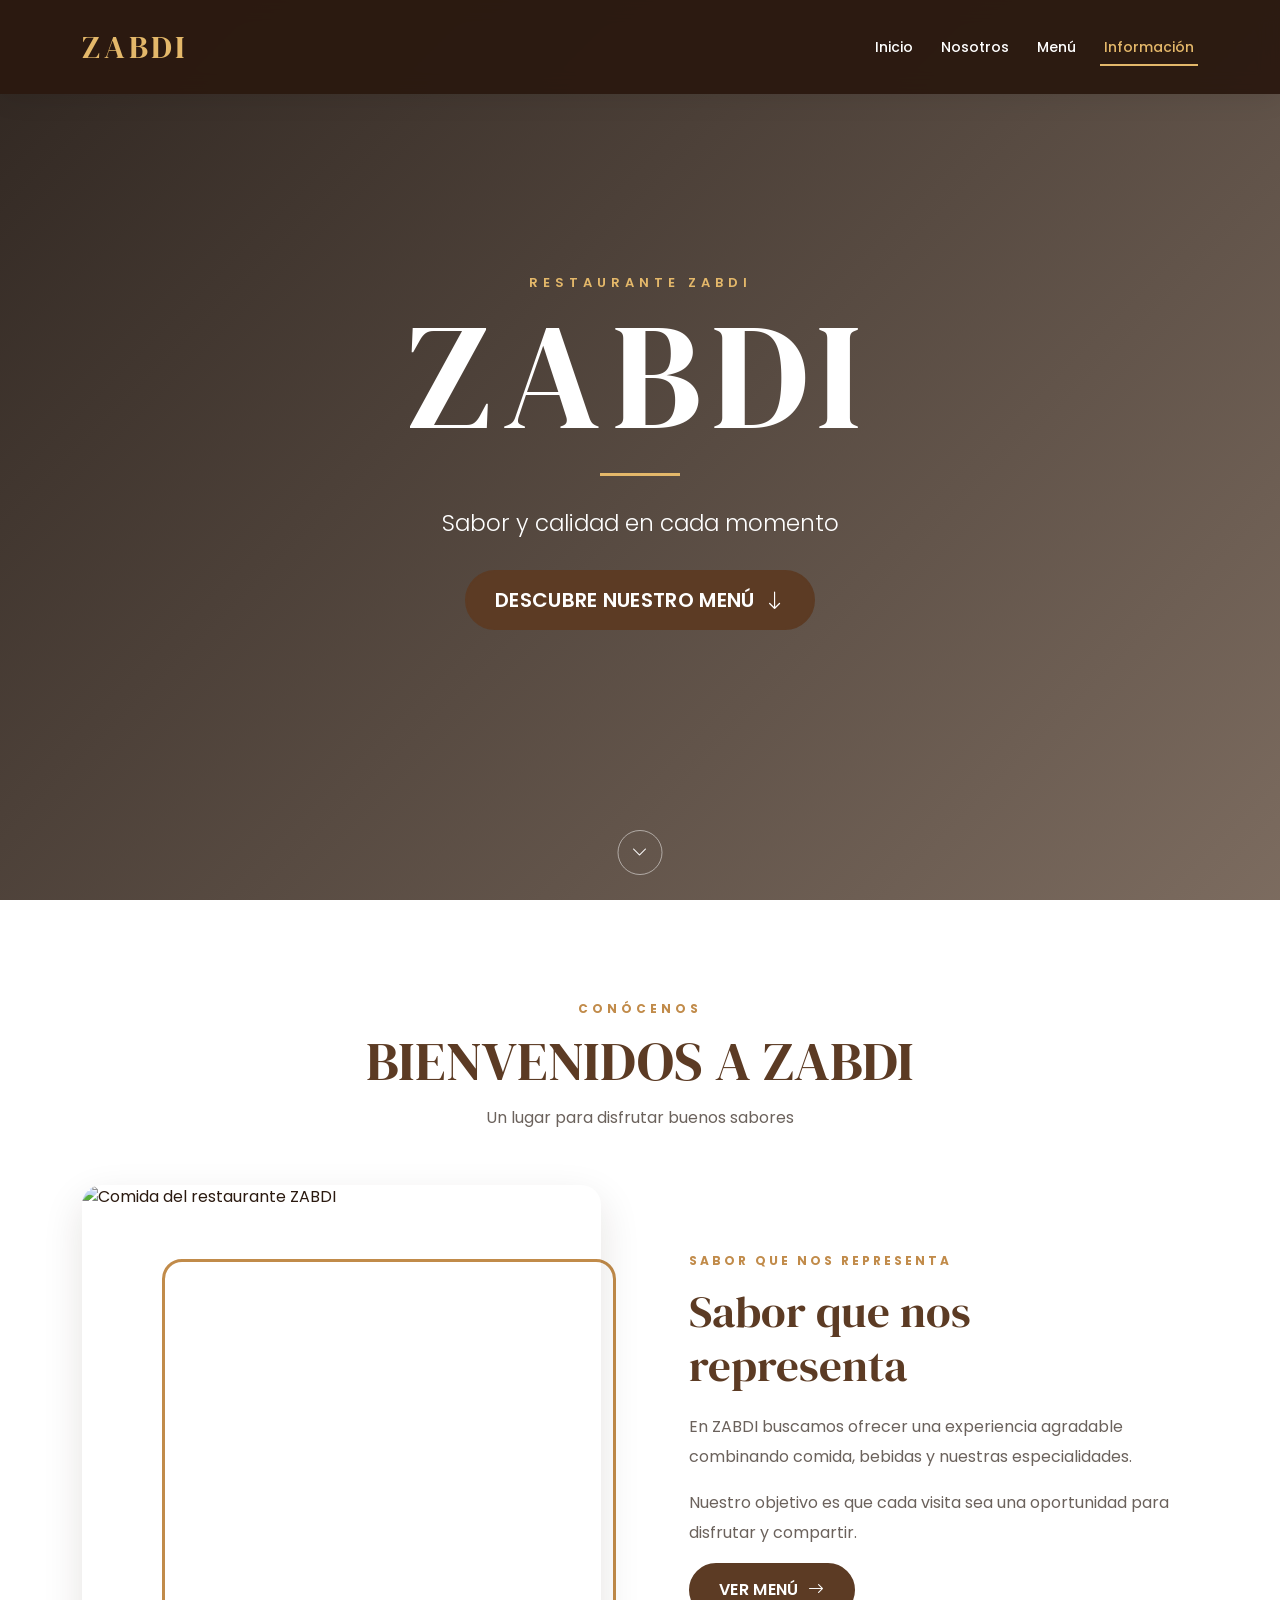
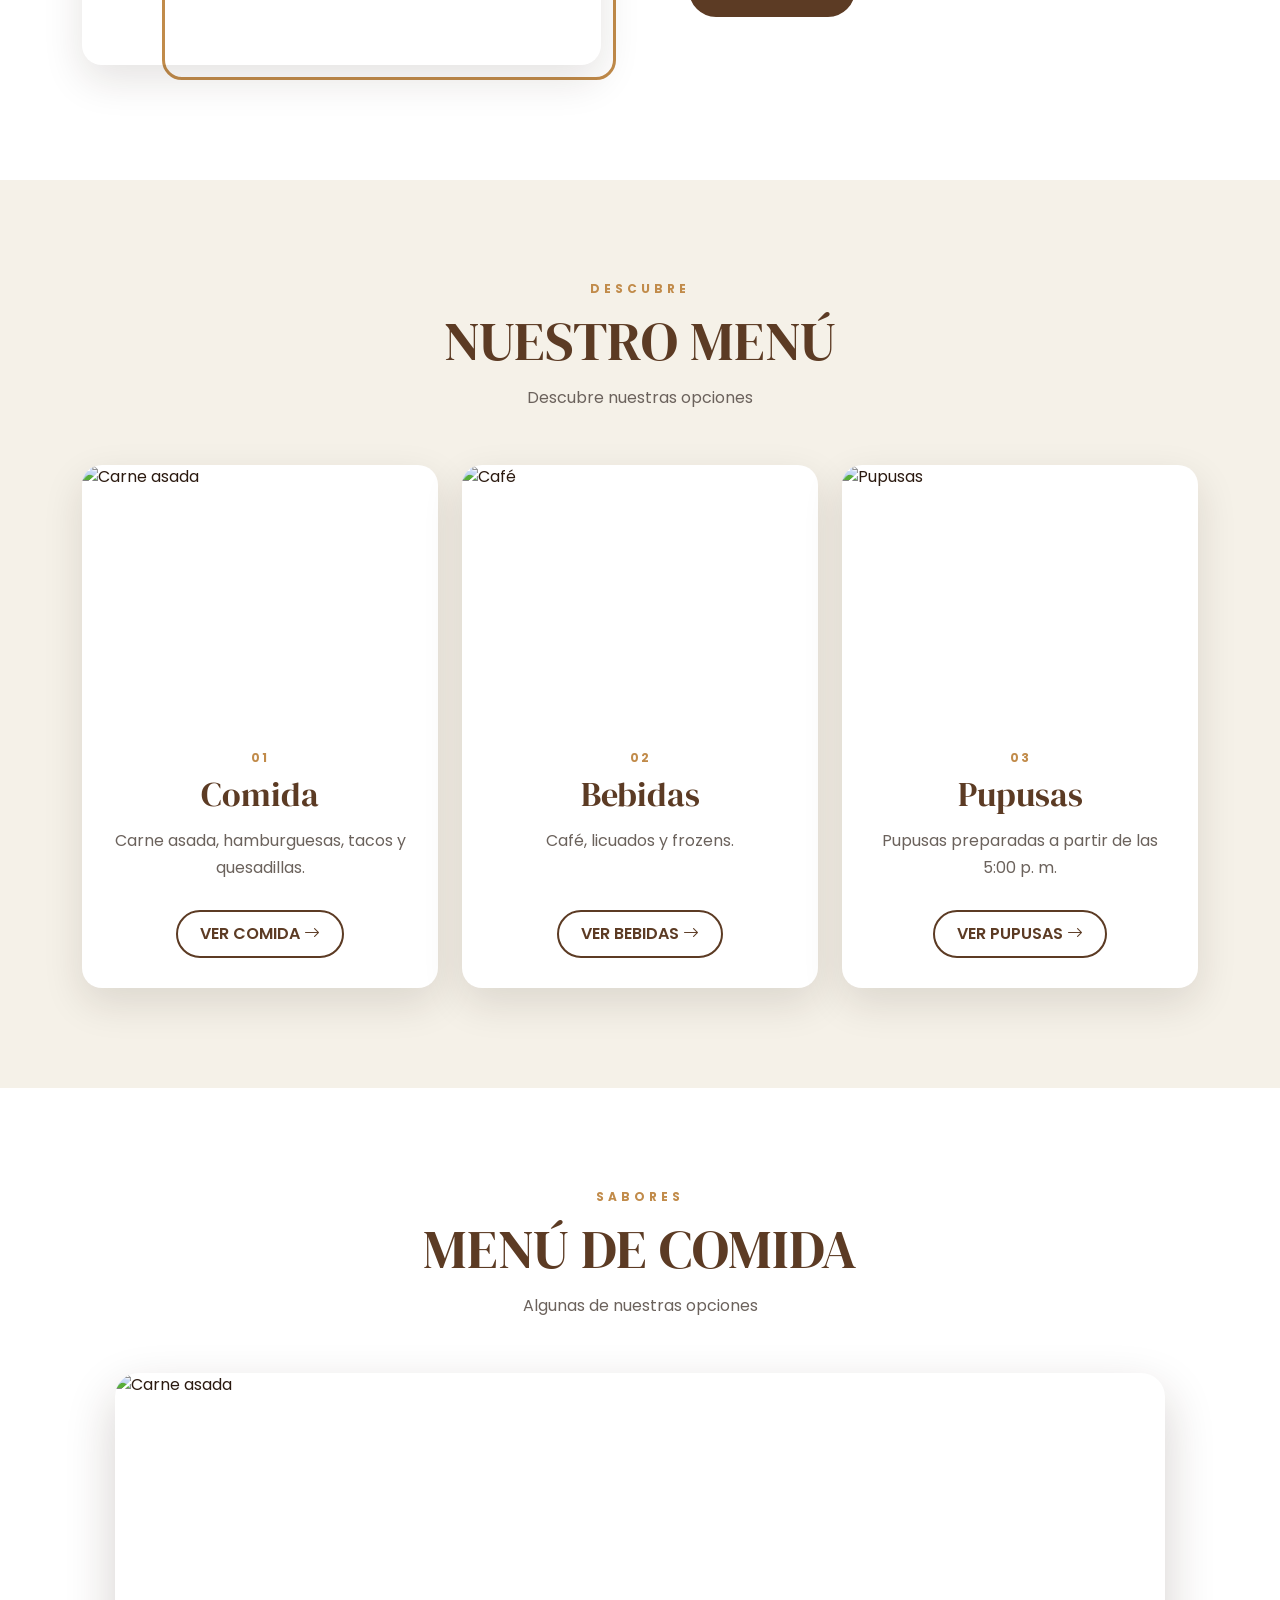
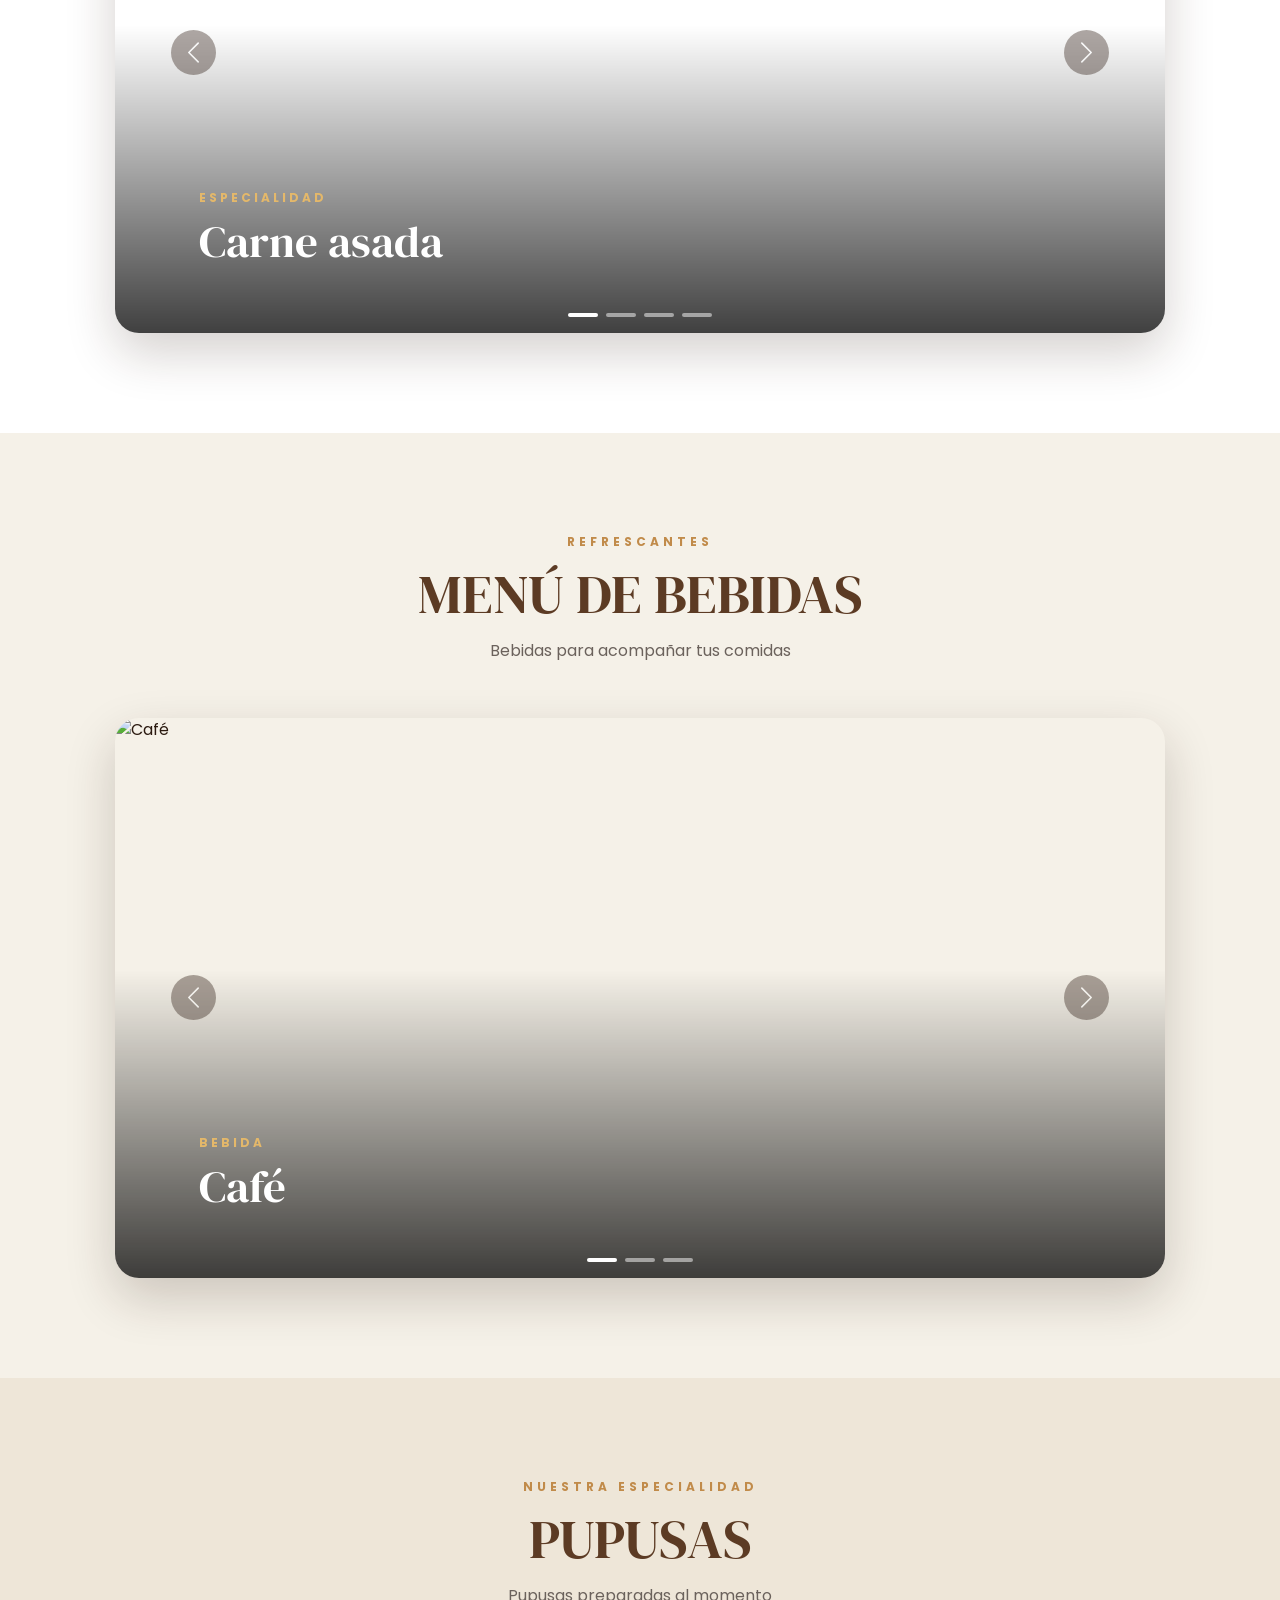
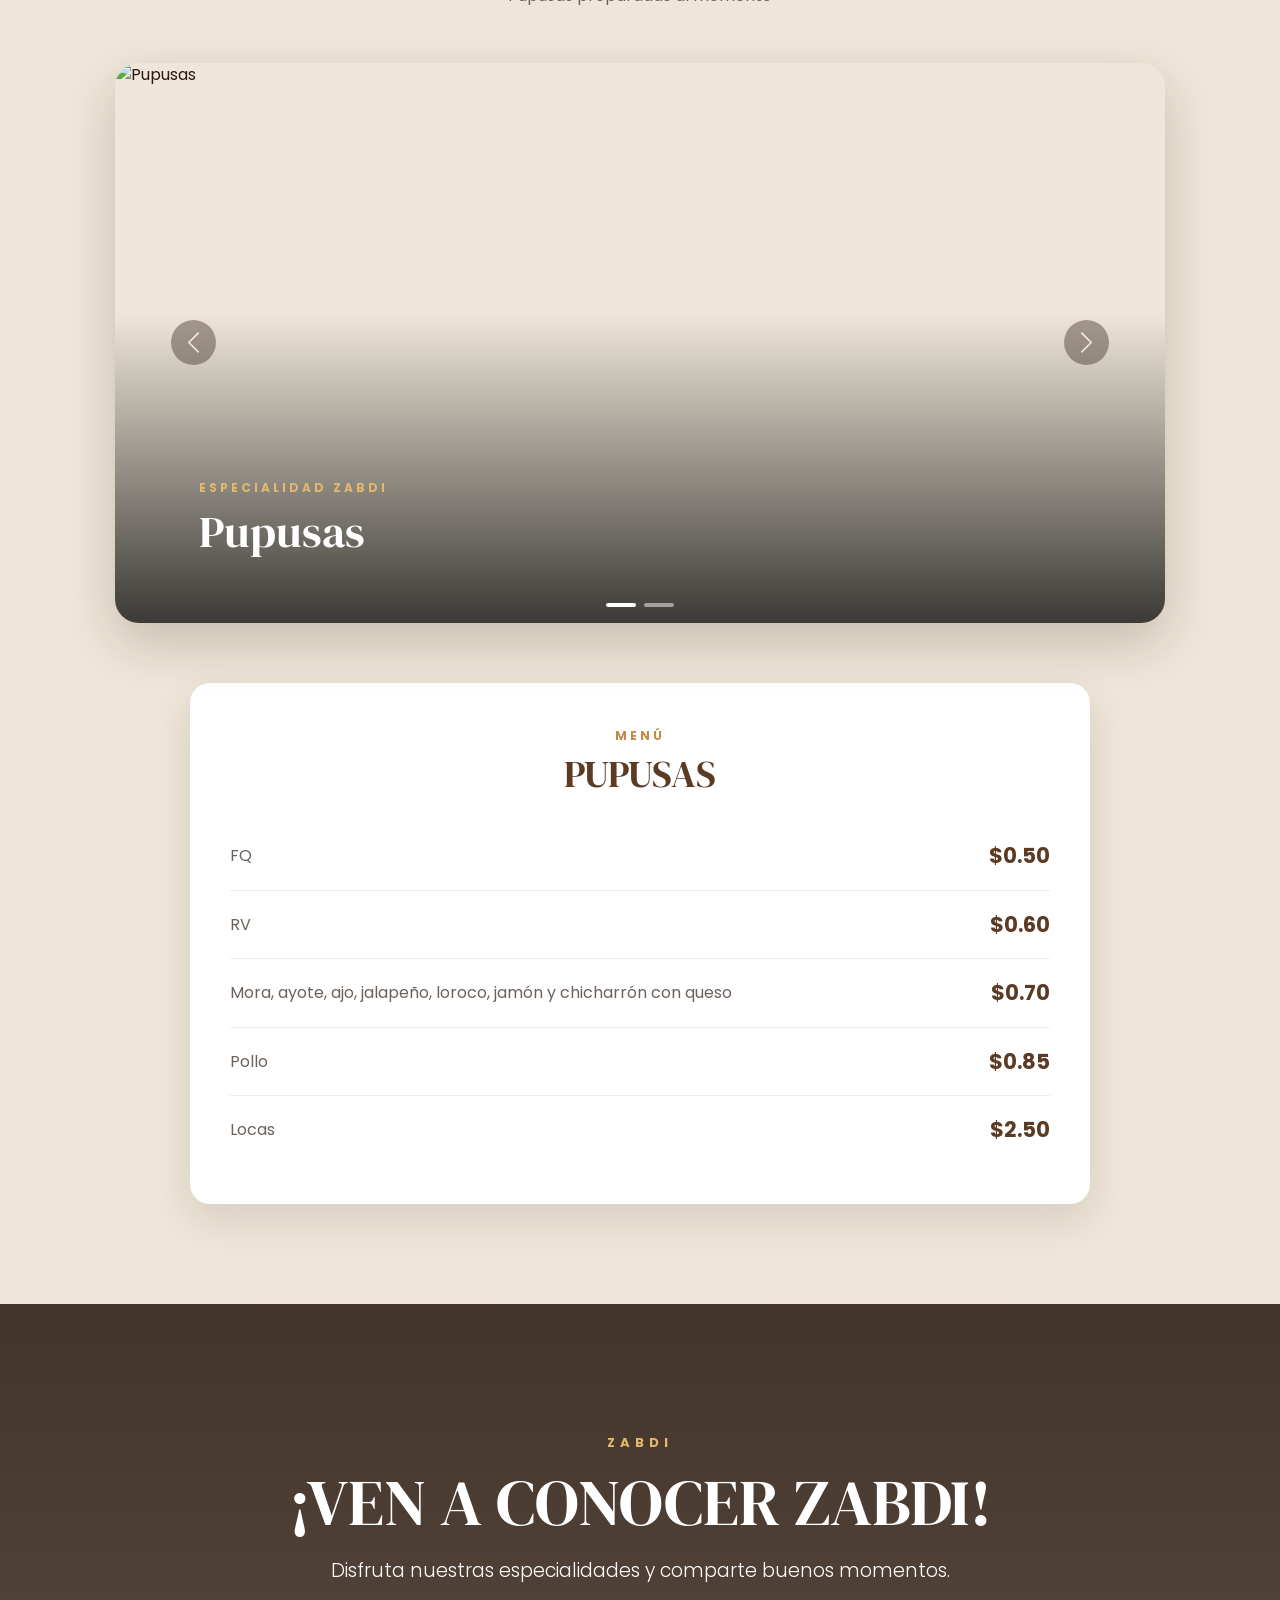
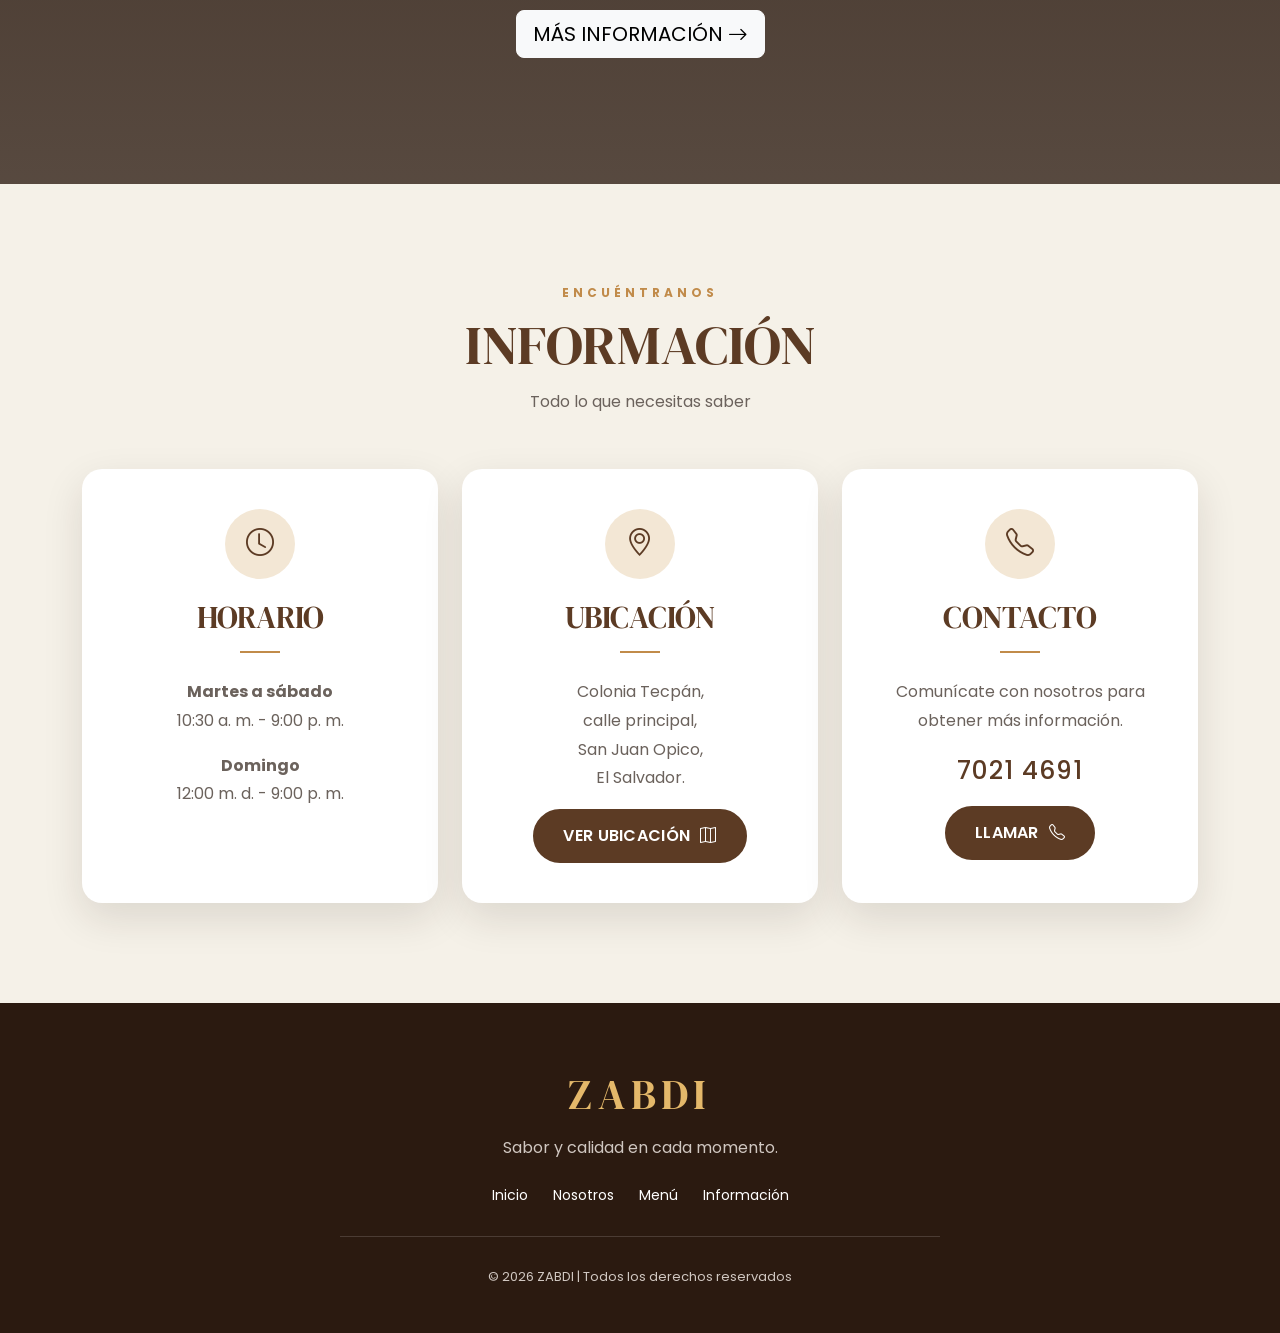
==== index.html @ ed4371b0 "primer comit" ====
<!DOCTYPE html>
<html lang="es">

<head>
    <meta charset="UTF-8">
    <meta name="viewport" content="width=device-width, initial-scale=1.0">

    <meta name="description"
        content="ZABDI - Restaurante con comida, bebidas y pupusas. Sabor y calidad en cada momento.">

    <title>ZABDI | Restaurante</title>

    <!-- Bootstrap -->
    <link
        href="https://cdn.jsdelivr.net/npm/bootstrap@5.3.8/dist/css/bootstrap.min.css"
        rel="stylesheet">

    <!-- Bootstrap Icons -->
    <link
        rel="stylesheet"
        href="https://cdn.jsdelivr.net/npm/bootstrap-icons@1.13.1/font/bootstrap-icons.min.css">

    <!-- Google Fonts -->
    <link rel="preconnect" href="https://fonts.googleapis.com">
    <link rel="preconnect" href="https://fonts.gstatic.com" crossorigin>

    <link
        href="https://fonts.googleapis.com/css2?family=DM+Serif+Display:ital@0;1&family=Poppins:wght@300;400;500;600;700;800&display=swap"
        rel="stylesheet">

    <!-- CSS -->
    <link rel="stylesheet" href="style.css">
</head>

<body>

    <!-- ================= NAVBAR ================= -->

    <nav class="navbar navbar-expand-lg navbar-dark fixed-top">

        <div class="container">

            <a class="navbar-brand" href="#inicio">
                ZABDI
            </a>

            <button
                class="navbar-toggler"
                type="button"
                data-bs-toggle="collapse"
                data-bs-target="#menu"
                aria-controls="menu"
                aria-expanded="false"
                aria-label="Abrir menú">

                <span class="navbar-toggler-icon"></span>

            </button>

            <div class="collapse navbar-collapse" id="menu">

                <ul class="navbar-nav ms-auto">

                    <li class="nav-item">
                        <a class="nav-link active" href="#inicio">
                            Inicio
                        </a>
                    </li>

                    <li class="nav-item">
                        <a class="nav-link" href="#nosotros">
                            Nosotros
                        </a>
                    </li>

                    <li class="nav-item">
                        <a class="nav-link" href="#menus">
                            Menú
                        </a>
                    </li>

                    <li class="nav-item">
                        <a class="nav-link" href="#informacion">
                            Información
                        </a>
                    </li>

                </ul>

            </div>

        </div>

    </nav>


    <!-- ================= INICIO ================= -->

    <header id="inicio" class="inicio">

        <div class="inicio-overlay"></div>

        <div class="container inicio-contenido">

            <span class="inicio-etiqueta">
                RESTAURANTE ZABDI
            </span>

            <h1>
                ZABDI
            </h1>

            <div class="linea-decorativa"></div>

            <p>
                Sabor y calidad en cada momento
            </p>

            <a href="#menus" class="btn btn-zabdi btn-lg">
                DESCUBRE NUESTRO MENÚ
                <i class="bi bi-arrow-down"></i>
            </a>

        </div>

        <a href="#nosotros" class="scroll-indicator">
            <i class="bi bi-chevron-down"></i>
        </a>

    </header>


    <!-- ================= NOSOTROS ================= -->

    <section id="nosotros" class="presentacion">

        <div class="container">

            <div class="section-heading">

                <span>
                    CONÓCENOS
                </span>

                <h2>
                    BIENVENIDOS A ZABDI
                </h2>

                <p>
                    Un lugar para disfrutar buenos sabores
                </p>

            </div>

            <div class="row align-items-center g-5">

                <div class="col-lg-6">

                    <div class="imagen-presentacion">

                        <img
                            src="https://images.unsplash.com/photo-1547592180-85f173990554?auto=format&fit=crop&w=1000&q=80"
                            alt="Comida del restaurante ZABDI"
                            loading="lazy">

                        <div class="imagen-decoracion"></div>

                    </div>

                </div>

                <div class="col-lg-6">

                    <div class="presentacion-texto">

                        <span class="mini-titulo">
                            SABOR QUE NOS REPRESENTA
                        </span>

                        <h2>
                            Sabor que nos representa
                        </h2>

                        <p>
                            En ZABDI buscamos ofrecer una experiencia
                            agradable combinando comida, bebidas y
                            nuestras especialidades.
                        </p>

                        <p>
                            Nuestro objetivo es que cada visita sea
                            una oportunidad para disfrutar y compartir.
                        </p>

                        <a href="#menus" class="btn btn-zabdi">
                            VER MENÚ
                            <i class="bi bi-arrow-right"></i>
                        </a>

                    </div>

                </div>

            </div>

        </div>

    </section>


    <!-- ================= MENÚ ================= -->

    <section id="menus" class="seccion-menu">

        <div class="container">

            <div class="section-heading">

                <span>
                    DESCUBRE
                </span>

                <h2>
                    NUESTRO MENÚ
                </h2>

                <p>
                    Descubre nuestras opciones
                </p>

            </div>


            <div class="row g-4">


                <!-- COMIDA -->

                <div class="col-md-4">

                    <article class="producto">

                        <div class="producto-imagen">

                            <img
                                src="https://foodieandwine.com/wp-content/uploads/2023/04/carne-asada-steak.jpg.webp"
                                alt="Carne asada"
                                loading="lazy">

                            <div class="producto-overlay">
                                <i class="bi bi-egg-fried"></i>
                            </div>

                        </div>

                        <div class="producto-body">

                            <span class="producto-numero">
                                01
                            </span>

                            <h3>
                                Comida
                            </h3>

                            <p>
                                Carne asada, hamburguesas,
                                tacos y quesadillas.
                            </p>

                            <a href="#comida" class="btn btn-outline-zabdi">
                                VER COMIDA
                                <i class="bi bi-arrow-right"></i>
                            </a>

                        </div>

                    </article>

                </div>


                <!-- BEBIDAS -->

                <div class="col-md-4">

                    <article class="producto">

                        <div class="producto-imagen">

                            <img
                                src="https://www.lavanguardia.com/r/GODO/LV/p6/WebSite/2019/07/23/Recortada/img_jgiralt_20190708-122337_imagenes_lv_getty_istock-664313320_4_6_3353231701-kKsC-U463669845407j1H-992x558@LaVanguardia-Web.jpg"
                                alt="Café"
                                loading="lazy">

                            <div class="producto-overlay">
                                <i class="bi bi-cup-hot"></i>
                            </div>

                        </div>

                        <div class="producto-body">

                            <span class="producto-numero">
                                02
                            </span>

                            <h3>
                                Bebidas
                            </h3>

                            <p>
                                Café, licuados y frozens.
                            </p>

                            <a href="#bebidas" class="btn btn-outline-zabdi">
                                VER BEBIDAS
                                <i class="bi bi-arrow-right"></i>
                            </a>

                        </div>

                    </article>

                </div>


                <!-- PUPUSAS -->

                <div class="col-md-4">

                    <article class="producto">

                        <div class="producto-imagen">

                            <img
                                src="https://tse3.mm.bing.net/th/id/OIP.MWbqBEStCoba2qtRJ7vprwHaEK?r=0&w=900&h=506&rs=1&pid=ImgDetMain&o=7&rm=3"
                                alt="Pupusas"
                                loading="lazy">

                            <div class="producto-overlay">
                                <i class="bi bi-fire"></i>
                            </div>

                        </div>

                        <div class="producto-body">

                            <span class="producto-numero">
                                03
                            </span>

                            <h3>
                                Pupusas
                            </h3>

                            <p>
                                Pupusas preparadas a partir de las 5:00 p. m.
                            </p>

                            <a href="#pupusas" class="btn btn-outline-zabdi">
                                VER PUPUSAS
                                <i class="bi bi-arrow-right"></i>
                            </a>

                        </div>

                    </article>

                </div>

            </div>

        </div>

    </section>


    <!-- ================= COMIDA ================= -->

    <section id="comida" class="seccion-carrusel">

        <div class="container">

            <div class="section-heading">

                <span>
                    SABORES
                </span>

                <h2>
                    MENÚ DE COMIDA
                </h2>

                <p>
                    Algunas de nuestras opciones
                </p>

            </div>


            <div
                id="carouselComida"
                class="carousel slide carousel-zabdi"
                data-bs-ride="carousel">

                <div class="carousel-indicators">

                    <button
                        type="button"
                        data-bs-target="#carouselComida"
                        data-bs-slide-to="0"
                        class="active"
                        aria-label="Carne asada">
                    </button>

                    <button
                        type="button"
                        data-bs-target="#carouselComida"
                        data-bs-slide-to="1"
                        aria-label="Hamburguesa">
                    </button>

                    <button
                        type="button"
                        data-bs-target="#carouselComida"
                        data-bs-slide-to="2"
                        aria-label="Tacos">
                    </button>

                    <button
                        type="button"
                        data-bs-target="#carouselComida"
                        data-bs-slide-to="3"
                        aria-label="Quesadillas">
                    </button>

                </div>


                <div class="carousel-inner">


                    <div class="carousel-item active">

                        <img
                            src="https://foodieandwine.com/wp-content/uploads/2023/04/carne-asada-steak.jpg.webp"
                            alt="Carne asada"
                            loading="lazy">

                        <div class="carousel-caption">

                            <span>
                                ESPECIALIDAD
                            </span>

                            <h3>
                                Carne asada
                            </h3>

                        </div>

                    </div>


                    <div class="carousel-item">

                        <img
                            src="https://images.unsplash.com/photo-1568901346375-23c9450c58cd?auto=format&fit=crop&w=1600&q=80"
                            alt="Hamburguesa"
                            loading="lazy">

                        <div class="carousel-caption">

                            <span>
                                MENÚ
                            </span>

                            <h3>
                                Hamburguesa
                            </h3>

                        </div>

                    </div>


                    <div class="carousel-item">

                        <img
                            src="https://images.unsplash.com/photo-1551504734-5ee1c4a1479b?auto=format&fit=crop&w=1600&q=80"
                            alt="Tacos"
                            loading="lazy">

                        <div class="carousel-caption">

                            <span>
                                MENÚ
                            </span>

                            <h3>
                                Tacos
                            </h3>

                        </div>

                    </div>


                    <div class="carousel-item">

                        <img
                            src="https://recetascreativas.com/wp-content/uploads/2026/02/Receta-de-Gringa-al-pastor.jpg"
                            alt="Quesadillas"
                            loading="lazy">

                        <div class="carousel-caption">

                            <span>
                                MENÚ
                            </span>

                            <h3>
                                Quesadillas
                            </h3>

                        </div>

                    </div>

                </div>


                <button
                    class="carousel-control-prev"
                    type="button"
                    data-bs-target="#carouselComida"
                    data-bs-slide="prev">

                    <span class="carousel-control-prev-icon"></span>

                </button>


                <button
                    class="carousel-control-next"
                    type="button"
                    data-bs-target="#carouselComida"
                    data-bs-slide="next">

                    <span class="carousel-control-next-icon"></span>

                </button>

            </div>

        </div>

    </section>


    <!-- ================= BEBIDAS ================= -->

    <section id="bebidas" class="seccion-carrusel seccion-crema">

        <div class="container">

            <div class="section-heading">

                <span>
                    REFRESCANTES
                </span>

                <h2>
                    MENÚ DE BEBIDAS
                </h2>

                <p>
                    Bebidas para acompañar tus comidas
                </p>

            </div>


            <div
                id="carouselBebidas"
                class="carousel slide carousel-zabdi"
                data-bs-ride="carousel">

                <div class="carousel-indicators">

                    <button
                        type="button"
                        data-bs-target="#carouselBebidas"
                        data-bs-slide-to="0"
                        class="active"
                        aria-label="Café">
                    </button>

                    <button
                        type="button"
                        data-bs-target="#carouselBebidas"
                        data-bs-slide-to="1"
                        aria-label="Licuado">
                    </button>

                    <button
                        type="button"
                        data-bs-target="#carouselBebidas"
                        data-bs-slide-to="2"
                        aria-label="Frozen">
                    </button>

                </div>


                <div class="carousel-inner">


                    <div class="carousel-item active">

                        <img
                            src="https://www.lavanguardia.com/r/GODO/LV/p6/WebSite/2019/07/23/Recortada/img_jgiralt_20190708-122337_imagenes_lv_getty_istock-664313320_4_6_3353231701-kKsC-U463669845407j1H-992x558@LaVanguardia-Web.jpg"
                            alt="Café"
                            loading="lazy">

                        <div class="carousel-caption">

                            <span>
                                BEBIDA
                            </span>

                            <h3>
                                Café
                            </h3>

                        </div>

                    </div>


                    <div class="carousel-item">

                        <img
                            src="https://tse1.mm.bing.net/th/id/OIP.ggIyM-3sm1MJqY-12RHulwHaE7?r=0&rs=1&pid=ImgDetMain&o=7&rm=3"
                            alt="Licuado"
                            loading="lazy">

                        <div class="carousel-caption">

                            <span>
                                BEBIDA
                            </span>

                            <h3>
                                Licuado
                            </h3>

                        </div>

                    </div>


                    <div class="carousel-item">

                        <img
                            src="https://images.unsplash.com/photo-1572490122747-3968b75cc699?auto=format&fit=crop&w=1600&q=80"
                            alt="Frozen"
                            loading="lazy">

                        <div class="carousel-caption">

                            <span>
                                BEBIDA
                            </span>

                            <h3>
                                Frozens
                            </h3>

                        </div>

                    </div>

                </div>


                <button
                    class="carousel-control-prev"
                    type="button"
                    data-bs-target="#carouselBebidas"
                    data-bs-slide="prev">

                    <span class="carousel-control-prev-icon"></span>

                </button>


                <button
                    class="carousel-control-next"
                    type="button"
                    data-bs-target="#carouselBebidas"
                    data-bs-slide="next">

                    <span class="carousel-control-next-icon"></span>

                </button>

            </div>

        </div>

    </section>


    <!-- ================= PUPUSAS ================= -->

    <section id="pupusas" class="seccion-pupusas">

        <div class="container">

            <div class="section-heading">

                <span>
                    NUESTRA ESPECIALIDAD
                </span>

                <h2>
                    PUPUSAS
                </h2>

                <p>
                    Pupusas preparadas al momento
                </p>

            </div>


            <div
                id="carouselPupusas"
                class="carousel slide carousel-zabdi"
                data-bs-ride="carousel">

                <div class="carousel-indicators">

                    <button
                        type="button"
                        data-bs-target="#carouselPupusas"
                        data-bs-slide-to="0"
                        class="active"
                        aria-label="Pupusas">
                    </button>

                    <button
                        type="button"
                        data-bs-target="#carouselPupusas"
                        data-bs-slide-to="1"
                        aria-label="Pupusas preparadas">
                    </button>

                </div>


                <div class="carousel-inner">


                    <div class="carousel-item active">

                        <img
                            src="https://tse3.mm.bing.net/th/id/OIP.MWbqBEStCoba2qtRJ7vprwHaEK?r=0&w=900&h=506&rs=1&pid=ImgDetMain&o=7&rm=3"
                            alt="Pupusas"
                            loading="lazy">

                        <div class="carousel-caption">

                            <span>
                                ESPECIALIDAD ZABDI
                            </span>

                            <h3>
                                Pupusas
                            </h3>

                        </div>

                    </div>


                    <div class="carousel-item">

                        <img
                            src="https://media.zeinaskitchen.se/2021/08/pupusas-4-scaled.jpg"
                            alt="Pupusas preparadas al momento"
                            loading="lazy">

                        <div class="carousel-caption">

                            <span>
                                PREPARADAS AL MOMENTO
                            </span>

                            <h3>
                                Pupusas preparadas al momento
                            </h3>

                        </div>

                    </div>

                </div>


                <button
                    class="carousel-control-prev"
                    type="button"
                    data-bs-target="#carouselPupusas"
                    data-bs-slide="prev">

                    <span class="carousel-control-prev-icon"></span>

                </button>


                <button
                    class="carousel-control-next"
                    type="button"
                    data-bs-target="#carouselPupusas"
                    data-bs-slide="next">

                    <span class="carousel-control-next-icon"></span>

                </button>

            </div>


            <!-- PRECIOS -->

            <div class="menu-precios">

                <div class="precio-header">

                    <span>
                        MENÚ
                    </span>

                    <h3>
                        PUPUSAS
                    </h3>

                </div>


                <div class="precio-item">

                    <span>
                        FQ
                    </span>

                    <strong>
                        $0.50
                    </strong>

                </div>


                <div class="precio-item">

                    <span>
                        RV
                    </span>

                    <strong>
                        $0.60
                    </strong>

                </div>


                <div class="precio-item">

                    <span>
                        Mora, ayote, ajo, jalapeño,
                        loroco, jamón y chicharrón con queso
                    </span>

                    <strong>
                        $0.70
                    </strong>

                </div>


                <div class="precio-item">

                    <span>
                        Pollo
                    </span>

                    <strong>
                        $0.85
                    </strong>

                </div>


                <div class="precio-item">

                    <span>
                        Locas
                    </span>

                    <strong>
                        $2.50
                    </strong>

                </div>

            </div>

        </div>

    </section>


    <!-- ================= PROMOCIÓN ================= -->

    <section class="promocion">

        <div class="promocion-overlay"></div>

        <div class="container promocion-contenido">

            <span>
                ZABDI
            </span>

            <h2>
                ¡VEN A CONOCER ZABDI!
            </h2>

            <p>
                Disfruta nuestras especialidades
                y comparte buenos momentos.
            </p>

            <a href="#informacion" class="btn btn-light btn-lg">
                MÁS INFORMACIÓN
                <i class="bi bi-arrow-right"></i>
            </a>

        </div>

    </section>


    <!-- ================= INFORMACIÓN ================= -->

    <section id="informacion" class="informacion">

        <div class="container">

            <div class="section-heading">

                <span>
                    ENCUÉNTRANOS
                </span>

                <h2>
                    INFORMACIÓN
                </h2>

                <p>
                    Todo lo que necesitas saber
                </p>

            </div>


            <div class="row g-4">


                <!-- HORARIO -->

                <div class="col-md-4">

                    <div class="info-card">

                        <div class="info-icon">
                            <i class="bi bi-clock"></i>
                        </div>

                        <h3>
                            HORARIO
                        </h3>

                        <div class="info-line"></div>

                        <p>
                            <strong>
                                Martes a sábado
                            </strong>

                            <br>

                            10:30 a. m. - 9:00 p. m.
                        </p>

                        <p>
                            <strong>
                                Domingo
                            </strong>

                            <br>

                            12:00 m. d. - 9:00 p. m.
                        </p>

                    </div>

                </div>


                <!-- UBICACIÓN -->

                <div class="col-md-4">

                    <div class="info-card">

                        <div class="info-icon">
                            <i class="bi bi-geo-alt"></i>
                        </div>

                        <h3>
                            UBICACIÓN
                        </h3>

                        <div class="info-line"></div>

                        <p>
                            Colonia Tecpán,
                            <br>
                            calle principal,
                            <br>
                            San Juan Opico,
                            <br>
                            El Salvador.
                        </p>

                        <a
                            href="https://www.google.com/maps/search/?api=1&query=Colonia+Tecpan+San+Juan+Opico+El+Salvador"
                            target="_blank"
                            rel="noopener noreferrer"
                            class="btn btn-zabdi">

                            VER UBICACIÓN
                            <i class="bi bi-map"></i>

                        </a>

                    </div>

                </div>


                <!-- CONTACTO -->

                <div class="col-md-4">

                    <div class="info-card">

                        <div class="info-icon">
                            <i class="bi bi-telephone"></i>
                        </div>

                        <h3>
                            CONTACTO
                        </h3>

                        <div class="info-line"></div>

                        <p>
                            Comunícate con nosotros para
                            obtener más información.
                        </p>

                        <h4>
                            7021 4691
                        </h4>

                        <a
                            href="tel:70214691"
                            class="btn btn-zabdi">

                            LLAMAR
                            <i class="bi bi-telephone"></i>

                        </a>

                    </div>

                </div>

            </div>

        </div>

    </section>


    <!-- ================= FOOTER ================= -->

    <footer>

        <div class="container">

            <div class="footer-logo">
                ZABDI
            </div>

            <p>
                Sabor y calidad en cada momento.
            </p>


            <div class="footer-links">

                <a href="#inicio">
                    Inicio
                </a>

                <a href="#nosotros">
                    Nosotros
                </a>

                <a href="#menus">
                    Menú
                </a>

                <a href="#informacion">
                    Información
                </a>

            </div>


            <div class="footer-line"></div>


            <p class="footer-copy">
                © 2026 ZABDI | Todos los derechos reservados
            </p>

        </div>

    </footer>


    <!-- BOTÓN VOLVER ARRIBA -->

    <button
        id="btnArriba"
        class="btn-arriba"
        aria-label="Volver arriba">

        <i class="bi bi-arrow-up"></i>

    </button>


    <!-- Bootstrap JS -->

    <script
        src="https://cdn.jsdelivr.net/npm/bootstrap@5.3.8/dist/js/bootstrap.bundle.min.js">
    </script>

    <!-- JavaScript -->

    <script src="script.js"></script>

</body>

</html>
---- style.css ----
/* =====================================================
   ZABDI - ESTILOS PRINCIPALES
   ===================================================== */

:root {
    --cafe-oscuro: #2b1a10;
    --cafe: #3b2416;
    --cafe-medio: #5c3b24;
    --dorado: #c18b4a;
    --dorado-claro: #e4b86a;
    --crema: #f5f1e8;
    --blanco: #ffffff;
    --gris: #6b625c;

    --sombra: 0 15px 40px rgba(43, 26, 16, 0.12);
    --transicion: all 0.35s ease;
}


/* =====================================================
   GENERAL
   ===================================================== */

html {
    scroll-behavior: smooth;
    scroll-padding-top: 80px;
}

body {
    margin: 0;
    background: var(--crema);
    color: var(--cafe-oscuro);
    font-family: "Poppins", sans-serif;
    overflow-x: hidden;
}

img {
    max-width: 100%;
    display: block;
}

a {
    text-decoration: none;
}

section {
    padding: 100px 0;
}


/* =====================================================
   NAVBAR
   ===================================================== */

.navbar {
    background: rgba(43, 26, 16, 0.96);
    backdrop-filter: blur(10px);
    padding: 18px 0;
    transition: var(--transicion);
    box-shadow: 0 5px 25px rgba(0, 0, 0, 0.08);
}

.navbar.scrolled {
    padding: 11px 0;
    background: rgba(43, 26, 16, 0.98);
}

.navbar-brand {
    font-family: "DM Serif Display", serif;
    font-size: 32px;
    letter-spacing: 4px;
    color: var(--dorado-claro) !important;
    transition: var(--transicion);
}

.navbar-brand:hover {
    transform: scale(1.04);
}

.nav-link {
    color: white !important;
    font-size: 14px;
    font-weight: 500;
    margin-left: 20px;
    position: relative;
    padding: 8px 4px !important;
}

.nav-link::after {
    content: "";
    position: absolute;
    bottom: 0;
    left: 0;
    width: 0;
    height: 2px;
    background: var(--dorado-claro);
    transition: var(--transicion);
}

.nav-link:hover::after,
.nav-link.active::after {
    width: 100%;
}

.nav-link:hover,
.nav-link.active {
    color: var(--dorado-claro) !important;
}


/* =====================================================
   INICIO
   ===================================================== */

.inicio {
    min-height: 100vh;
    position: relative;

    display: flex;
    align-items: center;
    justify-content: center;

    text-align: center;
    color: white;

    background-image:
        url("https://images.unsplash.com/photo-1547592180-85f173990554?auto=format&fit=crop&w=1800&q=85");

    background-size: cover;
    background-position: center;
    background-attachment: fixed;
}

.inicio-overlay {
    position: absolute;
    inset: 0;

    background:
        linear-gradient(
            135deg,
            rgba(20, 10, 5, 0.88),
            rgba(59, 36, 22, 0.65)
        );
}

.inicio-contenido {
    position: relative;
    z-index: 2;
    animation: aparecer 1.2s ease forwards;
}

.inicio-etiqueta {
    display: inline-block;
    font-size: 13px;
    letter-spacing: 5px;
    color: var(--dorado-claro);
    font-weight: 600;
    margin-bottom: 15px;
}

.inicio h1 {
    font-family: "DM Serif Display", serif;
    font-size: clamp(75px, 12vw, 150px);
    line-height: 0.9;
    letter-spacing: 12px;
    margin: 0;
}

.linea-decorativa {
    width: 80px;
    height: 3px;
    background: var(--dorado-claro);
    margin: 30px auto;
}

.inicio p {
    font-size: 23px;
    font-weight: 300;
    margin-bottom: 30px;
}

.btn-zabdi {
    display: inline-flex;
    align-items: center;
    justify-content: center;
    gap: 10px;

    background: var(--cafe-medio);
    color: white;
    border: 2px solid var(--cafe-medio);

    padding: 13px 28px;
    border-radius: 50px;

    font-weight: 600;
    letter-spacing: 0.3px;

    transition: var(--transicion);
}

.btn-zabdi:hover {
    background: var(--dorado);
    border-color: var(--dorado);
    color: white;
    transform: translateY(-3px);
    box-shadow: 0 10px 25px rgba(193, 139, 74, 0.3);
}

.scroll-indicator {
    position: absolute;
    z-index: 2;
    bottom: 25px;
    left: 50%;
    transform: translateX(-50%);

    width: 45px;
    height: 45px;

    display: flex;
    align-items: center;
    justify-content: center;

    border: 1px solid rgba(255,255,255,0.5);
    border-radius: 50%;

    color: white;
    animation: flotar 2s infinite;
}


/* =====================================================
   TITULOS
   ===================================================== */

.section-heading {
    text-align: center;
    margin-bottom: 55px;
}

.section-heading span {
    display: block;

    color: var(--dorado);
    font-size: 12px;
    font-weight: 700;
    letter-spacing: 4px;

    margin-bottom: 10px;
}

.section-heading h2 {
    margin: 0;

    color: var(--cafe-medio);

    font-family: "DM Serif Display", serif;
    font-size: clamp(38px, 5vw, 55px);
}

.section-heading p {
    color: var(--gris);
    margin-top: 12px;
    margin-bottom: 0;
}


/* =====================================================
   PRESENTACIÓN
   ===================================================== */

.presentacion {
    background: white;
}

.imagen-presentacion {
    position: relative;
    padding: 0 15px 15px 0;
}

.imagen-presentacion img {
    width: 100%;
    height: 480px;

    object-fit: cover;
    border-radius: 20px;

    position: relative;
    z-index: 2;

    box-shadow: var(--sombra);
}

.imagen-decoracion {
    position: absolute;

    width: 85%;
    height: 85%;

    right: 0;
    bottom: 0;

    border: 3px solid var(--dorado);

    border-radius: 20px;
}

.presentacion-texto {
    padding: 25px;
}

.mini-titulo {
    color: var(--dorado);
    font-size: 12px;
    font-weight: 700;
    letter-spacing: 3px;
}

.presentacion-texto h2 {
    font-family: "DM Serif Display", serif;
    font-size: 45px;
    color: var(--cafe-medio);
    margin: 12px 0 20px;
}

.presentacion-texto p {
    color: var(--gris);
    line-height: 1.9;
    margin-bottom: 15px;
}


/* =====================================================
   MENÚ
   ===================================================== */

.seccion-menu {
    background: var(--crema);
}

.producto {
    height: 100%;
    background: white;

    border-radius: 20px;
    overflow: hidden;

    box-shadow: var(--sombra);

    transition: var(--transicion);
}

.producto:hover {
    transform: translateY(-10px);
    box-shadow: 0 25px 50px rgba(43, 26, 16, 0.18);
}

.producto-imagen {
    height: 250px;
    position: relative;
    overflow: hidden;
}

.producto-imagen img {
    width: 100%;
    height: 100%;
    object-fit: cover;

    transition: transform 0.6s ease;
}

.producto:hover .producto-imagen img {
    transform: scale(1.08);
}

.producto-overlay {
    position: absolute;
    inset: 0;

    display: flex;
    align-items: center;
    justify-content: center;

    background: rgba(43, 26, 16, 0.25);

    opacity: 0;

    transition: var(--transicion);
}

.producto:hover .producto-overlay {
    opacity: 1;
}

.producto-overlay i {
    width: 65px;
    height: 65px;

    display: flex;
    align-items: center;
    justify-content: center;

    background: rgba(255,255,255,0.9);
    border-radius: 50%;

    color: var(--cafe-medio);
    font-size: 28px;
}

.producto-body {
    text-align: center;
    padding: 30px 25px;
}

.producto-numero {
    color: var(--dorado);
    font-size: 12px;
    font-weight: 700;
    letter-spacing: 2px;
}

.producto-body h3 {
    color: var(--cafe-medio);
    font-family: "DM Serif Display", serif;
    font-size: 34px;
    margin: 5px 0 12px;
}

.producto-body p {
    color: var(--gris);
    line-height: 1.7;
    min-height: 55px;
}

.btn-outline-zabdi {
    margin-top: 12px;

    border: 2px solid var(--cafe-medio);
    color: var(--cafe-medio);

    border-radius: 50px;

    padding: 10px 22px;

    font-weight: 600;

    transition: var(--transicion);
}

.btn-outline-zabdi:hover {
    background: var(--cafe-medio);
    color: white;
    transform: translateY(-2px);
}


/* =====================================================
   CARRUSELES
   ===================================================== */

.seccion-carrusel {
    background: white;
}

.seccion-crema {
    background: var(--crema);
}

.carousel-zabdi {
    max-width: 1050px;
    margin: auto;

    border-radius: 24px;
    overflow: hidden;

    box-shadow: 0 20px 50px rgba(43, 26, 16, 0.2);
}

.carousel-zabdi .carousel-item {
    position: relative;
}

.carousel-zabdi img {
    width: 100%;
    height: 560px;
    object-fit: cover;
}

.carousel-zabdi .carousel-item::after {
    content: "";

    position: absolute;
    inset: 0;

    background:
        linear-gradient(
            to top,
            rgba(0,0,0,0.75),
            transparent 55%
        );
}

.carousel-caption {
    z-index: 2;

    left: 8%;
    right: 8%;
    bottom: 45px;

    text-align: left;
}

.carousel-caption span {
    color: var(--dorado-claro);
    font-size: 12px;
    font-weight: 700;
    letter-spacing: 3px;
}

.carousel-caption h3 {
    color: white;

    font-family: "DM Serif Display", serif;
    font-size: 45px;

    margin: 5px 0 0;
}

.carousel-indicators {
    z-index: 5;
}

.carousel-indicators button {
    width: 30px !important;
    height: 4px !important;

    border: 0 !important;
    border-radius: 5px;

    margin: 0 4px !important;
}

.carousel-control-prev,
.carousel-control-next {
    z-index: 5;
}

.carousel-control-prev-icon,
.carousel-control-next-icon {
    width: 45px;
    height: 45px;

    background-color: rgba(43,26,16,0.75);

    background-size: 55%;

    border-radius: 50%;
}


/* =====================================================
   PUPUSAS
   ===================================================== */

.seccion-pupusas {
    background: #eee6d8;
}

.menu-precios {
    max-width: 900px;

    margin: 60px auto 0;
    padding: 40px;

    background: white;

    border-radius: 20px;

    box-shadow: var(--sombra);
}

.precio-header {
    text-align: center;
    margin-bottom: 25px;
}

.precio-header span {
    color: var(--dorado);

    font-size: 12px;
    font-weight: 700;
    letter-spacing: 3px;
}

.precio-header h3 {
    font-family: "DM Serif Display", serif;
    color: var(--cafe-medio);
    font-size: 38px;
    margin-top: 5px;
}

.precio-item {
    display: flex;
    align-items: center;
    justify-content: space-between;
    gap: 30px;

    padding: 18px 0;

    border-bottom: 1px solid #eee;

    color: var(--gris);
}

.precio-item:last-child {
    border-bottom: none;
}

.precio-item strong {
    flex-shrink: 0;

    color: var(--cafe-medio);

    font-size: 21px;
}


/* =====================================================
   PROMOCIÓN
   ===================================================== */

.promocion {
    position: relative;

    min-height: 480px;

    display: flex;
    align-items: center;

    text-align: center;

    color: white;

    background:
        url("https://images.unsplash.com/photo-1601050690597-df0568f70950?auto=format&fit=crop&w=1800&q=85");

    background-size: cover;
    background-position: center;
    background-attachment: fixed;
}

.promocion-overlay {
    position: absolute;
    inset: 0;

    background:
        linear-gradient(
            rgba(43,26,16,0.88),
            rgba(43,26,16,0.78)
        );
}

.promocion-contenido {
    position: relative;
    z-index: 2;
}

.promocion-contenido > span {
    color: var(--dorado-claro);
    letter-spacing: 5px;
    font-size: 13px;
    font-weight: 700;
}

.promocion h2 {
    font-family: "DM Serif Display", serif;
    font-size: clamp(42px, 6vw, 65px);
    margin: 10px 0 15px;
}

.promocion p {
    font-size: 19px;
    font-weight: 300;
    margin-bottom: 25px;
}


/* =====================================================
   INFORMACIÓN
   ===================================================== */

.informacion {
    background: var(--crema);
}

.info-card {
    height: 100%;

    background: white;

    border-radius: 20px;

    padding: 40px 30px;

    text-align: center;

    box-shadow: var(--sombra);

    transition: var(--transicion);
}

.info-card:hover {
    transform: translateY(-7px);
}

.info-icon {
    width: 70px;
    height: 70px;

    margin: 0 auto 20px;

    display: flex;
    align-items: center;
    justify-content: center;

    background: #f3e7d5;

    border-radius: 50%;

    color: var(--cafe-medio);
    font-size: 28px;
}

.info-card h3 {
    font-family: "DM Serif Display", serif;
    color: var(--cafe-medio);
    font-size: 31px;
}

.info-line {
    width: 40px;
    height: 2px;

    background: var(--dorado);

    margin: 15px auto 25px;
}

.info-card p {
    color: var(--gris);
    line-height: 1.8;
}

.info-card h4 {
    color: var(--cafe-medio);
    font-size: 25px;
    letter-spacing: 1px;
    margin: 20px 0;
}


/* =====================================================
   FOOTER
   ===================================================== */

footer {
    background: var(--cafe-oscuro);

    color: white;

    text-align: center;

    padding: 60px 20px 30px;
}

.footer-logo {
    font-family: "DM Serif Display", serif;

    color: var(--dorado-claro);

    font-size: 42px;

    letter-spacing: 6px;

    margin-bottom: 10px;
}

footer p {
    color: #d0c7c1;
}

.footer-links {
    display: flex;
    justify-content: center;
    flex-wrap: wrap;

    gap: 25px;

    margin: 25px 0;
}

.footer-links a {
    color: white;
    font-size: 14px;

    transition: var(--transicion);
}

.footer-links a:hover {
    color: var(--dorado-claro);
}

.footer-line {
    max-width: 600px;

    height: 1px;

    background: rgba(255,255,255,0.15);

    margin: 30px auto;
}

.footer-copy {
    font-size: 13px;
}


/* =====================================================
   BOTÓN ARRIBA
   ===================================================== */

.btn-arriba {
    position: fixed;

    right: 25px;
    bottom: 25px;

    width: 50px;
    height: 50px;

    border: none;
    border-radius: 50%;

    background: var(--cafe-medio);
    color: white;

    font-size: 20px;

    display: flex;
    align-items: center;
    justify-content: center;

    opacity: 0;
    visibility: hidden;

    transform: translateY(20px);

    transition: var(--transicion);

    z-index: 1000;

    box-shadow: 0 8px 25px rgba(43,26,16,0.25);
}

.btn-arriba.mostrar {
    opacity: 1;
    visibility: visible;
    transform: translateY(0);
}

.btn-arriba:hover {
    background: var(--dorado);
    transform: translateY(-3px);
}


/* =====================================================
   ANIMACIONES
   ===================================================== */

@keyframes aparecer {

    from {
        opacity: 0;
        transform: translateY(25px);
    }

    to {
        opacity: 1;
        transform: translateY(0);
    }

}

@keyframes flotar {

    0%,
    100% {
        transform: translateX(-50%) translateY(0);
    }

    50% {
        transform: translateX(-50%) translateY(8px);
    }

}


/* =====================================================
   CELULARES
   ===================================================== */

@media (max-width: 991px) {

    .navbar {
        padding: 14px 0;
    }

    .nav-link {
        margin-left: 0;
        padding: 10px 0 !important;
    }

    .nav-link::after {
        display: none;
    }

    .inicio {
        background-attachment: scroll;
    }

    .promocion {
        background-attachment: scroll;
    }

    .imagen-presentacion img {
        height: 400px;
    }

}


@media (max-width: 768px) {

    section {
        padding: 75px 0;
    }

    .inicio h1 {
        letter-spacing: 7px;
    }

    .inicio p {
        font-size: 18px;
    }

    .inicio-etiqueta {
        font-size: 10px;
        letter-spacing: 3px;
    }

    .imagen-presentacion {
        margin-bottom: 20px;
    }

    .imagen-presentacion img {
        height: 330px;
    }

    .imagen-decoracion {
        width: 90%;
        height: 90%;
    }

    .presentacion-texto {
        padding: 10px;
    }

    .presentacion-texto h2 {
        font-size: 38px;
    }

    .producto-imagen {
        height: 230px;
    }

    .carousel-zabdi img {
        height: 350px;
    }

    .carousel-caption {
        bottom: 30px;
    }

    .carousel-caption h3 {
        font-size: 32px;
    }

    .menu-precios {
        padding: 25px 20px;
        margin-top: 40px;
    }

    .precio-item {
        align-items: flex-start;
    }

    .precio-item span {
        max-width: 70%;
    }

    .promocion {
        min-height: 420px;
    }

    .promocion p {
        font-size: 16px;
    }

    .btn-arriba {
        right: 18px;
        bottom: 18px;
    }

}


@media (max-width: 480px) {

    .inicio h1 {
        font-size: 65px;
        letter-spacing: 5px;
    }

    .inicio p {
        font-size: 16px;
    }

    .btn-zabdi {
        padding: 11px 20px;
        font-size: 14px;
    }

    .section-heading {
        margin-bottom: 40px;
    }

    .section-heading h2 {
        font-size: 38px;
    }

    .carousel-zabdi img {
        height: 290px;
    }

    .carousel-caption {
        left: 7%;
        right: 7%;
        bottom: 25px;
    }

    .carousel-caption h3 {
        font-size: 27px;
    }

    .carousel-caption span {
        font-size: 9px;
        letter-spacing: 2px;
    }

    .precio-item {
        font-size: 14px;
    }

    .precio-item strong {
        font-size: 17px;
    }

    .footer-links {
        gap: 15px;
    }

}
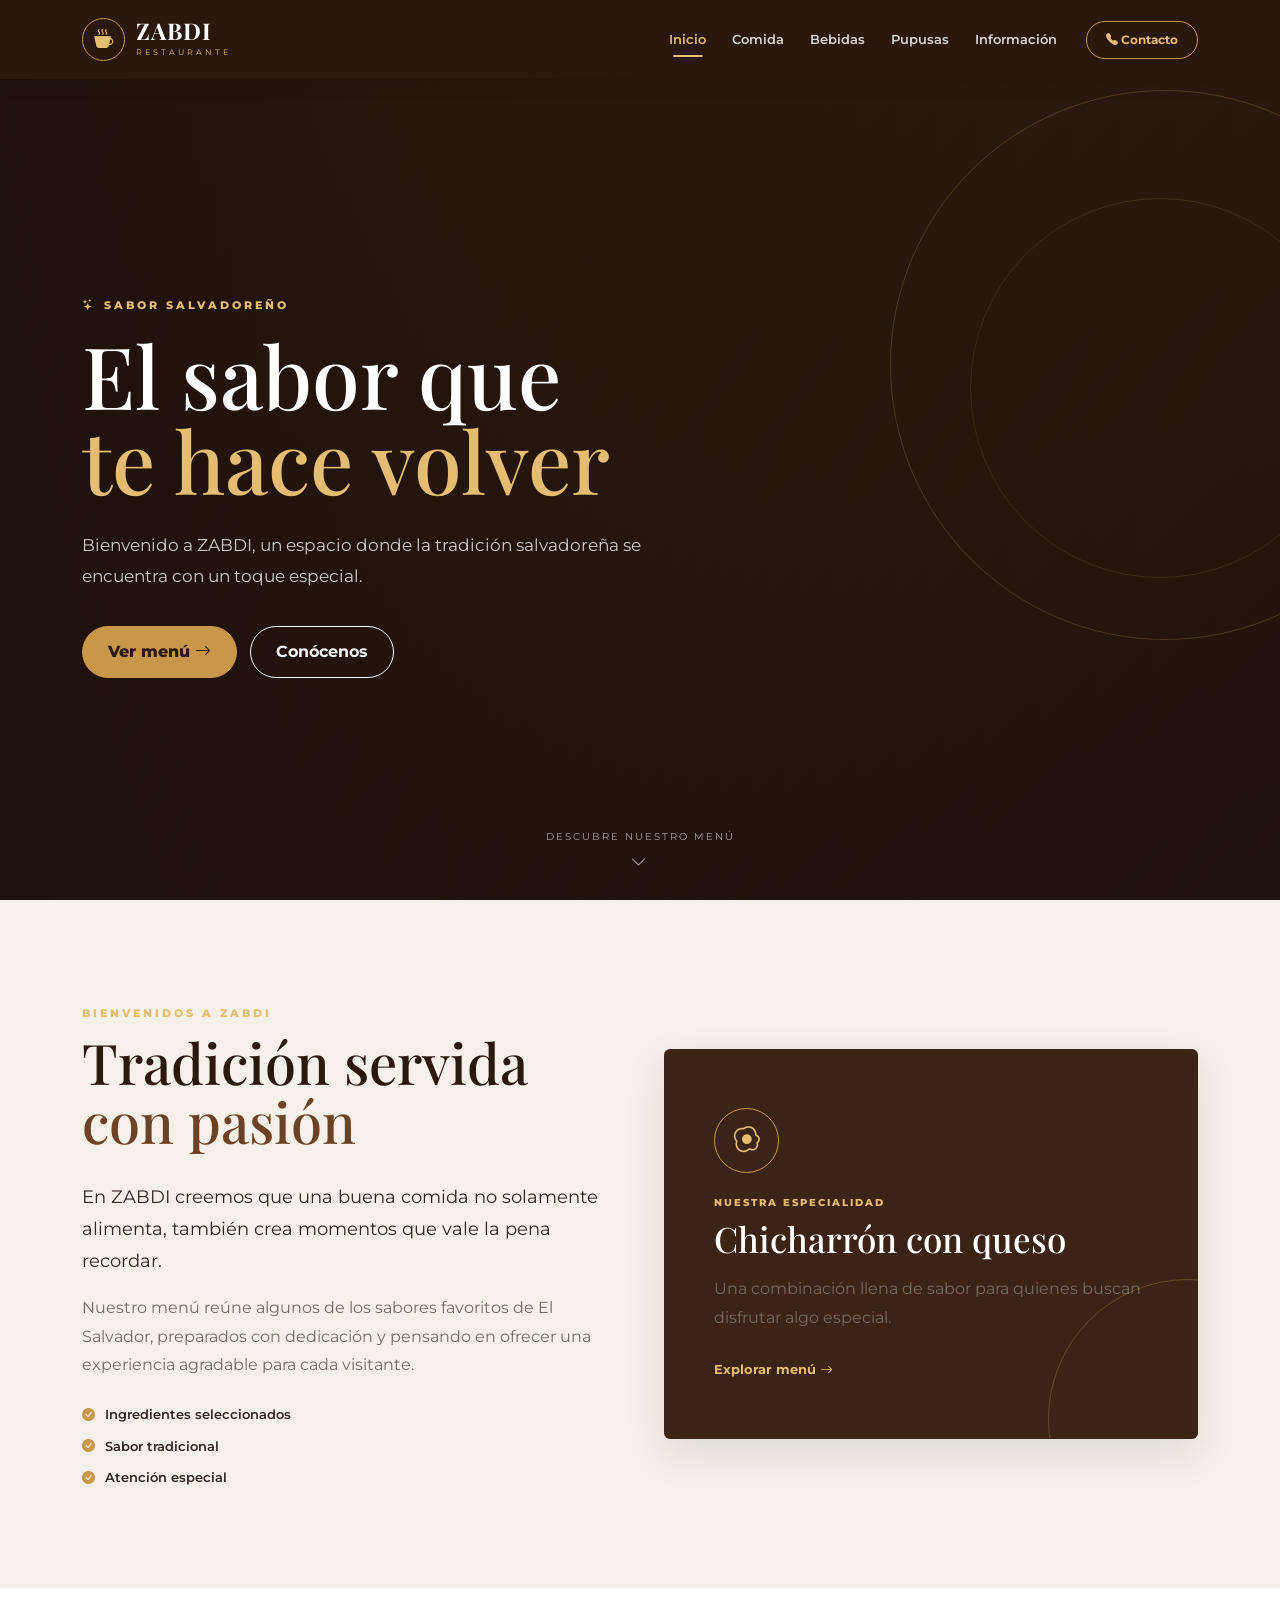
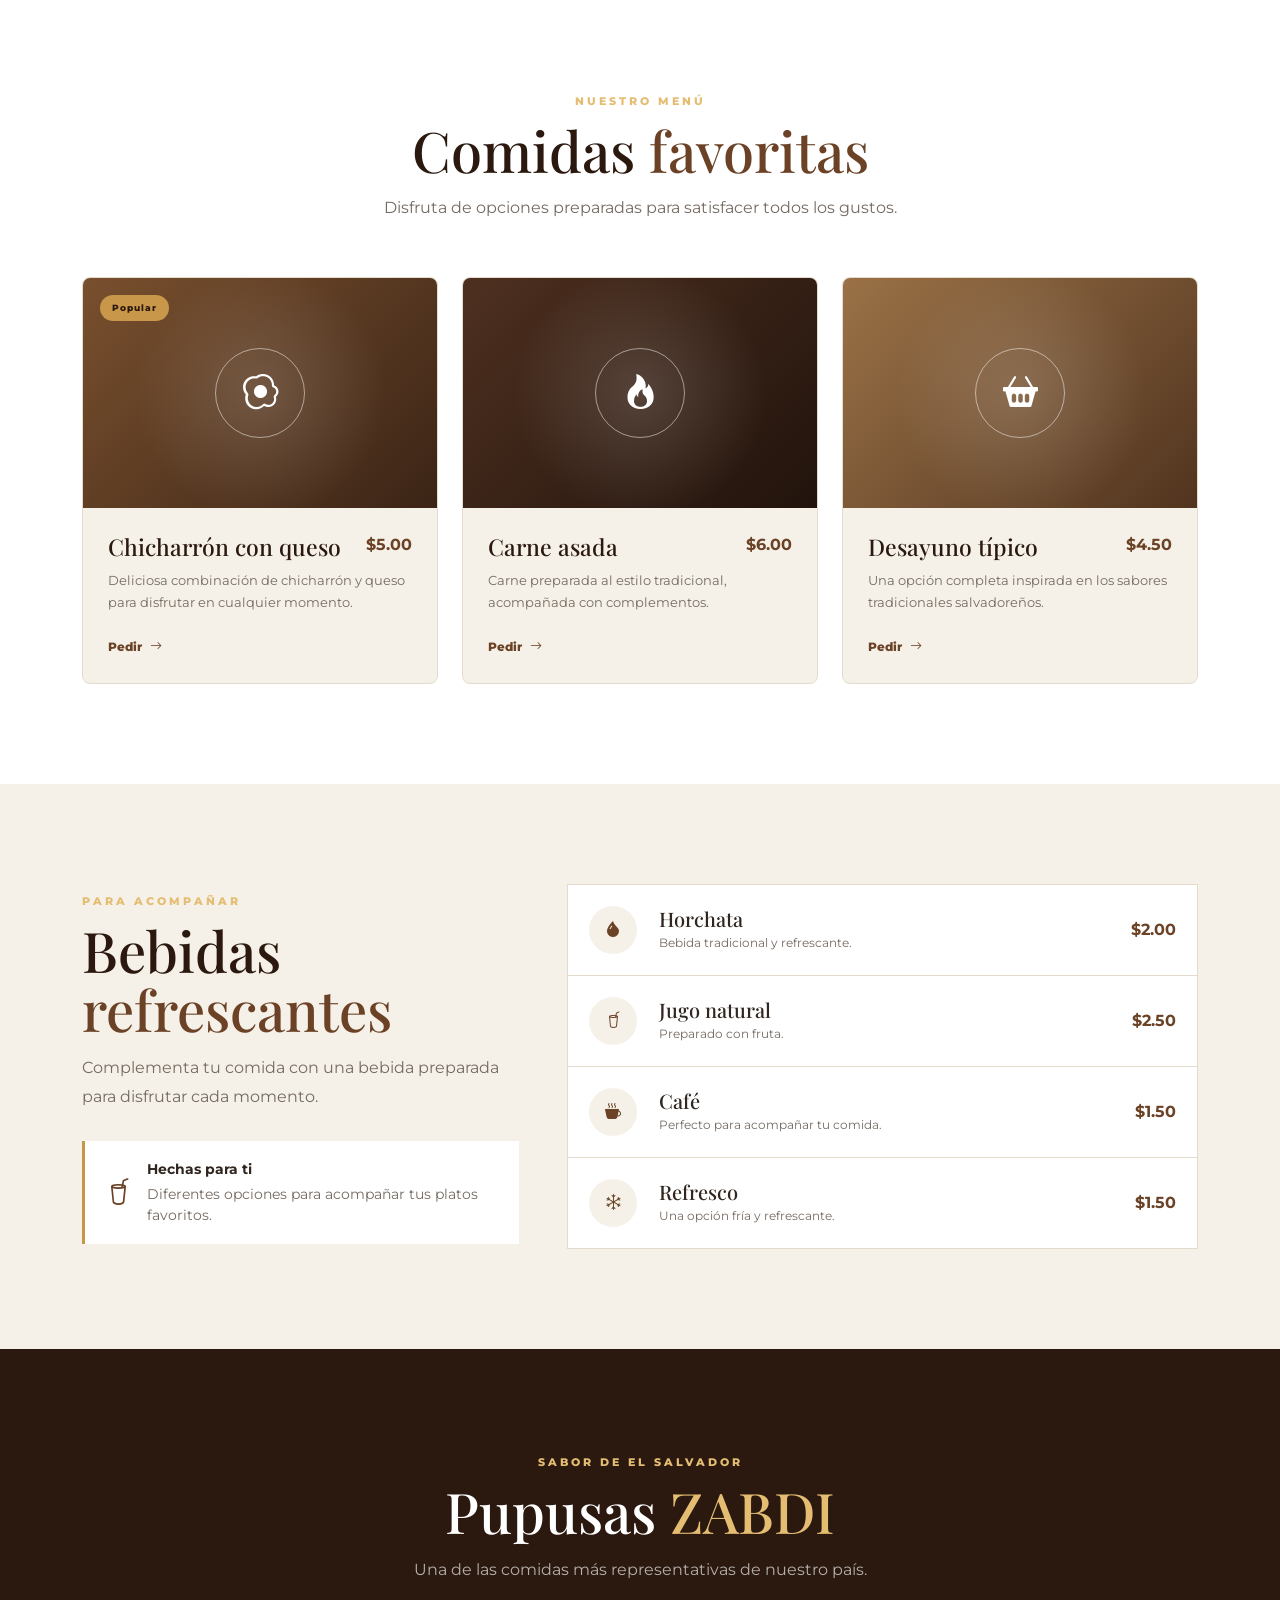
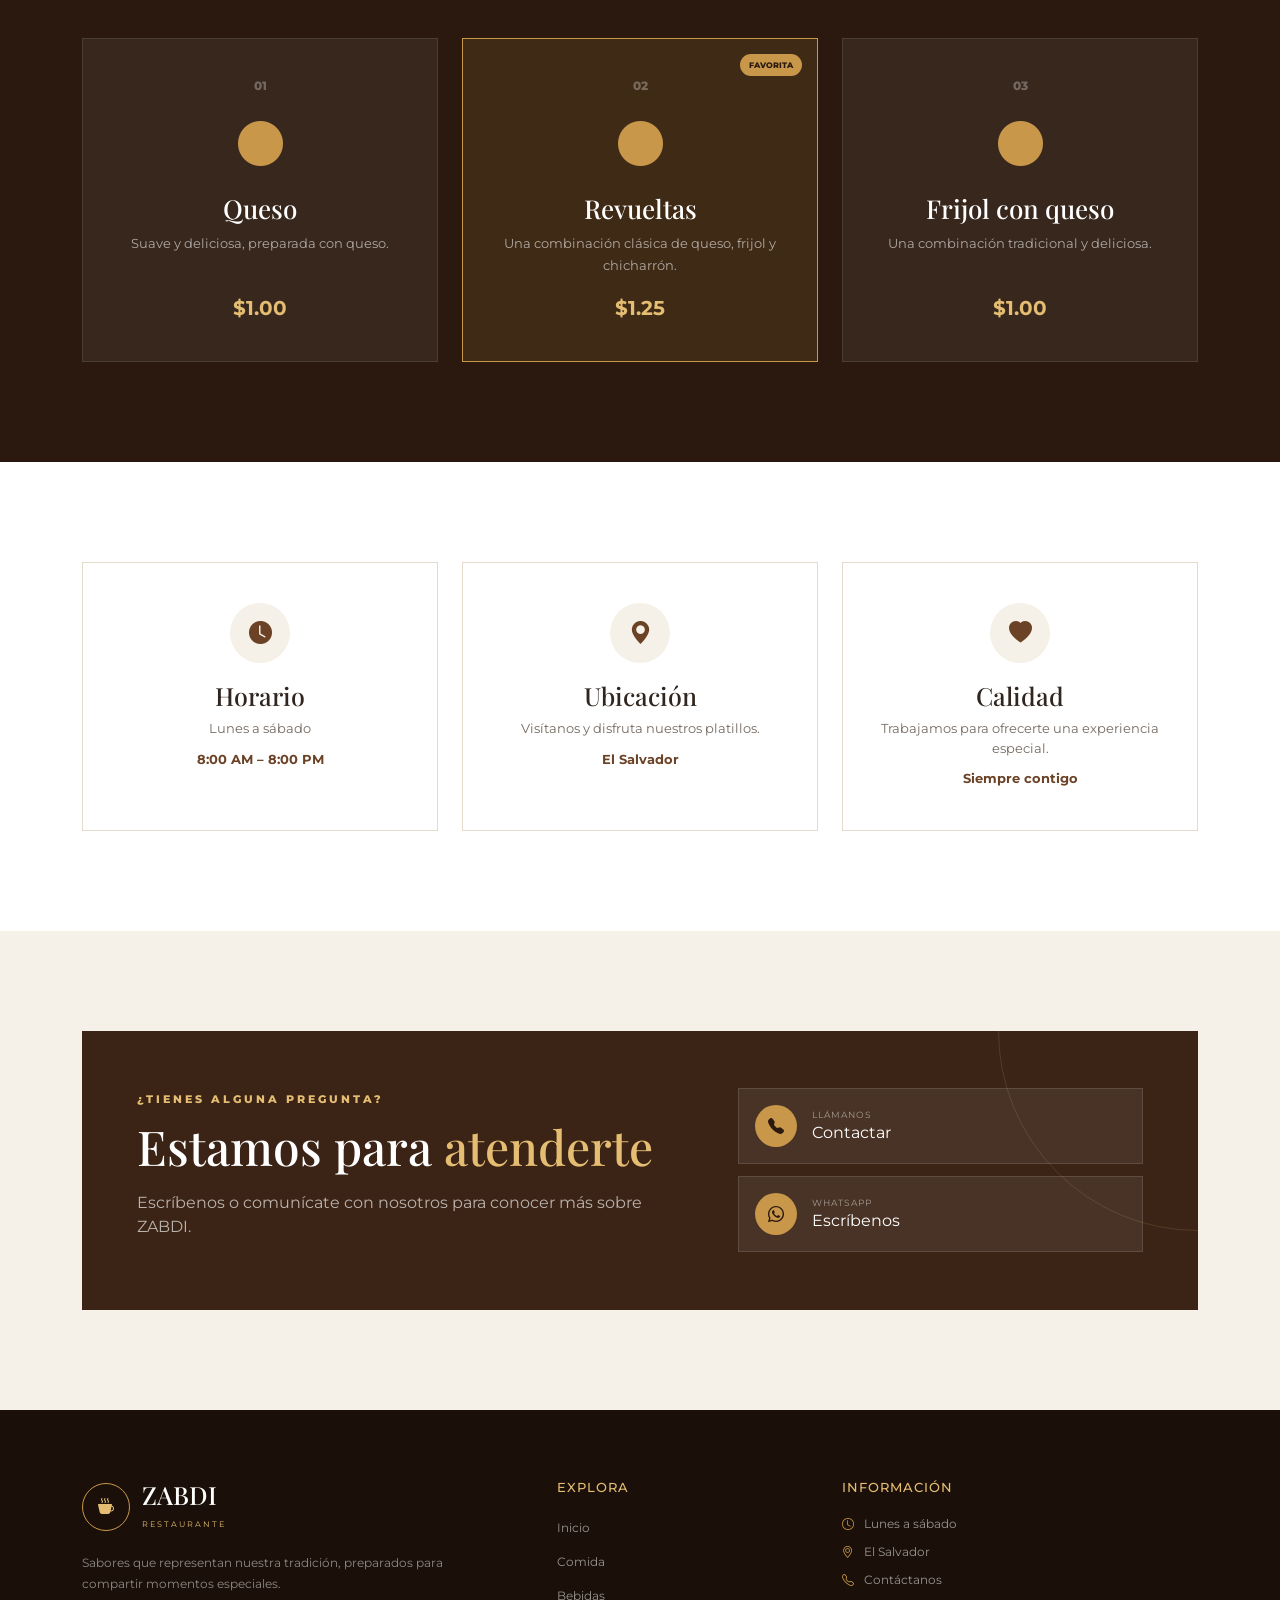
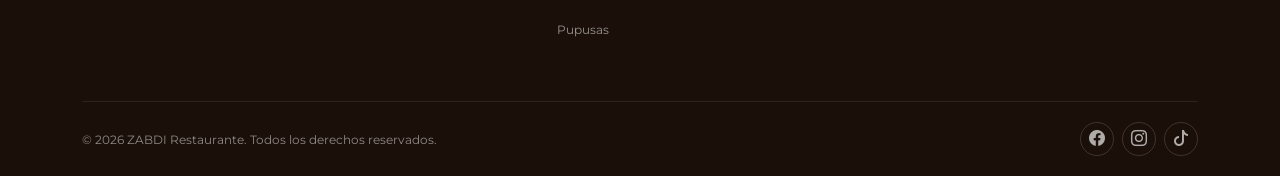
==== commit 494e0633: "actualizacion" ====
--- a/index.html
+++ b/index.html
@@ -1,32 +1,30 @@
 <!DOCTYPE html>
 <html lang="es">
-
 <head>
     <meta charset="UTF-8">
     <meta name="viewport" content="width=device-width, initial-scale=1.0">
 
-    <meta name="description"
-        content="ZABDI - Restaurante con comida, bebidas y pupusas. Sabor y calidad en cada momento.">
-
     <title>ZABDI | Restaurante</title>
 
-    <!-- Bootstrap -->
+    <!-- Bootstrap 5.3.8 -->
     <link
         href="https://cdn.jsdelivr.net/npm/bootstrap@5.3.8/dist/css/bootstrap.min.css"
-        rel="stylesheet">
+        rel="stylesheet"
+    >
 
     <!-- Bootstrap Icons -->
     <link
         rel="stylesheet"
-        href="https://cdn.jsdelivr.net/npm/bootstrap-icons@1.13.1/font/bootstrap-icons.min.css">
+        href="https://cdn.jsdelivr.net/npm/bootstrap-icons@1.11.3/font/bootstrap-icons.min.css"
+    >
 
     <!-- Google Fonts -->
     <link rel="preconnect" href="https://fonts.googleapis.com">
     <link rel="preconnect" href="https://fonts.gstatic.com" crossorigin>
-
     <link
-        href="https://fonts.googleapis.com/css2?family=DM+Serif+Display:ital@0;1&family=Poppins:wght@300;400;500;600;700;800&display=swap"
-        rel="stylesheet">
+        href="https://fonts.googleapis.com/css2?family=Montserrat:wght@400;500;600;700;800&family=Playfair+Display:wght@600;700;800&display=swap"
+        rel="stylesheet"
+    >
 
     <!-- CSS -->
     <link rel="stylesheet" href="style.css">
@@ -34,1150 +32,943 @@
 
 <body>
 
-    <!-- ================= NAVBAR ================= -->
-
-    <nav class="navbar navbar-expand-lg navbar-dark fixed-top">
-
-        <div class="container">
-
-            <a class="navbar-brand" href="#inicio">
-                ZABDI
-            </a>
-
-            <button
-                class="navbar-toggler"
-                type="button"
-                data-bs-toggle="collapse"
-                data-bs-target="#menu"
-                aria-controls="menu"
-                aria-expanded="false"
-                aria-label="Abrir menú">
-
-                <span class="navbar-toggler-icon"></span>
-
-            </button>
-
-            <div class="collapse navbar-collapse" id="menu">
-
-                <ul class="navbar-nav ms-auto">
-
-                    <li class="nav-item">
-                        <a class="nav-link active" href="#inicio">
-                            Inicio
+<!-- =========================
+     BARRA DE NAVEGACIÓN
+========================= -->
+
+<nav class="navbar navbar-expand-lg navbar-dark fixed-top" id="navbar">
+    <div class="container">
+
+        <a class="navbar-brand" href="#inicio">
+            <span class="brand-icon">
+                <i class="bi bi-cup-hot-fill"></i>
+            </span>
+            <span>
+                <strong>ZABDI</strong>
+                <small>RESTAURANTE</small>
+            </span>
+        </a>
+
+        <button
+            class="navbar-toggler"
+            type="button"
+            data-bs-toggle="collapse"
+            data-bs-target="#menuPrincipal"
+            aria-controls="menuPrincipal"
+            aria-expanded="false"
+            aria-label="Abrir menú"
+        >
+            <span class="navbar-toggler-icon"></span>
+        </button>
+
+        <div class="collapse navbar-collapse" id="menuPrincipal">
+
+            <ul class="navbar-nav ms-auto align-items-lg-center">
+
+                <li class="nav-item">
+                    <a class="nav-link active" href="#inicio">Inicio</a>
+                </li>
+
+                <li class="nav-item">
+                    <a class="nav-link" href="#comida">Comida</a>
+                </li>
+
+                <li class="nav-item">
+                    <a class="nav-link" href="#bebidas">Bebidas</a>
+                </li>
+
+                <li class="nav-item">
+                    <a class="nav-link" href="#pupusas">Pupusas</a>
+                </li>
+
+                <li class="nav-item">
+                    <a class="nav-link" href="#informacion">Información</a>
+                </li>
+
+                <li class="nav-item ms-lg-3 mt-3 mt-lg-0">
+                    <a href="#contacto" class="btn btn-nav">
+                        <i class="bi bi-telephone-fill"></i>
+                        Contacto
+                    </a>
+                </li>
+
+            </ul>
+
+        </div>
+    </div>
+</nav>
+
+
+<!-- =========================
+     INICIO / HERO
+========================= -->
+
+<header id="inicio" class="hero">
+
+    <div class="hero-overlay"></div>
+
+    <div class="container hero-content">
+
+        <div class="row align-items-center">
+
+            <div class="col-lg-7">
+
+                <span class="hero-tag">
+                    <i class="bi bi-stars"></i>
+                    SABOR SALVADOREÑO
+                </span>
+
+                <h1>
+                    El sabor que
+                    <span>te hace volver</span>
+                </h1>
+
+                <p>
+                    Bienvenido a ZABDI, un espacio donde la tradición
+                    salvadoreña se encuentra con un toque especial.
+                </p>
+
+                <div class="hero-buttons">
+
+                    <a href="#comida" class="btn btn-primary-zabdi">
+                        Ver menú
+                        <i class="bi bi-arrow-right"></i>
+                    </a>
+
+                    <a href="#informacion" class="btn btn-outline-light">
+                        Conócenos
+                    </a>
+
+                </div>
+
+            </div>
+
+        </div>
+
+    </div>
+
+    <div class="hero-scroll">
+        <span>Descubre nuestro menú</span>
+        <i class="bi bi-chevron-down"></i>
+    </div>
+
+</header>
+
+
+<!-- =========================
+     PRESENTACIÓN
+========================= -->
+
+<section class="presentation section-padding">
+
+    <div class="container">
+
+        <div class="row align-items-center g-5">
+
+            <div class="col-lg-6">
+
+                <div class="section-heading">
+
+                    <span class="section-label">
+                        BIENVENIDOS A ZABDI
+                    </span>
+
+                    <h2>
+                        Tradición servida
+                        <span>con pasión</span>
+                    </h2>
+
+                </div>
+
+                <p class="lead-text">
+                    En ZABDI creemos que una buena comida no solamente
+                    alimenta, también crea momentos que vale la pena recordar.
+                </p>
+
+                <p>
+                    Nuestro menú reúne algunos de los sabores favoritos
+                    de El Salvador, preparados con dedicación y pensando
+                    en ofrecer una experiencia agradable para cada visitante.
+                </p>
+
+                <div class="presentation-features">
+
+                    <div>
+                        <i class="bi bi-check-circle-fill"></i>
+                        Ingredientes seleccionados
+                    </div>
+
+                    <div>
+                        <i class="bi bi-check-circle-fill"></i>
+                        Sabor tradicional
+                    </div>
+
+                    <div>
+                        <i class="bi bi-check-circle-fill"></i>
+                        Atención especial
+                    </div>
+
+                </div>
+
+            </div>
+
+            <div class="col-lg-6">
+
+                <div class="about-card">
+
+                    <div class="about-card-icon">
+                        <i class="bi bi-egg-fried"></i>
+                    </div>
+
+                    <span>NUESTRA ESPECIALIDAD</span>
+
+                    <h3>
+                        Chicharrón con queso
+                    </h3>
+
+                    <p>
+                        Una combinación llena de sabor para quienes
+                        buscan disfrutar algo especial.
+                    </p>
+
+                    <a href="#comida">
+                        Explorar menú
+                        <i class="bi bi-arrow-right"></i>
+                    </a>
+
+                </div>
+
+            </div>
+
+        </div>
+
+    </div>
+
+</section>
+
+
+<!-- =========================
+     COMIDA
+========================= -->
+
+<section id="comida" class="menu-section section-padding">
+
+    <div class="container">
+
+        <div class="section-heading text-center">
+
+            <span class="section-label">
+                NUESTRO MENÚ
+            </span>
+
+            <h2>
+                Comidas <span>favoritas</span>
+            </h2>
+
+            <p>
+                Disfruta de opciones preparadas para satisfacer
+                todos los gustos.
+            </p>
+
+        </div>
+
+        <div class="row g-4 mt-3">
+
+            <!-- Plato 1 -->
+            <div class="col-md-6 col-lg-4">
+
+                <article class="food-card">
+
+                    <div class="food-image food-image-1">
+                        <span class="food-badge">Popular</span>
+
+                        <div class="food-icon">
+                            <i class="bi bi-egg-fried"></i>
+                        </div>
+                    </div>
+
+                    <div class="food-content">
+
+                        <div class="food-title">
+                            <h3>Chicharrón con queso</h3>
+                            <strong>$5.00</strong>
+                        </div>
+
+                        <p>
+                            Deliciosa combinación de chicharrón
+                            y queso para disfrutar en cualquier momento.
+                        </p>
+
+                        <button
+                            class="btn-food"
+                            onclick="mostrarPedido('Chicharrón con queso')"
+                        >
+                            Pedir
+                            <i class="bi bi-arrow-right"></i>
+                        </button>
+
+                    </div>
+
+                </article>
+
+            </div>
+
+
+            <!-- Plato 2 -->
+            <div class="col-md-6 col-lg-4">
+
+                <article class="food-card">
+
+                    <div class="food-image food-image-2">
+
+                        <div class="food-icon">
+                            <i class="bi bi-fire"></i>
+                        </div>
+
+                    </div>
+
+                    <div class="food-content">
+
+                        <div class="food-title">
+                            <h3>Carne asada</h3>
+                            <strong>$6.00</strong>
+                        </div>
+
+                        <p>
+                            Carne preparada al estilo tradicional,
+                            acompañada con complementos.
+                        </p>
+
+                        <button
+                            class="btn-food"
+                            onclick="mostrarPedido('Carne asada')"
+                        >
+                            Pedir
+                            <i class="bi bi-arrow-right"></i>
+                        </button>
+
+                    </div>
+
+                </article>
+
+            </div>
+
+
+            <!-- Plato 3 -->
+            <div class="col-md-6 col-lg-4">
+
+                <article class="food-card">
+
+                    <div class="food-image food-image-3">
+
+                        <div class="food-icon">
+                            <i class="bi bi-basket2-fill"></i>
+                        </div>
+
+                    </div>
+
+                    <div class="food-content">
+
+                        <div class="food-title">
+                            <h3>Desayuno típico</h3>
+                            <strong>$4.50</strong>
+                        </div>
+
+                        <p>
+                            Una opción completa inspirada en los
+                            sabores tradicionales salvadoreños.
+                        </p>
+
+                        <button
+                            class="btn-food"
+                            onclick="mostrarPedido('Desayuno típico')"
+                        >
+                            Pedir
+                            <i class="bi bi-arrow-right"></i>
+                        </button>
+
+                    </div>
+
+                </article>
+
+            </div>
+
+        </div>
+
+    </div>
+
+</section>
+
+
+<!-- =========================
+     BEBIDAS
+========================= -->
+
+<section id="bebidas" class="drinks-section section-padding">
+
+    <div class="container">
+
+        <div class="row align-items-center g-5">
+
+            <div class="col-lg-5">
+
+                <div class="section-heading">
+
+                    <span class="section-label">
+                        PARA ACOMPAÑAR
+                    </span>
+
+                    <h2>
+                        Bebidas
+                        <span>refrescantes</span>
+                    </h2>
+
+                    <p>
+                        Complementa tu comida con una bebida
+                        preparada para disfrutar cada momento.
+                    </p>
+
+                </div>
+
+                <div class="drink-highlight">
+                    <i class="bi bi-cup-straw"></i>
+
+                    <div>
+                        <strong>Hechas para ti</strong>
+                        <small>
+                            Diferentes opciones para acompañar
+                            tus platos favoritos.
+                        </small>
+                    </div>
+                </div>
+
+            </div>
+
+            <div class="col-lg-7">
+
+                <div class="drinks-list">
+
+                    <div class="drink-item">
+
+                        <div class="drink-item-icon">
+                            <i class="bi bi-droplet-fill"></i>
+                        </div>
+
+                        <div>
+                            <h3>Horchata</h3>
+                            <p>Bebida tradicional y refrescante.</p>
+                        </div>
+
+                        <strong>$2.00</strong>
+
+                    </div>
+
+                    <div class="drink-item">
+
+                        <div class="drink-item-icon">
+                            <i class="bi bi-cup-straw"></i>
+                        </div>
+
+                        <div>
+                            <h3>Jugo natural</h3>
+                            <p>Preparado con fruta.</p>
+                        </div>
+
+                        <strong>$2.50</strong>
+
+                    </div>
+
+                    <div class="drink-item">
+
+                        <div class="drink-item-icon">
+                            <i class="bi bi-cup-hot-fill"></i>
+                        </div>
+
+                        <div>
+                            <h3>Café</h3>
+                            <p>Perfecto para acompañar tu comida.</p>
+                        </div>
+
+                        <strong>$1.50</strong>
+
+                    </div>
+
+                    <div class="drink-item">
+
+                        <div class="drink-item-icon">
+                            <i class="bi bi-snow"></i>
+                        </div>
+
+                        <div>
+                            <h3>Refresco</h3>
+                            <p>Una opción fría y refrescante.</p>
+                        </div>
+
+                        <strong>$1.50</strong>
+
+                    </div>
+
+                </div>
+
+            </div>
+
+        </div>
+
+    </div>
+
+</section>
+
+
+<!-- =========================
+     PUPUSAS
+========================= -->
+
+<section id="pupusas" class="pupusas-section section-padding">
+
+    <div class="container">
+
+        <div class="section-heading text-center">
+
+            <span class="section-label">
+                SABOR DE EL SALVADOR
+            </span>
+
+            <h2>
+                Pupusas <span>ZABDI</span>
+            </h2>
+
+            <p>
+                Una de las comidas más representativas de nuestro país.
+            </p>
+
+        </div>
+
+        <div class="row g-4 mt-3">
+
+            <div class="col-md-4">
+
+                <div class="pupusa-card">
+
+                    <div class="pupusa-number">01</div>
+
+                    <i class="bi bi-circle-fill"></i>
+
+                    <h3>Queso</h3>
+
+                    <p>
+                        Suave y deliciosa, preparada con queso.
+                    </p>
+
+                    <strong>$1.00</strong>
+
+                </div>
+
+            </div>
+
+            <div class="col-md-4">
+
+                <div class="pupusa-card featured">
+
+                    <span class="recommended">
+                        FAVORITA
+                    </span>
+
+                    <div class="pupusa-number">02</div>
+
+                    <i class="bi bi-circle-fill"></i>
+
+                    <h3>Revueltas</h3>
+
+                    <p>
+                        Una combinación clásica de queso,
+                        frijol y chicharrón.
+                    </p>
+
+                    <strong>$1.25</strong>
+
+                </div>
+
+            </div>
+
+            <div class="col-md-4">
+
+                <div class="pupusa-card">
+
+                    <div class="pupusa-number">03</div>
+
+                    <i class="bi bi-circle-fill"></i>
+
+                    <h3>Frijol con queso</h3>
+
+                    <p>
+                        Una combinación tradicional y deliciosa.
+                    </p>
+
+                    <strong>$1.00</strong>
+
+                </div>
+
+            </div>
+
+        </div>
+
+    </div>
+
+</section>
+
+
+<!-- =========================
+     INFORMACIÓN
+========================= -->
+
+<section id="informacion" class="info-section section-padding">
+
+    <div class="container">
+
+        <div class="row g-4">
+
+            <div class="col-lg-4">
+
+                <div class="info-card">
+
+                    <div class="info-icon">
+                        <i class="bi bi-clock-fill"></i>
+                    </div>
+
+                    <h3>Horario</h3>
+
+                    <p>
+                        Lunes a sábado
+                    </p>
+
+                    <strong>
+                        8:00 AM – 8:00 PM
+                    </strong>
+
+                </div>
+
+            </div>
+
+            <div class="col-lg-4">
+
+                <div class="info-card">
+
+                    <div class="info-icon">
+                        <i class="bi bi-geo-alt-fill"></i>
+                    </div>
+
+                    <h3>Ubicación</h3>
+
+                    <p>
+                        Visítanos y disfruta
+                        nuestros platillos.
+                    </p>
+
+                    <strong>
+                        El Salvador
+                    </strong>
+
+                </div>
+
+            </div>
+
+            <div class="col-lg-4">
+
+                <div class="info-card">
+
+                    <div class="info-icon">
+                        <i class="bi bi-heart-fill"></i>
+                    </div>
+
+                    <h3>Calidad</h3>
+
+                    <p>
+                        Trabajamos para ofrecerte
+                        una experiencia especial.
+                    </p>
+
+                    <strong>
+                        Siempre contigo
+                    </strong>
+
+                </div>
+
+            </div>
+
+        </div>
+
+    </div>
+
+</section>
+
+
+<!-- =========================
+     CONTACTO
+========================= -->
+
+<section id="contacto" class="contact-section section-padding">
+
+    <div class="container">
+
+        <div class="contact-box">
+
+            <div class="row align-items-center g-4">
+
+                <div class="col-lg-7">
+
+                    <span class="section-label">
+                        ¿TIENES ALGUNA PREGUNTA?
+                    </span>
+
+                    <h2>
+                        Estamos para
+                        <span>atenderte</span>
+                    </h2>
+
+                    <p>
+                        Escríbenos o comunícate con nosotros
+                        para conocer más sobre ZABDI.
+                    </p>
+
+                </div>
+
+                <div class="col-lg-5">
+
+                    <div class="contact-actions">
+
+                        <a href="tel:+50300000000" class="contact-action">
+                            <i class="bi bi-telephone-fill"></i>
+                            <span>
+                                <small>Llámanos</small>
+                                Contactar
+                            </span>
                         </a>
+
+                        <a
+                            href="https://wa.me/50300000000"
+                            target="_blank"
+                            class="contact-action"
+                        >
+                            <i class="bi bi-whatsapp"></i>
+                            <span>
+                                <small>WhatsApp</small>
+                                Escríbenos
+                            </span>
+                        </a>
+
+                    </div>
+
+                </div>
+
+            </div>
+
+        </div>
+
+    </div>
+
+</section>
+
+
+<!-- =========================
+     FOOTER
+========================= -->
+
+<footer class="footer">
+
+    <div class="container">
+
+        <div class="row g-4">
+
+            <div class="col-lg-5">
+
+                <div class="footer-brand">
+
+                    <div class="footer-logo">
+                        <i class="bi bi-cup-hot-fill"></i>
+                    </div>
+
+                    <div>
+                        <h3>ZABDI</h3>
+                        <span>RESTAURANTE</span>
+                    </div>
+
+                </div>
+
+                <p>
+                    Sabores que representan nuestra tradición,
+                    preparados para compartir momentos especiales.
+                </p>
+
+            </div>
+
+            <div class="col-6 col-lg-3">
+
+                <h4>Explora</h4>
+
+                <ul>
+                    <li><a href="#inicio">Inicio</a></li>
+                    <li><a href="#comida">Comida</a></li>
+                    <li><a href="#bebidas">Bebidas</a></li>
+                    <li><a href="#pupusas">Pupusas</a></li>
+                </ul>
+
+            </div>
+
+            <div class="col-6 col-lg-4">
+
+                <h4>Información</h4>
+
+                <ul class="footer-contact">
+
+                    <li>
+                        <i class="bi bi-clock"></i>
+                        Lunes a sábado
                     </li>
 
-                    <li class="nav-item">
-                        <a class="nav-link" href="#nosotros">
-                            Nosotros
-                        </a>
+                    <li>
+                        <i class="bi bi-geo-alt"></i>
+                        El Salvador
                     </li>
 
-                    <li class="nav-item">
-                        <a class="nav-link" href="#menus">
-                            Menú
-                        </a>
+                    <li>
+                        <i class="bi bi-telephone"></i>
+                        Contáctanos
                     </li>
 
-                    <li class="nav-item">
-                        <a class="nav-link" href="#informacion">
-                            Información
-                        </a>
-                    </li>
-
                 </ul>
 
             </div>
 
         </div>
 
-    </nav>
-
-
-    <!-- ================= INICIO ================= -->
-
-    <header id="inicio" class="inicio">
-
-        <div class="inicio-overlay"></div>
-
-        <div class="container inicio-contenido">
-
-            <span class="inicio-etiqueta">
-                RESTAURANTE ZABDI
-            </span>
-
-            <h1>
-                ZABDI
-            </h1>
-
-            <div class="linea-decorativa"></div>
+        <div class="footer-bottom">
 
             <p>
-                Sabor y calidad en cada momento
+                © <span id="year"></span> ZABDI Restaurante.
+                Todos los derechos reservados.
             </p>
 
-            <a href="#menus" class="btn btn-zabdi btn-lg">
-                DESCUBRE NUESTRO MENÚ
-                <i class="bi bi-arrow-down"></i>
-            </a>
-
-        </div>
-
-        <a href="#nosotros" class="scroll-indicator">
-            <i class="bi bi-chevron-down"></i>
-        </a>
-
-    </header>
-
-
-    <!-- ================= NOSOTROS ================= -->
-
-    <section id="nosotros" class="presentacion">
-
-        <div class="container">
-
-            <div class="section-heading">
-
-                <span>
-                    CONÓCENOS
-                </span>
-
-                <h2>
-                    BIENVENIDOS A ZABDI
-                </h2>
+            <div class="social-links">
+
+                <a href="#" aria-label="Facebook">
+                    <i class="bi bi-facebook"></i>
+                </a>
+
+                <a href="#" aria-label="Instagram">
+                    <i class="bi bi-instagram"></i>
+                </a>
+
+                <a href="#" aria-label="TikTok">
+                    <i class="bi bi-tiktok"></i>
+                </a>
+
+            </div>
+
+        </div>
+
+    </div>
+
+</footer>
+
+
+<!-- =========================
+     BOTÓN VOLVER ARRIBA
+========================= -->
+
+<button id="btnTop" aria-label="Volver arriba">
+    <i class="bi bi-arrow-up"></i>
+</button>
+
+
+<!-- =========================
+     MODAL PEDIDO
+========================= -->
+
+<div
+    class="modal fade"
+    id="pedidoModal"
+    tabindex="-1"
+    aria-hidden="true"
+>
+
+    <div class="modal-dialog modal-dialog-centered">
+
+        <div class="modal-content">
+
+            <div class="modal-header">
+
+                <h5 class="modal-title">
+                    <i class="bi bi-bag-check-fill"></i>
+                    Realizar pedido
+                </h5>
+
+                <button
+                    type="button"
+                    class="btn-close"
+                    data-bs-dismiss="modal"
+                    aria-label="Cerrar"
+                ></button>
+
+            </div>
+
+            <div class="modal-body">
 
                 <p>
-                    Un lugar para disfrutar buenos sabores
+                    Has seleccionado:
                 </p>
 
-            </div>
-
-            <div class="row align-items-center g-5">
-
-                <div class="col-lg-6">
-
-                    <div class="imagen-presentacion">
-
-                        <img
-                            src="https://images.unsplash.com/photo-1547592180-85f173990554?auto=format&fit=crop&w=1000&q=80"
-                            alt="Comida del restaurante ZABDI"
-                            loading="lazy">
-
-                        <div class="imagen-decoracion"></div>
-
-                    </div>
-
-                </div>
-
-                <div class="col-lg-6">
-
-                    <div class="presentacion-texto">
-
-                        <span class="mini-titulo">
-                            SABOR QUE NOS REPRESENTA
-                        </span>
-
-                        <h2>
-                            Sabor que nos representa
-                        </h2>
-
-                        <p>
-                            En ZABDI buscamos ofrecer una experiencia
-                            agradable combinando comida, bebidas y
-                            nuestras especialidades.
-                        </p>
-
-                        <p>
-                            Nuestro objetivo es que cada visita sea
-                            una oportunidad para disfrutar y compartir.
-                        </p>
-
-                        <a href="#menus" class="btn btn-zabdi">
-                            VER MENÚ
-                            <i class="bi bi-arrow-right"></i>
-                        </a>
-
-                    </div>
-
-                </div>
-
-            </div>
-
-        </div>
-
-    </section>
-
-
-    <!-- ================= MENÚ ================= -->
-
-    <section id="menus" class="seccion-menu">
-
-        <div class="container">
-
-            <div class="section-heading">
-
-                <span>
-                    DESCUBRE
-                </span>
-
-                <h2>
-                    NUESTRO MENÚ
-                </h2>
-
-                <p>
-                    Descubre nuestras opciones
-                </p>
-
-            </div>
-
-
-            <div class="row g-4">
-
-
-                <!-- COMIDA -->
-
-                <div class="col-md-4">
-
-                    <article class="producto">
-
-                        <div class="producto-imagen">
-
-                            <img
-                                src="https://foodieandwine.com/wp-content/uploads/2023/04/carne-asada-steak.jpg.webp"
-                                alt="Carne asada"
-                                loading="lazy">
-
-                            <div class="producto-overlay">
-                                <i class="bi bi-egg-fried"></i>
-                            </div>
-
-                        </div>
-
-                        <div class="producto-body">
-
-                            <span class="producto-numero">
-                                01
-                            </span>
-
-                            <h3>
-                                Comida
-                            </h3>
-
-                            <p>
-                                Carne asada, hamburguesas,
-                                tacos y quesadillas.
-                            </p>
-
-                            <a href="#comida" class="btn btn-outline-zabdi">
-                                VER COMIDA
-                                <i class="bi bi-arrow-right"></i>
-                            </a>
-
-                        </div>
-
-                    </article>
-
-                </div>
-
-
-                <!-- BEBIDAS -->
-
-                <div class="col-md-4">
-
-                    <article class="producto">
-
-                        <div class="producto-imagen">
-
-                            <img
-                                src="https://www.lavanguardia.com/r/GODO/LV/p6/WebSite/2019/07/23/Recortada/img_jgiralt_20190708-122337_imagenes_lv_getty_istock-664313320_4_6_3353231701-kKsC-U463669845407j1H-992x558@LaVanguardia-Web.jpg"
-                                alt="Café"
-                                loading="lazy">
-
-                            <div class="producto-overlay">
-                                <i class="bi bi-cup-hot"></i>
-                            </div>
-
-                        </div>
-
-                        <div class="producto-body">
-
-                            <span class="producto-numero">
-                                02
-                            </span>
-
-                            <h3>
-                                Bebidas
-                            </h3>
-
-                            <p>
-                                Café, licuados y frozens.
-                            </p>
-
-                            <a href="#bebidas" class="btn btn-outline-zabdi">
-                                VER BEBIDAS
-                                <i class="bi bi-arrow-right"></i>
-                            </a>
-
-                        </div>
-
-                    </article>
-
-                </div>
-
-
-                <!-- PUPUSAS -->
-
-                <div class="col-md-4">
-
-                    <article class="producto">
-
-                        <div class="producto-imagen">
-
-                            <img
-                                src="https://tse3.mm.bing.net/th/id/OIP.MWbqBEStCoba2qtRJ7vprwHaEK?r=0&w=900&h=506&rs=1&pid=ImgDetMain&o=7&rm=3"
-                                alt="Pupusas"
-                                loading="lazy">
-
-                            <div class="producto-overlay">
-                                <i class="bi bi-fire"></i>
-                            </div>
-
-                        </div>
-
-                        <div class="producto-body">
-
-                            <span class="producto-numero">
-                                03
-                            </span>
-
-                            <h3>
-                                Pupusas
-                            </h3>
-
-                            <p>
-                                Pupusas preparadas a partir de las 5:00 p. m.
-                            </p>
-
-                            <a href="#pupusas" class="btn btn-outline-zabdi">
-                                VER PUPUSAS
-                                <i class="bi bi-arrow-right"></i>
-                            </a>
-
-                        </div>
-
-                    </article>
-
-                </div>
-
-            </div>
-
-        </div>
-
-    </section>
-
-
-    <!-- ================= COMIDA ================= -->
-
-    <section id="comida" class="seccion-carrusel">
-
-        <div class="container">
-
-            <div class="section-heading">
-
-                <span>
-                    SABORES
-                </span>
-
-                <h2>
-                    MENÚ DE COMIDA
-                </h2>
-
-                <p>
-                    Algunas de nuestras opciones
-                </p>
-
-            </div>
-
-
-            <div
-                id="carouselComida"
-                class="carousel slide carousel-zabdi"
-                data-bs-ride="carousel">
-
-                <div class="carousel-indicators">
-
-                    <button
-                        type="button"
-                        data-bs-target="#carouselComida"
-                        data-bs-slide-to="0"
-                        class="active"
-                        aria-label="Carne asada">
-                    </button>
-
-                    <button
-                        type="button"
-                        data-bs-target="#carouselComida"
-                        data-bs-slide-to="1"
-                        aria-label="Hamburguesa">
-                    </button>
-
-                    <button
-                        type="button"
-                        data-bs-target="#carouselComida"
-                        data-bs-slide-to="2"
-                        aria-label="Tacos">
-                    </button>
-
-                    <button
-                        type="button"
-                        data-bs-target="#carouselComida"
-                        data-bs-slide-to="3"
-                        aria-label="Quesadillas">
-                    </button>
-
-                </div>
-
-
-                <div class="carousel-inner">
-
-
-                    <div class="carousel-item active">
-
-                        <img
-                            src="https://foodieandwine.com/wp-content/uploads/2023/04/carne-asada-steak.jpg.webp"
-                            alt="Carne asada"
-                            loading="lazy">
-
-                        <div class="carousel-caption">
-
-                            <span>
-                                ESPECIALIDAD
-                            </span>
-
-                            <h3>
-                                Carne asada
-                            </h3>
-
-                        </div>
-
-                    </div>
-
-
-                    <div class="carousel-item">
-
-                        <img
-                            src="https://images.unsplash.com/photo-1568901346375-23c9450c58cd?auto=format&fit=crop&w=1600&q=80"
-                            alt="Hamburguesa"
-                            loading="lazy">
-
-                        <div class="carousel-caption">
-
-                            <span>
-                                MENÚ
-                            </span>
-
-                            <h3>
-                                Hamburguesa
-                            </h3>
-
-                        </div>
-
-                    </div>
-
-
-                    <div class="carousel-item">
-
-                        <img
-                            src="https://images.unsplash.com/photo-1551504734-5ee1c4a1479b?auto=format&fit=crop&w=1600&q=80"
-                            alt="Tacos"
-                            loading="lazy">
-
-                        <div class="carousel-caption">
-
-                            <span>
-                                MENÚ
-                            </span>
-
-                            <h3>
-                                Tacos
-                            </h3>
-
-                        </div>
-
-                    </div>
-
-
-                    <div class="carousel-item">
-
-                        <img
-                            src="https://recetascreativas.com/wp-content/uploads/2026/02/Receta-de-Gringa-al-pastor.jpg"
-                            alt="Quesadillas"
-                            loading="lazy">
-
-                        <div class="carousel-caption">
-
-                            <span>
-                                MENÚ
-                            </span>
-
-                            <h3>
-                                Quesadillas
-                            </h3>
-
-                        </div>
-
-                    </div>
-
-                </div>
-
+                <div class="selected-food" id="productoSeleccionado">
+                    Producto
+                </div>
+
+                <label for="cantidad" class="form-label">
+                    Cantidad
+                </label>
+
+                <input
+                    type="number"
+                    id="cantidad"
+                    class="form-control"
+                    min="1"
+                    value="1"
+                >
+
+            </div>
+
+            <div class="modal-footer">
 
                 <button
-                    class="carousel-control-prev"
                     type="button"
-                    data-bs-target="#carouselComida"
-                    data-bs-slide="prev">
-
-                    <span class="carousel-control-prev-icon"></span>
-
+                    class="btn btn-secondary"
+                    data-bs-dismiss="modal"
+                >
+                    Cancelar
                 </button>
 
-
                 <button
-                    class="carousel-control-next"
                     type="button"
-                    data-bs-target="#carouselComida"
-                    data-bs-slide="next">
-
-                    <span class="carousel-control-next-icon"></span>
-
+                    class="btn btn-primary-zabdi"
+                    onclick="confirmarPedido()"
+                >
+                    Confirmar
                 </button>
 
             </div>
 
         </div>
 
-    </section>
-
-
-    <!-- ================= BEBIDAS ================= -->
-
-    <section id="bebidas" class="seccion-carrusel seccion-crema">
-
-        <div class="container">
-
-            <div class="section-heading">
-
-                <span>
-                    REFRESCANTES
-                </span>
-
-                <h2>
-                    MENÚ DE BEBIDAS
-                </h2>
-
-                <p>
-                    Bebidas para acompañar tus comidas
-                </p>
-
-            </div>
-
-
-            <div
-                id="carouselBebidas"
-                class="carousel slide carousel-zabdi"
-                data-bs-ride="carousel">
-
-                <div class="carousel-indicators">
-
-                    <button
-                        type="button"
-                        data-bs-target="#carouselBebidas"
-                        data-bs-slide-to="0"
-                        class="active"
-                        aria-label="Café">
-                    </button>
-
-                    <button
-                        type="button"
-                        data-bs-target="#carouselBebidas"
-                        data-bs-slide-to="1"
-                        aria-label="Licuado">
-                    </button>
-
-                    <button
-                        type="button"
-                        data-bs-target="#carouselBebidas"
-                        data-bs-slide-to="2"
-                        aria-label="Frozen">
-                    </button>
-
-                </div>
-
-
-                <div class="carousel-inner">
-
-
-                    <div class="carousel-item active">
-
-                        <img
-                            src="https://www.lavanguardia.com/r/GODO/LV/p6/WebSite/2019/07/23/Recortada/img_jgiralt_20190708-122337_imagenes_lv_getty_istock-664313320_4_6_3353231701-kKsC-U463669845407j1H-992x558@LaVanguardia-Web.jpg"
-                            alt="Café"
-                            loading="lazy">
-
-                        <div class="carousel-caption">
-
-                            <span>
-                                BEBIDA
-                            </span>
-
-                            <h3>
-                                Café
-                            </h3>
-
-                        </div>
-
-                    </div>
-
-
-                    <div class="carousel-item">
-
-                        <img
-                            src="https://tse1.mm.bing.net/th/id/OIP.ggIyM-3sm1MJqY-12RHulwHaE7?r=0&rs=1&pid=ImgDetMain&o=7&rm=3"
-                            alt="Licuado"
-                            loading="lazy">
-
-                        <div class="carousel-caption">
-
-                            <span>
-                                BEBIDA
-                            </span>
-
-                            <h3>
-                                Licuado
-                            </h3>
-
-                        </div>
-
-                    </div>
-
-
-                    <div class="carousel-item">
-
-                        <img
-                            src="https://images.unsplash.com/photo-1572490122747-3968b75cc699?auto=format&fit=crop&w=1600&q=80"
-                            alt="Frozen"
-                            loading="lazy">
-
-                        <div class="carousel-caption">
-
-                            <span>
-                                BEBIDA
-                            </span>
-
-                            <h3>
-                                Frozens
-                            </h3>
-
-                        </div>
-
-                    </div>
-
-                </div>
-
-
-                <button
-                    class="carousel-control-prev"
-                    type="button"
-                    data-bs-target="#carouselBebidas"
-                    data-bs-slide="prev">
-
-                    <span class="carousel-control-prev-icon"></span>
-
-                </button>
-
-
-                <button
-                    class="carousel-control-next"
-                    type="button"
-                    data-bs-target="#carouselBebidas"
-                    data-bs-slide="next">
-
-                    <span class="carousel-control-next-icon"></span>
-
-                </button>
-
-            </div>
-
-        </div>
-
-    </section>
-
-
-    <!-- ================= PUPUSAS ================= -->
-
-    <section id="pupusas" class="seccion-pupusas">
-
-        <div class="container">
-
-            <div class="section-heading">
-
-                <span>
-                    NUESTRA ESPECIALIDAD
-                </span>
-
-                <h2>
-                    PUPUSAS
-                </h2>
-
-                <p>
-                    Pupusas preparadas al momento
-                </p>
-
-            </div>
-
-
-            <div
-                id="carouselPupusas"
-                class="carousel slide carousel-zabdi"
-                data-bs-ride="carousel">
-
-                <div class="carousel-indicators">
-
-                    <button
-                        type="button"
-                        data-bs-target="#carouselPupusas"
-                        data-bs-slide-to="0"
-                        class="active"
-                        aria-label="Pupusas">
-                    </button>
-
-                    <button
-                        type="button"
-                        data-bs-target="#carouselPupusas"
-                        data-bs-slide-to="1"
-                        aria-label="Pupusas preparadas">
-                    </button>
-
-                </div>
-
-
-                <div class="carousel-inner">
-
-
-                    <div class="carousel-item active">
-
-                        <img
-                            src="https://tse3.mm.bing.net/th/id/OIP.MWbqBEStCoba2qtRJ7vprwHaEK?r=0&w=900&h=506&rs=1&pid=ImgDetMain&o=7&rm=3"
-                            alt="Pupusas"
-                            loading="lazy">
-
-                        <div class="carousel-caption">
-
-                            <span>
-                                ESPECIALIDAD ZABDI
-                            </span>
-
-                            <h3>
-                                Pupusas
-                            </h3>
-
-                        </div>
-
-                    </div>
-
-
-                    <div class="carousel-item">
-
-                        <img
-                            src="https://media.zeinaskitchen.se/2021/08/pupusas-4-scaled.jpg"
-                            alt="Pupusas preparadas al momento"
-                            loading="lazy">
-
-                        <div class="carousel-caption">
-
-                            <span>
-                                PREPARADAS AL MOMENTO
-                            </span>
-
-                            <h3>
-                                Pupusas preparadas al momento
-                            </h3>
-
-                        </div>
-
-                    </div>
-
-                </div>
-
-
-                <button
-                    class="carousel-control-prev"
-                    type="button"
-                    data-bs-target="#carouselPupusas"
-                    data-bs-slide="prev">
-
-                    <span class="carousel-control-prev-icon"></span>
-
-                </button>
-
-
-                <button
-                    class="carousel-control-next"
-                    type="button"
-                    data-bs-target="#carouselPupusas"
-                    data-bs-slide="next">
-
-                    <span class="carousel-control-next-icon"></span>
-
-                </button>
-
-            </div>
-
-
-            <!-- PRECIOS -->
-
-            <div class="menu-precios">
-
-                <div class="precio-header">
-
-                    <span>
-                        MENÚ
-                    </span>
-
-                    <h3>
-                        PUPUSAS
-                    </h3>
-
-                </div>
-
-
-                <div class="precio-item">
-
-                    <span>
-                        FQ
-                    </span>
-
-                    <strong>
-                        $0.50
-                    </strong>
-
-                </div>
-
-
-                <div class="precio-item">
-
-                    <span>
-                        RV
-                    </span>
-
-                    <strong>
-                        $0.60
-                    </strong>
-
-                </div>
-
-
-                <div class="precio-item">
-
-                    <span>
-                        Mora, ayote, ajo, jalapeño,
-                        loroco, jamón y chicharrón con queso
-                    </span>
-
-                    <strong>
-                        $0.70
-                    </strong>
-
-                </div>
-
-
-                <div class="precio-item">
-
-                    <span>
-                        Pollo
-                    </span>
-
-                    <strong>
-                        $0.85
-                    </strong>
-
-                </div>
-
-
-                <div class="precio-item">
-
-                    <span>
-                        Locas
-                    </span>
-
-                    <strong>
-                        $2.50
-                    </strong>
-
-                </div>
-
-            </div>
-
-        </div>
-
-    </section>
-
-
-    <!-- ================= PROMOCIÓN ================= -->
-
-    <section class="promocion">
-
-        <div class="promocion-overlay"></div>
-
-        <div class="container promocion-contenido">
-
-            <span>
-                ZABDI
-            </span>
-
-            <h2>
-                ¡VEN A CONOCER ZABDI!
-            </h2>
-
-            <p>
-                Disfruta nuestras especialidades
-                y comparte buenos momentos.
-            </p>
-
-            <a href="#informacion" class="btn btn-light btn-lg">
-                MÁS INFORMACIÓN
-                <i class="bi bi-arrow-right"></i>
-            </a>
-
-        </div>
-
-    </section>
-
-
-    <!-- ================= INFORMACIÓN ================= -->
-
-    <section id="informacion" class="informacion">
-
-        <div class="container">
-
-            <div class="section-heading">
-
-                <span>
-                    ENCUÉNTRANOS
-                </span>
-
-                <h2>
-                    INFORMACIÓN
-                </h2>
-
-                <p>
-                    Todo lo que necesitas saber
-                </p>
-
-            </div>
-
-
-            <div class="row g-4">
-
-
-                <!-- HORARIO -->
-
-                <div class="col-md-4">
-
-                    <div class="info-card">
-
-                        <div class="info-icon">
-                            <i class="bi bi-clock"></i>
-                        </div>
-
-                        <h3>
-                            HORARIO
-                        </h3>
-
-                        <div class="info-line"></div>
-
-                        <p>
-                            <strong>
-                                Martes a sábado
-                            </strong>
-
-                            <br>
-
-                            10:30 a. m. - 9:00 p. m.
-                        </p>
-
-                        <p>
-                            <strong>
-                                Domingo
-                            </strong>
-
-                            <br>
-
-                            12:00 m. d. - 9:00 p. m.
-                        </p>
-
-                    </div>
-
-                </div>
-
-
-                <!-- UBICACIÓN -->
-
-                <div class="col-md-4">
-
-                    <div class="info-card">
-
-                        <div class="info-icon">
-                            <i class="bi bi-geo-alt"></i>
-                        </div>
-
-                        <h3>
-                            UBICACIÓN
-                        </h3>
-
-                        <div class="info-line"></div>
-
-                        <p>
-                            Colonia Tecpán,
-                            <br>
-                            calle principal,
-                            <br>
-                            San Juan Opico,
-                            <br>
-                            El Salvador.
-                        </p>
-
-                        <a
-                            href="https://www.google.com/maps/search/?api=1&query=Colonia+Tecpan+San+Juan+Opico+El+Salvador"
-                            target="_blank"
-                            rel="noopener noreferrer"
-                            class="btn btn-zabdi">
-
-                            VER UBICACIÓN
-                            <i class="bi bi-map"></i>
-
-                        </a>
-
-                    </div>
-
-                </div>
-
-
-                <!-- CONTACTO -->
-
-                <div class="col-md-4">
-
-                    <div class="info-card">
-
-                        <div class="info-icon">
-                            <i class="bi bi-telephone"></i>
-                        </div>
-
-                        <h3>
-                            CONTACTO
-                        </h3>
-
-                        <div class="info-line"></div>
-
-                        <p>
-                            Comunícate con nosotros para
-                            obtener más información.
-                        </p>
-
-                        <h4>
-                            7021 4691
-                        </h4>
-
-                        <a
-                            href="tel:70214691"
-                            class="btn btn-zabdi">
-
-                            LLAMAR
-                            <i class="bi bi-telephone"></i>
-
-                        </a>
-
-                    </div>
-
-                </div>
-
-            </div>
-
-        </div>
-
-    </section>
-
-
-    <!-- ================= FOOTER ================= -->
-
-    <footer>
-
-        <div class="container">
-
-            <div class="footer-logo">
-                ZABDI
-            </div>
-
-            <p>
-                Sabor y calidad en cada momento.
-            </p>
-
-
-            <div class="footer-links">
-
-                <a href="#inicio">
-                    Inicio
-                </a>
-
-                <a href="#nosotros">
-                    Nosotros
-                </a>
-
-                <a href="#menus">
-                    Menú
-                </a>
-
-                <a href="#informacion">
-                    Información
-                </a>
-
-            </div>
-
-
-            <div class="footer-line"></div>
-
-
-            <p class="footer-copy">
-                © 2026 ZABDI | Todos los derechos reservados
-            </p>
-
-        </div>
-
-    </footer>
-
-
-    <!-- BOTÓN VOLVER ARRIBA -->
-
-    <button
-        id="btnArriba"
-        class="btn-arriba"
-        aria-label="Volver arriba">
-
-        <i class="bi bi-arrow-up"></i>
-
-    </button>
-
-
-    <!-- Bootstrap JS -->
-
-    <script
-        src="https://cdn.jsdelivr.net/npm/bootstrap@5.3.8/dist/js/bootstrap.bundle.min.js">
-    </script>
-
-    <!-- JavaScript -->
-
-    <script src="script.js"></script>
+    </div>
+
+</div>
+
+
+<!-- Bootstrap JS -->
+<script
+    src="https://cdn.jsdelivr.net/npm/bootstrap@5.3.8/dist/js/bootstrap.bundle.min.js"
+></script>
+
+<!-- JavaScript -->
+<script src="script.js"></script>
 
 </body>
-
 </html>
--- a/style.css
+++ b/style.css
@@ -1,25 +1,29 @@
-/* =====================================================
-   ZABDI - ESTILOS PRINCIPALES
-   ===================================================== */
+/* =========================================
+   ZABDI RESTAURANTE
+   ESTILOS PRINCIPALES
+========================================= */
 
 :root {
-    --cafe-oscuro: #2b1a10;
-    --cafe: #3b2416;
-    --cafe-medio: #5c3b24;
-    --dorado: #c18b4a;
-    --dorado-claro: #e4b86a;
-    --crema: #f5f1e8;
-    --blanco: #ffffff;
-    --gris: #6b625c;
-
-    --sombra: 0 15px 40px rgba(43, 26, 16, 0.12);
-    --transicion: all 0.35s ease;
-}
-
-
-/* =====================================================
-   GENERAL
-   ===================================================== */
+    --brown-dark: #2b190f;
+    --brown: #3b2416;
+    --brown-light: #6b4226;
+    --gold: #c9974a;
+    --gold-light: #e4bd72;
+    --cream: #f5f1e8;
+    --cream-dark: #ebe3d2;
+    --white: #ffffff;
+    --text: #30261f;
+    --text-light: #756a61;
+    --border: #e4dbcd;
+    --shadow: 0 15px 40px rgba(43, 25, 15, 0.10);
+    --transition: all 0.35s ease;
+}
+
+* {
+    margin: 0;
+    padding: 0;
+    box-sizing: border-box;
+}
 
 html {
     scroll-behavior: smooth;
@@ -27,1056 +31,1095 @@
 }
 
 body {
-    margin: 0;
-    background: var(--crema);
-    color: var(--cafe-oscuro);
-    font-family: "Poppins", sans-serif;
+    font-family: "Montserrat", sans-serif;
+    background: var(--cream);
+    color: var(--text);
     overflow-x: hidden;
 }
 
-img {
-    max-width: 100%;
-    display: block;
+h1,
+h2,
+h3,
+h4,
+h5 {
+    font-family: "Playfair Display", serif;
 }
 
 a {
     text-decoration: none;
 }
 
-section {
+.section-padding {
     padding: 100px 0;
 }
 
 
-/* =====================================================
+/* =========================================
    NAVBAR
-   ===================================================== */
+========================================= */
 
 .navbar {
-    background: rgba(43, 26, 16, 0.96);
-    backdrop-filter: blur(10px);
-    padding: 18px 0;
-    transition: var(--transicion);
-    box-shadow: 0 5px 25px rgba(0, 0, 0, 0.08);
+    background: rgba(43, 25, 15, 0.97);
+    padding: 13px 0;
+    transition: var(--transition);
+    box-shadow: 0 4px 20px rgba(0, 0, 0, 0.08);
 }
 
 .navbar.scrolled {
-    padding: 11px 0;
-    background: rgba(43, 26, 16, 0.98);
+    padding: 8px 0;
+    background: rgba(43, 25, 15, 0.99);
 }
 
 .navbar-brand {
-    font-family: "DM Serif Display", serif;
-    font-size: 32px;
-    letter-spacing: 4px;
-    color: var(--dorado-claro) !important;
-    transition: var(--transicion);
+    display: flex;
+    align-items: center;
+    gap: 11px;
+    color: var(--white);
 }
 
 .navbar-brand:hover {
-    transform: scale(1.04);
+    color: var(--gold-light);
+}
+
+.brand-icon {
+    width: 43px;
+    height: 43px;
+    border: 1px solid var(--gold);
+    border-radius: 50%;
+    display: flex;
+    justify-content: center;
+    align-items: center;
+    color: var(--gold-light);
+    font-size: 19px;
+}
+
+.navbar-brand strong {
+    display: block;
+    font-family: "Playfair Display", serif;
+    font-size: 23px;
+    line-height: 20px;
+    letter-spacing: 1px;
+}
+
+.navbar-brand small {
+    display: block;
+    font-size: 8px;
+    letter-spacing: 3px;
+    color: var(--gold-light);
+    margin-top: 5px;
 }
 
 .nav-link {
-    color: white !important;
-    font-size: 14px;
-    font-weight: 500;
-    margin-left: 20px;
+    color: rgba(255, 255, 255, 0.82) !important;
+    font-size: 13px;
+    font-weight: 600;
+    margin: 0 5px;
     position: relative;
-    padding: 8px 4px !important;
 }
 
 .nav-link::after {
     content: "";
     position: absolute;
+    left: 50%;
     bottom: 0;
-    left: 0;
     width: 0;
     height: 2px;
-    background: var(--dorado-claro);
-    transition: var(--transicion);
+    background: var(--gold-light);
+    transform: translateX(-50%);
+    transition: var(--transition);
+}
+
+.nav-link:hover,
+.nav-link.active {
+    color: var(--gold-light) !important;
 }
 
 .nav-link:hover::after,
 .nav-link.active::after {
-    width: 100%;
-}
-
-.nav-link:hover,
-.nav-link.active {
-    color: var(--dorado-claro) !important;
-}
-
-
-/* =====================================================
-   INICIO
-   ===================================================== */
-
-.inicio {
+    width: 55%;
+}
+
+.btn-nav {
+    border: 1px solid var(--gold);
+    color: var(--gold-light);
+    border-radius: 30px;
+    padding: 9px 19px;
+    font-size: 12px;
+    font-weight: 700;
+    transition: var(--transition);
+}
+
+.btn-nav:hover {
+    background: var(--gold);
+    color: var(--brown-dark);
+}
+
+
+/* =========================================
+   HERO
+========================================= */
+
+.hero {
     min-height: 100vh;
     position: relative;
-
-    display: flex;
-    align-items: center;
-    justify-content: center;
-
-    text-align: center;
-    color: white;
-
-    background-image:
-        url("https://images.unsplash.com/photo-1547592180-85f173990554?auto=format&fit=crop&w=1800&q=85");
-
-    background-size: cover;
-    background-position: center;
-    background-attachment: fixed;
-}
-
-.inicio-overlay {
+    display: flex;
+    align-items: center;
+    background:
+        linear-gradient(90deg, rgba(25, 14, 8, 0.92), rgba(25, 14, 8, 0.55)),
+        linear-gradient(135deg, #6b4226, #24150d);
+    overflow: hidden;
+}
+
+.hero::before {
+    content: "";
     position: absolute;
-    inset: 0;
-
-    background:
-        linear-gradient(
-            135deg,
-            rgba(20, 10, 5, 0.88),
-            rgba(59, 36, 22, 0.65)
-        );
-}
-
-.inicio-contenido {
+    width: 550px;
+    height: 550px;
+    border: 1px solid rgba(228, 189, 114, 0.2);
+    border-radius: 50%;
+    right: -160px;
+    top: 10%;
+}
+
+.hero::after {
+    content: "";
+    position: absolute;
+    width: 380px;
+    height: 380px;
+    border: 1px solid rgba(228, 189, 114, 0.12);
+    border-radius: 50%;
+    right: -70px;
+    top: 22%;
+}
+
+.hero-content {
     position: relative;
     z-index: 2;
-    animation: aparecer 1.2s ease forwards;
-}
-
-.inicio-etiqueta {
-    display: inline-block;
-    font-size: 13px;
-    letter-spacing: 5px;
-    color: var(--dorado-claro);
-    font-weight: 600;
-    margin-bottom: 15px;
-}
-
-.inicio h1 {
-    font-family: "DM Serif Display", serif;
-    font-size: clamp(75px, 12vw, 150px);
-    line-height: 0.9;
-    letter-spacing: 12px;
-    margin: 0;
-}
-
-.linea-decorativa {
-    width: 80px;
-    height: 3px;
-    background: var(--dorado-claro);
-    margin: 30px auto;
-}
-
-.inicio p {
-    font-size: 23px;
-    font-weight: 300;
-    margin-bottom: 30px;
-}
-
-.btn-zabdi {
+    padding-top: 70px;
+}
+
+.hero-tag,
+.section-label {
+    color: var(--gold-light);
+    font-size: 11px;
+    font-weight: 800;
+    letter-spacing: 3px;
+}
+
+.hero-tag {
     display: inline-flex;
-    align-items: center;
-    justify-content: center;
-    gap: 10px;
-
-    background: var(--cafe-medio);
-    color: white;
-    border: 2px solid var(--cafe-medio);
-
-    padding: 13px 28px;
-    border-radius: 50px;
-
-    font-weight: 600;
-    letter-spacing: 0.3px;
-
-    transition: var(--transicion);
-}
-
-.btn-zabdi:hover {
-    background: var(--dorado);
-    border-color: var(--dorado);
-    color: white;
-    transform: translateY(-3px);
-    box-shadow: 0 10px 25px rgba(193, 139, 74, 0.3);
-}
-
-.scroll-indicator {
+    gap: 8px;
+    align-items: center;
+    margin-bottom: 20px;
+}
+
+.hero h1 {
+    color: var(--white);
+    font-size: clamp(50px, 7vw, 86px);
+    line-height: 0.98;
+    margin-bottom: 28px;
+    max-width: 780px;
+}
+
+.hero h1 span {
+    color: var(--gold-light);
+    display: block;
+}
+
+.hero p {
+    max-width: 590px;
+    color: rgba(255, 255, 255, 0.78);
+    font-size: 17px;
+    line-height: 1.8;
+    margin-bottom: 35px;
+}
+
+.hero-buttons {
+    display: flex;
+    flex-wrap: wrap;
+    gap: 13px;
+}
+
+.btn-primary-zabdi {
+    background: var(--gold);
+    color: var(--brown-dark);
+    border: 1px solid var(--gold);
+    border-radius: 30px;
+    padding: 13px 25px;
+    font-weight: 800;
+    transition: var(--transition);
+}
+
+.btn-primary-zabdi:hover {
+    background: var(--gold-light);
+    border-color: var(--gold-light);
+    color: var(--brown-dark);
+    transform: translateY(-2px);
+}
+
+.btn-outline-light {
+    border-radius: 30px;
+    padding: 13px 25px;
+    font-weight: 700;
+}
+
+.hero-scroll {
     position: absolute;
-    z-index: 2;
     bottom: 25px;
     left: 50%;
     transform: translateX(-50%);
-
+    z-index: 2;
+    color: rgba(255, 255, 255, 0.6);
+    font-size: 10px;
+    letter-spacing: 2px;
+    text-transform: uppercase;
+    display: flex;
+    flex-direction: column;
+    align-items: center;
+    gap: 7px;
+}
+
+.hero-scroll i {
+    font-size: 16px;
+}
+
+
+/* =========================================
+   SECCIONES
+========================================= */
+
+.section-heading {
+    margin-bottom: 30px;
+}
+
+.section-heading h2 {
+    font-size: clamp(38px, 5vw, 56px);
+    color: var(--brown-dark);
+    margin: 9px 0 15px;
+    line-height: 1.05;
+}
+
+.section-heading h2 span {
+    color: var(--brown-light);
+}
+
+.section-heading p {
+    color: var(--text-light);
+    line-height: 1.8;
+}
+
+.lead-text {
+    font-size: 18px;
+    line-height: 1.8;
+}
+
+.presentation p:not(.lead-text) {
+    color: var(--text-light);
+    line-height: 1.8;
+}
+
+
+/* =========================================
+   PRESENTACIÓN
+========================================= */
+
+.presentation {
+    background: var(--cream);
+}
+
+.presentation-features {
+    margin-top: 25px;
+    display: grid;
+    gap: 12px;
+}
+
+.presentation-features div {
+    display: flex;
+    align-items: center;
+    gap: 10px;
+    font-size: 13px;
+    font-weight: 600;
+}
+
+.presentation-features i {
+    color: var(--gold);
+}
+
+.about-card {
+    background: var(--brown);
+    min-height: 390px;
+    padding: 50px;
+    border-radius: 6px;
+    color: white;
+    position: relative;
+    overflow: hidden;
+    display: flex;
+    flex-direction: column;
+    justify-content: center;
+    box-shadow: var(--shadow);
+}
+
+.about-card::after {
+    content: "";
+    position: absolute;
+    width: 280px;
+    height: 280px;
+    border: 1px solid rgba(228, 189, 114, 0.25);
+    border-radius: 50%;
+    right: -130px;
+    bottom: -120px;
+}
+
+.about-card-icon {
+    width: 65px;
+    height: 65px;
+    border-radius: 50%;
+    border: 1px solid var(--gold);
+    display: flex;
+    justify-content: center;
+    align-items: center;
+    color: var(--gold-light);
+    font-size: 26px;
+    margin-bottom: 22px;
+}
+
+.about-card > span {
+    color: var(--gold-light);
+    font-size: 10px;
+    font-weight: 800;
+    letter-spacing: 2px;
+}
+
+.about-card h3 {
+    font-size: 35px;
+    margin: 8px 0 15px;
+}
+
+.about-card p {
+    color: rgba(255, 255, 255, 0.7);
+    line-height: 1.7;
+    max-width: 450px;
+}
+
+.about-card a {
+    color: var(--gold-light);
+    font-size: 13px;
+    font-weight: 700;
+    margin-top: 12px;
+}
+
+
+/* =========================================
+   COMIDA
+========================================= */
+
+.menu-section {
+    background: var(--white);
+}
+
+.food-card {
+    background: var(--cream);
+    border: 1px solid var(--border);
+    border-radius: 8px;
+    overflow: hidden;
+    height: 100%;
+    transition: var(--transition);
+}
+
+.food-card:hover {
+    transform: translateY(-8px);
+    box-shadow: var(--shadow);
+}
+
+.food-image {
+    height: 230px;
+    position: relative;
+    display: flex;
+    justify-content: center;
+    align-items: center;
+    overflow: hidden;
+}
+
+.food-image::before {
+    content: "";
+    position: absolute;
+    inset: 0;
+    background:
+        radial-gradient(circle at center, rgba(255, 255, 255, 0.15), transparent 60%);
+}
+
+.food-image-1 {
+    background: linear-gradient(135deg, #79502e, #3b2416);
+}
+
+.food-image-2 {
+    background: linear-gradient(135deg, #4e3020, #21130c);
+}
+
+.food-image-3 {
+    background: linear-gradient(135deg, #9b7247, #51341f);
+}
+
+.food-icon {
+    width: 90px;
+    height: 90px;
+    border: 1px solid rgba(255, 255, 255, 0.5);
+    border-radius: 50%;
+    color: white;
+    display: flex;
+    align-items: center;
+    justify-content: center;
+    font-size: 35px;
+    position: relative;
+    z-index: 1;
+}
+
+.food-badge {
+    position: absolute;
+    top: 17px;
+    left: 17px;
+    background: var(--gold);
+    color: var(--brown-dark);
+    padding: 6px 12px;
+    border-radius: 20px;
+    font-size: 9px;
+    font-weight: 800;
+    letter-spacing: 1px;
+}
+
+.food-content {
+    padding: 25px;
+}
+
+.food-title {
+    display: flex;
+    justify-content: space-between;
+    gap: 10px;
+    align-items: start;
+}
+
+.food-title h3 {
+    font-size: 23px;
+    color: var(--brown-dark);
+}
+
+.food-title strong {
+    color: var(--brown-light);
+    white-space: nowrap;
+}
+
+.food-content p {
+    color: var(--text-light);
+    font-size: 13px;
+    line-height: 1.7;
+    min-height: 45px;
+}
+
+.btn-food {
+    border: none;
+    background: transparent;
+    color: var(--brown-light);
+    padding: 0;
+    font-size: 12px;
+    font-weight: 800;
+    margin-top: 8px;
+}
+
+.btn-food i {
+    margin-left: 5px;
+    transition: var(--transition);
+}
+
+.btn-food:hover i {
+    margin-left: 10px;
+}
+
+
+/* =========================================
+   BEBIDAS
+========================================= */
+
+.drinks-section {
+    background: var(--cream);
+}
+
+.drink-highlight {
+    display: flex;
+    gap: 15px;
+    align-items: center;
+    background: var(--white);
+    padding: 18px 20px;
+    border-left: 3px solid var(--gold);
+    margin-top: 30px;
+}
+
+.drink-highlight > i {
+    font-size: 27px;
+    color: var(--brown-light);
+}
+
+.drink-highlight strong,
+.drink-highlight small {
+    display: block;
+}
+
+.drink-highlight strong {
+    font-size: 14px;
+}
+
+.drink-highlight small {
+    color: var(--text-light);
+    margin-top: 4px;
+}
+
+.drinks-list {
+    background: var(--white);
+    border: 1px solid var(--border);
+}
+
+.drink-item {
+    display: grid;
+    grid-template-columns: 55px 1fr auto;
+    align-items: center;
+    gap: 15px;
+    padding: 21px;
+    border-bottom: 1px solid var(--border);
+}
+
+.drink-item:last-child {
+    border-bottom: none;
+}
+
+.drink-item-icon {
+    width: 48px;
+    height: 48px;
+    background: var(--cream);
+    border-radius: 50%;
+    display: flex;
+    justify-content: center;
+    align-items: center;
+    color: var(--brown-light);
+}
+
+.drink-item h3 {
+    font-size: 20px;
+    margin-bottom: 3px;
+}
+
+.drink-item p {
+    color: var(--text-light);
+    font-size: 12px;
+    margin: 0;
+}
+
+.drink-item > strong {
+    color: var(--brown-light);
+}
+
+
+/* =========================================
+   PUPUSAS
+========================================= */
+
+.pupusas-section {
+    background: var(--brown-dark);
+}
+
+.pupusas-section .section-heading h2 {
+    color: var(--white);
+}
+
+.pupusas-section .section-heading h2 span {
+    color: var(--gold-light);
+}
+
+.pupusas-section .section-heading p {
+    color: rgba(255, 255, 255, 0.65);
+}
+
+.pupusa-card {
+    background: rgba(255, 255, 255, 0.06);
+    border: 1px solid rgba(255, 255, 255, 0.1);
+    padding: 38px 30px;
+    text-align: center;
+    color: white;
+    position: relative;
+    height: 100%;
+    transition: var(--transition);
+}
+
+.pupusa-card:hover {
+    transform: translateY(-7px);
+    border-color: var(--gold);
+}
+
+.pupusa-card.featured {
+    background: rgba(201, 151, 74, 0.13);
+    border-color: var(--gold);
+}
+
+.pupusa-card > i {
+    font-size: 45px;
+    color: var(--gold);
+    display: block;
+    margin: 15px 0;
+}
+
+.pupusa-number {
+    color: rgba(255, 255, 255, 0.3);
+    font-size: 12px;
+    font-weight: 800;
+}
+
+.pupusa-card h3 {
+    font-size: 26px;
+}
+
+.pupusa-card p {
+    color: rgba(255, 255, 255, 0.6);
+    font-size: 13px;
+    line-height: 1.7;
+    min-height: 45px;
+}
+
+.pupusa-card strong {
+    color: var(--gold-light);
+    font-size: 20px;
+}
+
+.recommended {
+    position: absolute;
+    top: 15px;
+    right: 15px;
+    background: var(--gold);
+    color: var(--brown-dark);
+    padding: 5px 9px;
+    border-radius: 20px;
+    font-size: 8px;
+    font-weight: 800;
+}
+
+
+/* =========================================
+   INFORMACIÓN
+========================================= */
+
+.info-section {
+    background: var(--white);
+}
+
+.info-card {
+    text-align: center;
+    padding: 40px 25px;
+    border: 1px solid var(--border);
+    height: 100%;
+    transition: var(--transition);
+}
+
+.info-card:hover {
+    transform: translateY(-5px);
+    box-shadow: var(--shadow);
+}
+
+.info-icon {
+    width: 60px;
+    height: 60px;
+    border-radius: 50%;
+    background: var(--cream);
+    color: var(--brown-light);
+    display: flex;
+    align-items: center;
+    justify-content: center;
+    font-size: 23px;
+    margin: 0 auto 18px;
+}
+
+.info-card h3 {
+    font-size: 25px;
+}
+
+.info-card p {
+    color: var(--text-light);
+    font-size: 13px;
+    margin-bottom: 8px;
+}
+
+.info-card strong {
+    color: var(--brown-light);
+    font-size: 13px;
+}
+
+
+/* =========================================
+   CONTACTO
+========================================= */
+
+.contact-section {
+    background: var(--cream);
+}
+
+.contact-box {
+    background: var(--brown);
+    padding: 55px;
+    color: white;
+    position: relative;
+    overflow: hidden;
+}
+
+.contact-box::after {
+    content: "";
+    position: absolute;
+    width: 400px;
+    height: 400px;
+    border: 1px solid rgba(228, 189, 114, 0.15);
+    border-radius: 50%;
+    right: -200px;
+    top: -200px;
+}
+
+.contact-box h2 {
+    color: white;
+    font-size: 48px;
+    margin: 8px 0 15px;
+}
+
+.contact-box h2 span {
+    color: var(--gold-light);
+}
+
+.contact-box p {
+    color: rgba(255, 255, 255, 0.65);
+    max-width: 550px;
+}
+
+.contact-actions {
+    position: relative;
+    z-index: 1;
+    display: grid;
+    gap: 12px;
+}
+
+.contact-action {
+    background: rgba(255, 255, 255, 0.07);
+    color: white;
+    border: 1px solid rgba(255, 255, 255, 0.12);
+    display: flex;
+    align-items: center;
+    gap: 15px;
+    padding: 16px;
+    transition: var(--transition);
+}
+
+.contact-action:hover {
+    color: var(--gold-light);
+    border-color: var(--gold);
+    transform: translateX(5px);
+}
+
+.contact-action > i {
+    width: 42px;
+    height: 42px;
+    border-radius: 50%;
+    background: var(--gold);
+    color: var(--brown-dark);
+    display: flex;
+    justify-content: center;
+    align-items: center;
+}
+
+.contact-action small,
+.contact-action span {
+    display: block;
+}
+
+.contact-action small {
+    color: rgba(255, 255, 255, 0.5);
+    font-size: 9px;
+    text-transform: uppercase;
+    letter-spacing: 1px;
+}
+
+
+/* =========================================
+   FOOTER
+========================================= */
+
+.footer {
+    background: #1b1009;
+    color: white;
+    padding: 70px 0 20px;
+}
+
+.footer-brand {
+    display: flex;
+    align-items: center;
+    gap: 12px;
+    margin-bottom: 18px;
+}
+
+.footer-logo {
+    width: 48px;
+    height: 48px;
+    border: 1px solid var(--gold);
+    border-radius: 50%;
+    display: flex;
+    align-items: center;
+    justify-content: center;
+    color: var(--gold-light);
+}
+
+.footer-brand h3 {
+    margin: 0;
+    font-size: 25px;
+}
+
+.footer-brand span {
+    color: var(--gold-light);
+    font-size: 8px;
+    letter-spacing: 2px;
+}
+
+.footer p {
+    color: rgba(255, 255, 255, 0.5);
+    font-size: 12px;
+    line-height: 1.8;
+    max-width: 420px;
+}
+
+.footer h4 {
+    font-family: "Montserrat", sans-serif;
+    color: var(--gold-light);
+    font-size: 13px;
+    margin-bottom: 20px;
+    text-transform: uppercase;
+    letter-spacing: 1px;
+}
+
+.footer ul {
+    list-style: none;
+    padding: 0;
+    margin: 0;
+}
+
+.footer li {
+    margin-bottom: 10px;
+}
+
+.footer li a,
+.footer-contact li {
+    color: rgba(255, 255, 255, 0.55);
+    font-size: 12px;
+    transition: var(--transition);
+}
+
+.footer li a:hover {
+    color: var(--gold-light);
+}
+
+.footer-contact i {
+    color: var(--gold);
+    margin-right: 7px;
+}
+
+.footer-bottom {
+    margin-top: 50px;
+    padding-top: 20px;
+    border-top: 1px solid rgba(255, 255, 255, 0.08);
+    display: flex;
+    justify-content: space-between;
+    align-items: center;
+    gap: 20px;
+}
+
+.footer-bottom p {
+    margin: 0;
+}
+
+.social-links {
+    display: flex;
+    gap: 8px;
+}
+
+.social-links a {
+    width: 34px;
+    height: 34px;
+    border: 1px solid rgba(255, 255, 255, 0.15);
+    border-radius: 50%;
+    color: rgba(255, 255, 255, 0.65);
+    display: flex;
+    justify-content: center;
+    align-items: center;
+    transition: var(--transition);
+}
+
+.social-links a:hover {
+    background: var(--gold);
+    border-color: var(--gold);
+    color: var(--brown-dark);
+}
+
+
+/* =========================================
+   BOTÓN ARRIBA
+========================================= */
+
+#btnTop {
+    position: fixed;
+    right: 22px;
+    bottom: 22px;
     width: 45px;
     height: 45px;
-
-    display: flex;
-    align-items: center;
-    justify-content: center;
-
-    border: 1px solid rgba(255,255,255,0.5);
-    border-radius: 50%;
-
-    color: white;
-    animation: flotar 2s infinite;
-}
-
-
-/* =====================================================
-   TITULOS
-   ===================================================== */
-
-.section-heading {
-    text-align: center;
-    margin-bottom: 55px;
-}
-
-.section-heading span {
-    display: block;
-
-    color: var(--dorado);
-    font-size: 12px;
-    font-weight: 700;
-    letter-spacing: 4px;
-
-    margin-bottom: 10px;
-}
-
-.section-heading h2 {
-    margin: 0;
-
-    color: var(--cafe-medio);
-
-    font-family: "DM Serif Display", serif;
-    font-size: clamp(38px, 5vw, 55px);
-}
-
-.section-heading p {
-    color: var(--gris);
-    margin-top: 12px;
-    margin-bottom: 0;
-}
-
-
-/* =====================================================
-   PRESENTACIÓN
-   ===================================================== */
-
-.presentacion {
-    background: white;
-}
-
-.imagen-presentacion {
-    position: relative;
-    padding: 0 15px 15px 0;
-}
-
-.imagen-presentacion img {
-    width: 100%;
-    height: 480px;
-
-    object-fit: cover;
-    border-radius: 20px;
-
-    position: relative;
-    z-index: 2;
-
-    box-shadow: var(--sombra);
-}
-
-.imagen-decoracion {
-    position: absolute;
-
-    width: 85%;
-    height: 85%;
-
-    right: 0;
-    bottom: 0;
-
-    border: 3px solid var(--dorado);
-
-    border-radius: 20px;
-}
-
-.presentacion-texto {
-    padding: 25px;
-}
-
-.mini-titulo {
-    color: var(--dorado);
-    font-size: 12px;
-    font-weight: 700;
-    letter-spacing: 3px;
-}
-
-.presentacion-texto h2 {
-    font-family: "DM Serif Display", serif;
-    font-size: 45px;
-    color: var(--cafe-medio);
-    margin: 12px 0 20px;
-}
-
-.presentacion-texto p {
-    color: var(--gris);
-    line-height: 1.9;
-    margin-bottom: 15px;
-}
-
-
-/* =====================================================
-   MENÚ
-   ===================================================== */
-
-.seccion-menu {
-    background: var(--crema);
-}
-
-.producto {
-    height: 100%;
-    background: white;
-
-    border-radius: 20px;
-    overflow: hidden;
-
-    box-shadow: var(--sombra);
-
-    transition: var(--transicion);
-}
-
-.producto:hover {
-    transform: translateY(-10px);
-    box-shadow: 0 25px 50px rgba(43, 26, 16, 0.18);
-}
-
-.producto-imagen {
-    height: 250px;
-    position: relative;
-    overflow: hidden;
-}
-
-.producto-imagen img {
-    width: 100%;
-    height: 100%;
-    object-fit: cover;
-
-    transition: transform 0.6s ease;
-}
-
-.producto:hover .producto-imagen img {
-    transform: scale(1.08);
-}
-
-.producto-overlay {
-    position: absolute;
-    inset: 0;
-
-    display: flex;
-    align-items: center;
-    justify-content: center;
-
-    background: rgba(43, 26, 16, 0.25);
-
-    opacity: 0;
-
-    transition: var(--transicion);
-}
-
-.producto:hover .producto-overlay {
-    opacity: 1;
-}
-
-.producto-overlay i {
-    width: 65px;
-    height: 65px;
-
-    display: flex;
-    align-items: center;
-    justify-content: center;
-
-    background: rgba(255,255,255,0.9);
-    border-radius: 50%;
-
-    color: var(--cafe-medio);
-    font-size: 28px;
-}
-
-.producto-body {
-    text-align: center;
-    padding: 30px 25px;
-}
-
-.producto-numero {
-    color: var(--dorado);
-    font-size: 12px;
-    font-weight: 700;
-    letter-spacing: 2px;
-}
-
-.producto-body h3 {
-    color: var(--cafe-medio);
-    font-family: "DM Serif Display", serif;
-    font-size: 34px;
-    margin: 5px 0 12px;
-}
-
-.producto-body p {
-    color: var(--gris);
-    line-height: 1.7;
-    min-height: 55px;
-}
-
-.btn-outline-zabdi {
-    margin-top: 12px;
-
-    border: 2px solid var(--cafe-medio);
-    color: var(--cafe-medio);
-
-    border-radius: 50px;
-
-    padding: 10px 22px;
-
-    font-weight: 600;
-
-    transition: var(--transicion);
-}
-
-.btn-outline-zabdi:hover {
-    background: var(--cafe-medio);
-    color: white;
-    transform: translateY(-2px);
-}
-
-
-/* =====================================================
-   CARRUSELES
-   ===================================================== */
-
-.seccion-carrusel {
-    background: white;
-}
-
-.seccion-crema {
-    background: var(--crema);
-}
-
-.carousel-zabdi {
-    max-width: 1050px;
-    margin: auto;
-
-    border-radius: 24px;
-    overflow: hidden;
-
-    box-shadow: 0 20px 50px rgba(43, 26, 16, 0.2);
-}
-
-.carousel-zabdi .carousel-item {
-    position: relative;
-}
-
-.carousel-zabdi img {
-    width: 100%;
-    height: 560px;
-    object-fit: cover;
-}
-
-.carousel-zabdi .carousel-item::after {
-    content: "";
-
-    position: absolute;
-    inset: 0;
-
-    background:
-        linear-gradient(
-            to top,
-            rgba(0,0,0,0.75),
-            transparent 55%
-        );
-}
-
-.carousel-caption {
-    z-index: 2;
-
-    left: 8%;
-    right: 8%;
-    bottom: 45px;
-
-    text-align: left;
-}
-
-.carousel-caption span {
-    color: var(--dorado-claro);
-    font-size: 12px;
-    font-weight: 700;
-    letter-spacing: 3px;
-}
-
-.carousel-caption h3 {
-    color: white;
-
-    font-family: "DM Serif Display", serif;
-    font-size: 45px;
-
-    margin: 5px 0 0;
-}
-
-.carousel-indicators {
-    z-index: 5;
-}
-
-.carousel-indicators button {
-    width: 30px !important;
-    height: 4px !important;
-
-    border: 0 !important;
-    border-radius: 5px;
-
-    margin: 0 4px !important;
-}
-
-.carousel-control-prev,
-.carousel-control-next {
-    z-index: 5;
-}
-
-.carousel-control-prev-icon,
-.carousel-control-next-icon {
-    width: 45px;
-    height: 45px;
-
-    background-color: rgba(43,26,16,0.75);
-
-    background-size: 55%;
-
-    border-radius: 50%;
-}
-
-
-/* =====================================================
-   PUPUSAS
-   ===================================================== */
-
-.seccion-pupusas {
-    background: #eee6d8;
-}
-
-.menu-precios {
-    max-width: 900px;
-
-    margin: 60px auto 0;
-    padding: 40px;
-
-    background: white;
-
-    border-radius: 20px;
-
-    box-shadow: var(--sombra);
-}
-
-.precio-header {
-    text-align: center;
-    margin-bottom: 25px;
-}
-
-.precio-header span {
-    color: var(--dorado);
-
-    font-size: 12px;
-    font-weight: 700;
-    letter-spacing: 3px;
-}
-
-.precio-header h3 {
-    font-family: "DM Serif Display", serif;
-    color: var(--cafe-medio);
-    font-size: 38px;
-    margin-top: 5px;
-}
-
-.precio-item {
-    display: flex;
-    align-items: center;
-    justify-content: space-between;
-    gap: 30px;
-
-    padding: 18px 0;
-
-    border-bottom: 1px solid #eee;
-
-    color: var(--gris);
-}
-
-.precio-item:last-child {
-    border-bottom: none;
-}
-
-.precio-item strong {
-    flex-shrink: 0;
-
-    color: var(--cafe-medio);
-
-    font-size: 21px;
-}
-
-
-/* =====================================================
-   PROMOCIÓN
-   ===================================================== */
-
-.promocion {
-    position: relative;
-
-    min-height: 480px;
-
-    display: flex;
-    align-items: center;
-
-    text-align: center;
-
-    color: white;
-
-    background:
-        url("https://images.unsplash.com/photo-1601050690597-df0568f70950?auto=format&fit=crop&w=1800&q=85");
-
-    background-size: cover;
-    background-position: center;
-    background-attachment: fixed;
-}
-
-.promocion-overlay {
-    position: absolute;
-    inset: 0;
-
-    background:
-        linear-gradient(
-            rgba(43,26,16,0.88),
-            rgba(43,26,16,0.78)
-        );
-}
-
-.promocion-contenido {
-    position: relative;
-    z-index: 2;
-}
-
-.promocion-contenido > span {
-    color: var(--dorado-claro);
-    letter-spacing: 5px;
-    font-size: 13px;
-    font-weight: 700;
-}
-
-.promocion h2 {
-    font-family: "DM Serif Display", serif;
-    font-size: clamp(42px, 6vw, 65px);
-    margin: 10px 0 15px;
-}
-
-.promocion p {
-    font-size: 19px;
-    font-weight: 300;
-    margin-bottom: 25px;
-}
-
-
-/* =====================================================
-   INFORMACIÓN
-   ===================================================== */
-
-.informacion {
-    background: var(--crema);
-}
-
-.info-card {
-    height: 100%;
-
-    background: white;
-
-    border-radius: 20px;
-
-    padding: 40px 30px;
-
-    text-align: center;
-
-    box-shadow: var(--sombra);
-
-    transition: var(--transicion);
-}
-
-.info-card:hover {
-    transform: translateY(-7px);
-}
-
-.info-icon {
-    width: 70px;
-    height: 70px;
-
-    margin: 0 auto 20px;
-
-    display: flex;
-    align-items: center;
-    justify-content: center;
-
-    background: #f3e7d5;
-
-    border-radius: 50%;
-
-    color: var(--cafe-medio);
-    font-size: 28px;
-}
-
-.info-card h3 {
-    font-family: "DM Serif Display", serif;
-    color: var(--cafe-medio);
-    font-size: 31px;
-}
-
-.info-line {
-    width: 40px;
-    height: 2px;
-
-    background: var(--dorado);
-
-    margin: 15px auto 25px;
-}
-
-.info-card p {
-    color: var(--gris);
-    line-height: 1.8;
-}
-
-.info-card h4 {
-    color: var(--cafe-medio);
-    font-size: 25px;
-    letter-spacing: 1px;
-    margin: 20px 0;
-}
-
-
-/* =====================================================
-   FOOTER
-   ===================================================== */
-
-footer {
-    background: var(--cafe-oscuro);
-
-    color: white;
-
-    text-align: center;
-
-    padding: 60px 20px 30px;
-}
-
-.footer-logo {
-    font-family: "DM Serif Display", serif;
-
-    color: var(--dorado-claro);
-
-    font-size: 42px;
-
-    letter-spacing: 6px;
-
-    margin-bottom: 10px;
-}
-
-footer p {
-    color: #d0c7c1;
-}
-
-.footer-links {
-    display: flex;
-    justify-content: center;
-    flex-wrap: wrap;
-
-    gap: 25px;
-
-    margin: 25px 0;
-}
-
-.footer-links a {
-    color: white;
-    font-size: 14px;
-
-    transition: var(--transicion);
-}
-
-.footer-links a:hover {
-    color: var(--dorado-claro);
-}
-
-.footer-line {
-    max-width: 600px;
-
-    height: 1px;
-
-    background: rgba(255,255,255,0.15);
-
-    margin: 30px auto;
-}
-
-.footer-copy {
-    font-size: 13px;
-}
-
-
-/* =====================================================
-   BOTÓN ARRIBA
-   ===================================================== */
-
-.btn-arriba {
-    position: fixed;
-
-    right: 25px;
-    bottom: 25px;
-
-    width: 50px;
-    height: 50px;
-
     border: none;
     border-radius: 50%;
-
-    background: var(--cafe-medio);
-    color: white;
-
-    font-size: 20px;
-
-    display: flex;
-    align-items: center;
-    justify-content: center;
-
+    background: var(--gold);
+    color: var(--brown-dark);
+    z-index: 999;
     opacity: 0;
     visibility: hidden;
-
-    transform: translateY(20px);
-
-    transition: var(--transicion);
-
-    z-index: 1000;
-
-    box-shadow: 0 8px 25px rgba(43,26,16,0.25);
-}
-
-.btn-arriba.mostrar {
+    transform: translateY(15px);
+    transition: var(--transition);
+}
+
+#btnTop.show {
     opacity: 1;
     visibility: visible;
     transform: translateY(0);
 }
 
-.btn-arriba:hover {
-    background: var(--dorado);
+#btnTop:hover {
+    background: var(--gold-light);
     transform: translateY(-3px);
 }
 
 
-/* =====================================================
-   ANIMACIONES
-   ===================================================== */
-
-@keyframes aparecer {
-
-    from {
-        opacity: 0;
-        transform: translateY(25px);
-    }
-
-    to {
-        opacity: 1;
-        transform: translateY(0);
-    }
-
-}
-
-@keyframes flotar {
-
-    0%,
-    100% {
-        transform: translateX(-50%) translateY(0);
-    }
-
-    50% {
-        transform: translateX(-50%) translateY(8px);
-    }
-
-}
-
-
-/* =====================================================
-   CELULARES
-   ===================================================== */
+/* =========================================
+   MODAL
+========================================= */
+
+.modal-content {
+    border: none;
+    border-radius: 8px;
+    overflow: hidden;
+}
+
+.modal-header {
+    background: var(--brown);
+    color: white;
+    border: none;
+}
+
+.modal-title {
+    font-family: "Montserrat", sans-serif;
+    font-size: 17px;
+    font-weight: 700;
+}
+
+.modal-title i {
+    color: var(--gold-light);
+    margin-right: 7px;
+}
+
+.selected-food {
+    background: var(--cream);
+    border-left: 3px solid var(--gold);
+    padding: 14px;
+    margin-bottom: 20px;
+    font-weight: 700;
+    color: var(--brown-light);
+}
+
+
+/* =========================================
+   RESPONSIVE
+========================================= */
 
 @media (max-width: 991px) {
 
-    .navbar {
-        padding: 14px 0;
+    .navbar-nav {
+        padding: 15px 0;
     }
 
     .nav-link {
-        margin-left: 0;
         padding: 10px 0 !important;
     }
 
-    .nav-link::after {
+    .hero {
+        min-height: 750px;
+    }
+
+    .about-card {
+        min-height: 350px;
+    }
+
+    .contact-box {
+        padding: 40px 30px;
+    }
+}
+
+@media (max-width: 767px) {
+
+    .section-padding {
+        padding: 70px 0;
+    }
+
+    .hero h1 {
+        font-size: 52px;
+    }
+
+    .hero p {
+        font-size: 15px;
+    }
+
+    .hero-scroll {
         display: none;
     }
 
-    .inicio {
-        background-attachment: scroll;
-    }
-
-    .promocion {
-        background-attachment: scroll;
-    }
-
-    .imagen-presentacion img {
-        height: 400px;
-    }
-
-}
-
-
-@media (max-width: 768px) {
-
-    section {
-        padding: 75px 0;
-    }
-
-    .inicio h1 {
-        letter-spacing: 7px;
-    }
-
-    .inicio p {
-        font-size: 18px;
-    }
-
-    .inicio-etiqueta {
-        font-size: 10px;
-        letter-spacing: 3px;
-    }
-
-    .imagen-presentacion {
-        margin-bottom: 20px;
-    }
-
-    .imagen-presentacion img {
-        height: 330px;
-    }
-
-    .imagen-decoracion {
-        width: 90%;
-        height: 90%;
-    }
-
-    .presentacion-texto {
-        padding: 10px;
-    }
-
-    .presentacion-texto h2 {
+    .about-card {
+        padding: 35px;
+    }
+
+    .contact-box h2 {
         font-size: 38px;
     }
 
-    .producto-imagen {
-        height: 230px;
-    }
-
-    .carousel-zabdi img {
-        height: 350px;
-    }
-
-    .carousel-caption {
-        bottom: 30px;
-    }
-
-    .carousel-caption h3 {
-        font-size: 32px;
-    }
-
-    .menu-precios {
-        padding: 25px 20px;
-        margin-top: 40px;
-    }
-
-    .precio-item {
-        align-items: flex-start;
-    }
-
-    .precio-item span {
-        max-width: 70%;
-    }
-
-    .promocion {
-        min-height: 420px;
-    }
-
-    .promocion p {
-        font-size: 16px;
-    }
-
-    .btn-arriba {
-        right: 18px;
-        bottom: 18px;
-    }
-
-}
-
+    .contact-box {
+        padding: 35px 25px;
+    }
+
+    .footer-bottom {
+        flex-direction: column;
+        text-align: center;
+    }
+
+}
 
 @media (max-width: 480px) {
 
-    .inicio h1 {
-        font-size: 65px;
-        letter-spacing: 5px;
-    }
-
-    .inicio p {
-        font-size: 16px;
-    }
-
-    .btn-zabdi {
-        padding: 11px 20px;
-        font-size: 14px;
-    }
-
-    .section-heading {
-        margin-bottom: 40px;
-    }
-
-    .section-heading h2 {
-        font-size: 38px;
-    }
-
-    .carousel-zabdi img {
-        height: 290px;
-    }
-
-    .carousel-caption {
-        left: 7%;
-        right: 7%;
-        bottom: 25px;
-    }
-
-    .carousel-caption h3 {
-        font-size: 27px;
-    }
-
-    .carousel-caption span {
-        font-size: 9px;
-        letter-spacing: 2px;
-    }
-
-    .precio-item {
-        font-size: 14px;
-    }
-
-    .precio-item strong {
+    .hero h1 {
+        font-size: 43px;
+    }
+
+    .hero-buttons {
+        flex-direction: column;
+        align-items: stretch;
+    }
+
+    .hero-buttons .btn {
+        text-align: center;
+    }
+
+    .drink-item {
+        grid-template-columns: 45px 1fr auto;
+        padding: 15px;
+    }
+
+    .drink-item-icon {
+        width: 40px;
+        height: 40px;
+    }
+
+    .drink-item h3 {
         font-size: 17px;
     }
 
-    .footer-links {
-        gap: 15px;
-    }
-
 }
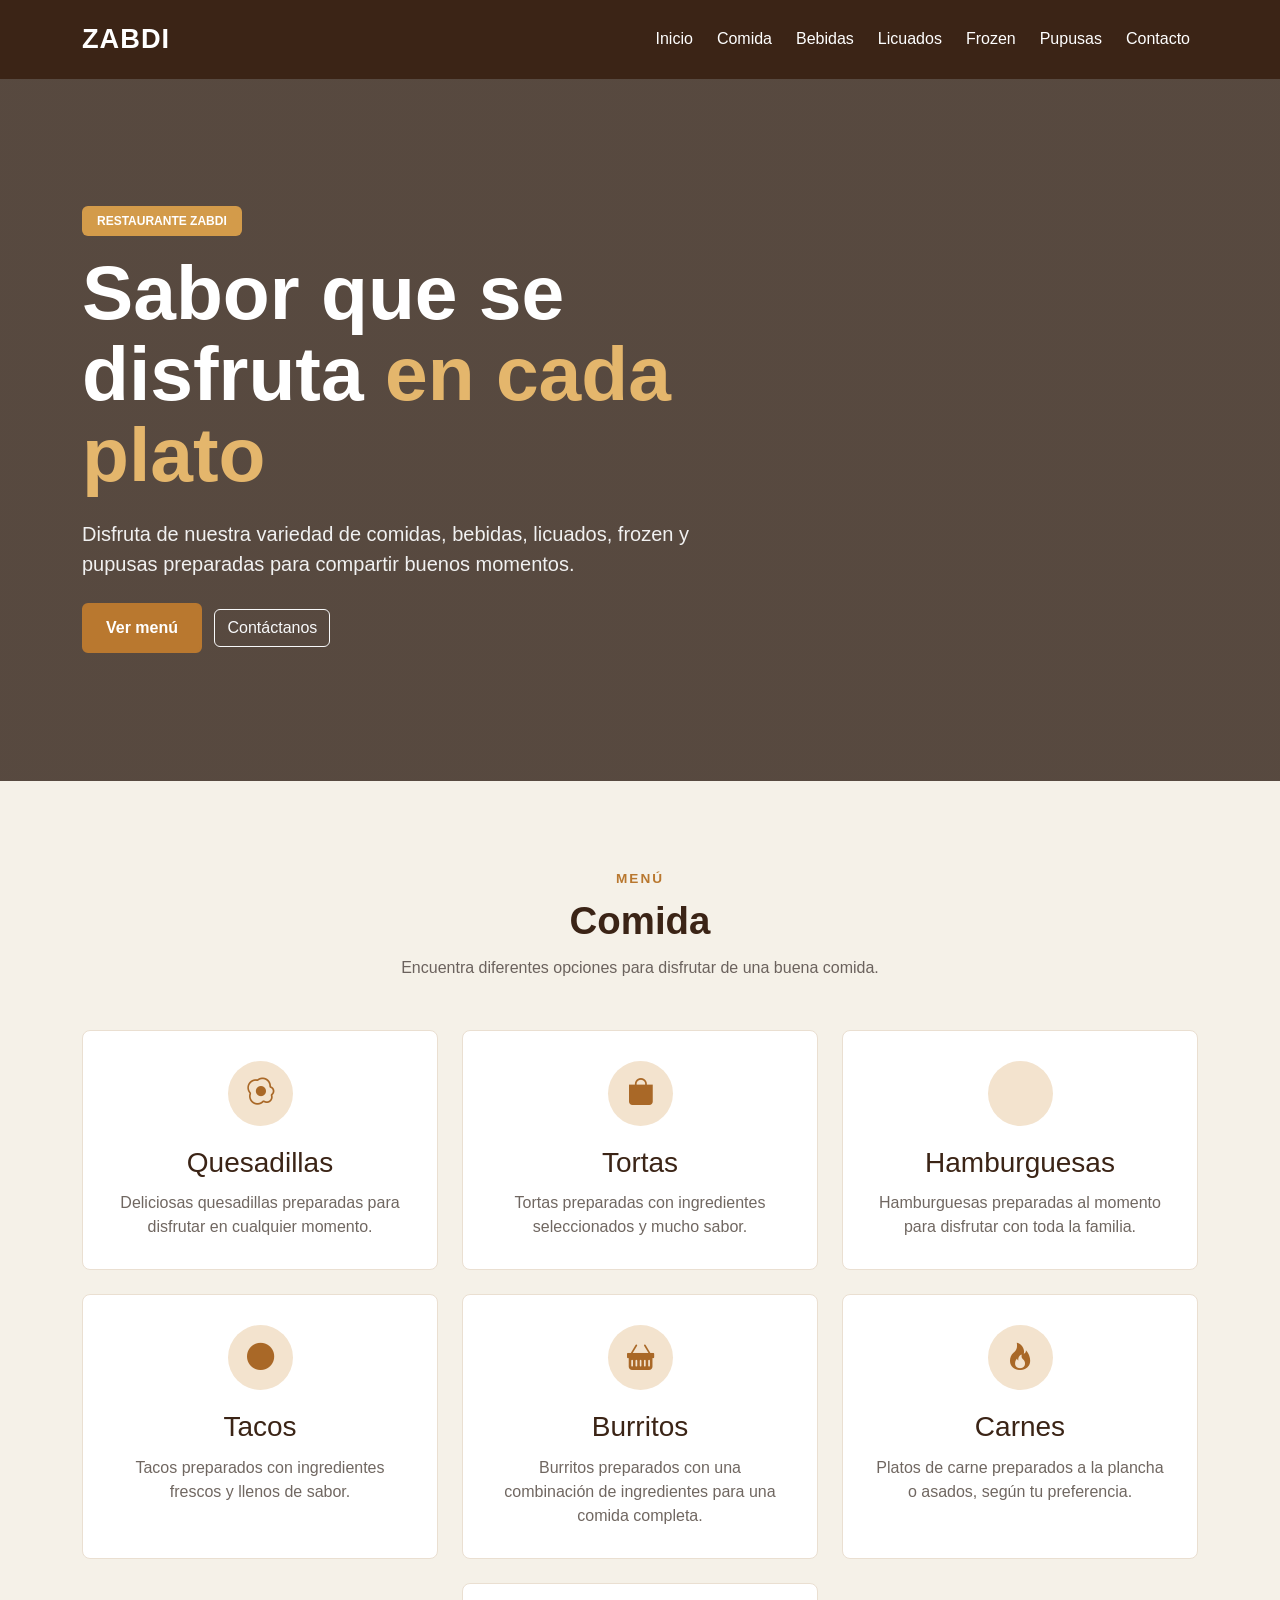
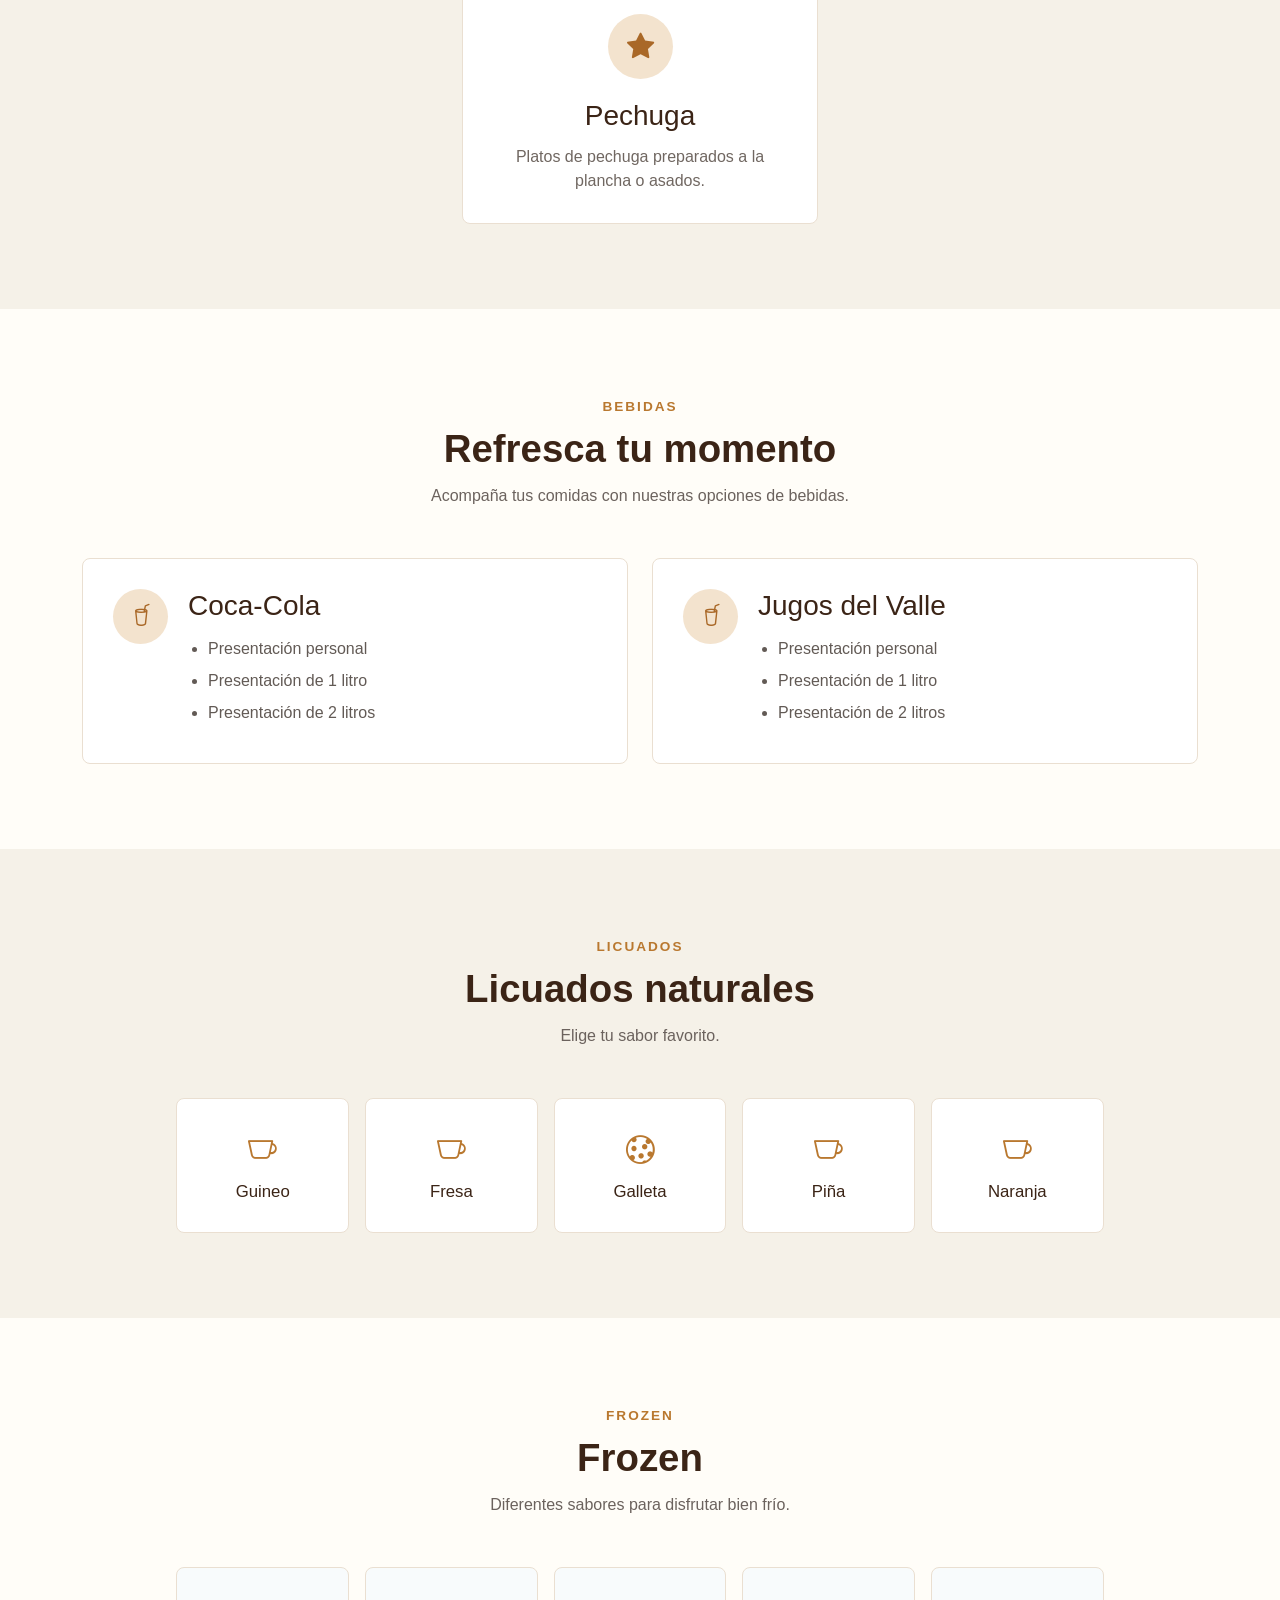
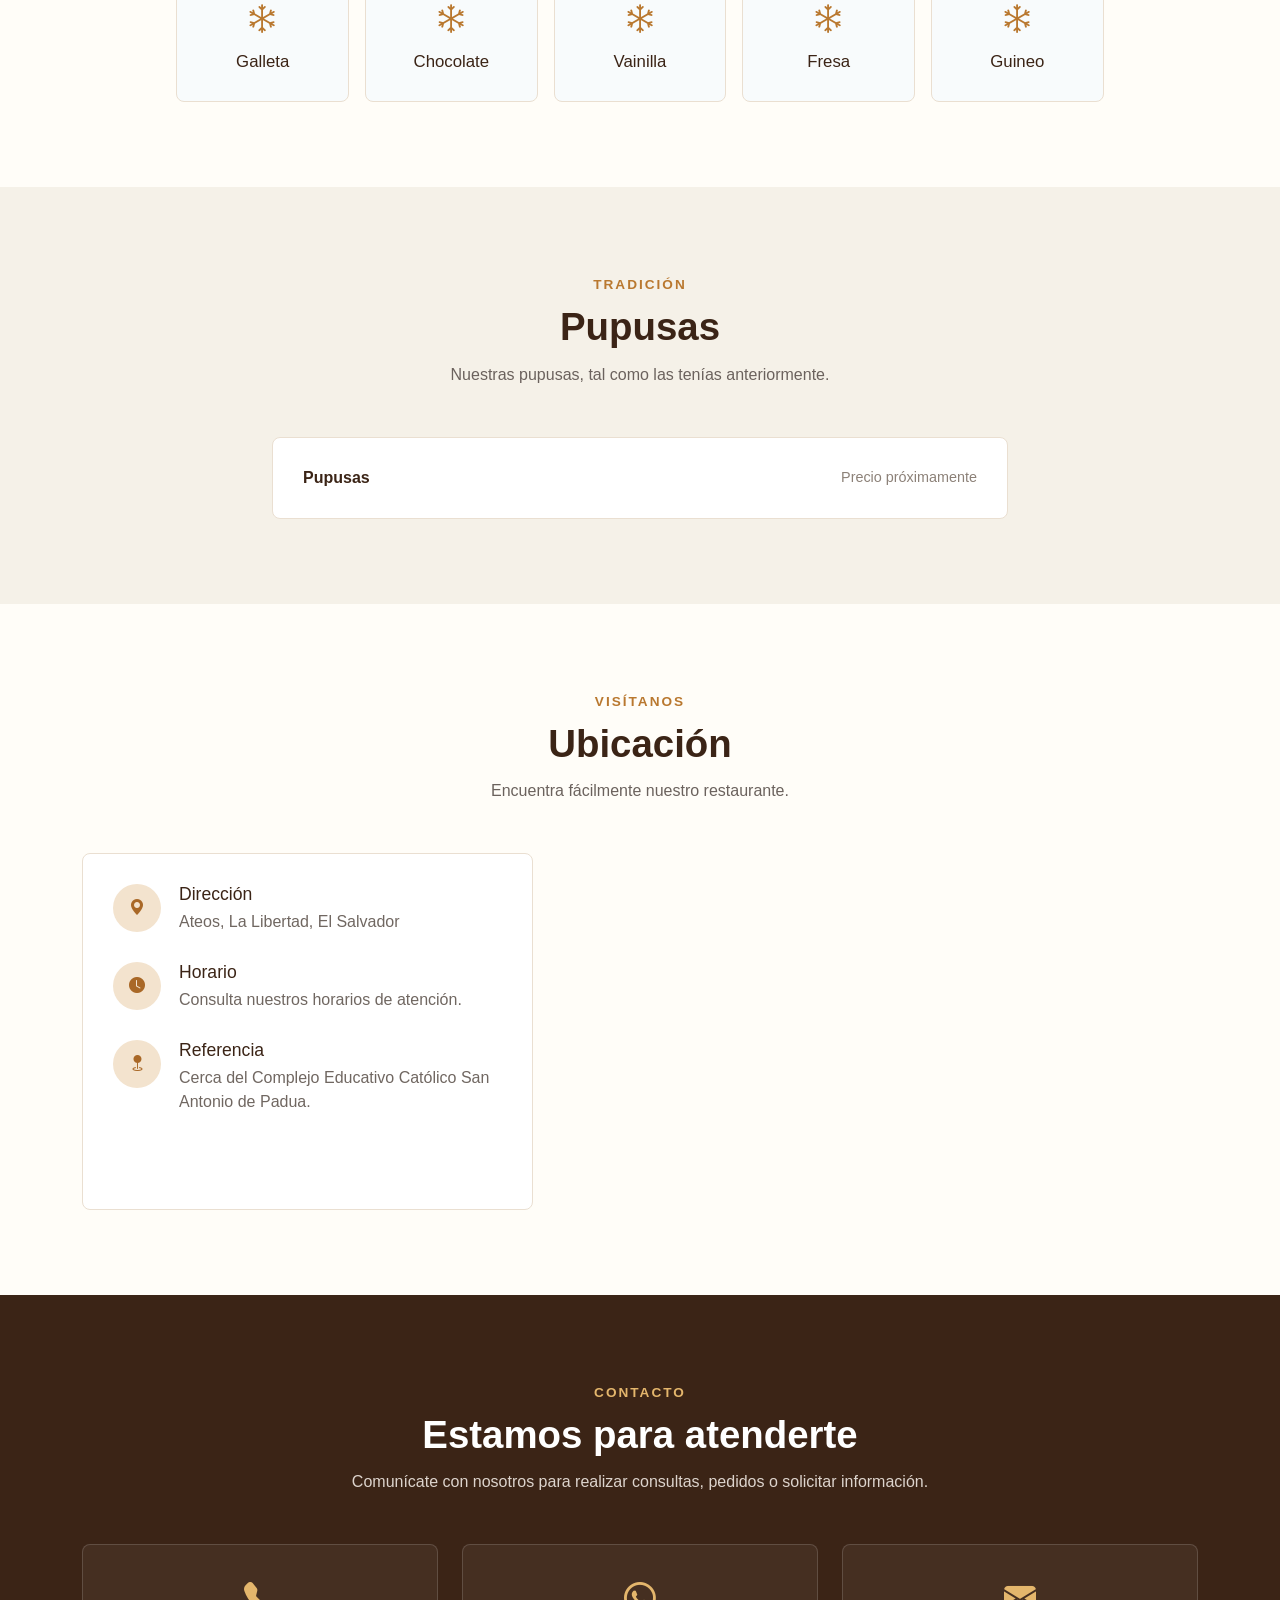
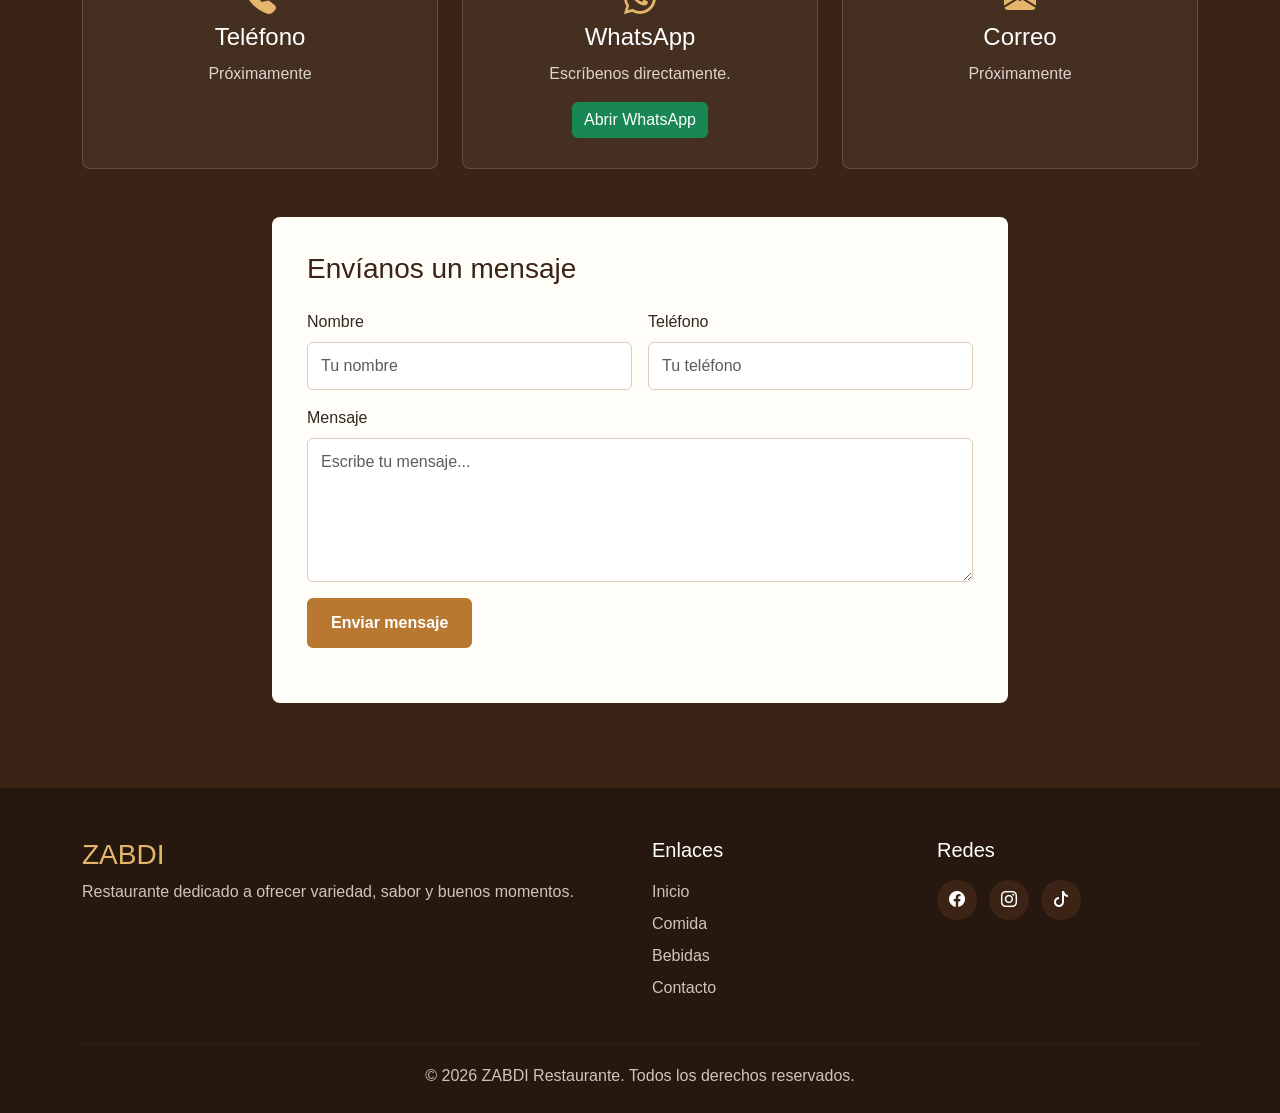
==== commit c1d24814: "actualizacion" ====
--- a/index.html
+++ b/index.html
@@ -1,5 +1,6 @@
 <!DOCTYPE html>
 <html lang="es">
+
 <head>
     <meta charset="UTF-8">
     <meta name="viewport" content="width=device-width, initial-scale=1.0">
@@ -7,968 +8,859 @@
     <title>ZABDI | Restaurante</title>
 
     <!-- Bootstrap 5.3.8 -->
-    <link
-        href="https://cdn.jsdelivr.net/npm/bootstrap@5.3.8/dist/css/bootstrap.min.css"
-        rel="stylesheet"
-    >
+    <link href="https://cdn.jsdelivr.net/npm/bootstrap@5.3.8/dist/css/bootstrap.min.css" rel="stylesheet">
 
     <!-- Bootstrap Icons -->
-    <link
-        rel="stylesheet"
-        href="https://cdn.jsdelivr.net/npm/bootstrap-icons@1.11.3/font/bootstrap-icons.min.css"
-    >
-
-    <!-- Google Fonts -->
-    <link rel="preconnect" href="https://fonts.googleapis.com">
-    <link rel="preconnect" href="https://fonts.gstatic.com" crossorigin>
-    <link
-        href="https://fonts.googleapis.com/css2?family=Montserrat:wght@400;500;600;700;800&family=Playfair+Display:wght@600;700;800&display=swap"
-        rel="stylesheet"
-    >
-
-    <!-- CSS -->
+    <link rel="stylesheet"
+        href="https://cdn.jsdelivr.net/npm/bootstrap-icons@1.11.3/font/bootstrap-icons.min.css">
+
+    <!-- CSS propio -->
     <link rel="stylesheet" href="style.css">
 </head>
 
 <body>
 
-<!-- =========================
-     BARRA DE NAVEGACIÓN
-========================= -->
-
-<nav class="navbar navbar-expand-lg navbar-dark fixed-top" id="navbar">
-    <div class="container">
-
-        <a class="navbar-brand" href="#inicio">
-            <span class="brand-icon">
-                <i class="bi bi-cup-hot-fill"></i>
-            </span>
-            <span>
-                <strong>ZABDI</strong>
-                <small>RESTAURANTE</small>
-            </span>
-        </a>
-
-        <button
-            class="navbar-toggler"
-            type="button"
-            data-bs-toggle="collapse"
-            data-bs-target="#menuPrincipal"
-            aria-controls="menuPrincipal"
-            aria-expanded="false"
-            aria-label="Abrir menú"
-        >
-            <span class="navbar-toggler-icon"></span>
-        </button>
-
-        <div class="collapse navbar-collapse" id="menuPrincipal">
-
-            <ul class="navbar-nav ms-auto align-items-lg-center">
-
-                <li class="nav-item">
-                    <a class="nav-link active" href="#inicio">Inicio</a>
-                </li>
-
-                <li class="nav-item">
-                    <a class="nav-link" href="#comida">Comida</a>
-                </li>
-
-                <li class="nav-item">
-                    <a class="nav-link" href="#bebidas">Bebidas</a>
-                </li>
-
-                <li class="nav-item">
-                    <a class="nav-link" href="#pupusas">Pupusas</a>
-                </li>
-
-                <li class="nav-item">
-                    <a class="nav-link" href="#informacion">Información</a>
-                </li>
-
-                <li class="nav-item ms-lg-3 mt-3 mt-lg-0">
-                    <a href="#contacto" class="btn btn-nav">
+    <!-- =========================
+         BARRA DE NAVEGACIÓN
+    ========================== -->
+    <nav class="navbar navbar-expand-lg navbar-dark sticky-top">
+        <div class="container">
+
+            <a class="navbar-brand fw-bold" href="#inicio">
+                ZABDI
+            </a>
+
+            <button class="navbar-toggler" type="button" data-bs-toggle="collapse"
+                data-bs-target="#menuPrincipal">
+                <span class="navbar-toggler-icon"></span>
+            </button>
+
+            <div class="collapse navbar-collapse" id="menuPrincipal">
+
+                <ul class="navbar-nav ms-auto">
+
+                    <li class="nav-item">
+                        <a class="nav-link" href="#inicio">Inicio</a>
+                    </li>
+
+                    <li class="nav-item">
+                        <a class="nav-link" href="#comida">Comida</a>
+                    </li>
+
+                    <li class="nav-item">
+                        <a class="nav-link" href="#bebidas">Bebidas</a>
+                    </li>
+
+                    <li class="nav-item">
+                        <a class="nav-link" href="#licuados">Licuados</a>
+                    </li>
+
+                    <li class="nav-item">
+                        <a class="nav-link" href="#frozen">Frozen</a>
+                    </li>
+
+                    <li class="nav-item">
+                        <a class="nav-link" href="#pupusas">Pupusas</a>
+                    </li>
+
+                    <li class="nav-item">
+                        <a class="nav-link" href="#contacto">Contacto</a>
+                    </li>
+
+                </ul>
+
+            </div>
+        </div>
+    </nav>
+
+
+    <!-- =========================
+         INICIO
+    ========================== -->
+    <header id="inicio" class="hero">
+
+        <div class="container">
+
+            <div class="row align-items-center min-vh-75">
+
+                <div class="col-lg-7">
+
+                    <span class="badge badge-restaurante mb-3">
+                        RESTAURANTE ZABDI
+                    </span>
+
+                    <h1>
+                        Sabor que se disfruta
+                        <span>en cada plato</span>
+                    </h1>
+
+                    <p class="lead">
+                        Disfruta de nuestra variedad de comidas, bebidas,
+                        licuados, frozen y pupusas preparadas para compartir
+                        buenos momentos.
+                    </p>
+
+                    <div class="mt-4">
+
+                        <a href="#comida" class="btn btn-principal me-2">
+                            Ver menú
+                        </a>
+
+                        <a href="#contacto" class="btn btn-outline-light">
+                            Contáctanos
+                        </a>
+
+                    </div>
+
+                </div>
+
+            </div>
+
+        </div>
+
+    </header>
+
+
+    <!-- =========================
+         COMIDA
+    ========================== -->
+    <section id="comida" class="seccion">
+
+        <div class="container">
+
+            <div class="titulo-seccion">
+                <span>MENÚ</span>
+                <h2>Comida</h2>
+                <p>
+                    Encuentra diferentes opciones para disfrutar
+                    de una buena comida.
+                </p>
+            </div>
+
+            <div class="row g-4">
+
+                <div class="col-md-6 col-lg-4">
+                    <div class="menu-card">
+                        <div class="icono-menu">
+                            <i class="bi bi-egg-fried"></i>
+                        </div>
+
+                        <h3>Quesadillas</h3>
+
+                        <p>
+                            Deliciosas quesadillas preparadas
+                            para disfrutar en cualquier momento.
+                        </p>
+                    </div>
+                </div>
+
+
+                <div class="col-md-6 col-lg-4">
+                    <div class="menu-card">
+
+                        <div class="icono-menu">
+                            <i class="bi bi-bag-fill"></i>
+                        </div>
+
+                        <h3>Tortas</h3>
+
+                        <p>
+                            Tortas preparadas con ingredientes
+                            seleccionados y mucho sabor.
+                        </p>
+
+                    </div>
+                </div>
+
+
+                <div class="col-md-6 col-lg-4">
+                    <div class="menu-card">
+
+                        <div class="icono-menu">
+                            <i class="bi bi-burger"></i>
+                        </div>
+
+                        <h3>Hamburguesas</h3>
+
+                        <p>
+                            Hamburguesas preparadas al momento
+                            para disfrutar con toda la familia.
+                        </p>
+
+                    </div>
+                </div>
+
+
+                <div class="col-md-6 col-lg-4">
+                    <div class="menu-card">
+
+                        <div class="icono-menu">
+                            <i class="bi bi-circle-fill"></i>
+                        </div>
+
+                        <h3>Tacos</h3>
+
+                        <p>
+                            Tacos preparados con ingredientes
+                            frescos y llenos de sabor.
+                        </p>
+
+                    </div>
+                </div>
+
+
+                <div class="col-md-6 col-lg-4">
+                    <div class="menu-card">
+
+                        <div class="icono-menu">
+                            <i class="bi bi-basket-fill"></i>
+                        </div>
+
+                        <h3>Burritos</h3>
+
+                        <p>
+                            Burritos preparados con una combinación
+                            de ingredientes para una comida completa.
+                        </p>
+
+                    </div>
+                </div>
+
+
+                <div class="col-md-6 col-lg-4">
+                    <div class="menu-card">
+
+                        <div class="icono-menu">
+                            <i class="bi bi-fire"></i>
+                        </div>
+
+                        <h3>Carnes</h3>
+
+                        <p>
+                            Platos de carne preparados a la plancha
+                            o asados, según tu preferencia.
+                        </p>
+
+                    </div>
+                </div>
+
+
+                <div class="col-md-6 col-lg-4 mx-md-auto">
+                    <div class="menu-card">
+
+                        <div class="icono-menu">
+                            <i class="bi bi-star-fill"></i>
+                        </div>
+
+                        <h3>Pechuga</h3>
+
+                        <p>
+                            Platos de pechuga preparados a la plancha
+                            o asados.
+                        </p>
+
+                    </div>
+                </div>
+
+            </div>
+
+        </div>
+
+    </section>
+
+
+    <!-- =========================
+         BEBIDAS
+    ========================== -->
+    <section id="bebidas" class="seccion seccion-clara">
+
+        <div class="container">
+
+            <div class="titulo-seccion">
+                <span>BEBIDAS</span>
+                <h2>Refresca tu momento</h2>
+                <p>
+                    Acompaña tus comidas con nuestras opciones de bebidas.
+                </p>
+            </div>
+
+
+            <div class="row g-4">
+
+                <div class="col-md-6">
+
+                    <div class="lista-card">
+
+                        <div class="lista-icono">
+                            <i class="bi bi-cup-straw"></i>
+                        </div>
+
+                        <div>
+                            <h3>Coca-Cola</h3>
+
+                            <ul>
+                                <li>Presentación personal</li>
+                                <li>Presentación de 1 litro</li>
+                                <li>Presentación de 2 litros</li>
+                            </ul>
+                        </div>
+
+                    </div>
+
+                </div>
+
+
+                <div class="col-md-6">
+
+                    <div class="lista-card">
+
+                        <div class="lista-icono">
+                            <i class="bi bi-cup-straw"></i>
+                        </div>
+
+                        <div>
+                            <h3>Jugos del Valle</h3>
+
+                            <ul>
+                                <li>Presentación personal</li>
+                                <li>Presentación de 1 litro</li>
+                                <li>Presentación de 2 litros</li>
+                            </ul>
+                        </div>
+
+                    </div>
+
+                </div>
+
+            </div>
+
+        </div>
+
+    </section>
+
+
+    <!-- =========================
+         LICUADOS
+    ========================== -->
+    <section id="licuados" class="seccion">
+
+        <div class="container">
+
+            <div class="titulo-seccion">
+                <span>LICUADOS</span>
+                <h2>Licuados naturales</h2>
+                <p>
+                    Elige tu sabor favorito.
+                </p>
+            </div>
+
+
+            <div class="row g-3 justify-content-center">
+
+                <div class="col-6 col-md-4 col-lg-2">
+                    <div class="sabor-card">
+                        <i class="bi bi-cup"></i>
+                        <h4>Guineo</h4>
+                    </div>
+                </div>
+
+                <div class="col-6 col-md-4 col-lg-2">
+                    <div class="sabor-card">
+                        <i class="bi bi-cup"></i>
+                        <h4>Fresa</h4>
+                    </div>
+                </div>
+
+                <div class="col-6 col-md-4 col-lg-2">
+                    <div class="sabor-card">
+                        <i class="bi bi-cookie"></i>
+                        <h4>Galleta</h4>
+                    </div>
+                </div>
+
+                <div class="col-6 col-md-4 col-lg-2">
+                    <div class="sabor-card">
+                        <i class="bi bi-cup"></i>
+                        <h4>Piña</h4>
+                    </div>
+                </div>
+
+                <div class="col-6 col-md-4 col-lg-2">
+                    <div class="sabor-card">
+                        <i class="bi bi-cup"></i>
+                        <h4>Naranja</h4>
+                    </div>
+                </div>
+
+            </div>
+
+        </div>
+
+    </section>
+
+
+    <!-- =========================
+         FROZEN
+    ========================== -->
+    <section id="frozen" class="seccion seccion-clara">
+
+        <div class="container">
+
+            <div class="titulo-seccion">
+                <span>FROZEN</span>
+                <h2>Frozen</h2>
+                <p>
+                    Diferentes sabores para disfrutar bien frío.
+                </p>
+            </div>
+
+
+            <div class="row g-3 justify-content-center">
+
+                <div class="col-6 col-md-4 col-lg-2">
+                    <div class="sabor-card frozen">
+                        <i class="bi bi-snow"></i>
+                        <h4>Galleta</h4>
+                    </div>
+                </div>
+
+                <div class="col-6 col-md-4 col-lg-2">
+                    <div class="sabor-card frozen">
+                        <i class="bi bi-snow"></i>
+                        <h4>Chocolate</h4>
+                    </div>
+                </div>
+
+                <div class="col-6 col-md-4 col-lg-2">
+                    <div class="sabor-card frozen">
+                        <i class="bi bi-snow"></i>
+                        <h4>Vainilla</h4>
+                    </div>
+                </div>
+
+                <div class="col-6 col-md-4 col-lg-2">
+                    <div class="sabor-card frozen">
+                        <i class="bi bi-snow"></i>
+                        <h4>Fresa</h4>
+                    </div>
+                </div>
+
+                <div class="col-6 col-md-4 col-lg-2">
+                    <div class="sabor-card frozen">
+                        <i class="bi bi-snow"></i>
+                        <h4>Guineo</h4>
+                    </div>
+                </div>
+
+            </div>
+
+        </div>
+
+    </section>
+
+
+    <!-- =========================
+         PUPUSAS
+    ========================== -->
+    <section id="pupusas" class="seccion">
+
+        <div class="container">
+
+            <div class="titulo-seccion">
+                <span>TRADICIÓN</span>
+                <h2>Pupusas</h2>
+                <p>
+                    Nuestras pupusas, tal como las tenías anteriormente.
+                </p>
+            </div>
+
+
+            <div class="row justify-content-center">
+
+                <div class="col-lg-8">
+
+                    <div class="pupusas-box">
+
+                        <div class="pupusa-item">
+                            <span>Pupusas</span>
+                            <span class="precio-pendiente">
+                                Precio próximamente
+                            </span>
+                        </div>
+
+                        <!--
+                            AQUÍ SE COLOCARÁN LAS PUPUSAS
+                            Y LOS PRECIOS EXACTOS DE TU VERSIÓN ANTERIOR.
+                        -->
+
+                    </div>
+
+                </div>
+
+            </div>
+
+        </div>
+
+    </section>
+
+
+    <!-- =========================
+         UBICACIÓN
+    ========================== -->
+    <section id="ubicacion" class="seccion seccion-clara">
+
+        <div class="container">
+
+            <div class="titulo-seccion">
+                <span>VISÍTANOS</span>
+                <h2>Ubicación</h2>
+                <p>
+                    Encuentra fácilmente nuestro restaurante.
+                </p>
+            </div>
+
+
+            <div class="row g-4 align-items-stretch">
+
+                <div class="col-lg-5">
+
+                    <div class="ubicacion-info">
+
+                        <div class="info-item">
+
+                            <div class="info-icono">
+                                <i class="bi bi-geo-alt-fill"></i>
+                            </div>
+
+                            <div>
+                                <h4>Dirección</h4>
+                                <p>
+                                    Ateos, La Libertad, El Salvador
+                                </p>
+                            </div>
+
+                        </div>
+
+
+                        <div class="info-item">
+
+                            <div class="info-icono">
+                                <i class="bi bi-clock-fill"></i>
+                            </div>
+
+                            <div>
+                                <h4>Horario</h4>
+                                <p>
+                                    Consulta nuestros horarios de atención.
+                                </p>
+                            </div>
+
+                        </div>
+
+
+                        <div class="info-item">
+
+                            <div class="info-icono">
+                                <i class="bi bi-geo-fill"></i>
+                            </div>
+
+                            <div>
+                                <h4>Referencia</h4>
+                                <p>
+                                    Cerca del Complejo Educativo
+                                    Católico San Antonio de Padua.
+                                </p>
+                            </div>
+
+                        </div>
+
+                    </div>
+
+                </div>
+
+
+                <div class="col-lg-7">
+
+                    <div class="mapa">
+
+                        <iframe
+                            src="https://www.google.com/maps?q=Ateos,La%20Libertad,El%20Salvador&output=embed"
+                            loading="lazy"
+                            allowfullscreen>
+                        </iframe>
+
+                    </div>
+
+                </div>
+
+            </div>
+
+        </div>
+
+    </section>
+
+
+    <!-- =========================
+         CONTACTO
+    ========================== -->
+    <section id="contacto" class="seccion contacto">
+
+        <div class="container">
+
+            <div class="titulo-seccion titulo-blanco">
+
+                <span>CONTACTO</span>
+
+                <h2>Estamos para atenderte</h2>
+
+                <p>
+                    Comunícate con nosotros para realizar consultas,
+                    pedidos o solicitar información.
+                </p>
+
+            </div>
+
+
+            <div class="row g-4 justify-content-center">
+
+                <div class="col-md-4">
+
+                    <div class="contacto-card">
+
                         <i class="bi bi-telephone-fill"></i>
-                        Contacto
-                    </a>
-                </li>
-
-            </ul>
-
-        </div>
-    </div>
-</nav>
-
-
-<!-- =========================
-     INICIO / HERO
-========================= -->
-
-<header id="inicio" class="hero">
-
-    <div class="hero-overlay"></div>
-
-    <div class="container hero-content">
-
-        <div class="row align-items-center">
-
-            <div class="col-lg-7">
-
-                <span class="hero-tag">
-                    <i class="bi bi-stars"></i>
-                    SABOR SALVADOREÑO
-                </span>
-
-                <h1>
-                    El sabor que
-                    <span>te hace volver</span>
-                </h1>
-
-                <p>
-                    Bienvenido a ZABDI, un espacio donde la tradición
-                    salvadoreña se encuentra con un toque especial.
+
+                        <h4>Teléfono</h4>
+
+                        <p>
+                            Próximamente
+                        </p>
+
+                    </div>
+
+                </div>
+
+
+                <div class="col-md-4">
+
+                    <div class="contacto-card">
+
+                        <i class="bi bi-whatsapp"></i>
+
+                        <h4>WhatsApp</h4>
+
+                        <p>
+                            Escríbenos directamente.
+                        </p>
+
+                        <a href="#" class="btn btn-whatsapp">
+                            Abrir WhatsApp
+                        </a>
+
+                    </div>
+
+                </div>
+
+
+                <div class="col-md-4">
+
+                    <div class="contacto-card">
+
+                        <i class="bi bi-envelope-fill"></i>
+
+                        <h4>Correo</h4>
+
+                        <p>
+                            Próximamente
+                        </p>
+
+                    </div>
+
+                </div>
+
+            </div>
+
+
+            <!-- FORMULARIO -->
+
+            <div class="row justify-content-center mt-5">
+
+                <div class="col-lg-8">
+
+                    <div class="formulario-contacto">
+
+                        <h3>Envíanos un mensaje</h3>
+
+                        <form id="formContacto">
+
+                            <div class="row g-3">
+
+                                <div class="col-md-6">
+
+                                    <label for="nombre" class="form-label">
+                                        Nombre
+                                    </label>
+
+                                    <input type="text"
+                                        id="nombre"
+                                        class="form-control"
+                                        placeholder="Tu nombre"
+                                        required>
+
+                                </div>
+
+
+                                <div class="col-md-6">
+
+                                    <label for="telefono" class="form-label">
+                                        Teléfono
+                                    </label>
+
+                                    <input type="tel"
+                                        id="telefono"
+                                        class="form-control"
+                                        placeholder="Tu teléfono">
+
+                                </div>
+
+
+                                <div class="col-12">
+
+                                    <label for="mensaje" class="form-label">
+                                        Mensaje
+                                    </label>
+
+                                    <textarea
+                                        id="mensaje"
+                                        class="form-control"
+                                        rows="5"
+                                        placeholder="Escribe tu mensaje..."
+                                        required></textarea>
+
+                                </div>
+
+
+                                <div class="col-12">
+
+                                    <button type="submit"
+                                        class="btn btn-principal">
+                                        Enviar mensaje
+                                    </button>
+
+                                </div>
+
+                            </div>
+
+                        </form>
+
+                        <div id="mensajeFormulario"></div>
+
+                    </div>
+
+                </div>
+
+            </div>
+
+        </div>
+
+    </section>
+
+
+    <!-- =========================
+         PIE DE PÁGINA
+    ========================== -->
+    <footer>
+
+        <div class="container">
+
+            <div class="row g-4">
+
+                <div class="col-md-6">
+
+                    <h3>ZABDI</h3>
+
+                    <p>
+                        Restaurante dedicado a ofrecer variedad,
+                        sabor y buenos momentos.
+                    </p>
+
+                </div>
+
+
+                <div class="col-md-3">
+
+                    <h5>Enlaces</h5>
+
+                    <ul class="footer-links">
+
+                        <li>
+                            <a href="#inicio">Inicio</a>
+                        </li>
+
+                        <li>
+                            <a href="#comida">Comida</a>
+                        </li>
+
+                        <li>
+                            <a href="#bebidas">Bebidas</a>
+                        </li>
+
+                        <li>
+                            <a href="#contacto">Contacto</a>
+                        </li>
+
+                    </ul>
+
+                </div>
+
+
+                <div class="col-md-3">
+
+                    <h5>Redes</h5>
+
+                    <div class="redes">
+
+                        <a href="#">
+                            <i class="bi bi-facebook"></i>
+                        </a>
+
+                        <a href="#">
+                            <i class="bi bi-instagram"></i>
+                        </a>
+
+                        <a href="#">
+                            <i class="bi bi-tiktok"></i>
+                        </a>
+
+                    </div>
+
+                </div>
+
+            </div>
+
+
+            <hr>
+
+
+            <div class="text-center">
+
+                <p class="mb-0">
+                    © <span id="anio"></span> ZABDI Restaurante.
+                    Todos los derechos reservados.
                 </p>
 
-                <div class="hero-buttons">
-
-                    <a href="#comida" class="btn btn-primary-zabdi">
-                        Ver menú
-                        <i class="bi bi-arrow-right"></i>
-                    </a>
-
-                    <a href="#informacion" class="btn btn-outline-light">
-                        Conócenos
-                    </a>
-
-                </div>
-
-            </div>
-
-        </div>
-
-    </div>
-
-    <div class="hero-scroll">
-        <span>Descubre nuestro menú</span>
-        <i class="bi bi-chevron-down"></i>
-    </div>
-
-</header>
-
-
-<!-- =========================
-     PRESENTACIÓN
-========================= -->
-
-<section class="presentation section-padding">
-
-    <div class="container">
-
-        <div class="row align-items-center g-5">
-
-            <div class="col-lg-6">
-
-                <div class="section-heading">
-
-                    <span class="section-label">
-                        BIENVENIDOS A ZABDI
-                    </span>
-
-                    <h2>
-                        Tradición servida
-                        <span>con pasión</span>
-                    </h2>
-
-                </div>
-
-                <p class="lead-text">
-                    En ZABDI creemos que una buena comida no solamente
-                    alimenta, también crea momentos que vale la pena recordar.
-                </p>
-
-                <p>
-                    Nuestro menú reúne algunos de los sabores favoritos
-                    de El Salvador, preparados con dedicación y pensando
-                    en ofrecer una experiencia agradable para cada visitante.
-                </p>
-
-                <div class="presentation-features">
-
-                    <div>
-                        <i class="bi bi-check-circle-fill"></i>
-                        Ingredientes seleccionados
-                    </div>
-
-                    <div>
-                        <i class="bi bi-check-circle-fill"></i>
-                        Sabor tradicional
-                    </div>
-
-                    <div>
-                        <i class="bi bi-check-circle-fill"></i>
-                        Atención especial
-                    </div>
-
-                </div>
-
-            </div>
-
-            <div class="col-lg-6">
-
-                <div class="about-card">
-
-                    <div class="about-card-icon">
-                        <i class="bi bi-egg-fried"></i>
-                    </div>
-
-                    <span>NUESTRA ESPECIALIDAD</span>
-
-                    <h3>
-                        Chicharrón con queso
-                    </h3>
-
-                    <p>
-                        Una combinación llena de sabor para quienes
-                        buscan disfrutar algo especial.
-                    </p>
-
-                    <a href="#comida">
-                        Explorar menú
-                        <i class="bi bi-arrow-right"></i>
-                    </a>
-
-                </div>
-
-            </div>
-
-        </div>
-
-    </div>
-
-</section>
-
-
-<!-- =========================
-     COMIDA
-========================= -->
-
-<section id="comida" class="menu-section section-padding">
-
-    <div class="container">
-
-        <div class="section-heading text-center">
-
-            <span class="section-label">
-                NUESTRO MENÚ
-            </span>
-
-            <h2>
-                Comidas <span>favoritas</span>
-            </h2>
-
-            <p>
-                Disfruta de opciones preparadas para satisfacer
-                todos los gustos.
-            </p>
-
-        </div>
-
-        <div class="row g-4 mt-3">
-
-            <!-- Plato 1 -->
-            <div class="col-md-6 col-lg-4">
-
-                <article class="food-card">
-
-                    <div class="food-image food-image-1">
-                        <span class="food-badge">Popular</span>
-
-                        <div class="food-icon">
-                            <i class="bi bi-egg-fried"></i>
-                        </div>
-                    </div>
-
-                    <div class="food-content">
-
-                        <div class="food-title">
-                            <h3>Chicharrón con queso</h3>
-                            <strong>$5.00</strong>
-                        </div>
-
-                        <p>
-                            Deliciosa combinación de chicharrón
-                            y queso para disfrutar en cualquier momento.
-                        </p>
-
-                        <button
-                            class="btn-food"
-                            onclick="mostrarPedido('Chicharrón con queso')"
-                        >
-                            Pedir
-                            <i class="bi bi-arrow-right"></i>
-                        </button>
-
-                    </div>
-
-                </article>
-
-            </div>
-
-
-            <!-- Plato 2 -->
-            <div class="col-md-6 col-lg-4">
-
-                <article class="food-card">
-
-                    <div class="food-image food-image-2">
-
-                        <div class="food-icon">
-                            <i class="bi bi-fire"></i>
-                        </div>
-
-                    </div>
-
-                    <div class="food-content">
-
-                        <div class="food-title">
-                            <h3>Carne asada</h3>
-                            <strong>$6.00</strong>
-                        </div>
-
-                        <p>
-                            Carne preparada al estilo tradicional,
-                            acompañada con complementos.
-                        </p>
-
-                        <button
-                            class="btn-food"
-                            onclick="mostrarPedido('Carne asada')"
-                        >
-                            Pedir
-                            <i class="bi bi-arrow-right"></i>
-                        </button>
-
-                    </div>
-
-                </article>
-
-            </div>
-
-
-            <!-- Plato 3 -->
-            <div class="col-md-6 col-lg-4">
-
-                <article class="food-card">
-
-                    <div class="food-image food-image-3">
-
-                        <div class="food-icon">
-                            <i class="bi bi-basket2-fill"></i>
-                        </div>
-
-                    </div>
-
-                    <div class="food-content">
-
-                        <div class="food-title">
-                            <h3>Desayuno típico</h3>
-                            <strong>$4.50</strong>
-                        </div>
-
-                        <p>
-                            Una opción completa inspirada en los
-                            sabores tradicionales salvadoreños.
-                        </p>
-
-                        <button
-                            class="btn-food"
-                            onclick="mostrarPedido('Desayuno típico')"
-                        >
-                            Pedir
-                            <i class="bi bi-arrow-right"></i>
-                        </button>
-
-                    </div>
-
-                </article>
-
-            </div>
-
-        </div>
-
-    </div>
-
-</section>
-
-
-<!-- =========================
-     BEBIDAS
-========================= -->
-
-<section id="bebidas" class="drinks-section section-padding">
-
-    <div class="container">
-
-        <div class="row align-items-center g-5">
-
-            <div class="col-lg-5">
-
-                <div class="section-heading">
-
-                    <span class="section-label">
-                        PARA ACOMPAÑAR
-                    </span>
-
-                    <h2>
-                        Bebidas
-                        <span>refrescantes</span>
-                    </h2>
-
-                    <p>
-                        Complementa tu comida con una bebida
-                        preparada para disfrutar cada momento.
-                    </p>
-
-                </div>
-
-                <div class="drink-highlight">
-                    <i class="bi bi-cup-straw"></i>
-
-                    <div>
-                        <strong>Hechas para ti</strong>
-                        <small>
-                            Diferentes opciones para acompañar
-                            tus platos favoritos.
-                        </small>
-                    </div>
-                </div>
-
-            </div>
-
-            <div class="col-lg-7">
-
-                <div class="drinks-list">
-
-                    <div class="drink-item">
-
-                        <div class="drink-item-icon">
-                            <i class="bi bi-droplet-fill"></i>
-                        </div>
-
-                        <div>
-                            <h3>Horchata</h3>
-                            <p>Bebida tradicional y refrescante.</p>
-                        </div>
-
-                        <strong>$2.00</strong>
-
-                    </div>
-
-                    <div class="drink-item">
-
-                        <div class="drink-item-icon">
-                            <i class="bi bi-cup-straw"></i>
-                        </div>
-
-                        <div>
-                            <h3>Jugo natural</h3>
-                            <p>Preparado con fruta.</p>
-                        </div>
-
-                        <strong>$2.50</strong>
-
-                    </div>
-
-                    <div class="drink-item">
-
-                        <div class="drink-item-icon">
-                            <i class="bi bi-cup-hot-fill"></i>
-                        </div>
-
-                        <div>
-                            <h3>Café</h3>
-                            <p>Perfecto para acompañar tu comida.</p>
-                        </div>
-
-                        <strong>$1.50</strong>
-
-                    </div>
-
-                    <div class="drink-item">
-
-                        <div class="drink-item-icon">
-                            <i class="bi bi-snow"></i>
-                        </div>
-
-                        <div>
-                            <h3>Refresco</h3>
-                            <p>Una opción fría y refrescante.</p>
-                        </div>
-
-                        <strong>$1.50</strong>
-
-                    </div>
-
-                </div>
-
-            </div>
-
-        </div>
-
-    </div>
-
-</section>
-
-
-<!-- =========================
-     PUPUSAS
-========================= -->
-
-<section id="pupusas" class="pupusas-section section-padding">
-
-    <div class="container">
-
-        <div class="section-heading text-center">
-
-            <span class="section-label">
-                SABOR DE EL SALVADOR
-            </span>
-
-            <h2>
-                Pupusas <span>ZABDI</span>
-            </h2>
-
-            <p>
-                Una de las comidas más representativas de nuestro país.
-            </p>
-
-        </div>
-
-        <div class="row g-4 mt-3">
-
-            <div class="col-md-4">
-
-                <div class="pupusa-card">
-
-                    <div class="pupusa-number">01</div>
-
-                    <i class="bi bi-circle-fill"></i>
-
-                    <h3>Queso</h3>
-
-                    <p>
-                        Suave y deliciosa, preparada con queso.
-                    </p>
-
-                    <strong>$1.00</strong>
-
-                </div>
-
-            </div>
-
-            <div class="col-md-4">
-
-                <div class="pupusa-card featured">
-
-                    <span class="recommended">
-                        FAVORITA
-                    </span>
-
-                    <div class="pupusa-number">02</div>
-
-                    <i class="bi bi-circle-fill"></i>
-
-                    <h3>Revueltas</h3>
-
-                    <p>
-                        Una combinación clásica de queso,
-                        frijol y chicharrón.
-                    </p>
-
-                    <strong>$1.25</strong>
-
-                </div>
-
-            </div>
-
-            <div class="col-md-4">
-
-                <div class="pupusa-card">
-
-                    <div class="pupusa-number">03</div>
-
-                    <i class="bi bi-circle-fill"></i>
-
-                    <h3>Frijol con queso</h3>
-
-                    <p>
-                        Una combinación tradicional y deliciosa.
-                    </p>
-
-                    <strong>$1.00</strong>
-
-                </div>
-
-            </div>
-
-        </div>
-
-    </div>
-
-</section>
-
-
-<!-- =========================
-     INFORMACIÓN
-========================= -->
-
-<section id="informacion" class="info-section section-padding">
-
-    <div class="container">
-
-        <div class="row g-4">
-
-            <div class="col-lg-4">
-
-                <div class="info-card">
-
-                    <div class="info-icon">
-                        <i class="bi bi-clock-fill"></i>
-                    </div>
-
-                    <h3>Horario</h3>
-
-                    <p>
-                        Lunes a sábado
-                    </p>
-
-                    <strong>
-                        8:00 AM – 8:00 PM
-                    </strong>
-
-                </div>
-
-            </div>
-
-            <div class="col-lg-4">
-
-                <div class="info-card">
-
-                    <div class="info-icon">
-                        <i class="bi bi-geo-alt-fill"></i>
-                    </div>
-
-                    <h3>Ubicación</h3>
-
-                    <p>
-                        Visítanos y disfruta
-                        nuestros platillos.
-                    </p>
-
-                    <strong>
-                        El Salvador
-                    </strong>
-
-                </div>
-
-            </div>
-
-            <div class="col-lg-4">
-
-                <div class="info-card">
-
-                    <div class="info-icon">
-                        <i class="bi bi-heart-fill"></i>
-                    </div>
-
-                    <h3>Calidad</h3>
-
-                    <p>
-                        Trabajamos para ofrecerte
-                        una experiencia especial.
-                    </p>
-
-                    <strong>
-                        Siempre contigo
-                    </strong>
-
-                </div>
-
-            </div>
-
-        </div>
-
-    </div>
-
-</section>
-
-
-<!-- =========================
-     CONTACTO
-========================= -->
-
-<section id="contacto" class="contact-section section-padding">
-
-    <div class="container">
-
-        <div class="contact-box">
-
-            <div class="row align-items-center g-4">
-
-                <div class="col-lg-7">
-
-                    <span class="section-label">
-                        ¿TIENES ALGUNA PREGUNTA?
-                    </span>
-
-                    <h2>
-                        Estamos para
-                        <span>atenderte</span>
-                    </h2>
-
-                    <p>
-                        Escríbenos o comunícate con nosotros
-                        para conocer más sobre ZABDI.
-                    </p>
-
-                </div>
-
-                <div class="col-lg-5">
-
-                    <div class="contact-actions">
-
-                        <a href="tel:+50300000000" class="contact-action">
-                            <i class="bi bi-telephone-fill"></i>
-                            <span>
-                                <small>Llámanos</small>
-                                Contactar
-                            </span>
-                        </a>
-
-                        <a
-                            href="https://wa.me/50300000000"
-                            target="_blank"
-                            class="contact-action"
-                        >
-                            <i class="bi bi-whatsapp"></i>
-                            <span>
-                                <small>WhatsApp</small>
-                                Escríbenos
-                            </span>
-                        </a>
-
-                    </div>
-
-                </div>
-
-            </div>
-
-        </div>
-
-    </div>
-
-</section>
-
-
-<!-- =========================
-     FOOTER
-========================= -->
-
-<footer class="footer">
-
-    <div class="container">
-
-        <div class="row g-4">
-
-            <div class="col-lg-5">
-
-                <div class="footer-brand">
-
-                    <div class="footer-logo">
-                        <i class="bi bi-cup-hot-fill"></i>
-                    </div>
-
-                    <div>
-                        <h3>ZABDI</h3>
-                        <span>RESTAURANTE</span>
-                    </div>
-
-                </div>
-
-                <p>
-                    Sabores que representan nuestra tradición,
-                    preparados para compartir momentos especiales.
-                </p>
-
-            </div>
-
-            <div class="col-6 col-lg-3">
-
-                <h4>Explora</h4>
-
-                <ul>
-                    <li><a href="#inicio">Inicio</a></li>
-                    <li><a href="#comida">Comida</a></li>
-                    <li><a href="#bebidas">Bebidas</a></li>
-                    <li><a href="#pupusas">Pupusas</a></li>
-                </ul>
-
-            </div>
-
-            <div class="col-6 col-lg-4">
-
-                <h4>Información</h4>
-
-                <ul class="footer-contact">
-
-                    <li>
-                        <i class="bi bi-clock"></i>
-                        Lunes a sábado
-                    </li>
-
-                    <li>
-                        <i class="bi bi-geo-alt"></i>
-                        El Salvador
-                    </li>
-
-                    <li>
-                        <i class="bi bi-telephone"></i>
-                        Contáctanos
-                    </li>
-
-                </ul>
-
-            </div>
-
-        </div>
-
-        <div class="footer-bottom">
-
-            <p>
-                © <span id="year"></span> ZABDI Restaurante.
-                Todos los derechos reservados.
-            </p>
-
-            <div class="social-links">
-
-                <a href="#" aria-label="Facebook">
-                    <i class="bi bi-facebook"></i>
-                </a>
-
-                <a href="#" aria-label="Instagram">
-                    <i class="bi bi-instagram"></i>
-                </a>
-
-                <a href="#" aria-label="TikTok">
-                    <i class="bi bi-tiktok"></i>
-                </a>
-
-            </div>
-
-        </div>
-
-    </div>
-
-</footer>
-
-
-<!-- =========================
-     BOTÓN VOLVER ARRIBA
-========================= -->
-
-<button id="btnTop" aria-label="Volver arriba">
-    <i class="bi bi-arrow-up"></i>
-</button>
-
-
-<!-- =========================
-     MODAL PEDIDO
-========================= -->
-
-<div
-    class="modal fade"
-    id="pedidoModal"
-    tabindex="-1"
-    aria-hidden="true"
->
-
-    <div class="modal-dialog modal-dialog-centered">
-
-        <div class="modal-content">
-
-            <div class="modal-header">
-
-                <h5 class="modal-title">
-                    <i class="bi bi-bag-check-fill"></i>
-                    Realizar pedido
-                </h5>
-
-                <button
-                    type="button"
-                    class="btn-close"
-                    data-bs-dismiss="modal"
-                    aria-label="Cerrar"
-                ></button>
-
-            </div>
-
-            <div class="modal-body">
-
-                <p>
-                    Has seleccionado:
-                </p>
-
-                <div class="selected-food" id="productoSeleccionado">
-                    Producto
-                </div>
-
-                <label for="cantidad" class="form-label">
-                    Cantidad
-                </label>
-
-                <input
-                    type="number"
-                    id="cantidad"
-                    class="form-control"
-                    min="1"
-                    value="1"
-                >
-
-            </div>
-
-            <div class="modal-footer">
-
-                <button
-                    type="button"
-                    class="btn btn-secondary"
-                    data-bs-dismiss="modal"
-                >
-                    Cancelar
-                </button>
-
-                <button
-                    type="button"
-                    class="btn btn-primary-zabdi"
-                    onclick="confirmarPedido()"
-                >
-                    Confirmar
-                </button>
-
-            </div>
-
-        </div>
-
-    </div>
-
-</div>
-
-
-<!-- Bootstrap JS -->
-<script
-    src="https://cdn.jsdelivr.net/npm/bootstrap@5.3.8/dist/js/bootstrap.bundle.min.js"
-></script>
-
-<!-- JavaScript -->
-<script src="script.js"></script>
+            </div>
+
+        </div>
+
+    </footer>
+
+
+    <!-- Bootstrap JS -->
+    <script src="https://cdn.jsdelivr.net/npm/bootstrap@5.3.8/dist/js/bootstrap.bundle.min.js"></script>
+
+    <!-- JavaScript propio -->
+    <script src="script.js"></script>
 
 </body>
+
 </html>
--- a/style.css
+++ b/style.css
@@ -1,1125 +1,581 @@
-/* =========================================
-   ZABDI RESTAURANTE
-   ESTILOS PRINCIPALES
-========================================= */
-
-:root {
-    --brown-dark: #2b190f;
-    --brown: #3b2416;
-    --brown-light: #6b4226;
-    --gold: #c9974a;
-    --gold-light: #e4bd72;
-    --cream: #f5f1e8;
-    --cream-dark: #ebe3d2;
-    --white: #ffffff;
-    --text: #30261f;
-    --text-light: #756a61;
-    --border: #e4dbcd;
-    --shadow: 0 15px 40px rgba(43, 25, 15, 0.10);
-    --transition: all 0.35s ease;
-}
-
-* {
-    margin: 0;
-    padding: 0;
-    box-sizing: border-box;
-}
+/* =========================
+   CONFIGURACIÓN GENERAL
+========================= */
 
 html {
     scroll-behavior: smooth;
-    scroll-padding-top: 80px;
 }
 
 body {
-    font-family: "Montserrat", sans-serif;
-    background: var(--cream);
-    color: var(--text);
-    overflow-x: hidden;
-}
-
-h1,
-h2,
-h3,
-h4,
-h5 {
-    font-family: "Playfair Display", serif;
-}
-
-a {
-    text-decoration: none;
-}
-
-.section-padding {
-    padding: 100px 0;
-}
-
-
-/* =========================================
+    margin: 0;
+    font-family: Arial, Helvetica, sans-serif;
+    background-color: #f5f1e8;
+    color: #33261f;
+}
+
+
+/* =========================
    NAVBAR
-========================================= */
+========================= */
 
 .navbar {
-    background: rgba(43, 25, 15, 0.97);
-    padding: 13px 0;
-    transition: var(--transition);
-    box-shadow: 0 4px 20px rgba(0, 0, 0, 0.08);
-}
-
-.navbar.scrolled {
-    padding: 8px 0;
-    background: rgba(43, 25, 15, 0.99);
+    background-color: #3b2416;
+    padding: 14px 0;
 }
 
 .navbar-brand {
-    display: flex;
-    align-items: center;
-    gap: 11px;
-    color: var(--white);
-}
-
-.navbar-brand:hover {
-    color: var(--gold-light);
-}
-
-.brand-icon {
-    width: 43px;
-    height: 43px;
-    border: 1px solid var(--gold);
-    border-radius: 50%;
-    display: flex;
-    justify-content: center;
-    align-items: center;
-    color: var(--gold-light);
-    font-size: 19px;
-}
-
-.navbar-brand strong {
-    display: block;
-    font-family: "Playfair Display", serif;
-    font-size: 23px;
-    line-height: 20px;
+    font-size: 1.7rem;
     letter-spacing: 1px;
 }
 
-.navbar-brand small {
-    display: block;
-    font-size: 8px;
-    letter-spacing: 3px;
-    color: var(--gold-light);
-    margin-top: 5px;
-}
-
-.nav-link {
-    color: rgba(255, 255, 255, 0.82) !important;
-    font-size: 13px;
+.navbar .nav-link {
+    color: #ffffff;
+    margin-left: 8px;
+    transition: 0.3s;
+}
+
+.navbar .nav-link:hover {
+    color: #e4b66c;
+}
+
+
+/* =========================
+   HERO
+========================= */
+
+.hero {
+    min-height: 78vh;
+    display: flex;
+    align-items: center;
+
+    background:
+        linear-gradient(
+            rgba(43, 26, 16, 0.78),
+            rgba(43, 26, 16, 0.78)
+        ),
+        url("https://images.unsplash.com/photo-1517248135467-4c7edcad34c4?auto=format&fit=crop&w=1600&q=80");
+
+    background-size: cover;
+    background-position: center;
+    color: white;
+}
+
+.min-vh-75 {
+    min-height: 78vh;
+}
+
+.badge-restaurante {
+    background-color: #d39b4a;
+    color: #ffffff;
+    padding: 9px 15px;
     font-weight: 600;
-    margin: 0 5px;
-    position: relative;
-}
-
-.nav-link::after {
-    content: "";
-    position: absolute;
-    left: 50%;
-    bottom: 0;
-    width: 0;
-    height: 2px;
-    background: var(--gold-light);
-    transform: translateX(-50%);
-    transition: var(--transition);
-}
-
-.nav-link:hover,
-.nav-link.active {
-    color: var(--gold-light) !important;
-}
-
-.nav-link:hover::after,
-.nav-link.active::after {
-    width: 55%;
-}
-
-.btn-nav {
-    border: 1px solid var(--gold);
-    color: var(--gold-light);
-    border-radius: 30px;
-    padding: 9px 19px;
-    font-size: 12px;
+}
+
+.hero h1 {
+    font-size: clamp(2.5rem, 6vw, 4.8rem);
     font-weight: 700;
-    transition: var(--transition);
-}
-
-.btn-nav:hover {
-    background: var(--gold);
-    color: var(--brown-dark);
-}
-
-
-/* =========================================
-   HERO
-========================================= */
-
-.hero {
-    min-height: 100vh;
-    position: relative;
-    display: flex;
-    align-items: center;
-    background:
-        linear-gradient(90deg, rgba(25, 14, 8, 0.92), rgba(25, 14, 8, 0.55)),
-        linear-gradient(135deg, #6b4226, #24150d);
-    overflow: hidden;
-}
-
-.hero::before {
-    content: "";
-    position: absolute;
-    width: 550px;
-    height: 550px;
-    border: 1px solid rgba(228, 189, 114, 0.2);
-    border-radius: 50%;
-    right: -160px;
-    top: 10%;
-}
-
-.hero::after {
-    content: "";
-    position: absolute;
-    width: 380px;
-    height: 380px;
-    border: 1px solid rgba(228, 189, 114, 0.12);
-    border-radius: 50%;
-    right: -70px;
-    top: 22%;
-}
-
-.hero-content {
-    position: relative;
-    z-index: 2;
-    padding-top: 70px;
-}
-
-.hero-tag,
-.section-label {
-    color: var(--gold-light);
-    font-size: 11px;
-    font-weight: 800;
-    letter-spacing: 3px;
-}
-
-.hero-tag {
-    display: inline-flex;
-    gap: 8px;
-    align-items: center;
-    margin-bottom: 20px;
-}
-
-.hero h1 {
-    color: var(--white);
-    font-size: clamp(50px, 7vw, 86px);
-    line-height: 0.98;
-    margin-bottom: 28px;
-    max-width: 780px;
+    line-height: 1.05;
+    margin-bottom: 25px;
 }
 
 .hero h1 span {
-    color: var(--gold-light);
-    display: block;
+    color: #e4b66c;
 }
 
 .hero p {
-    max-width: 590px;
-    color: rgba(255, 255, 255, 0.78);
-    font-size: 17px;
-    line-height: 1.8;
-    margin-bottom: 35px;
-}
-
-.hero-buttons {
-    display: flex;
-    flex-wrap: wrap;
-    gap: 13px;
-}
-
-.btn-primary-zabdi {
-    background: var(--gold);
-    color: var(--brown-dark);
-    border: 1px solid var(--gold);
-    border-radius: 30px;
-    padding: 13px 25px;
-    font-weight: 800;
-    transition: var(--transition);
-}
-
-.btn-primary-zabdi:hover {
-    background: var(--gold-light);
-    border-color: var(--gold-light);
-    color: var(--brown-dark);
-    transform: translateY(-2px);
-}
-
-.btn-outline-light {
-    border-radius: 30px;
-    padding: 13px 25px;
+    max-width: 650px;
+    color: #f1f1f1;
+}
+
+
+/* =========================
+   BOTONES
+========================= */
+
+.btn-principal {
+    background-color: #b9782f;
+    border: 2px solid #b9782f;
+    color: white;
+    padding: 11px 22px;
+    font-weight: 600;
+    transition: 0.3s;
+}
+
+.btn-principal:hover {
+    background-color: #945d21;
+    border-color: #945d21;
+    color: white;
+}
+
+.btn-whatsapp {
+    background-color: #198754;
+    color: white;
+    border: none;
+}
+
+.btn-whatsapp:hover {
+    background-color: #146c43;
+    color: white;
+}
+
+
+/* =========================
+   SECCIONES
+========================= */
+
+.seccion {
+    padding: 85px 0;
+}
+
+.seccion-clara {
+    background-color: #fffdf8;
+}
+
+.titulo-seccion {
+    text-align: center;
+    margin-bottom: 50px;
+}
+
+.titulo-seccion span {
+    color: #b9782f;
+    font-size: 0.85rem;
     font-weight: 700;
-}
-
-.hero-scroll {
-    position: absolute;
-    bottom: 25px;
-    left: 50%;
-    transform: translateX(-50%);
-    z-index: 2;
-    color: rgba(255, 255, 255, 0.6);
-    font-size: 10px;
     letter-spacing: 2px;
-    text-transform: uppercase;
-    display: flex;
-    flex-direction: column;
-    align-items: center;
-    gap: 7px;
-}
-
-.hero-scroll i {
-    font-size: 16px;
-}
-
-
-/* =========================================
-   SECCIONES
-========================================= */
-
-.section-heading {
-    margin-bottom: 30px;
-}
-
-.section-heading h2 {
-    font-size: clamp(38px, 5vw, 56px);
-    color: var(--brown-dark);
-    margin: 9px 0 15px;
-    line-height: 1.05;
-}
-
-.section-heading h2 span {
-    color: var(--brown-light);
-}
-
-.section-heading p {
-    color: var(--text-light);
-    line-height: 1.8;
-}
-
-.lead-text {
-    font-size: 18px;
-    line-height: 1.8;
-}
-
-.presentation p:not(.lead-text) {
-    color: var(--text-light);
-    line-height: 1.8;
-}
-
-
-/* =========================================
-   PRESENTACIÓN
-========================================= */
-
-.presentation {
-    background: var(--cream);
-}
-
-.presentation-features {
-    margin-top: 25px;
-    display: grid;
-    gap: 12px;
-}
-
-.presentation-features div {
-    display: flex;
-    align-items: center;
-    gap: 10px;
-    font-size: 13px;
-    font-weight: 600;
-}
-
-.presentation-features i {
-    color: var(--gold);
-}
-
-.about-card {
-    background: var(--brown);
-    min-height: 390px;
-    padding: 50px;
-    border-radius: 6px;
-    color: white;
-    position: relative;
-    overflow: hidden;
-    display: flex;
-    flex-direction: column;
-    justify-content: center;
-    box-shadow: var(--shadow);
-}
-
-.about-card::after {
-    content: "";
-    position: absolute;
-    width: 280px;
-    height: 280px;
-    border: 1px solid rgba(228, 189, 114, 0.25);
-    border-radius: 50%;
-    right: -130px;
-    bottom: -120px;
-}
-
-.about-card-icon {
+}
+
+.titulo-seccion h2 {
+    margin-top: 8px;
+    margin-bottom: 12px;
+    font-size: 2.4rem;
+    font-weight: 700;
+    color: #3b2416;
+}
+
+.titulo-seccion p {
+    max-width: 650px;
+    margin: auto;
+    color: #6b625d;
+}
+
+
+/* =========================
+   TARJETAS DE COMIDA
+========================= */
+
+.menu-card {
+    height: 100%;
+    padding: 30px;
+    background-color: #ffffff;
+    border: 1px solid #eadfd1;
+    border-radius: 8px;
+    text-align: center;
+    transition: 0.3s;
+}
+
+.menu-card:hover {
+    transform: translateY(-5px);
+    box-shadow: 0 10px 25px rgba(0, 0, 0, 0.08);
+}
+
+.icono-menu {
     width: 65px;
     height: 65px;
+    margin: 0 auto 20px;
+
+    display: flex;
+    align-items: center;
+    justify-content: center;
+
     border-radius: 50%;
-    border: 1px solid var(--gold);
-    display: flex;
+    background-color: #f3e3ce;
+    color: #a96827;
+
+    font-size: 1.7rem;
+}
+
+.menu-card h3 {
+    color: #3b2416;
+    margin-bottom: 12px;
+}
+
+.menu-card p {
+    color: #706761;
+    margin-bottom: 0;
+}
+
+
+/* =========================
+   BEBIDAS
+========================= */
+
+.lista-card {
+    height: 100%;
+    display: flex;
+    gap: 20px;
+
+    background-color: white;
+    padding: 30px;
+
+    border: 1px solid #eadfd1;
+    border-radius: 8px;
+}
+
+.lista-icono {
+    min-width: 55px;
+    height: 55px;
+
+    display: flex;
+    align-items: center;
     justify-content: center;
-    align-items: center;
-    color: var(--gold-light);
-    font-size: 26px;
-    margin-bottom: 22px;
-}
-
-.about-card > span {
-    color: var(--gold-light);
-    font-size: 10px;
-    font-weight: 800;
-    letter-spacing: 2px;
-}
-
-.about-card h3 {
-    font-size: 35px;
-    margin: 8px 0 15px;
-}
-
-.about-card p {
-    color: rgba(255, 255, 255, 0.7);
-    line-height: 1.7;
-    max-width: 450px;
-}
-
-.about-card a {
-    color: var(--gold-light);
-    font-size: 13px;
-    font-weight: 700;
-    margin-top: 12px;
-}
-
-
-/* =========================================
-   COMIDA
-========================================= */
-
-.menu-section {
-    background: var(--white);
-}
-
-.food-card {
-    background: var(--cream);
-    border: 1px solid var(--border);
-    border-radius: 8px;
+
+    border-radius: 50%;
+    background-color: #f3e3ce;
+    color: #a96827;
+
+    font-size: 1.4rem;
+}
+
+.lista-card h3 {
+    color: #3b2416;
+    margin-bottom: 15px;
+}
+
+.lista-card ul {
+    padding-left: 20px;
+    margin: 0;
+}
+
+.lista-card li {
+    margin-bottom: 8px;
+    color: #625a55;
+}
+
+
+/* =========================
+   SABORES
+========================= */
+
+.sabor-card {
+    background-color: #ffffff;
+    border: 1px solid #eadfd1;
+    border-radius: 8px;
+
+    min-height: 135px;
+
+    display: flex;
+    flex-direction: column;
+    align-items: center;
+    justify-content: center;
+
+    text-align: center;
+
+    transition: 0.3s;
+}
+
+.sabor-card:hover {
+    transform: translateY(-4px);
+    border-color: #c48b45;
+}
+
+.sabor-card i {
+    font-size: 1.8rem;
+    color: #b9782f;
+    margin-bottom: 10px;
+}
+
+.sabor-card h4 {
+    margin: 0;
+    font-size: 1.05rem;
+    color: #3b2416;
+}
+
+.sabor-card.frozen {
+    background-color: #f8fbfc;
+}
+
+
+/* =========================
+   PUPUSAS
+========================= */
+
+.pupusas-box {
+    background-color: white;
+    border: 1px solid #eadfd1;
+    border-radius: 8px;
+    padding: 10px 25px;
+}
+
+.pupusa-item {
+    display: flex;
+    justify-content: space-between;
+    align-items: center;
+
+    padding: 18px 5px;
+
+    border-bottom: 1px solid #eee4d8;
+}
+
+.pupusa-item:last-child {
+    border-bottom: none;
+}
+
+.pupusa-item span:first-child {
+    font-weight: 600;
+    color: #3b2416;
+}
+
+.precio-pendiente {
+    color: #8c8178;
+    font-size: 0.9rem;
+}
+
+
+/* =========================
+   UBICACIÓN
+========================= */
+
+.ubicacion-info {
+    background-color: #ffffff;
+    padding: 30px;
+    height: 100%;
+    border: 1px solid #eadfd1;
+    border-radius: 8px;
+}
+
+.info-item {
+    display: flex;
+    gap: 18px;
+    margin-bottom: 28px;
+}
+
+.info-item:last-child {
+    margin-bottom: 0;
+}
+
+.info-icono {
+    min-width: 48px;
+    height: 48px;
+
+    display: flex;
+    align-items: center;
+    justify-content: center;
+
+    border-radius: 50%;
+
+    background-color: #f3e3ce;
+    color: #a96827;
+}
+
+.info-item h4 {
+    font-size: 1.1rem;
+    margin-bottom: 5px;
+    color: #3b2416;
+}
+
+.info-item p {
+    margin: 0;
+    color: #706761;
+}
+
+.mapa {
+    height: 100%;
+    min-height: 350px;
     overflow: hidden;
+    border-radius: 8px;
+}
+
+.mapa iframe {
+    width: 100%;
     height: 100%;
-    transition: var(--transition);
-}
-
-.food-card:hover {
-    transform: translateY(-8px);
-    box-shadow: var(--shadow);
-}
-
-.food-image {
-    height: 230px;
-    position: relative;
-    display: flex;
-    justify-content: center;
-    align-items: center;
-    overflow: hidden;
-}
-
-.food-image::before {
-    content: "";
-    position: absolute;
-    inset: 0;
-    background:
-        radial-gradient(circle at center, rgba(255, 255, 255, 0.15), transparent 60%);
-}
-
-.food-image-1 {
-    background: linear-gradient(135deg, #79502e, #3b2416);
-}
-
-.food-image-2 {
-    background: linear-gradient(135deg, #4e3020, #21130c);
-}
-
-.food-image-3 {
-    background: linear-gradient(135deg, #9b7247, #51341f);
-}
-
-.food-icon {
-    width: 90px;
-    height: 90px;
-    border: 1px solid rgba(255, 255, 255, 0.5);
-    border-radius: 50%;
-    color: white;
-    display: flex;
-    align-items: center;
-    justify-content: center;
-    font-size: 35px;
-    position: relative;
-    z-index: 1;
-}
-
-.food-badge {
-    position: absolute;
-    top: 17px;
-    left: 17px;
-    background: var(--gold);
-    color: var(--brown-dark);
-    padding: 6px 12px;
-    border-radius: 20px;
-    font-size: 9px;
-    font-weight: 800;
-    letter-spacing: 1px;
-}
-
-.food-content {
-    padding: 25px;
-}
-
-.food-title {
-    display: flex;
-    justify-content: space-between;
-    gap: 10px;
-    align-items: start;
-}
-
-.food-title h3 {
-    font-size: 23px;
-    color: var(--brown-dark);
-}
-
-.food-title strong {
-    color: var(--brown-light);
-    white-space: nowrap;
-}
-
-.food-content p {
-    color: var(--text-light);
-    font-size: 13px;
-    line-height: 1.7;
-    min-height: 45px;
-}
-
-.btn-food {
-    border: none;
-    background: transparent;
-    color: var(--brown-light);
-    padding: 0;
-    font-size: 12px;
-    font-weight: 800;
-    margin-top: 8px;
-}
-
-.btn-food i {
-    margin-left: 5px;
-    transition: var(--transition);
-}
-
-.btn-food:hover i {
-    margin-left: 10px;
-}
-
-
-/* =========================================
-   BEBIDAS
-========================================= */
-
-.drinks-section {
-    background: var(--cream);
-}
-
-.drink-highlight {
-    display: flex;
-    gap: 15px;
-    align-items: center;
-    background: var(--white);
-    padding: 18px 20px;
-    border-left: 3px solid var(--gold);
-    margin-top: 30px;
-}
-
-.drink-highlight > i {
-    font-size: 27px;
-    color: var(--brown-light);
-}
-
-.drink-highlight strong,
-.drink-highlight small {
-    display: block;
-}
-
-.drink-highlight strong {
-    font-size: 14px;
-}
-
-.drink-highlight small {
-    color: var(--text-light);
-    margin-top: 4px;
-}
-
-.drinks-list {
-    background: var(--white);
-    border: 1px solid var(--border);
-}
-
-.drink-item {
-    display: grid;
-    grid-template-columns: 55px 1fr auto;
-    align-items: center;
-    gap: 15px;
-    padding: 21px;
-    border-bottom: 1px solid var(--border);
-}
-
-.drink-item:last-child {
-    border-bottom: none;
-}
-
-.drink-item-icon {
-    width: 48px;
-    height: 48px;
-    background: var(--cream);
-    border-radius: 50%;
-    display: flex;
-    justify-content: center;
-    align-items: center;
-    color: var(--brown-light);
-}
-
-.drink-item h3 {
-    font-size: 20px;
-    margin-bottom: 3px;
-}
-
-.drink-item p {
-    color: var(--text-light);
-    font-size: 12px;
-    margin: 0;
-}
-
-.drink-item > strong {
-    color: var(--brown-light);
-}
-
-
-/* =========================================
-   PUPUSAS
-========================================= */
-
-.pupusas-section {
-    background: var(--brown-dark);
-}
-
-.pupusas-section .section-heading h2 {
-    color: var(--white);
-}
-
-.pupusas-section .section-heading h2 span {
-    color: var(--gold-light);
-}
-
-.pupusas-section .section-heading p {
-    color: rgba(255, 255, 255, 0.65);
-}
-
-.pupusa-card {
-    background: rgba(255, 255, 255, 0.06);
-    border: 1px solid rgba(255, 255, 255, 0.1);
-    padding: 38px 30px;
+    min-height: 350px;
+    border: 0;
+}
+
+
+/* =========================
+   CONTACTO
+========================= */
+
+.contacto {
+    background-color: #3b2416;
+    color: white;
+}
+
+.titulo-blanco h2 {
+    color: white;
+}
+
+.titulo-blanco p {
+    color: #ddd4cd;
+}
+
+.titulo-blanco span {
+    color: #e4b66c;
+}
+
+.contacto-card {
+    height: 100%;
     text-align: center;
-    color: white;
-    position: relative;
-    height: 100%;
-    transition: var(--transition);
-}
-
-.pupusa-card:hover {
-    transform: translateY(-7px);
-    border-color: var(--gold);
-}
-
-.pupusa-card.featured {
-    background: rgba(201, 151, 74, 0.13);
-    border-color: var(--gold);
-}
-
-.pupusa-card > i {
-    font-size: 45px;
-    color: var(--gold);
-    display: block;
-    margin: 15px 0;
-}
-
-.pupusa-number {
-    color: rgba(255, 255, 255, 0.3);
-    font-size: 12px;
-    font-weight: 800;
-}
-
-.pupusa-card h3 {
-    font-size: 26px;
-}
-
-.pupusa-card p {
-    color: rgba(255, 255, 255, 0.6);
-    font-size: 13px;
-    line-height: 1.7;
-    min-height: 45px;
-}
-
-.pupusa-card strong {
-    color: var(--gold-light);
-    font-size: 20px;
-}
-
-.recommended {
-    position: absolute;
-    top: 15px;
-    right: 15px;
-    background: var(--gold);
-    color: var(--brown-dark);
-    padding: 5px 9px;
-    border-radius: 20px;
-    font-size: 8px;
-    font-weight: 800;
-}
-
-
-/* =========================================
-   INFORMACIÓN
-========================================= */
-
-.info-section {
-    background: var(--white);
-}
-
-.info-card {
-    text-align: center;
-    padding: 40px 25px;
-    border: 1px solid var(--border);
-    height: 100%;
-    transition: var(--transition);
-}
-
-.info-card:hover {
-    transform: translateY(-5px);
-    box-shadow: var(--shadow);
-}
-
-.info-icon {
-    width: 60px;
-    height: 60px;
-    border-radius: 50%;
-    background: var(--cream);
-    color: var(--brown-light);
-    display: flex;
-    align-items: center;
-    justify-content: center;
-    font-size: 23px;
-    margin: 0 auto 18px;
-}
-
-.info-card h3 {
-    font-size: 25px;
-}
-
-.info-card p {
-    color: var(--text-light);
-    font-size: 13px;
-    margin-bottom: 8px;
-}
-
-.info-card strong {
-    color: var(--brown-light);
-    font-size: 13px;
-}
-
-
-/* =========================================
-   CONTACTO
-========================================= */
-
-.contact-section {
-    background: var(--cream);
-}
-
-.contact-box {
-    background: var(--brown);
-    padding: 55px;
-    color: white;
-    position: relative;
-    overflow: hidden;
-}
-
-.contact-box::after {
-    content: "";
-    position: absolute;
-    width: 400px;
-    height: 400px;
-    border: 1px solid rgba(228, 189, 114, 0.15);
-    border-radius: 50%;
-    right: -200px;
-    top: -200px;
-}
-
-.contact-box h2 {
-    color: white;
-    font-size: 48px;
-    margin: 8px 0 15px;
-}
-
-.contact-box h2 span {
-    color: var(--gold-light);
-}
-
-.contact-box p {
-    color: rgba(255, 255, 255, 0.65);
-    max-width: 550px;
-}
-
-.contact-actions {
-    position: relative;
-    z-index: 1;
-    display: grid;
-    gap: 12px;
-}
-
-.contact-action {
-    background: rgba(255, 255, 255, 0.07);
-    color: white;
-    border: 1px solid rgba(255, 255, 255, 0.12);
-    display: flex;
-    align-items: center;
-    gap: 15px;
-    padding: 16px;
-    transition: var(--transition);
-}
-
-.contact-action:hover {
-    color: var(--gold-light);
-    border-color: var(--gold);
-    transform: translateX(5px);
-}
-
-.contact-action > i {
-    width: 42px;
-    height: 42px;
-    border-radius: 50%;
-    background: var(--gold);
-    color: var(--brown-dark);
-    display: flex;
-    justify-content: center;
-    align-items: center;
-}
-
-.contact-action small,
-.contact-action span {
-    display: block;
-}
-
-.contact-action small {
-    color: rgba(255, 255, 255, 0.5);
-    font-size: 9px;
-    text-transform: uppercase;
-    letter-spacing: 1px;
-}
-
-
-/* =========================================
+
+    padding: 30px;
+
+    border: 1px solid rgba(255, 255, 255, 0.15);
+    border-radius: 8px;
+
+    background-color: rgba(255, 255, 255, 0.05);
+}
+
+.contacto-card > i {
+    font-size: 2rem;
+    color: #e4b66c;
+    margin-bottom: 15px;
+}
+
+.contacto-card h4 {
+    margin-bottom: 10px;
+}
+
+.contacto-card p {
+    color: #ddd4cd;
+}
+
+
+/* =========================
+   FORMULARIO
+========================= */
+
+.formulario-contacto {
+    background-color: #fffdf8;
+    color: #33261f;
+
+    padding: 35px;
+
+    border-radius: 8px;
+}
+
+.formulario-contacto h3 {
+    color: #3b2416;
+    margin-bottom: 25px;
+}
+
+.form-control {
+    border: 1px solid #d9ccbe;
+    padding: 11px 13px;
+}
+
+.form-control:focus {
+    border-color: #b9782f;
+    box-shadow: 0 0 0 0.2rem rgba(185, 120, 47, 0.15);
+}
+
+
+/* =========================
    FOOTER
-========================================= */
-
-.footer {
-    background: #1b1009;
-    color: white;
-    padding: 70px 0 20px;
-}
-
-.footer-brand {
-    display: flex;
-    align-items: center;
-    gap: 12px;
+========================= */
+
+footer {
+    background-color: #26170f;
+    color: white;
+    padding: 50px 0 25px;
+}
+
+footer h3 {
+    color: #e4b66c;
+}
+
+footer h5 {
     margin-bottom: 18px;
 }
 
-.footer-logo {
-    width: 48px;
-    height: 48px;
-    border: 1px solid var(--gold);
-    border-radius: 50%;
-    display: flex;
-    align-items: center;
-    justify-content: center;
-    color: var(--gold-light);
-}
-
-.footer-brand h3 {
-    margin: 0;
-    font-size: 25px;
-}
-
-.footer-brand span {
-    color: var(--gold-light);
-    font-size: 8px;
-    letter-spacing: 2px;
-}
-
-.footer p {
-    color: rgba(255, 255, 255, 0.5);
-    font-size: 12px;
-    line-height: 1.8;
-    max-width: 420px;
-}
-
-.footer h4 {
-    font-family: "Montserrat", sans-serif;
-    color: var(--gold-light);
-    font-size: 13px;
-    margin-bottom: 20px;
-    text-transform: uppercase;
-    letter-spacing: 1px;
-}
-
-.footer ul {
+footer p {
+    color: #cfc4bc;
+}
+
+.footer-links {
     list-style: none;
     padding: 0;
     margin: 0;
 }
 
-.footer li {
-    margin-bottom: 10px;
-}
-
-.footer li a,
-.footer-contact li {
-    color: rgba(255, 255, 255, 0.55);
-    font-size: 12px;
-    transition: var(--transition);
-}
-
-.footer li a:hover {
-    color: var(--gold-light);
-}
-
-.footer-contact i {
-    color: var(--gold);
-    margin-right: 7px;
-}
-
-.footer-bottom {
-    margin-top: 50px;
-    padding-top: 20px;
-    border-top: 1px solid rgba(255, 255, 255, 0.08);
-    display: flex;
-    justify-content: space-between;
-    align-items: center;
-    gap: 20px;
-}
-
-.footer-bottom p {
-    margin: 0;
-}
-
-.social-links {
-    display: flex;
-    gap: 8px;
-}
-
-.social-links a {
-    width: 34px;
-    height: 34px;
-    border: 1px solid rgba(255, 255, 255, 0.15);
+.footer-links li {
+    margin-bottom: 8px;
+}
+
+.footer-links a {
+    color: #cfc4bc;
+    text-decoration: none;
+}
+
+.footer-links a:hover {
+    color: #e4b66c;
+}
+
+.redes {
+    display: flex;
+    gap: 12px;
+}
+
+.redes a {
+    width: 40px;
+    height: 40px;
+
+    display: flex;
+    align-items: center;
+    justify-content: center;
+
     border-radius: 50%;
-    color: rgba(255, 255, 255, 0.65);
-    display: flex;
-    justify-content: center;
-    align-items: center;
-    transition: var(--transition);
-}
-
-.social-links a:hover {
-    background: var(--gold);
-    border-color: var(--gold);
-    color: var(--brown-dark);
-}
-
-
-/* =========================================
-   BOTÓN ARRIBA
-========================================= */
-
-#btnTop {
-    position: fixed;
-    right: 22px;
-    bottom: 22px;
-    width: 45px;
-    height: 45px;
-    border: none;
-    border-radius: 50%;
-    background: var(--gold);
-    color: var(--brown-dark);
-    z-index: 999;
-    opacity: 0;
-    visibility: hidden;
-    transform: translateY(15px);
-    transition: var(--transition);
-}
-
-#btnTop.show {
-    opacity: 1;
-    visibility: visible;
-    transform: translateY(0);
-}
-
-#btnTop:hover {
-    background: var(--gold-light);
-    transform: translateY(-3px);
-}
-
-
-/* =========================================
-   MODAL
-========================================= */
-
-.modal-content {
-    border: none;
-    border-radius: 8px;
-    overflow: hidden;
-}
-
-.modal-header {
-    background: var(--brown);
-    color: white;
-    border: none;
-}
-
-.modal-title {
-    font-family: "Montserrat", sans-serif;
-    font-size: 17px;
-    font-weight: 700;
-}
-
-.modal-title i {
-    color: var(--gold-light);
-    margin-right: 7px;
-}
-
-.selected-food {
-    background: var(--cream);
-    border-left: 3px solid var(--gold);
-    padding: 14px;
-    margin-bottom: 20px;
-    font-weight: 700;
-    color: var(--brown-light);
-}
-
-
-/* =========================================
+
+    background-color: #3b2416;
+    color: white;
+
+    text-decoration: none;
+
+    transition: 0.3s;
+}
+
+.redes a:hover {
+    background-color: #b9782f;
+}
+
+footer hr {
+    border-color: rgba(255, 255, 255, 0.15);
+    margin: 35px 0 20px;
+}
+
+
+/* =========================
+   MENSAJE DEL FORMULARIO
+========================= */
+
+#mensajeFormulario {
+    margin-top: 20px;
+}
+
+
+/* =========================
    RESPONSIVE
-========================================= */
-
-@media (max-width: 991px) {
-
-    .navbar-nav {
-        padding: 15px 0;
+========================= */
+
+@media (max-width: 767px) {
+
+    .seccion {
+        padding: 65px 0;
     }
 
-    .nav-link {
-        padding: 10px 0 !important;
+    .hero {
+        min-height: 85vh;
     }
 
-    .hero {
-        min-height: 750px;
+    .hero h1 {
+        font-size: 2.8rem;
     }
 
-    .about-card {
-        min-height: 350px;
+    .lista-card {
+        padding: 22px;
     }
 
-    .contact-box {
-        padding: 40px 30px;
+    .formulario-contacto {
+        padding: 25px;
     }
-}
-
-@media (max-width: 767px) {
-
-    .section-padding {
-        padding: 70px 0;
-    }
-
-    .hero h1 {
-        font-size: 52px;
-    }
-
-    .hero p {
-        font-size: 15px;
-    }
-
-    .hero-scroll {
-        display: none;
-    }
-
-    .about-card {
-        padding: 35px;
-    }
-
-    .contact-box h2 {
-        font-size: 38px;
-    }
-
-    .contact-box {
-        padding: 35px 25px;
-    }
-
-    .footer-bottom {
-        flex-direction: column;
-        text-align: center;
-    }
-
-}
-
-@media (max-width: 480px) {
-
-    .hero h1 {
-        font-size: 43px;
-    }
-
-    .hero-buttons {
-        flex-direction: column;
-        align-items: stretch;
-    }
-
-    .hero-buttons .btn {
-        text-align: center;
-    }
-
-    .drink-item {
-        grid-template-columns: 45px 1fr auto;
-        padding: 15px;
-    }
-
-    .drink-item-icon {
-        width: 40px;
-        height: 40px;
-    }
-
-    .drink-item h3 {
-        font-size: 17px;
-    }
 
 }
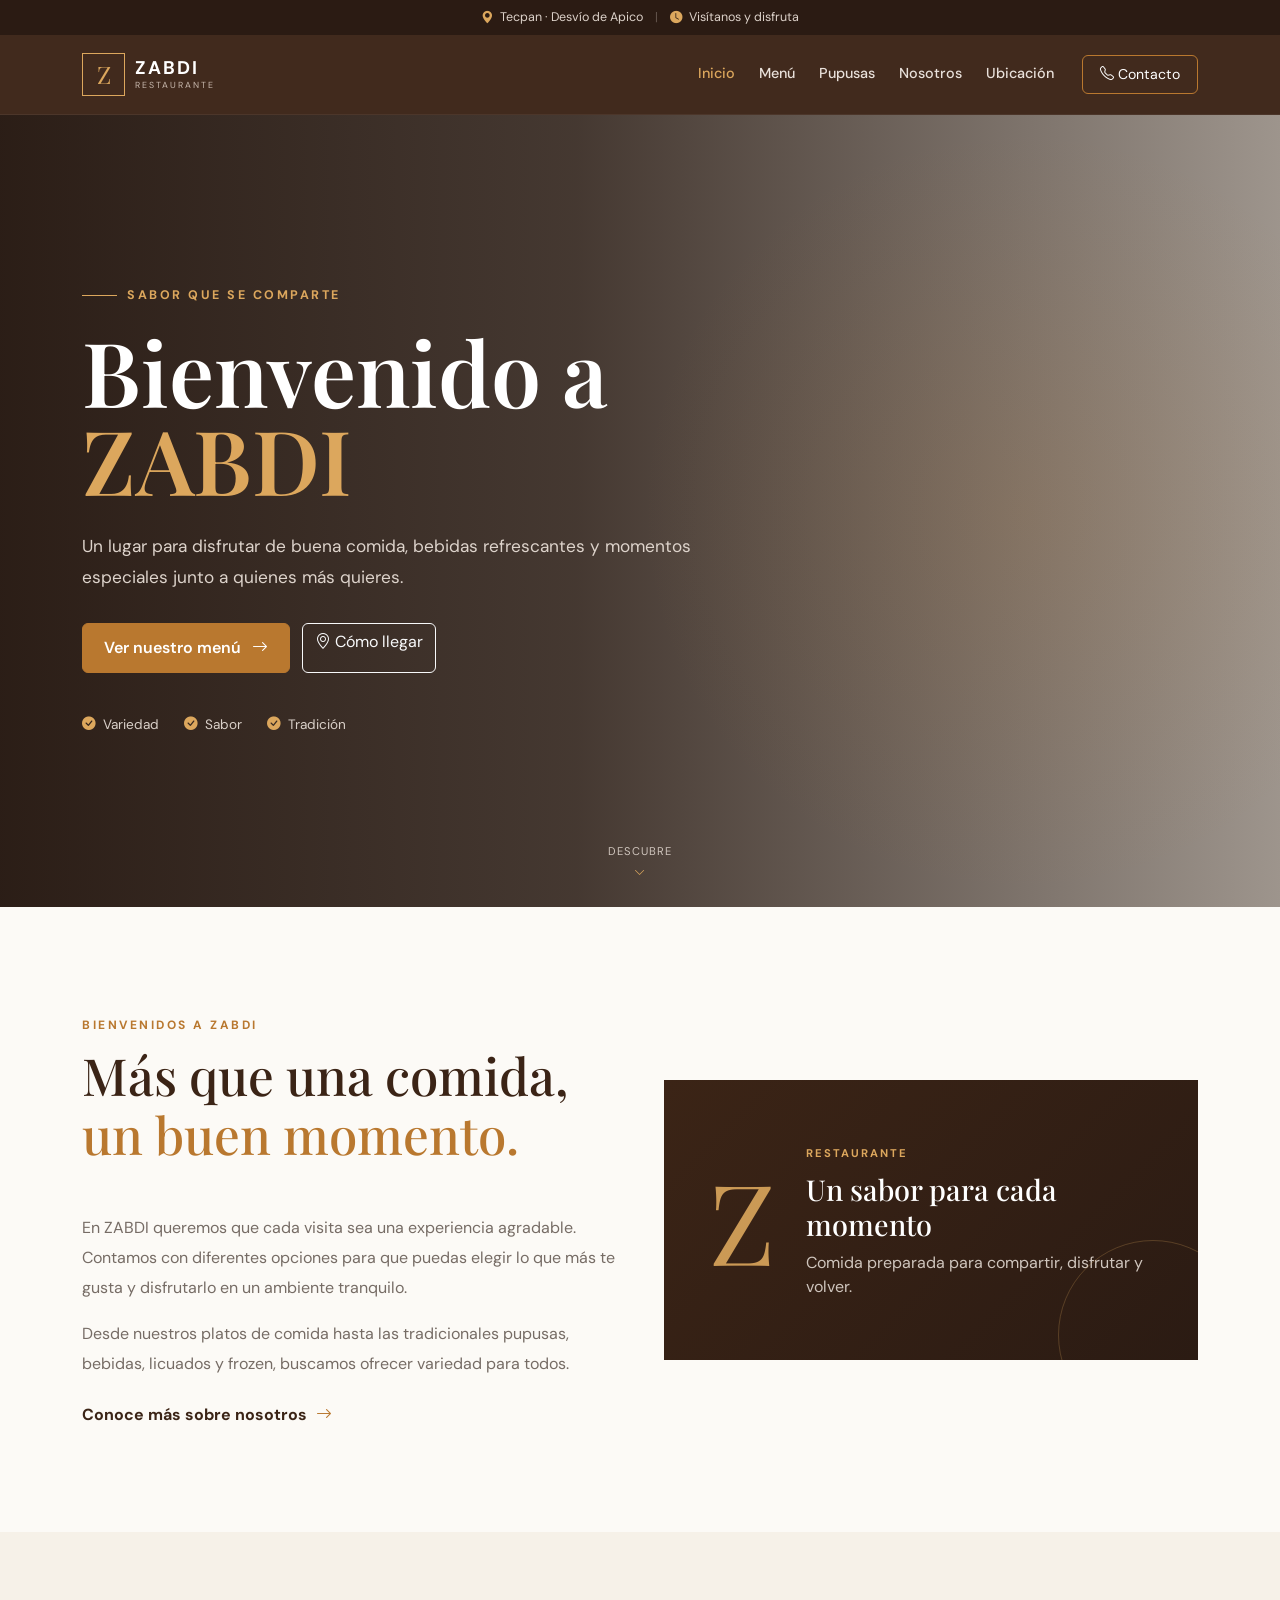
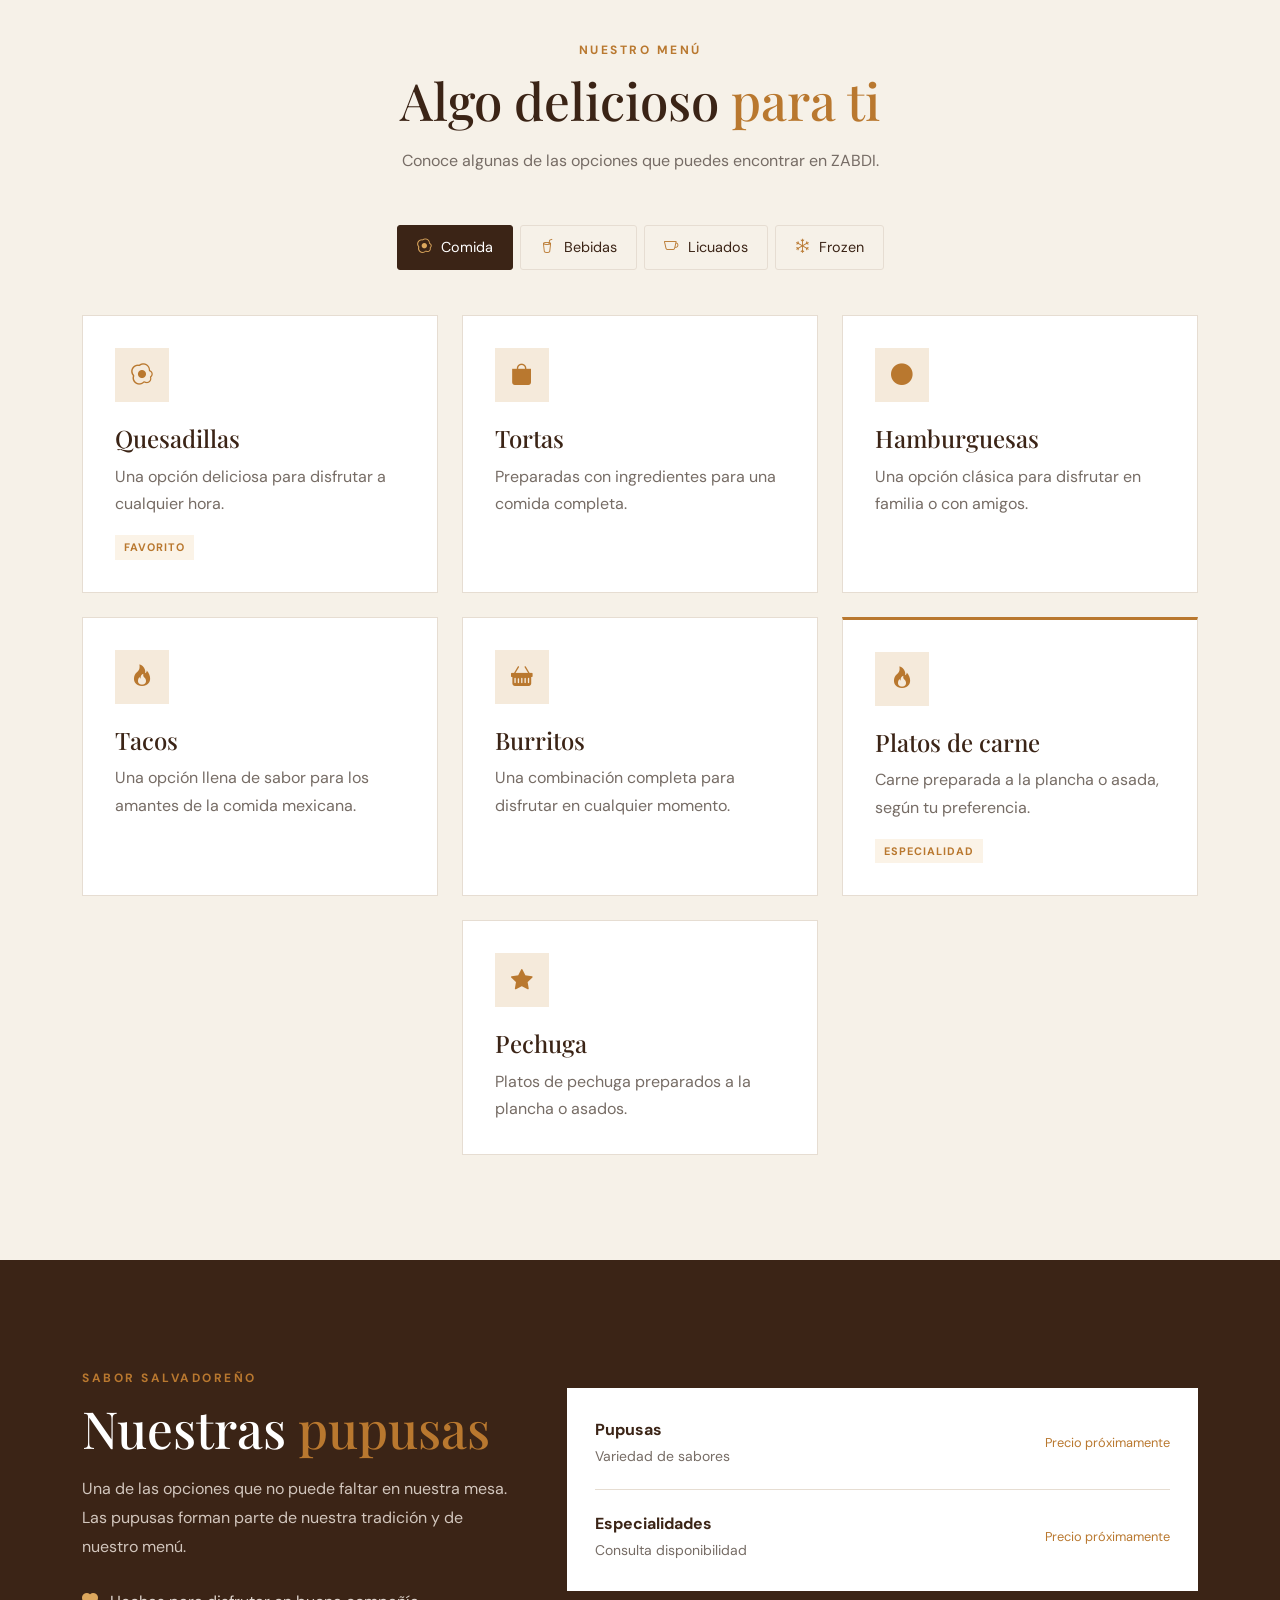
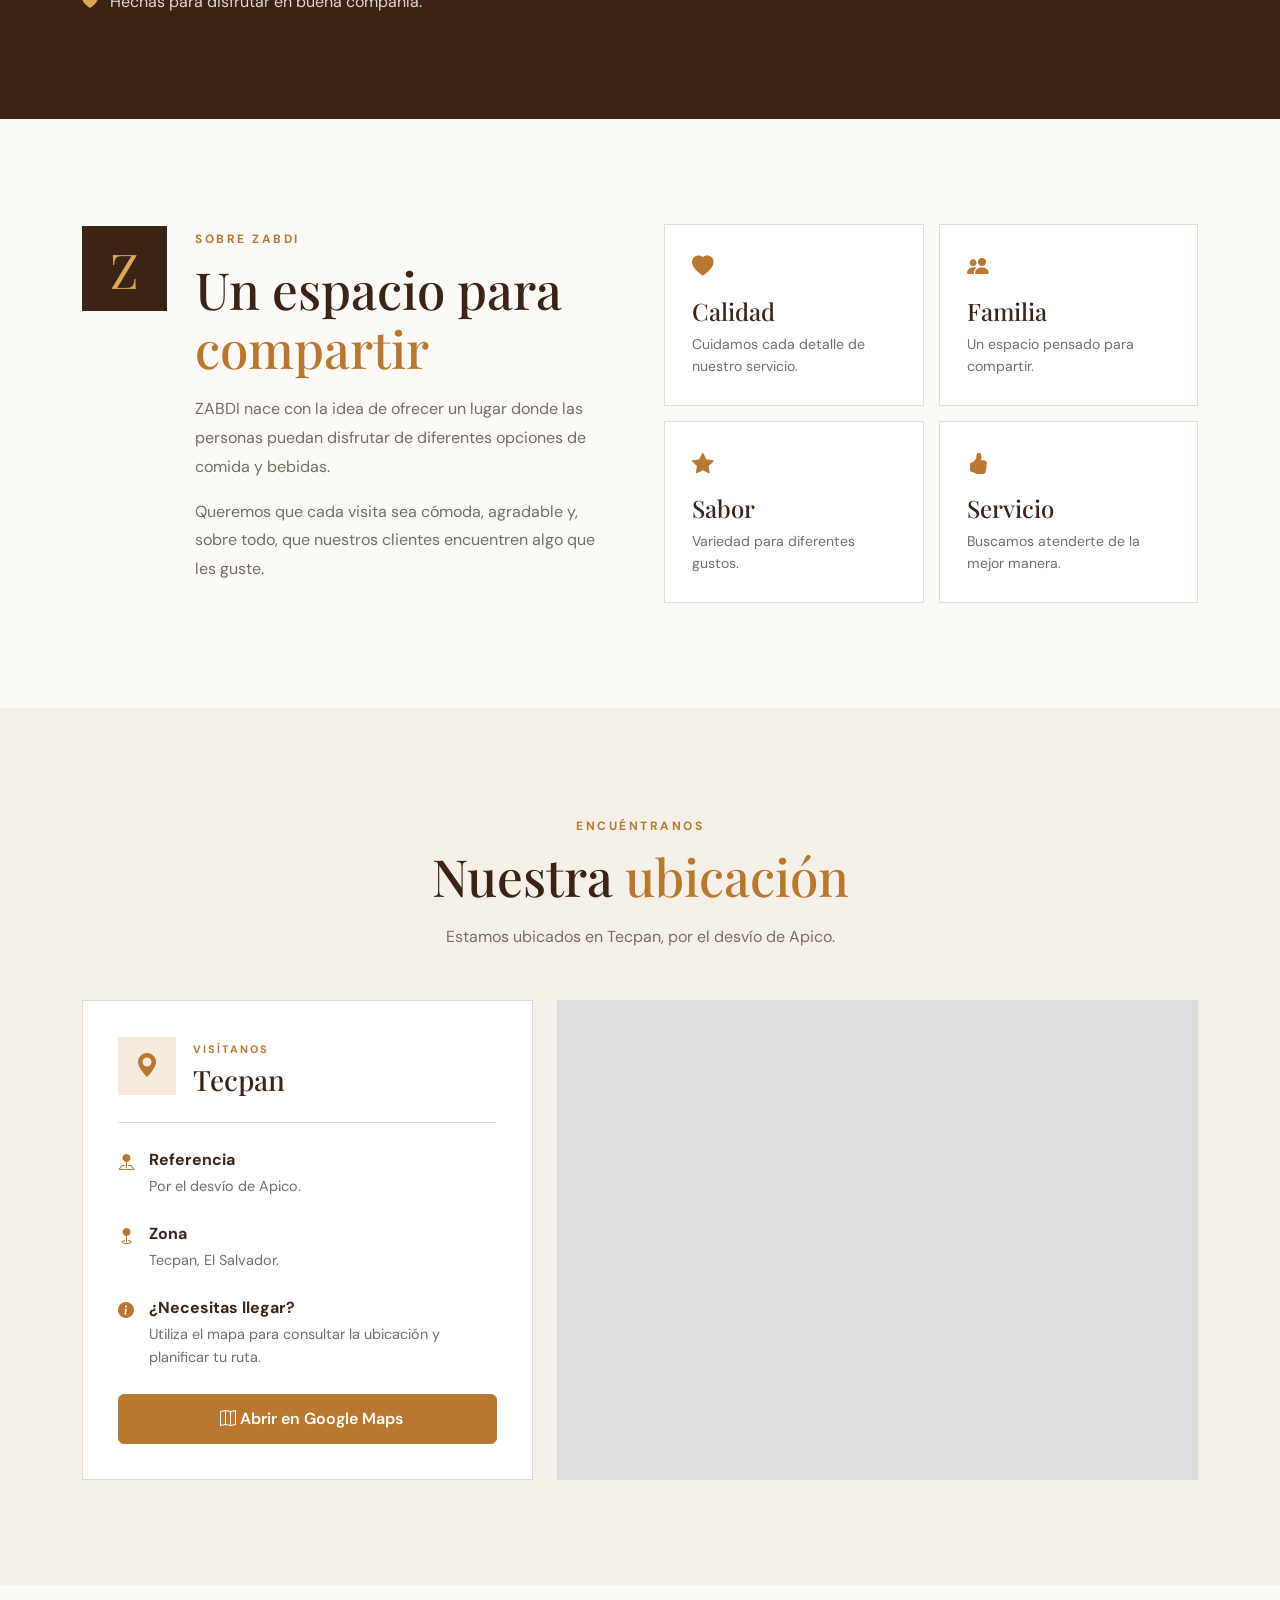
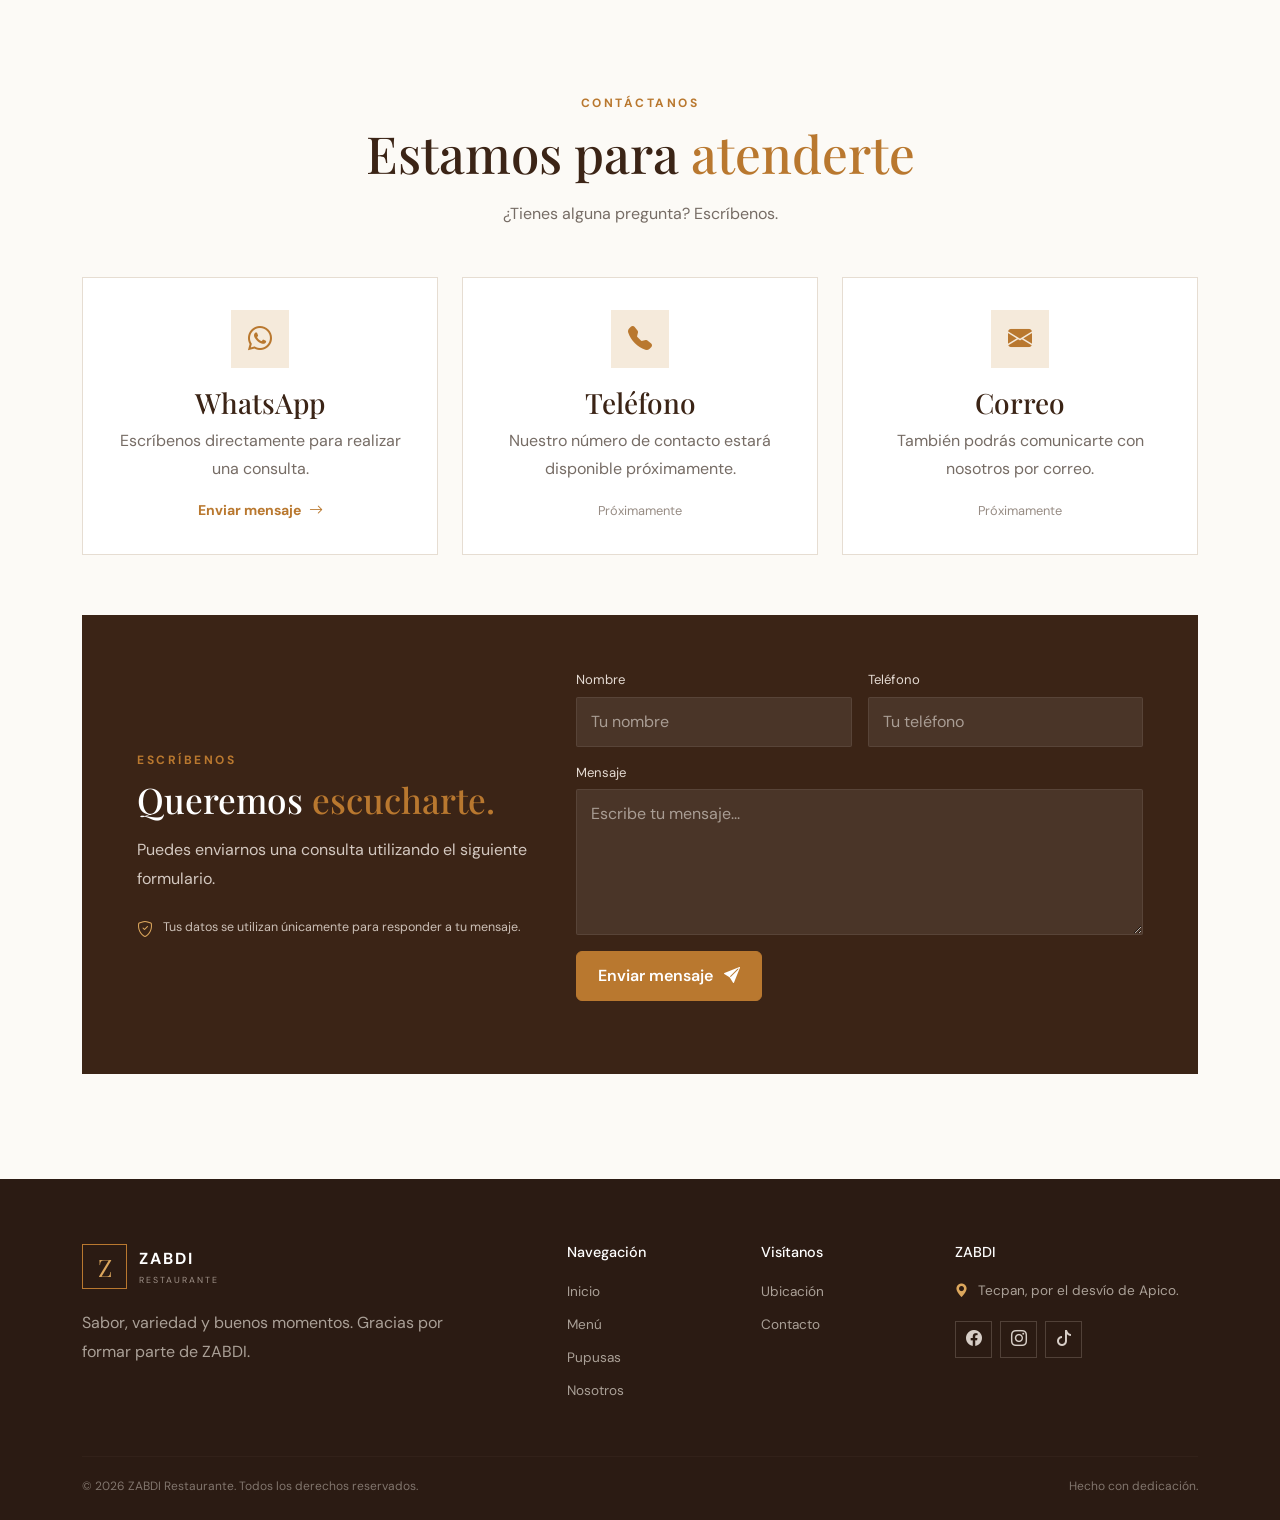
==== commit 0a9387ec: "actualizacion" ====
--- a/index.html
+++ b/index.html
@@ -5,493 +5,911 @@
     <meta charset="UTF-8">
     <meta name="viewport" content="width=device-width, initial-scale=1.0">
 
+    <meta name="description"
+        content="ZABDI Restaurante - Comida, pupusas, bebidas, licuados y frozen. Un lugar para disfrutar con familia y amigos.">
+
     <title>ZABDI | Restaurante</title>
 
-    <!-- Bootstrap 5.3.8 -->
-    <link href="https://cdn.jsdelivr.net/npm/bootstrap@5.3.8/dist/css/bootstrap.min.css" rel="stylesheet">
+    <!-- Bootstrap -->
+    <link
+        href="https://cdn.jsdelivr.net/npm/bootstrap@5.3.8/dist/css/bootstrap.min.css"
+        rel="stylesheet">
 
     <!-- Bootstrap Icons -->
-    <link rel="stylesheet"
+    <link
+        rel="stylesheet"
         href="https://cdn.jsdelivr.net/npm/bootstrap-icons@1.11.3/font/bootstrap-icons.min.css">
 
-    <!-- CSS propio -->
+    <!-- Google Fonts -->
+    <link rel="preconnect" href="https://fonts.googleapis.com">
+    <link rel="preconnect" href="https://fonts.gstatic.com" crossorigin>
+
+    <link
+        href="https://fonts.googleapis.com/css2?family=DM+Sans:wght@400;500;600;700&family=Playfair+Display:wght@500;600;700&display=swap"
+        rel="stylesheet">
+
+    <!-- CSS -->
     <link rel="stylesheet" href="style.css">
 </head>
 
 <body>
 
-    <!-- =========================
-         BARRA DE NAVEGACIÓN
-    ========================== -->
+    <!-- =====================================================
+         BARRA SUPERIOR
+    ====================================================== -->
+
+    <div class="top-bar">
+
+        <div class="container">
+
+            <div class="top-content">
+
+                <span>
+                    <i class="bi bi-geo-alt-fill"></i>
+                    Tecpan · Desvío de Apico
+                </span>
+
+                <span class="top-separator">|</span>
+
+                <span>
+                    <i class="bi bi-clock-fill"></i>
+                    Visítanos y disfruta
+                </span>
+
+            </div>
+
+        </div>
+
+    </div>
+
+
+    <!-- =====================================================
+         NAVBAR
+    ====================================================== -->
+
     <nav class="navbar navbar-expand-lg navbar-dark sticky-top">
+
         <div class="container">
 
-            <a class="navbar-brand fw-bold" href="#inicio">
-                ZABDI
+            <a class="navbar-brand" href="#inicio">
+
+                <div class="brand-mark">
+                    Z
+                </div>
+
+                <div class="brand-text">
+
+                    <strong>ZABDI</strong>
+
+                    <small>RESTAURANTE</small>
+
+                </div>
+
             </a>
 
-            <button class="navbar-toggler" type="button" data-bs-toggle="collapse"
-                data-bs-target="#menuPrincipal">
+
+            <button
+                class="navbar-toggler"
+                type="button"
+                data-bs-toggle="collapse"
+                data-bs-target="#menuPrincipal"
+                aria-controls="menuPrincipal"
+                aria-expanded="false"
+                aria-label="Abrir menú">
+
                 <span class="navbar-toggler-icon"></span>
+
             </button>
 
+
             <div class="collapse navbar-collapse" id="menuPrincipal">
 
-                <ul class="navbar-nav ms-auto">
+                <ul class="navbar-nav ms-auto align-items-lg-center">
 
                     <li class="nav-item">
-                        <a class="nav-link" href="#inicio">Inicio</a>
+                        <a class="nav-link active" href="#inicio">
+                            Inicio
+                        </a>
                     </li>
 
                     <li class="nav-item">
-                        <a class="nav-link" href="#comida">Comida</a>
+                        <a class="nav-link" href="#menu">
+                            Menú
+                        </a>
                     </li>
 
                     <li class="nav-item">
-                        <a class="nav-link" href="#bebidas">Bebidas</a>
+                        <a class="nav-link" href="#pupusas">
+                            Pupusas
+                        </a>
                     </li>
 
                     <li class="nav-item">
-                        <a class="nav-link" href="#licuados">Licuados</a>
+                        <a class="nav-link" href="#nosotros">
+                            Nosotros
+                        </a>
                     </li>
 
                     <li class="nav-item">
-                        <a class="nav-link" href="#frozen">Frozen</a>
+                        <a class="nav-link" href="#ubicacion">
+                            Ubicación
+                        </a>
                     </li>
 
-                    <li class="nav-item">
-                        <a class="nav-link" href="#pupusas">Pupusas</a>
+                    <li class="nav-item ms-lg-3">
+
+                        <a
+                            class="btn btn-nav"
+                            href="#contacto">
+
+                            <i class="bi bi-telephone"></i>
+                            Contacto
+
+                        </a>
+
                     </li>
 
-                    <li class="nav-item">
-                        <a class="nav-link" href="#contacto">Contacto</a>
-                    </li>
-
                 </ul>
 
             </div>
+
         </div>
+
     </nav>
 
 
-    <!-- =========================
-         INICIO
-    ========================== -->
-    <header id="inicio" class="hero">
+    <!-- =====================================================
+         HERO
+    ====================================================== -->
+
+    <header id="inicio" class="hero-section">
+
+        <div class="hero-overlay"></div>
+
+        <div class="container hero-container">
+
+            <div class="row align-items-center">
+
+                <div class="col-lg-7">
+
+                    <div class="hero-content">
+
+                        <div class="hero-label">
+
+                            <span></span>
+
+                            SABOR QUE SE COMPARTE
+
+                        </div>
+
+
+                        <h1>
+                            Bienvenido a
+                            <span>ZABDI</span>
+                        </h1>
+
+
+                        <p class="hero-description">
+
+                            Un lugar para disfrutar de buena comida,
+                            bebidas refrescantes y momentos especiales
+                            junto a quienes más quieres.
+
+                        </p>
+
+
+                        <div class="hero-buttons">
+
+                            <a
+                                href="#menu"
+                                class="btn btn-main">
+
+                                Ver nuestro menú
+
+                                <i class="bi bi-arrow-right"></i>
+
+                            </a>
+
+
+                            <a
+                                href="#ubicacion"
+                                class="btn btn-outline-light">
+
+                                <i class="bi bi-geo-alt"></i>
+
+                                Cómo llegar
+
+                            </a>
+
+                        </div>
+
+
+                        <div class="hero-features">
+
+                            <div>
+
+                                <i class="bi bi-check-circle-fill"></i>
+
+                                <span>Variedad</span>
+
+                            </div>
+
+
+                            <div>
+
+                                <i class="bi bi-check-circle-fill"></i>
+
+                                <span>Sabor</span>
+
+                            </div>
+
+
+                            <div>
+
+                                <i class="bi bi-check-circle-fill"></i>
+
+                                <span>Tradición</span>
+
+                            </div>
+
+                        </div>
+
+                    </div>
+
+                </div>
+
+            </div>
+
+        </div>
+
+
+        <a
+            href="#menu"
+            class="scroll-down">
+
+            <span>Descubre</span>
+
+            <i class="bi bi-chevron-down"></i>
+
+        </a>
+
+    </header>
+
+
+    <!-- =====================================================
+         PRESENTACIÓN
+    ====================================================== -->
+
+    <section class="intro-section">
 
         <div class="container">
 
-            <div class="row align-items-center min-vh-75">
+            <div class="row align-items-center g-5">
+
+                <div class="col-lg-6">
+
+                    <div class="section-heading text-start">
+
+                        <span class="eyebrow">
+                            BIENVENIDOS A ZABDI
+                        </span>
+
+                        <h2>
+                            Más que una comida,
+                            <em>un buen momento.</em>
+                        </h2>
+
+                    </div>
+
+
+                    <p class="intro-text">
+
+                        En ZABDI queremos que cada visita sea una
+                        experiencia agradable. Contamos con diferentes
+                        opciones para que puedas elegir lo que más te
+                        gusta y disfrutarlo en un ambiente tranquilo.
+
+                    </p>
+
+
+                    <p class="intro-text">
+
+                        Desde nuestros platos de comida hasta las
+                        tradicionales pupusas, bebidas, licuados y
+                        frozen, buscamos ofrecer variedad para todos.
+
+                    </p>
+
+
+                    <a
+                        href="#nosotros"
+                        class="text-link">
+
+                        Conoce más sobre nosotros
+
+                        <i class="bi bi-arrow-right"></i>
+
+                    </a>
+
+                </div>
+
+
+                <div class="col-lg-6">
+
+                    <div class="intro-highlight">
+
+                        <div class="highlight-number">
+                            Z
+                        </div>
+
+                        <div>
+
+                            <span>RESTAURANTE</span>
+
+                            <h3>
+                                Un sabor para cada momento
+                            </h3>
+
+                            <p>
+                                Comida preparada para compartir,
+                                disfrutar y volver.
+                            </p>
+
+                        </div>
+
+                    </div>
+
+                </div>
+
+            </div>
+
+        </div>
+
+    </section>
+
+
+    <!-- =====================================================
+         MENÚ
+    ====================================================== -->
+
+    <section id="menu" class="menu-section">
+
+        <div class="container">
+
+            <div class="section-heading">
+
+                <span class="eyebrow">
+                    NUESTRO MENÚ
+                </span>
+
+                <h2>
+                    Algo delicioso
+                    <em>para ti</em>
+                </h2>
+
+                <p>
+                    Conoce algunas de las opciones que puedes
+                    encontrar en ZABDI.
+                </p>
+
+            </div>
+
+
+            <!-- PESTAÑAS -->
+
+            <ul
+                class="nav nav-pills menu-tabs justify-content-center"
+                id="menuTabs"
+                role="tablist">
+
+                <li class="nav-item" role="presentation">
+
+                    <button
+                        class="nav-link active"
+                        data-bs-toggle="pill"
+                        data-bs-target="#comida"
+                        type="button">
+
+                        <i class="bi bi-egg-fried"></i>
+
+                        Comida
+
+                    </button>
+
+                </li>
+
+
+                <li class="nav-item" role="presentation">
+
+                    <button
+                        class="nav-link"
+                        data-bs-toggle="pill"
+                        data-bs-target="#bebidas"
+                        type="button">
+
+                        <i class="bi bi-cup-straw"></i>
+
+                        Bebidas
+
+                    </button>
+
+                </li>
+
+
+                <li class="nav-item" role="presentation">
+
+                    <button
+                        class="nav-link"
+                        data-bs-toggle="pill"
+                        data-bs-target="#licuados"
+                        type="button">
+
+                        <i class="bi bi-cup"></i>
+
+                        Licuados
+
+                    </button>
+
+                </li>
+
+
+                <li class="nav-item" role="presentation">
+
+                    <button
+                        class="nav-link"
+                        data-bs-toggle="pill"
+                        data-bs-target="#frozen"
+                        type="button">
+
+                        <i class="bi bi-snow"></i>
+
+                        Frozen
+
+                    </button>
+
+                </li>
+
+            </ul>
+
+
+            <div class="tab-content">
+
+
+                <!-- COMIDA -->
+
+                <div
+                    class="tab-pane fade show active"
+                    id="comida">
+
+                    <div class="row g-4">
+
+
+                        <div class="col-md-6 col-lg-4">
+
+                            <div class="food-card">
+
+                                <div class="food-icon">
+                                    <i class="bi bi-egg-fried"></i>
+                                </div>
+
+                                <h3>Quesadillas</h3>
+
+                                <p>
+                                    Una opción deliciosa para
+                                    disfrutar a cualquier hora.
+                                </p>
+
+                                <span class="food-tag">
+                                    Favorito
+                                </span>
+
+                            </div>
+
+                        </div>
+
+
+                        <div class="col-md-6 col-lg-4">
+
+                            <div class="food-card">
+
+                                <div class="food-icon">
+                                    <i class="bi bi-bag-fill"></i>
+                                </div>
+
+                                <h3>Tortas</h3>
+
+                                <p>
+                                    Preparadas con ingredientes
+                                    para una comida completa.
+                                </p>
+
+                            </div>
+
+                        </div>
+
+
+                        <div class="col-md-6 col-lg-4">
+
+                            <div class="food-card">
+
+                                <div class="food-icon">
+                                    <i class="bi bi-circle-fill"></i>
+                                </div>
+
+                                <h3>Hamburguesas</h3>
+
+                                <p>
+                                    Una opción clásica para disfrutar
+                                    en familia o con amigos.
+                                </p>
+
+                            </div>
+
+                        </div>
+
+
+                        <div class="col-md-6 col-lg-4">
+
+                            <div class="food-card">
+
+                                <div class="food-icon">
+                                    <i class="bi bi-fire"></i>
+                                </div>
+
+                                <h3>Tacos</h3>
+
+                                <p>
+                                    Una opción llena de sabor para
+                                    los amantes de la comida mexicana.
+                                </p>
+
+                            </div>
+
+                        </div>
+
+
+                        <div class="col-md-6 col-lg-4">
+
+                            <div class="food-card">
+
+                                <div class="food-icon">
+                                    <i class="bi bi-basket-fill"></i>
+                                </div>
+
+                                <h3>Burritos</h3>
+
+                                <p>
+                                    Una combinación completa para
+                                    disfrutar en cualquier momento.
+                                </p>
+
+                            </div>
+
+                        </div>
+
+
+                        <div class="col-md-6 col-lg-4">
+
+                            <div class="food-card featured-food">
+
+                                <div class="food-icon">
+                                    <i class="bi bi-fire"></i>
+                                </div>
+
+                                <h3>Platos de carne</h3>
+
+                                <p>
+                                    Carne preparada a la plancha
+                                    o asada, según tu preferencia.
+                                </p>
+
+                                <span class="food-tag">
+                                    Especialidad
+                                </span>
+
+                            </div>
+
+                        </div>
+
+
+                        <div class="col-md-6 col-lg-4 mx-auto">
+
+                            <div class="food-card">
+
+                                <div class="food-icon">
+                                    <i class="bi bi-star-fill"></i>
+                                </div>
+
+                                <h3>Pechuga</h3>
+
+                                <p>
+                                    Platos de pechuga preparados
+                                    a la plancha o asados.
+                                </p>
+
+                            </div>
+
+                        </div>
+
+                    </div>
+
+                </div>
+
+
+                <!-- BEBIDAS -->
+
+                <div
+                    class="tab-pane fade"
+                    id="bebidas">
+
+                    <div class="row g-4 justify-content-center">
+
+                        <div class="col-md-6">
+
+                            <div class="drink-card">
+
+                                <div class="drink-icon">
+                                    <i class="bi bi-cup-straw"></i>
+                                </div>
+
+                                <div>
+
+                                    <span class="small-label">
+                                        REFRESCOS
+                                    </span>
+
+                                    <h3>Coca-Cola</h3>
+
+                                    <ul>
+                                        <li>Personal</li>
+                                        <li>1 litro</li>
+                                        <li>2 litros</li>
+                                    </ul>
+
+                                </div>
+
+                            </div>
+
+                        </div>
+
+
+                        <div class="col-md-6">
+
+                            <div class="drink-card">
+
+                                <div class="drink-icon">
+                                    <i class="bi bi-cup-straw"></i>
+                                </div>
+
+                                <div>
+
+                                    <span class="small-label">
+                                        JUGOS
+                                    </span>
+
+                                    <h3>Jugos del Valle</h3>
+
+                                    <ul>
+                                        <li>Personal</li>
+                                        <li>1 litro</li>
+                                        <li>2 litros</li>
+                                    </ul>
+
+                                </div>
+
+                            </div>
+
+                        </div>
+
+                    </div>
+
+                </div>
+
+
+                <!-- LICUADOS -->
+
+                <div
+                    class="tab-pane fade"
+                    id="licuados">
+
+                    <div class="flavors-grid">
+
+                        <div class="flavor-item">
+
+                            <i class="bi bi-cup"></i>
+
+                            <h4>Guineo</h4>
+
+                        </div>
+
+
+                        <div class="flavor-item">
+
+                            <i class="bi bi-cup"></i>
+
+                            <h4>Fresa</h4>
+
+                        </div>
+
+
+                        <div class="flavor-item">
+
+                            <i class="bi bi-cookie"></i>
+
+                            <h4>Galleta</h4>
+
+                        </div>
+
+
+                        <div class="flavor-item">
+
+                            <i class="bi bi-cup"></i>
+
+                            <h4>Piña</h4>
+
+                        </div>
+
+
+                        <div class="flavor-item">
+
+                            <i class="bi bi-cup"></i>
+
+                            <h4>Naranja</h4>
+
+                        </div>
+
+                    </div>
+
+                </div>
+
+
+                <!-- FROZEN -->
+
+                <div
+                    class="tab-pane fade"
+                    id="frozen">
+
+                    <div class="flavors-grid">
+
+                        <div class="flavor-item frozen-item">
+
+                            <i class="bi bi-snow"></i>
+
+                            <h4>Galleta</h4>
+
+                        </div>
+
+
+                        <div class="flavor-item frozen-item">
+
+                            <i class="bi bi-snow"></i>
+
+                            <h4>Chocolate</h4>
+
+                        </div>
+
+
+                        <div class="flavor-item frozen-item">
+
+                            <i class="bi bi-snow"></i>
+
+                            <h4>Vainilla</h4>
+
+                        </div>
+
+
+                        <div class="flavor-item frozen-item">
+
+                            <i class="bi bi-snow"></i>
+
+                            <h4>Fresa</h4>
+
+                        </div>
+
+
+                        <div class="flavor-item frozen-item">
+
+                            <i class="bi bi-snow"></i>
+
+                            <h4>Guineo</h4>
+
+                        </div>
+
+                    </div>
+
+                </div>
+
+            </div>
+
+        </div>
+
+    </section>
+
+
+    <!-- =====================================================
+         PUPUSAS
+    ====================================================== -->
+
+    <section id="pupusas" class="pupusa-section">
+
+        <div class="container">
+
+            <div class="row align-items-center g-5">
+
+                <div class="col-lg-5">
+
+                    <div class="pupusa-intro">
+
+                        <span class="eyebrow">
+                            SABOR SALVADOREÑO
+                        </span>
+
+                        <h2>
+                            Nuestras
+                            <em>pupusas</em>
+                        </h2>
+
+                        <p>
+                            Una de las opciones que no puede faltar
+                            en nuestra mesa. Las pupusas forman parte
+                            de nuestra tradición y de nuestro menú.
+                        </p>
+
+                        <div class="pupusa-note">
+
+                            <i class="bi bi-heart-fill"></i>
+
+                            <span>
+                                Hechas para disfrutar en buena compañía.
+                            </span>
+
+                        </div>
+
+                    </div>
+
+                </div>
+
 
                 <div class="col-lg-7">
 
-                    <span class="badge badge-restaurante mb-3">
-                        RESTAURANTE ZABDI
-                    </span>
-
-                    <h1>
-                        Sabor que se disfruta
-                        <span>en cada plato</span>
-                    </h1>
-
-                    <p class="lead">
-                        Disfruta de nuestra variedad de comidas, bebidas,
-                        licuados, frozen y pupusas preparadas para compartir
-                        buenos momentos.
-                    </p>
-
-                    <div class="mt-4">
-
-                        <a href="#comida" class="btn btn-principal me-2">
-                            Ver menú
-                        </a>
-
-                        <a href="#contacto" class="btn btn-outline-light">
-                            Contáctanos
-                        </a>
-
-                    </div>
-
-                </div>
-
-            </div>
-
-        </div>
-
-    </header>
-
-
-    <!-- =========================
-         COMIDA
-    ========================== -->
-    <section id="comida" class="seccion">
-
-        <div class="container">
-
-            <div class="titulo-seccion">
-                <span>MENÚ</span>
-                <h2>Comida</h2>
-                <p>
-                    Encuentra diferentes opciones para disfrutar
-                    de una buena comida.
-                </p>
-            </div>
-
-            <div class="row g-4">
-
-                <div class="col-md-6 col-lg-4">
-                    <div class="menu-card">
-                        <div class="icono-menu">
-                            <i class="bi bi-egg-fried"></i>
-                        </div>
-
-                        <h3>Quesadillas</h3>
-
-                        <p>
-                            Deliciosas quesadillas preparadas
-                            para disfrutar en cualquier momento.
-                        </p>
-                    </div>
-                </div>
-
-
-                <div class="col-md-6 col-lg-4">
-                    <div class="menu-card">
-
-                        <div class="icono-menu">
-                            <i class="bi bi-bag-fill"></i>
-                        </div>
-
-                        <h3>Tortas</h3>
-
-                        <p>
-                            Tortas preparadas con ingredientes
-                            seleccionados y mucho sabor.
-                        </p>
-
-                    </div>
-                </div>
-
-
-                <div class="col-md-6 col-lg-4">
-                    <div class="menu-card">
-
-                        <div class="icono-menu">
-                            <i class="bi bi-burger"></i>
-                        </div>
-
-                        <h3>Hamburguesas</h3>
-
-                        <p>
-                            Hamburguesas preparadas al momento
-                            para disfrutar con toda la familia.
-                        </p>
-
-                    </div>
-                </div>
-
-
-                <div class="col-md-6 col-lg-4">
-                    <div class="menu-card">
-
-                        <div class="icono-menu">
-                            <i class="bi bi-circle-fill"></i>
-                        </div>
-
-                        <h3>Tacos</h3>
-
-                        <p>
-                            Tacos preparados con ingredientes
-                            frescos y llenos de sabor.
-                        </p>
-
-                    </div>
-                </div>
-
-
-                <div class="col-md-6 col-lg-4">
-                    <div class="menu-card">
-
-                        <div class="icono-menu">
-                            <i class="bi bi-basket-fill"></i>
-                        </div>
-
-                        <h3>Burritos</h3>
-
-                        <p>
-                            Burritos preparados con una combinación
-                            de ingredientes para una comida completa.
-                        </p>
-
-                    </div>
-                </div>
-
-
-                <div class="col-md-6 col-lg-4">
-                    <div class="menu-card">
-
-                        <div class="icono-menu">
-                            <i class="bi bi-fire"></i>
-                        </div>
-
-                        <h3>Carnes</h3>
-
-                        <p>
-                            Platos de carne preparados a la plancha
-                            o asados, según tu preferencia.
-                        </p>
-
-                    </div>
-                </div>
-
-
-                <div class="col-md-6 col-lg-4 mx-md-auto">
-                    <div class="menu-card">
-
-                        <div class="icono-menu">
-                            <i class="bi bi-star-fill"></i>
-                        </div>
-
-                        <h3>Pechuga</h3>
-
-                        <p>
-                            Platos de pechuga preparados a la plancha
-                            o asados.
-                        </p>
-
-                    </div>
-                </div>
-
-            </div>
-
-        </div>
-
-    </section>
-
-
-    <!-- =========================
-         BEBIDAS
-    ========================== -->
-    <section id="bebidas" class="seccion seccion-clara">
-
-        <div class="container">
-
-            <div class="titulo-seccion">
-                <span>BEBIDAS</span>
-                <h2>Refresca tu momento</h2>
-                <p>
-                    Acompaña tus comidas con nuestras opciones de bebidas.
-                </p>
-            </div>
-
-
-            <div class="row g-4">
-
-                <div class="col-md-6">
-
-                    <div class="lista-card">
-
-                        <div class="lista-icono">
-                            <i class="bi bi-cup-straw"></i>
-                        </div>
-
-                        <div>
-                            <h3>Coca-Cola</h3>
-
-                            <ul>
-                                <li>Presentación personal</li>
-                                <li>Presentación de 1 litro</li>
-                                <li>Presentación de 2 litros</li>
-                            </ul>
-                        </div>
-
-                    </div>
-
-                </div>
-
-
-                <div class="col-md-6">
-
-                    <div class="lista-card">
-
-                        <div class="lista-icono">
-                            <i class="bi bi-cup-straw"></i>
-                        </div>
-
-                        <div>
-                            <h3>Jugos del Valle</h3>
-
-                            <ul>
-                                <li>Presentación personal</li>
-                                <li>Presentación de 1 litro</li>
-                                <li>Presentación de 2 litros</li>
-                            </ul>
-                        </div>
-
-                    </div>
-
-                </div>
-
-            </div>
-
-        </div>
-
-    </section>
-
-
-    <!-- =========================
-         LICUADOS
-    ========================== -->
-    <section id="licuados" class="seccion">
-
-        <div class="container">
-
-            <div class="titulo-seccion">
-                <span>LICUADOS</span>
-                <h2>Licuados naturales</h2>
-                <p>
-                    Elige tu sabor favorito.
-                </p>
-            </div>
-
-
-            <div class="row g-3 justify-content-center">
-
-                <div class="col-6 col-md-4 col-lg-2">
-                    <div class="sabor-card">
-                        <i class="bi bi-cup"></i>
-                        <h4>Guineo</h4>
-                    </div>
-                </div>
-
-                <div class="col-6 col-md-4 col-lg-2">
-                    <div class="sabor-card">
-                        <i class="bi bi-cup"></i>
-                        <h4>Fresa</h4>
-                    </div>
-                </div>
-
-                <div class="col-6 col-md-4 col-lg-2">
-                    <div class="sabor-card">
-                        <i class="bi bi-cookie"></i>
-                        <h4>Galleta</h4>
-                    </div>
-                </div>
-
-                <div class="col-6 col-md-4 col-lg-2">
-                    <div class="sabor-card">
-                        <i class="bi bi-cup"></i>
-                        <h4>Piña</h4>
-                    </div>
-                </div>
-
-                <div class="col-6 col-md-4 col-lg-2">
-                    <div class="sabor-card">
-                        <i class="bi bi-cup"></i>
-                        <h4>Naranja</h4>
-                    </div>
-                </div>
-
-            </div>
-
-        </div>
-
-    </section>
-
-
-    <!-- =========================
-         FROZEN
-    ========================== -->
-    <section id="frozen" class="seccion seccion-clara">
-
-        <div class="container">
-
-            <div class="titulo-seccion">
-                <span>FROZEN</span>
-                <h2>Frozen</h2>
-                <p>
-                    Diferentes sabores para disfrutar bien frío.
-                </p>
-            </div>
-
-
-            <div class="row g-3 justify-content-center">
-
-                <div class="col-6 col-md-4 col-lg-2">
-                    <div class="sabor-card frozen">
-                        <i class="bi bi-snow"></i>
-                        <h4>Galleta</h4>
-                    </div>
-                </div>
-
-                <div class="col-6 col-md-4 col-lg-2">
-                    <div class="sabor-card frozen">
-                        <i class="bi bi-snow"></i>
-                        <h4>Chocolate</h4>
-                    </div>
-                </div>
-
-                <div class="col-6 col-md-4 col-lg-2">
-                    <div class="sabor-card frozen">
-                        <i class="bi bi-snow"></i>
-                        <h4>Vainilla</h4>
-                    </div>
-                </div>
-
-                <div class="col-6 col-md-4 col-lg-2">
-                    <div class="sabor-card frozen">
-                        <i class="bi bi-snow"></i>
-                        <h4>Fresa</h4>
-                    </div>
-                </div>
-
-                <div class="col-6 col-md-4 col-lg-2">
-                    <div class="sabor-card frozen">
-                        <i class="bi bi-snow"></i>
-                        <h4>Guineo</h4>
-                    </div>
-                </div>
-
-            </div>
-
-        </div>
-
-    </section>
-
-
-    <!-- =========================
-         PUPUSAS
-    ========================== -->
-    <section id="pupusas" class="seccion">
-
-        <div class="container">
-
-            <div class="titulo-seccion">
-                <span>TRADICIÓN</span>
-                <h2>Pupusas</h2>
-                <p>
-                    Nuestras pupusas, tal como las tenías anteriormente.
-                </p>
-            </div>
-
-
-            <div class="row justify-content-center">
-
-                <div class="col-lg-8">
-
-                    <div class="pupusas-box">
-
-                        <div class="pupusa-item">
-                            <span>Pupusas</span>
-                            <span class="precio-pendiente">
+                    <div class="pupusa-menu">
+
+                        <!--
+                            AQUÍ PUEDES COLOCAR DESPUÉS
+                            LAS PUPUSAS EXACTAS Y LOS PRECIOS
+                            DE TU MENÚ ORIGINAL.
+                        -->
+
+                        <div class="pupusa-row">
+
+                            <div>
+                                <strong>Pupusas</strong>
+                                <small>
+                                    Variedad de sabores
+                                </small>
+                            </div>
+
+                            <span>
                                 Precio próximamente
                             </span>
-                        </div>
-
-                        <!--
-                            AQUÍ SE COLOCARÁN LAS PUPUSAS
-                            Y LOS PRECIOS EXACTOS DE TU VERSIÓN ANTERIOR.
-                        -->
+
+                        </div>
+
+
+                        <div class="pupusa-row">
+
+                            <div>
+                                <strong>Especialidades</strong>
+                                <small>
+                                    Consulta disponibilidad
+                                </small>
+                            </div>
+
+                            <span>
+                                Precio próximamente
+                            </span>
+
+                        </div>
 
                     </div>
 
@@ -504,75 +922,241 @@
     </section>
 
 
-    <!-- =========================
+    <!-- =====================================================
+         NOSOTROS
+    ====================================================== -->
+
+    <section id="nosotros" class="about-section">
+
+        <div class="container">
+
+            <div class="row g-5 align-items-center">
+
+                <div class="col-lg-6">
+
+                    <div class="about-box">
+
+                        <span class="about-letter">
+                            Z
+                        </span>
+
+                        <div>
+
+                            <span class="eyebrow">
+                                SOBRE ZABDI
+                            </span>
+
+                            <h2>
+                                Un espacio para
+                                <em>compartir</em>
+                            </h2>
+
+                            <p>
+                                ZABDI nace con la idea de ofrecer un
+                                lugar donde las personas puedan
+                                disfrutar de diferentes opciones
+                                de comida y bebidas.
+                            </p>
+
+                            <p>
+                                Queremos que cada visita sea cómoda,
+                                agradable y, sobre todo, que nuestros
+                                clientes encuentren algo que les guste.
+                            </p>
+
+                        </div>
+
+                    </div>
+
+                </div>
+
+
+                <div class="col-lg-6">
+
+                    <div class="values-grid">
+
+                        <div class="value-card">
+
+                            <i class="bi bi-heart-fill"></i>
+
+                            <h4>Calidad</h4>
+
+                            <p>
+                                Cuidamos cada detalle de nuestro servicio.
+                            </p>
+
+                        </div>
+
+
+                        <div class="value-card">
+
+                            <i class="bi bi-people-fill"></i>
+
+                            <h4>Familia</h4>
+
+                            <p>
+                                Un espacio pensado para compartir.
+                            </p>
+
+                        </div>
+
+
+                        <div class="value-card">
+
+                            <i class="bi bi-star-fill"></i>
+
+                            <h4>Sabor</h4>
+
+                            <p>
+                                Variedad para diferentes gustos.
+                            </p>
+
+                        </div>
+
+
+                        <div class="value-card">
+
+                            <i class="bi bi-hand-thumbs-up-fill"></i>
+
+                            <h4>Servicio</h4>
+
+                            <p>
+                                Buscamos atenderte de la mejor manera.
+                            </p>
+
+                        </div>
+
+                    </div>
+
+                </div>
+
+            </div>
+
+        </div>
+
+    </section>
+
+
+    <!-- =====================================================
          UBICACIÓN
-    ========================== -->
-    <section id="ubicacion" class="seccion seccion-clara">
+    ====================================================== -->
+
+    <section id="ubicacion" class="location-section">
 
         <div class="container">
 
-            <div class="titulo-seccion">
-                <span>VISÍTANOS</span>
-                <h2>Ubicación</h2>
+            <div class="section-heading">
+
+                <span class="eyebrow">
+                    ENCUÉNTRANOS
+                </span>
+
+                <h2>
+                    Nuestra
+                    <em>ubicación</em>
+                </h2>
+
                 <p>
-                    Encuentra fácilmente nuestro restaurante.
+                    Estamos ubicados en Tecpan, por el desvío de Apico.
                 </p>
+
             </div>
 
 
-            <div class="row g-4 align-items-stretch">
+            <div class="row g-4">
 
                 <div class="col-lg-5">
 
-                    <div class="ubicacion-info">
-
-                        <div class="info-item">
-
-                            <div class="info-icono">
+                    <div class="location-card">
+
+                        <div class="location-card-header">
+
+                            <div class="location-icon">
+
                                 <i class="bi bi-geo-alt-fill"></i>
+
                             </div>
 
                             <div>
-                                <h4>Dirección</h4>
-                                <p>
-                                    Ateos, La Libertad, El Salvador
-                                </p>
-                            </div>
-
-                        </div>
-
-
-                        <div class="info-item">
-
-                            <div class="info-icono">
-                                <i class="bi bi-clock-fill"></i>
-                            </div>
-
-                            <div>
-                                <h4>Horario</h4>
-                                <p>
-                                    Consulta nuestros horarios de atención.
-                                </p>
-                            </div>
-
-                        </div>
-
-
-                        <div class="info-item">
-
-                            <div class="info-icono">
+
+                                <span>VISÍTANOS</span>
+
+                                <h3>
+                                    Tecpan
+                                </h3>
+
+                            </div>
+
+                        </div>
+
+
+                        <div class="location-details">
+
+                            <div class="detail">
+
+                                <i class="bi bi-pin-map-fill"></i>
+
+                                <div>
+
+                                    <strong>Referencia</strong>
+
+                                    <p>
+                                        Por el desvío de Apico.
+                                    </p>
+
+                                </div>
+
+                            </div>
+
+
+                            <div class="detail">
+
                                 <i class="bi bi-geo-fill"></i>
-                            </div>
-
-                            <div>
-                                <h4>Referencia</h4>
-                                <p>
-                                    Cerca del Complejo Educativo
-                                    Católico San Antonio de Padua.
-                                </p>
-                            </div>
-
-                        </div>
+
+                                <div>
+
+                                    <strong>Zona</strong>
+
+                                    <p>
+                                        Tecpan, El Salvador.
+                                    </p>
+
+                                </div>
+
+                            </div>
+
+
+                            <div class="detail">
+
+                                <i class="bi bi-info-circle-fill"></i>
+
+                                <div>
+
+                                    <strong>¿Necesitas llegar?</strong>
+
+                                    <p>
+                                        Utiliza el mapa para consultar
+                                        la ubicación y planificar tu ruta.
+                                    </p>
+
+                                </div>
+
+                            </div>
+
+                        </div>
+
+
+                        <a
+                            href="https://www.google.com/maps/search/?api=1&query=Tecpan%20desvio%20de%20Apico%20El%20Salvador"
+                            target="_blank"
+                            rel="noopener noreferrer"
+                            class="btn btn-main w-100">
+
+                            <i class="bi bi-map"></i>
+
+                            Abrir en Google Maps
+
+                        </a>
 
                     </div>
 
@@ -581,10 +1165,10 @@
 
                 <div class="col-lg-7">
 
-                    <div class="mapa">
+                    <div class="map-container">
 
                         <iframe
-                            src="https://www.google.com/maps?q=Ateos,La%20Libertad,El%20Salvador&output=embed"
+                            src="https://www.google.com/maps?q=Tecpan%20desvio%20de%20Apico%20El%20Salvador&output=embed"
                             loading="lazy"
                             allowfullscreen>
                         </iframe>
@@ -600,95 +1184,158 @@
     </section>
 
 
-    <!-- =========================
+    <!-- =====================================================
          CONTACTO
-    ========================== -->
-    <section id="contacto" class="seccion contacto">
+    ====================================================== -->
+
+    <section id="contacto" class="contact-section">
 
         <div class="container">
 
-            <div class="titulo-seccion titulo-blanco">
-
-                <span>CONTACTO</span>
-
-                <h2>Estamos para atenderte</h2>
+            <div class="section-heading">
+
+                <span class="eyebrow">
+                    CONTÁCTANOS
+                </span>
+
+                <h2>
+                    Estamos para
+                    <em>atenderte</em>
+                </h2>
 
                 <p>
-                    Comunícate con nosotros para realizar consultas,
-                    pedidos o solicitar información.
+                    ¿Tienes alguna pregunta? Escríbenos.
                 </p>
 
             </div>
 
 
-            <div class="row g-4 justify-content-center">
+            <div class="row g-4">
+
 
                 <div class="col-md-4">
 
-                    <div class="contacto-card">
-
-                        <i class="bi bi-telephone-fill"></i>
-
-                        <h4>Teléfono</h4>
+                    <div class="contact-card">
+
+                        <div class="contact-icon">
+
+                            <i class="bi bi-whatsapp"></i>
+
+                        </div>
+
+                        <h3>WhatsApp</h3>
 
                         <p>
+                            Escríbenos directamente para
+                            realizar una consulta.
+                        </p>
+
+                        <a
+                            href="#"
+                            class="contact-link">
+
+                            Enviar mensaje
+
+                            <i class="bi bi-arrow-right"></i>
+
+                        </a>
+
+                    </div>
+
+                </div>
+
+
+                <div class="col-md-4">
+
+                    <div class="contact-card">
+
+                        <div class="contact-icon">
+
+                            <i class="bi bi-telephone-fill"></i>
+
+                        </div>
+
+                        <h3>Teléfono</h3>
+
+                        <p>
+                            Nuestro número de contacto
+                            estará disponible próximamente.
+                        </p>
+
+                        <span class="contact-disabled">
                             Próximamente
+                        </span>
+
+                    </div>
+
+                </div>
+
+
+                <div class="col-md-4">
+
+                    <div class="contact-card">
+
+                        <div class="contact-icon">
+
+                            <i class="bi bi-envelope-fill"></i>
+
+                        </div>
+
+                        <h3>Correo</h3>
+
+                        <p>
+                            También podrás comunicarte
+                            con nosotros por correo.
                         </p>
 
-                    </div>
-
-                </div>
-
-
-                <div class="col-md-4">
-
-                    <div class="contacto-card">
-
-                        <i class="bi bi-whatsapp"></i>
-
-                        <h4>WhatsApp</h4>
+                        <span class="contact-disabled">
+                            Próximamente
+                        </span>
+
+                    </div>
+
+                </div>
+
+            </div>
+
+
+            <!-- FORMULARIO -->
+
+            <div class="contact-form-wrapper">
+
+                <div class="row g-5 align-items-center">
+
+                    <div class="col-lg-5">
+
+                        <span class="eyebrow">
+                            ESCRÍBENOS
+                        </span>
+
+                        <h3>
+                            Queremos
+                            <em>escucharte.</em>
+                        </h3>
 
                         <p>
-                            Escríbenos directamente.
+                            Puedes enviarnos una consulta utilizando
+                            el siguiente formulario.
                         </p>
 
-                        <a href="#" class="btn btn-whatsapp">
-                            Abrir WhatsApp
-                        </a>
-
-                    </div>
-
-                </div>
-
-
-                <div class="col-md-4">
-
-                    <div class="contacto-card">
-
-                        <i class="bi bi-envelope-fill"></i>
-
-                        <h4>Correo</h4>
-
-                        <p>
-                            Próximamente
-                        </p>
-
-                    </div>
-
-                </div>
-
-            </div>
-
-
-            <!-- FORMULARIO -->
-
-            <div class="row justify-content-center mt-5">
-
-                <div class="col-lg-8">
-
-                    <div class="formulario-contacto">
-
-                        <h3>Envíanos un mensaje</h3>
+                        <div class="form-note">
+
+                            <i class="bi bi-shield-check"></i>
+
+                            <span>
+                                Tus datos se utilizan únicamente
+                                para responder a tu mensaje.
+                            </span>
+
+                        </div>
+
+                    </div>
+
+
+                    <div class="col-lg-7">
 
                         <form id="formContacto">
 
@@ -696,11 +1343,12 @@
 
                                 <div class="col-md-6">
 
-                                    <label for="nombre" class="form-label">
+                                    <label for="nombre">
                                         Nombre
                                     </label>
 
-                                    <input type="text"
+                                    <input
+                                        type="text"
                                         id="nombre"
                                         class="form-control"
                                         placeholder="Tu nombre"
@@ -711,11 +1359,12 @@
 
                                 <div class="col-md-6">
 
-                                    <label for="telefono" class="form-label">
+                                    <label for="telefono">
                                         Teléfono
                                     </label>
 
-                                    <input type="tel"
+                                    <input
+                                        type="tel"
                                         id="telefono"
                                         class="form-control"
                                         placeholder="Tu teléfono">
@@ -725,7 +1374,7 @@
 
                                 <div class="col-12">
 
-                                    <label for="mensaje" class="form-label">
+                                    <label for="mensaje">
                                         Mensaje
                                     </label>
 
@@ -741,9 +1390,14 @@
 
                                 <div class="col-12">
 
-                                    <button type="submit"
-                                        class="btn btn-principal">
+                                    <button
+                                        type="submit"
+                                        class="btn btn-main">
+
                                         Enviar mensaje
+
+                                        <i class="bi bi-send-fill"></i>
+
                                     </button>
 
                                 </div>
@@ -752,6 +1406,7 @@
 
                         </form>
 
+
                         <div id="mensajeFormulario"></div>
 
                     </div>
@@ -765,47 +1420,67 @@
     </section>
 
 
-    <!-- =========================
-         PIE DE PÁGINA
-    ========================== -->
+    <!-- =====================================================
+         FOOTER
+    ====================================================== -->
+
     <footer>
 
         <div class="container">
 
-            <div class="row g-4">
-
-                <div class="col-md-6">
-
-                    <h3>ZABDI</h3>
-
-                    <p>
-                        Restaurante dedicado a ofrecer variedad,
-                        sabor y buenos momentos.
+            <div class="row g-5">
+
+                <div class="col-lg-5">
+
+                    <a
+                        href="#inicio"
+                        class="footer-brand">
+
+                        <span>Z</span>
+
+                        <div>
+
+                            <strong>ZABDI</strong>
+
+                            <small>RESTAURANTE</small>
+
+                        </div>
+
+                    </a>
+
+
+                    <p class="footer-description">
+
+                        Sabor, variedad y buenos momentos.
+                        Gracias por formar parte de ZABDI.
+
                     </p>
 
                 </div>
 
 
-                <div class="col-md-3">
-
-                    <h5>Enlaces</h5>
-
-                    <ul class="footer-links">
+                <div class="col-6 col-lg-2">
+
+                    <h5>
+                        Navegación
+                    </h5>
+
+                    <ul>
 
                         <li>
                             <a href="#inicio">Inicio</a>
                         </li>
 
                         <li>
-                            <a href="#comida">Comida</a>
+                            <a href="#menu">Menú</a>
                         </li>
 
                         <li>
-                            <a href="#bebidas">Bebidas</a>
+                            <a href="#pupusas">Pupusas</a>
                         </li>
 
                         <li>
-                            <a href="#contacto">Contacto</a>
+                            <a href="#nosotros">Nosotros</a>
                         </li>
 
                     </ul>
@@ -813,21 +1488,57 @@
                 </div>
 
 
-                <div class="col-md-3">
-
-                    <h5>Redes</h5>
-
-                    <div class="redes">
-
-                        <a href="#">
+                <div class="col-6 col-lg-2">
+
+                    <h5>
+                        Visítanos
+                    </h5>
+
+                    <ul>
+
+                        <li>
+                            <a href="#ubicacion">
+                                Ubicación
+                            </a>
+                        </li>
+
+                        <li>
+                            <a href="#contacto">
+                                Contacto
+                            </a>
+                        </li>
+
+                    </ul>
+
+                </div>
+
+
+                <div class="col-lg-3">
+
+                    <h5>
+                        ZABDI
+                    </h5>
+
+                    <p class="footer-location">
+
+                        <i class="bi bi-geo-alt-fill"></i>
+
+                        Tecpan, por el desvío de Apico.
+
+                    </p>
+
+
+                    <div class="social-links">
+
+                        <a href="#" aria-label="Facebook">
                             <i class="bi bi-facebook"></i>
                         </a>
 
-                        <a href="#">
+                        <a href="#" aria-label="Instagram">
                             <i class="bi bi-instagram"></i>
                         </a>
 
-                        <a href="#">
+                        <a href="#" aria-label="TikTok">
                             <i class="bi bi-tiktok"></i>
                         </a>
 
@@ -841,13 +1552,17 @@
             <hr>
 
 
-            <div class="text-center">
-
-                <p class="mb-0">
+            <div class="footer-bottom">
+
+                <p>
                     © <span id="anio"></span> ZABDI Restaurante.
                     Todos los derechos reservados.
                 </p>
 
+                <p>
+                    Hecho con dedicación.
+                </p>
+
             </div>
 
         </div>
@@ -855,10 +1570,12 @@
     </footer>
 
 
-    <!-- Bootstrap JS -->
-    <script src="https://cdn.jsdelivr.net/npm/bootstrap@5.3.8/dist/js/bootstrap.bundle.min.js"></script>
-
-    <!-- JavaScript propio -->
+    <!-- Bootstrap -->
+    <script
+        src="https://cdn.jsdelivr.net/npm/bootstrap@5.3.8/dist/js/bootstrap.bundle.min.js">
+    </script>
+
+    <!-- JavaScript -->
     <script src="script.js"></script>
 
 </body>
--- a/style.css
+++ b/style.css
@@ -1,581 +1,2070 @@
-/* =========================
-   CONFIGURACIÓN GENERAL
-========================= */
+/* =====================================================
+   VARIABLES
+===================================================== */
+
+:root {
+
+    --brown-dark: #2b1b13;
+    --brown: #3b2416;
+    --brown-light: #67422b;
+
+    --gold: #b9782f;
+    --gold-light: #dca75d;
+
+    --cream: #f6f1e8;
+    --cream-light: #fcfaf6;
+
+    --text: #342922;
+    --text-light: #766c65;
+
+    --white: #ffffff;
+
+    --border: #e6ddd2;
+
+    --shadow:
+        0 15px 40px rgba(43, 27, 19, 0.08);
+
+}
+
+
+/* =====================================================
+   GENERAL
+===================================================== */
 
 html {
     scroll-behavior: smooth;
+    scroll-padding-top: 80px;
 }
 
 body {
+
     margin: 0;
-    font-family: Arial, Helvetica, sans-serif;
-    background-color: #f5f1e8;
-    color: #33261f;
-}
-
-
-/* =========================
+
+    font-family:
+        "DM Sans",
+        Arial,
+        sans-serif;
+
+    background-color: var(--cream);
+
+    color: var(--text);
+
+    overflow-x: hidden;
+
+}
+
+a {
+    text-decoration: none;
+}
+
+img {
+    max-width: 100%;
+}
+
+::selection {
+    background: var(--gold);
+    color: white;
+}
+
+
+/* =====================================================
+   TOP BAR
+===================================================== */
+
+.top-bar {
+
+    background-color: var(--brown-dark);
+
+    color: #ddd2ca;
+
+    font-size: 0.78rem;
+
+    padding: 8px 0;
+
+}
+
+.top-content {
+
+    display: flex;
+
+    align-items: center;
+
+    justify-content: center;
+
+    gap: 12px;
+
+}
+
+.top-content i {
+
+    color: var(--gold-light);
+
+    margin-right: 4px;
+
+}
+
+.top-separator {
+    opacity: 0.3;
+}
+
+
+/* =====================================================
    NAVBAR
-========================= */
+===================================================== */
 
 .navbar {
-    background-color: #3b2416;
-    padding: 14px 0;
+
+    background-color: rgba(59, 36, 22, 0.97);
+
+    backdrop-filter: blur(12px);
+
+    padding: 13px 0;
+
+    border-bottom:
+        1px solid rgba(255,255,255,0.06);
+
 }
 
 .navbar-brand {
-    font-size: 1.7rem;
+
+    display: flex;
+
+    align-items: center;
+
+    gap: 10px;
+
+    color: white !important;
+
+}
+
+.brand-mark {
+
+    width: 43px;
+    height: 43px;
+
+    border: 1px solid var(--gold-light);
+
+    color: var(--gold-light);
+
+    display: flex;
+
+    align-items: center;
+
+    justify-content: center;
+
+    font-family:
+        "Playfair Display",
+        serif;
+
+    font-size: 1.5rem;
+
+}
+
+.brand-text {
+
+    display: flex;
+
+    flex-direction: column;
+
+    line-height: 1;
+
+}
+
+.brand-text strong {
+
+    font-size: 1.15rem;
+
+    letter-spacing: 2px;
+
+}
+
+.brand-text small {
+
+    font-size: 0.55rem;
+
+    letter-spacing: 2px;
+
+    color: #c8b9ae;
+
+    margin-top: 4px;
+
+}
+
+.navbar .nav-link {
+
+    color: #e9e1db !important;
+
+    font-size: 0.9rem;
+
+    font-weight: 500;
+
+    padding:
+        8px 12px !important;
+
+    transition: 0.25s ease;
+
+}
+
+.navbar .nav-link:hover,
+.navbar .nav-link.active {
+
+    color: var(--gold-light) !important;
+
+}
+
+.btn-nav {
+
+    border:
+        1px solid var(--gold);
+
+    color: white;
+
+    padding:
+        8px 17px;
+
+    font-size: 0.88rem;
+
+}
+
+.btn-nav:hover {
+
+    background-color: var(--gold);
+
+    color: white;
+
+}
+
+
+/* =====================================================
+   HERO
+===================================================== */
+
+.hero-section {
+
+    min-height: 88vh;
+
+    position: relative;
+
+    display: flex;
+
+    align-items: center;
+
+    overflow: hidden;
+
+    background:
+
+        linear-gradient(
+            90deg,
+            rgba(35, 21, 14, 0.96) 0%,
+            rgba(35, 21, 14, 0.84) 45%,
+            rgba(35, 21, 14, 0.42) 100%
+        ),
+
+        url("https://images.unsplash.com/photo-1517248135467-4c7edcad34c4?auto=format&fit=crop&w=1800&q=90");
+
+    background-size: cover;
+
+    background-position: center;
+
+}
+
+.hero-overlay {
+
+    position: absolute;
+
+    inset: 0;
+
+    background:
+        radial-gradient(
+            circle at 80% 50%,
+            rgba(185,120,47,0.13),
+            transparent 35%
+        );
+
+}
+
+.hero-container {
+
+    position: relative;
+
+    z-index: 2;
+
+}
+
+.hero-content {
+
+    padding:
+        90px 0;
+
+}
+
+.hero-label {
+
+    display: flex;
+
+    align-items: center;
+
+    gap: 10px;
+
+    color: var(--gold-light);
+
+    font-size: 0.78rem;
+
+    font-weight: 700;
+
+    letter-spacing: 2.5px;
+
+    margin-bottom: 22px;
+
+}
+
+.hero-label span {
+
+    width: 35px;
+
+    height: 1px;
+
+    background-color: var(--gold-light);
+
+}
+
+.hero-content h1 {
+
+    color: white;
+
+    font-family:
+        "Playfair Display",
+        Georgia,
+        serif;
+
+    font-size:
+        clamp(3.5rem, 7vw, 6.4rem);
+
+    font-weight: 600;
+
+    line-height: 0.98;
+
+    margin: 0;
+
+}
+
+.hero-content h1 span {
+
+    display: block;
+
+    color: var(--gold-light);
+
+}
+
+.hero-description {
+
+    max-width: 610px;
+
+    color: #ddd3cb;
+
+    font-size: 1.08rem;
+
+    line-height: 1.8;
+
+    margin:
+        28px 0 30px;
+
+}
+
+.hero-buttons {
+
+    display: flex;
+
+    gap: 12px;
+
+    flex-wrap: wrap;
+
+}
+
+.btn-main {
+
+    background-color: var(--gold);
+
+    border:
+        1px solid var(--gold);
+
+    color: white;
+
+    padding:
+        12px 21px;
+
+    font-weight: 600;
+
+    transition: 0.25s ease;
+
+}
+
+.btn-main:hover {
+
+    background-color: #986023;
+
+    border-color: #986023;
+
+    color: white;
+
+    transform: translateY(-2px);
+
+}
+
+.btn-main i {
+
+    margin-left: 7px;
+
+}
+
+.hero-features {
+
+    display: flex;
+
+    gap: 25px;
+
+    margin-top: 42px;
+
+    color: #d9d0c9;
+
+    font-size: 0.85rem;
+
+}
+
+.hero-features div {
+
+    display: flex;
+
+    align-items: center;
+
+    gap: 7px;
+
+}
+
+.hero-features i {
+
+    color: var(--gold-light);
+
+}
+
+.scroll-down {
+
+    position: absolute;
+
+    bottom: 25px;
+
+    left: 50%;
+
+    transform: translateX(-50%);
+
+    color: #cfc5bd;
+
+    display: flex;
+
+    flex-direction: column;
+
+    align-items: center;
+
+    gap: 5px;
+
+    font-size: 0.7rem;
+
     letter-spacing: 1px;
-}
-
-.navbar .nav-link {
-    color: #ffffff;
-    margin-left: 8px;
-    transition: 0.3s;
-}
-
-.navbar .nav-link:hover {
-    color: #e4b66c;
-}
-
-
-/* =========================
-   HERO
-========================= */
-
-.hero {
-    min-height: 78vh;
-    display: flex;
+
+    text-transform: uppercase;
+
+}
+
+.scroll-down i {
+
+    color: var(--gold-light);
+
+    animation: scrollMove 1.7s infinite;
+
+}
+
+@keyframes scrollMove {
+
+    0%,100% {
+        transform: translateY(0);
+    }
+
+    50% {
+        transform: translateY(6px);
+    }
+
+}
+
+
+/* =====================================================
+   SECTION HEADINGS
+===================================================== */
+
+.section-heading {
+
+    text-align: center;
+
+    max-width: 760px;
+
+    margin:
+        0 auto 50px;
+
+}
+
+.eyebrow {
+
+    color: var(--gold);
+
+    font-size: 0.75rem;
+
+    font-weight: 700;
+
+    letter-spacing: 2.5px;
+
+}
+
+.section-heading h2,
+.about-box h2,
+.pupusa-intro h2 {
+
+    font-family:
+        "Playfair Display",
+        Georgia,
+        serif;
+
+    color: var(--brown);
+
+    font-size:
+        clamp(2.3rem, 4vw, 3.5rem);
+
+    line-height: 1.15;
+
+    margin:
+        10px 0 17px;
+
+}
+
+.section-heading h2 em,
+.about-box h2 em,
+.pupusa-intro h2 em,
+.contact-section h3 em {
+
+    color: var(--gold);
+
+    font-style: normal;
+
+}
+
+.section-heading p {
+
+    color: var(--text-light);
+
+    line-height: 1.7;
+
+}
+
+
+/* =====================================================
+   INTRO
+===================================================== */
+
+.intro-section {
+
+    background-color: var(--cream-light);
+
+    padding:
+        105px 0;
+
+}
+
+.intro-text {
+
+    color: var(--text-light);
+
+    line-height: 1.85;
+
+    margin-bottom: 17px;
+
+}
+
+.text-link {
+
+    display: inline-flex;
+
     align-items: center;
+
+    gap: 9px;
+
+    color: var(--brown);
+
+    font-weight: 700;
+
+    margin-top: 8px;
+
+}
+
+.text-link i {
+
+    color: var(--gold);
+
+    transition: 0.2s;
+
+}
+
+.text-link:hover i {
+
+    transform: translateX(5px);
+
+}
+
+.intro-highlight {
+
+    min-height: 280px;
 
     background:
         linear-gradient(
-            rgba(43, 26, 16, 0.78),
-            rgba(43, 26, 16, 0.78)
-        ),
-        url("https://images.unsplash.com/photo-1517248135467-4c7edcad34c4?auto=format&fit=crop&w=1600&q=80");
-
-    background-size: cover;
-    background-position: center;
+            135deg,
+            var(--brown),
+            var(--brown-dark)
+        );
+
     color: white;
-}
-
-.min-vh-75 {
-    min-height: 78vh;
-}
-
-.badge-restaurante {
-    background-color: #d39b4a;
-    color: #ffffff;
-    padding: 9px 15px;
-    font-weight: 600;
-}
-
-.hero h1 {
-    font-size: clamp(2.5rem, 6vw, 4.8rem);
+
+    padding: 45px;
+
+    display: flex;
+
+    align-items: center;
+
+    gap: 30px;
+
+    position: relative;
+
+    overflow: hidden;
+
+}
+
+.intro-highlight::after {
+
+    content: "";
+
+    position: absolute;
+
+    width: 190px;
+
+    height: 190px;
+
+    border: 1px solid rgba(220,167,93,0.25);
+
+    border-radius: 50%;
+
+    right: -50px;
+
+    bottom: -70px;
+
+}
+
+.highlight-number {
+
+    font-family:
+        "Playfair Display",
+        serif;
+
+    font-size: 7rem;
+
+    line-height: 1;
+
+    color: var(--gold-light);
+
+    opacity: 0.9;
+
+}
+
+.intro-highlight span {
+
+    color: var(--gold-light);
+
+    font-size: 0.7rem;
+
+    letter-spacing: 2px;
+
     font-weight: 700;
-    line-height: 1.05;
-    margin-bottom: 25px;
-}
-
-.hero h1 span {
-    color: #e4b66c;
-}
-
-.hero p {
-    max-width: 650px;
-    color: #f1f1f1;
-}
-
-
-/* =========================
-   BOTONES
-========================= */
-
-.btn-principal {
-    background-color: #b9782f;
-    border: 2px solid #b9782f;
+
+}
+
+.intro-highlight h3 {
+
+    font-family:
+        "Playfair Display",
+        serif;
+
+    font-size: 1.8rem;
+
+    margin:
+        8px 0 10px;
+
+}
+
+.intro-highlight p {
+
+    color: #cfc5bd;
+
+    margin: 0;
+
+}
+
+
+/* =====================================================
+   MENU
+===================================================== */
+
+.menu-section {
+
+    background-color: var(--cream);
+
+    padding:
+        105px 0;
+
+}
+
+.menu-tabs {
+
+    gap: 7px;
+
+    margin-bottom: 45px;
+
+}
+
+.menu-tabs .nav-link {
+
+    border-radius: 3px;
+
+    color: var(--brown);
+
+    background-color: transparent;
+
+    border:
+        1px solid var(--border);
+
+    padding:
+        11px 19px;
+
+    font-size: 0.9rem;
+
+    transition: 0.25s;
+
+}
+
+.menu-tabs .nav-link i {
+
+    margin-right: 6px;
+
+    color: var(--gold);
+
+}
+
+.menu-tabs .nav-link:hover {
+
+    border-color: var(--gold);
+
+}
+
+.menu-tabs .nav-link.active {
+
+    background-color: var(--brown);
+
+    border-color: var(--brown);
+
     color: white;
-    padding: 11px 22px;
-    font-weight: 600;
-    transition: 0.3s;
-}
-
-.btn-principal:hover {
-    background-color: #945d21;
-    border-color: #945d21;
+
+}
+
+.menu-tabs .nav-link.active i {
+
+    color: var(--gold-light);
+
+}
+
+
+/* =====================================================
+   FOOD CARDS
+===================================================== */
+
+.food-card {
+
+    height: 100%;
+
+    position: relative;
+
+    background-color: white;
+
+    border:
+        1px solid var(--border);
+
+    padding: 32px;
+
+    transition:
+        transform 0.25s ease,
+        box-shadow 0.25s ease;
+
+}
+
+.food-card:hover {
+
+    transform: translateY(-5px);
+
+    box-shadow: var(--shadow);
+
+}
+
+.food-icon {
+
+    width: 54px;
+    height: 54px;
+
+    display: flex;
+
+    align-items: center;
+
+    justify-content: center;
+
+    background-color: #f5eadb;
+
+    color: var(--gold);
+
+    font-size: 1.35rem;
+
+    margin-bottom: 22px;
+
+}
+
+.food-card h3 {
+
+    font-family:
+        "Playfair Display",
+        serif;
+
+    color: var(--brown);
+
+    font-size: 1.5rem;
+
+    margin-bottom: 10px;
+
+}
+
+.food-card p {
+
+    color: var(--text-light);
+
+    line-height: 1.7;
+
+    margin-bottom: 0;
+
+}
+
+.food-tag {
+
+    display: inline-block;
+
+    margin-top: 18px;
+
+    padding:
+        4px 9px;
+
+    color: var(--gold);
+
+    background-color: #fbf3e7;
+
+    font-size: 0.68rem;
+
+    font-weight: 700;
+
+    text-transform: uppercase;
+
+    letter-spacing: 1px;
+
+}
+
+.featured-food {
+
+    border-top:
+        3px solid var(--gold);
+
+}
+
+
+/* =====================================================
+   DRINKS
+===================================================== */
+
+.drink-card {
+
+    height: 100%;
+
+    display: flex;
+
+    gap: 22px;
+
+    padding: 35px;
+
+    background-color: white;
+
+    border:
+        1px solid var(--border);
+
+}
+
+.drink-icon {
+
+    min-width: 60px;
+    height: 60px;
+
+    display: flex;
+
+    align-items: center;
+
+    justify-content: center;
+
+    background-color: #f5eadb;
+
+    color: var(--gold);
+
+    font-size: 1.5rem;
+
+}
+
+.small-label {
+
+    font-size: 0.68rem;
+
+    font-weight: 700;
+
+    letter-spacing: 2px;
+
+    color: var(--gold);
+
+}
+
+.drink-card h3 {
+
+    font-family:
+        "Playfair Display",
+        serif;
+
+    margin:
+        5px 0 15px;
+
+    color: var(--brown);
+
+}
+
+.drink-card ul {
+
+    padding-left: 18px;
+
+    margin: 0;
+
+    color: var(--text-light);
+
+}
+
+.drink-card li {
+
+    margin-bottom: 6px;
+
+}
+
+
+/* =====================================================
+   FLAVORS
+===================================================== */
+
+.flavors-grid {
+
+    display: grid;
+
+    grid-template-columns:
+        repeat(auto-fit, minmax(160px, 1fr));
+
+    gap: 16px;
+
+    max-width: 900px;
+
+    margin: auto;
+
+}
+
+.flavor-item {
+
+    background-color: white;
+
+    border:
+        1px solid var(--border);
+
+    min-height: 150px;
+
+    display: flex;
+
+    flex-direction: column;
+
+    align-items: center;
+
+    justify-content: center;
+
+    transition: 0.25s;
+
+}
+
+.flavor-item:hover {
+
+    transform: translateY(-4px);
+
+    box-shadow: var(--shadow);
+
+}
+
+.flavor-item i {
+
+    color: var(--gold);
+
+    font-size: 1.8rem;
+
+    margin-bottom: 12px;
+
+}
+
+.flavor-item h4 {
+
+    font-family:
+        "Playfair Display",
+        serif;
+
+    font-size: 1.15rem;
+
+    margin: 0;
+
+    color: var(--brown);
+
+}
+
+.frozen-item {
+
+    background-color: #fbfcfc;
+
+}
+
+
+/* =====================================================
+   PUPUSAS
+===================================================== */
+
+.pupusa-section {
+
+    background-color: var(--brown);
+
+    padding:
+        105px 0;
+
     color: white;
-}
-
-.btn-whatsapp {
-    background-color: #198754;
+
+}
+
+.pupusa-intro h2 {
+
     color: white;
-    border: none;
-}
-
-.btn-whatsapp:hover {
-    background-color: #146c43;
+
+}
+
+.pupusa-intro p {
+
+    color: #d2c6bd;
+
+    line-height: 1.8;
+
+    max-width: 480px;
+
+}
+
+.pupusa-note {
+
+    display: flex;
+
+    align-items: center;
+
+    gap: 12px;
+
+    margin-top: 28px;
+
+    color: #e0d6ce;
+
+}
+
+.pupusa-note i {
+
+    color: var(--gold-light);
+
+}
+
+.pupusa-menu {
+
+    background-color: #fff;
+
+    color: var(--text);
+
+    padding:
+        8px 28px;
+
+}
+
+.pupusa-row {
+
+    display: flex;
+
+    justify-content: space-between;
+
+    align-items: center;
+
+    gap: 20px;
+
+    padding:
+        22px 0;
+
+    border-bottom:
+        1px solid var(--border);
+
+}
+
+.pupusa-row:last-child {
+
+    border-bottom: 0;
+
+}
+
+.pupusa-row strong {
+
+    display: block;
+
+    color: var(--brown);
+
+}
+
+.pupusa-row small {
+
+    display: block;
+
+    margin-top: 4px;
+
+    color: var(--text-light);
+
+}
+
+.pupusa-row > span {
+
+    white-space: nowrap;
+
+    color: var(--gold);
+
+    font-size: 0.8rem;
+
+}
+
+
+/* =====================================================
+   ABOUT
+===================================================== */
+
+.about-section {
+
+    padding:
+        105px 0;
+
+    background-color: var(--cream-light);
+
+}
+
+.about-box {
+
+    display: flex;
+
+    gap: 28px;
+
+}
+
+.about-letter {
+
+    min-width: 85px;
+    height: 85px;
+
+    display: flex;
+
+    align-items: center;
+
+    justify-content: center;
+
+    background-color: var(--brown);
+
+    color: var(--gold-light);
+
+    font-family:
+        "Playfair Display",
+        serif;
+
+    font-size: 3rem;
+
+}
+
+.about-box p {
+
+    color: var(--text-light);
+
+    line-height: 1.8;
+
+}
+
+.values-grid {
+
+    display: grid;
+
+    grid-template-columns:
+        repeat(2, 1fr);
+
+    gap: 15px;
+
+}
+
+.value-card {
+
+    background-color: white;
+
+    padding: 27px;
+
+    border:
+        1px solid var(--border);
+
+}
+
+.value-card i {
+
+    color: var(--gold);
+
+    font-size: 1.35rem;
+
+}
+
+.value-card h4 {
+
+    color: var(--brown);
+
+    font-family:
+        "Playfair Display",
+        serif;
+
+    margin:
+        13px 0 7px;
+
+}
+
+.value-card p {
+
+    color: var(--text-light);
+
+    font-size: 0.88rem;
+
+    line-height: 1.6;
+
+    margin: 0;
+
+}
+
+
+/* =====================================================
+   LOCATION
+===================================================== */
+
+.location-section {
+
+    padding:
+        105px 0;
+
+    background-color: var(--cream);
+
+}
+
+.location-card {
+
+    height: 100%;
+
+    background-color: white;
+
+    padding: 35px;
+
+    border:
+        1px solid var(--border);
+
+}
+
+.location-card-header {
+
+    display: flex;
+
+    gap: 17px;
+
+    align-items: center;
+
+    padding-bottom: 25px;
+
+    border-bottom:
+        1px solid var(--border);
+
+}
+
+.location-icon {
+
+    width: 58px;
+    height: 58px;
+
+    display: flex;
+
+    align-items: center;
+
+    justify-content: center;
+
+    background-color: #f5eadb;
+
+    color: var(--gold);
+
+    font-size: 1.5rem;
+
+}
+
+.location-card-header span {
+
+    font-size: 0.68rem;
+
+    color: var(--gold);
+
+    font-weight: 700;
+
+    letter-spacing: 2px;
+
+}
+
+.location-card-header h3 {
+
+    margin:
+        3px 0 0;
+
+    color: var(--brown);
+
+    font-family:
+        "Playfair Display",
+        serif;
+
+}
+
+.location-details {
+
+    padding:
+        25px 0;
+
+}
+
+.detail {
+
+    display: flex;
+
+    gap: 15px;
+
+    margin-bottom: 24px;
+
+}
+
+.detail:last-child {
+
+    margin-bottom: 0;
+
+}
+
+.detail > i {
+
+    color: var(--gold);
+
+    margin-top: 3px;
+
+}
+
+.detail strong {
+
+    color: var(--brown);
+
+    display: block;
+
+    margin-bottom: 3px;
+
+}
+
+.detail p {
+
+    color: var(--text-light);
+
+    font-size: 0.9rem;
+
+    line-height: 1.6;
+
+    margin: 0;
+
+}
+
+.map-container {
+
+    height: 100%;
+
+    min-height: 430px;
+
+    overflow: hidden;
+
+    background-color: #ddd;
+
+}
+
+.map-container iframe {
+
+    width: 100%;
+
+    height: 100%;
+
+    min-height: 430px;
+
+    border: 0;
+
+}
+
+
+/* =====================================================
+   CONTACT
+===================================================== */
+
+.contact-section {
+
+    background-color: var(--cream-light);
+
+    padding:
+        105px 0;
+
+}
+
+.contact-card {
+
+    height: 100%;
+
+    background-color: white;
+
+    border:
+        1px solid var(--border);
+
+    padding: 32px;
+
+    text-align: center;
+
+}
+
+.contact-icon {
+
+    width: 58px;
+    height: 58px;
+
+    margin:
+        0 auto 18px;
+
+    display: flex;
+
+    align-items: center;
+
+    justify-content: center;
+
+    background-color: #f5eadb;
+
+    color: var(--gold);
+
+    font-size: 1.5rem;
+
+}
+
+.contact-card h3 {
+
+    color: var(--brown);
+
+    font-family:
+        "Playfair Display",
+        serif;
+
+}
+
+.contact-card p {
+
+    color: var(--text-light);
+
+    line-height: 1.7;
+
+}
+
+.contact-link {
+
+    color: var(--gold);
+
+    font-weight: 700;
+
+    font-size: 0.88rem;
+
+}
+
+.contact-link i {
+
+    margin-left: 5px;
+
+}
+
+.contact-disabled {
+
+    color: #978c84;
+
+    font-size: 0.8rem;
+
+}
+
+
+/* =====================================================
+   FORM
+===================================================== */
+
+.contact-form-wrapper {
+
+    margin-top: 60px;
+
+    background-color: var(--brown);
+
+    padding:
+        55px;
+
     color: white;
-}
-
-
-/* =========================
-   SECCIONES
-========================= */
-
-.seccion {
-    padding: 85px 0;
-}
-
-.seccion-clara {
-    background-color: #fffdf8;
-}
-
-.titulo-seccion {
-    text-align: center;
-    margin-bottom: 50px;
-}
-
-.titulo-seccion span {
-    color: #b9782f;
+
+}
+
+.contact-form-wrapper h3 {
+
+    font-family:
+        "Playfair Display",
+        serif;
+
+    font-size: 2.2rem;
+
+    margin:
+        8px 0 15px;
+
+}
+
+.contact-form-wrapper > .row > .col-lg-5 p {
+
+    color: #d3c8c0;
+
+    line-height: 1.8;
+
+}
+
+.form-note {
+
+    display: flex;
+
+    align-items: flex-start;
+
+    gap: 10px;
+
+    color: #cbbfb6;
+
+    font-size: 0.78rem;
+
+    margin-top: 25px;
+
+}
+
+.form-note i {
+
+    color: var(--gold-light);
+
+    font-size: 1rem;
+
+}
+
+#formContacto label {
+
+    display: block;
+
+    color: #e4dad2;
+
+    font-size: 0.82rem;
+
+    margin-bottom: 7px;
+
+}
+
+#formContacto .form-control {
+
+    border: 1px solid rgba(255,255,255,0.15);
+
+    border-radius: 2px;
+
+    background-color: rgba(255,255,255,0.08);
+
+    color: white;
+
+    padding:
+        12px 14px;
+
+}
+
+#formContacto .form-control::placeholder {
+
+    color: #a99d94;
+
+}
+
+#formContacto .form-control:focus {
+
+    border-color: var(--gold-light);
+
+    box-shadow:
+        0 0 0 0.15rem rgba(220,167,93,0.12);
+
+}
+
+#mensajeFormulario {
+
+    margin-top: 18px;
+
+}
+
+
+/* =====================================================
+   FOOTER
+===================================================== */
+
+footer {
+
+    background-color: var(--brown-dark);
+
+    color: white;
+
+    padding:
+        65px 0 25px;
+
+}
+
+.footer-brand {
+
+    display: inline-flex;
+
+    align-items: center;
+
+    gap: 12px;
+
+    color: white;
+
+    margin-bottom: 20px;
+
+}
+
+.footer-brand > span {
+
+    width: 45px;
+    height: 45px;
+
+    display: flex;
+
+    align-items: center;
+
+    justify-content: center;
+
+    border:
+        1px solid var(--gold);
+
+    color: var(--gold-light);
+
+    font-family:
+        "Playfair Display",
+        serif;
+
+    font-size: 1.5rem;
+
+}
+
+.footer-brand strong {
+
+    display: block;
+
+    letter-spacing: 2px;
+
+}
+
+.footer-brand small {
+
+    display: block;
+
+    color: #9f9188;
+
+    font-size: 0.55rem;
+
+    letter-spacing: 2px;
+
+    margin-top: 3px;
+
+}
+
+.footer-description {
+
+    max-width: 400px;
+
+    color: #aaa097;
+
+    line-height: 1.8;
+
+}
+
+footer h5 {
+
+    color: white;
+
+    font-size: 0.9rem;
+
+    margin-bottom: 18px;
+
+}
+
+footer ul {
+
+    list-style: none;
+
+    padding: 0;
+
+    margin: 0;
+
+}
+
+footer li {
+
+    margin-bottom: 9px;
+
+}
+
+footer li a {
+
+    color: #aaa097;
+
     font-size: 0.85rem;
-    font-weight: 700;
-    letter-spacing: 2px;
-}
-
-.titulo-seccion h2 {
-    margin-top: 8px;
-    margin-bottom: 12px;
-    font-size: 2.4rem;
-    font-weight: 700;
-    color: #3b2416;
-}
-
-.titulo-seccion p {
-    max-width: 650px;
-    margin: auto;
-    color: #6b625d;
-}
-
-
-/* =========================
-   TARJETAS DE COMIDA
-========================= */
-
-.menu-card {
-    height: 100%;
-    padding: 30px;
-    background-color: #ffffff;
-    border: 1px solid #eadfd1;
-    border-radius: 8px;
-    text-align: center;
-    transition: 0.3s;
-}
-
-.menu-card:hover {
-    transform: translateY(-5px);
-    box-shadow: 0 10px 25px rgba(0, 0, 0, 0.08);
-}
-
-.icono-menu {
-    width: 65px;
-    height: 65px;
-    margin: 0 auto 20px;
-
-    display: flex;
+
+    transition: 0.2s;
+
+}
+
+footer li a:hover {
+
+    color: var(--gold-light);
+
+}
+
+.footer-location {
+
+    color: #aaa097;
+
+    font-size: 0.85rem;
+
+    line-height: 1.7;
+
+}
+
+.footer-location i {
+
+    color: var(--gold-light);
+
+    margin-right: 5px;
+
+}
+
+.social-links {
+
+    display: flex;
+
+    gap: 8px;
+
+    margin-top: 18px;
+
+}
+
+.social-links a {
+
+    width: 37px;
+    height: 37px;
+
+    display: flex;
+
     align-items: center;
+
     justify-content: center;
 
-    border-radius: 50%;
-    background-color: #f3e3ce;
-    color: #a96827;
-
-    font-size: 1.7rem;
-}
-
-.menu-card h3 {
-    color: #3b2416;
-    margin-bottom: 12px;
-}
-
-.menu-card p {
-    color: #706761;
-    margin-bottom: 0;
-}
-
-
-/* =========================
-   BEBIDAS
-========================= */
-
-.lista-card {
-    height: 100%;
-    display: flex;
+    color: #d7cec7;
+
+    border:
+        1px solid #514138;
+
+    transition: 0.2s;
+
+}
+
+.social-links a:hover {
+
+    background-color: var(--gold);
+
+    border-color: var(--gold);
+
+    color: white;
+
+}
+
+footer hr {
+
+    margin:
+        45px 0 20px;
+
+    border-color: #47362c;
+
+}
+
+.footer-bottom {
+
+    display: flex;
+
+    justify-content: space-between;
+
     gap: 20px;
 
-    background-color: white;
-    padding: 30px;
-
-    border: 1px solid #eadfd1;
-    border-radius: 8px;
-}
-
-.lista-icono {
-    min-width: 55px;
-    height: 55px;
-
-    display: flex;
-    align-items: center;
-    justify-content: center;
-
-    border-radius: 50%;
-    background-color: #f3e3ce;
-    color: #a96827;
-
-    font-size: 1.4rem;
-}
-
-.lista-card h3 {
-    color: #3b2416;
-    margin-bottom: 15px;
-}
-
-.lista-card ul {
-    padding-left: 20px;
+}
+
+.footer-bottom p {
+
     margin: 0;
-}
-
-.lista-card li {
-    margin-bottom: 8px;
-    color: #625a55;
-}
-
-
-/* =========================
-   SABORES
-========================= */
-
-.sabor-card {
-    background-color: #ffffff;
-    border: 1px solid #eadfd1;
-    border-radius: 8px;
-
-    min-height: 135px;
-
-    display: flex;
-    flex-direction: column;
-    align-items: center;
-    justify-content: center;
-
-    text-align: center;
-
-    transition: 0.3s;
-}
-
-.sabor-card:hover {
-    transform: translateY(-4px);
-    border-color: #c48b45;
-}
-
-.sabor-card i {
-    font-size: 1.8rem;
-    color: #b9782f;
-    margin-bottom: 10px;
-}
-
-.sabor-card h4 {
-    margin: 0;
-    font-size: 1.05rem;
-    color: #3b2416;
-}
-
-.sabor-card.frozen {
-    background-color: #f8fbfc;
-}
-
-
-/* =========================
-   PUPUSAS
-========================= */
-
-.pupusas-box {
-    background-color: white;
-    border: 1px solid #eadfd1;
-    border-radius: 8px;
-    padding: 10px 25px;
-}
-
-.pupusa-item {
-    display: flex;
-    justify-content: space-between;
-    align-items: center;
-
-    padding: 18px 5px;
-
-    border-bottom: 1px solid #eee4d8;
-}
-
-.pupusa-item:last-child {
-    border-bottom: none;
-}
-
-.pupusa-item span:first-child {
-    font-weight: 600;
-    color: #3b2416;
-}
-
-.precio-pendiente {
-    color: #8c8178;
-    font-size: 0.9rem;
-}
-
-
-/* =========================
-   UBICACIÓN
-========================= */
-
-.ubicacion-info {
-    background-color: #ffffff;
-    padding: 30px;
-    height: 100%;
-    border: 1px solid #eadfd1;
-    border-radius: 8px;
-}
-
-.info-item {
-    display: flex;
-    gap: 18px;
-    margin-bottom: 28px;
-}
-
-.info-item:last-child {
-    margin-bottom: 0;
-}
-
-.info-icono {
-    min-width: 48px;
-    height: 48px;
-
-    display: flex;
-    align-items: center;
-    justify-content: center;
-
-    border-radius: 50%;
-
-    background-color: #f3e3ce;
-    color: #a96827;
-}
-
-.info-item h4 {
-    font-size: 1.1rem;
-    margin-bottom: 5px;
-    color: #3b2416;
-}
-
-.info-item p {
-    margin: 0;
-    color: #706761;
-}
-
-.mapa {
-    height: 100%;
-    min-height: 350px;
-    overflow: hidden;
-    border-radius: 8px;
-}
-
-.mapa iframe {
-    width: 100%;
-    height: 100%;
-    min-height: 350px;
-    border: 0;
-}
-
-
-/* =========================
-   CONTACTO
-========================= */
-
-.contacto {
-    background-color: #3b2416;
-    color: white;
-}
-
-.titulo-blanco h2 {
-    color: white;
-}
-
-.titulo-blanco p {
-    color: #ddd4cd;
-}
-
-.titulo-blanco span {
-    color: #e4b66c;
-}
-
-.contacto-card {
-    height: 100%;
-    text-align: center;
-
-    padding: 30px;
-
-    border: 1px solid rgba(255, 255, 255, 0.15);
-    border-radius: 8px;
-
-    background-color: rgba(255, 255, 255, 0.05);
-}
-
-.contacto-card > i {
-    font-size: 2rem;
-    color: #e4b66c;
-    margin-bottom: 15px;
-}
-
-.contacto-card h4 {
-    margin-bottom: 10px;
-}
-
-.contacto-card p {
-    color: #ddd4cd;
-}
-
-
-/* =========================
-   FORMULARIO
-========================= */
-
-.formulario-contacto {
-    background-color: #fffdf8;
-    color: #33261f;
-
-    padding: 35px;
-
-    border-radius: 8px;
-}
-
-.formulario-contacto h3 {
-    color: #3b2416;
-    margin-bottom: 25px;
-}
-
-.form-control {
-    border: 1px solid #d9ccbe;
-    padding: 11px 13px;
-}
-
-.form-control:focus {
-    border-color: #b9782f;
-    box-shadow: 0 0 0 0.2rem rgba(185, 120, 47, 0.15);
-}
-
-
-/* =========================
-   FOOTER
-========================= */
-
-footer {
-    background-color: #26170f;
-    color: white;
-    padding: 50px 0 25px;
-}
-
-footer h3 {
-    color: #e4b66c;
-}
-
-footer h5 {
-    margin-bottom: 18px;
-}
-
-footer p {
-    color: #cfc4bc;
-}
-
-.footer-links {
-    list-style: none;
-    padding: 0;
-    margin: 0;
-}
-
-.footer-links li {
-    margin-bottom: 8px;
-}
-
-.footer-links a {
-    color: #cfc4bc;
-    text-decoration: none;
-}
-
-.footer-links a:hover {
-    color: #e4b66c;
-}
-
-.redes {
-    display: flex;
-    gap: 12px;
-}
-
-.redes a {
-    width: 40px;
-    height: 40px;
-
-    display: flex;
-    align-items: center;
-    justify-content: center;
-
-    border-radius: 50%;
-
-    background-color: #3b2416;
-    color: white;
-
-    text-decoration: none;
-
-    transition: 0.3s;
-}
-
-.redes a:hover {
-    background-color: #b9782f;
-}
-
-footer hr {
-    border-color: rgba(255, 255, 255, 0.15);
-    margin: 35px 0 20px;
-}
-
-
-/* =========================
-   MENSAJE DEL FORMULARIO
-========================= */
-
-#mensajeFormulario {
-    margin-top: 20px;
-}
-
-
-/* =========================
+
+    color: #81756d;
+
+    font-size: 0.75rem;
+
+}
+
+
+/* =====================================================
    RESPONSIVE
-========================= */
+===================================================== */
+
+@media (max-width: 991px) {
+
+    .navbar .nav-link {
+
+        padding:
+            10px 0 !important;
+
+    }
+
+    .btn-nav {
+
+        display: inline-block;
+
+        margin-top: 7px;
+
+    }
+
+    .hero-section {
+
+        min-height: 80vh;
+
+    }
+
+    .hero-content {
+
+        padding:
+            80px 0;
+
+    }
+
+    .contact-form-wrapper {
+
+        padding: 35px;
+
+    }
+
+}
+
 
 @media (max-width: 767px) {
 
-    .seccion {
-        padding: 65px 0;
-    }
-
-    .hero {
-        min-height: 85vh;
-    }
-
-    .hero h1 {
-        font-size: 2.8rem;
-    }
-
-    .lista-card {
-        padding: 22px;
-    }
-
-    .formulario-contacto {
+    .top-content {
+
+        font-size: 0.68rem;
+
+    }
+
+    .top-separator {
+
+        display: none;
+
+    }
+
+    .hero-content h1 {
+
+        font-size: 3.4rem;
+
+    }
+
+    .hero-description {
+
+        font-size: 0.96rem;
+
+    }
+
+    .hero-features {
+
+        flex-wrap: wrap;
+
+        gap: 12px 20px;
+
+    }
+
+    .hero-section {
+
+        background-position:
+            62% center;
+
+    }
+
+    .intro-section,
+    .menu-section,
+    .about-section,
+    .location-section,
+    .contact-section,
+    .pupusa-section {
+
+        padding:
+            75px 0;
+
+    }
+
+    .intro-highlight {
+
+        padding: 30px;
+
+    }
+
+    .highlight-number {
+
+        font-size: 5rem;
+
+    }
+
+    .about-box {
+
+        flex-direction: column;
+
+    }
+
+    .about-letter {
+
+        width: 70px;
+
+        min-width: 70px;
+
+        height: 70px;
+
+    }
+
+    .values-grid {
+
+        grid-template-columns: 1fr;
+
+    }
+
+    .menu-tabs {
+
+        display: grid;
+
+        grid-template-columns:
+            repeat(2, 1fr);
+
+    }
+
+    .menu-tabs .nav-link {
+
+        width: 100%;
+
+    }
+
+    .pupusa-row {
+
+        align-items: flex-start;
+
+        flex-direction: column;
+
+        gap: 8px;
+
+    }
+
+    .contact-form-wrapper {
+
+        padding: 28px 20px;
+
+    }
+
+    .footer-bottom {
+
+        flex-direction: column;
+
+    }
+
+}
+
+
+@media (max-width: 420px) {
+
+    .hero-content h1 {
+
+        font-size: 2.9rem;
+
+    }
+
+    .hero-buttons {
+
+        flex-direction: column;
+
+    }
+
+    .hero-buttons .btn {
+
+        width: 100%;
+
+    }
+
+    .hero-features {
+
+        display: none;
+
+    }
+
+    .menu-tabs {
+
+        grid-template-columns: 1fr;
+
+    }
+
+    .drink-card {
+
         padding: 25px;
+
     }
 
 }
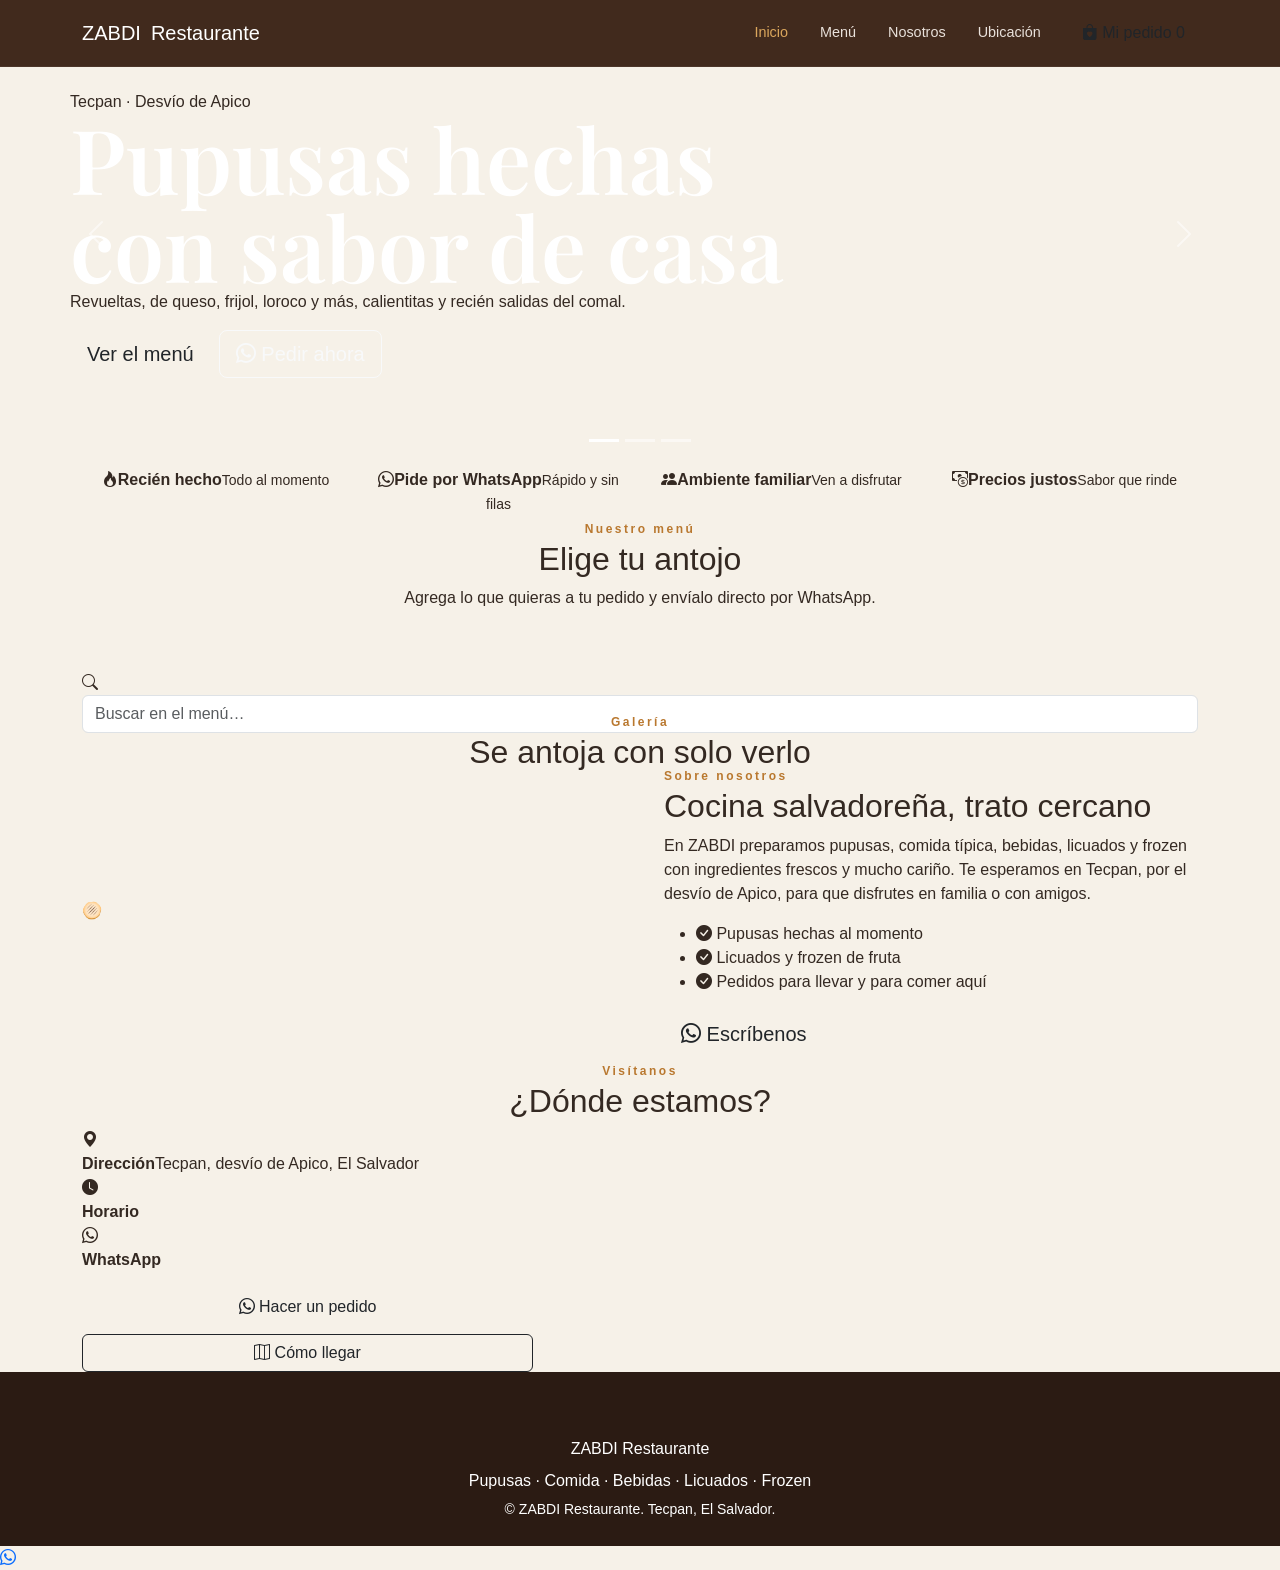
==== commit 25d5172b: "actualizacion" ====
--- a/index.html
+++ b/index.html
@@ -1,1583 +1,231 @@
 <!DOCTYPE html>
 <html lang="es">
-
 <head>
-    <meta charset="UTF-8">
-    <meta name="viewport" content="width=device-width, initial-scale=1.0">
-
-    <meta name="description"
-        content="ZABDI Restaurante - Comida, pupusas, bebidas, licuados y frozen. Un lugar para disfrutar con familia y amigos.">
-
-    <title>ZABDI | Restaurante</title>
-
-    <!-- Bootstrap -->
-    <link
-        href="https://cdn.jsdelivr.net/npm/bootstrap@5.3.8/dist/css/bootstrap.min.css"
-        rel="stylesheet">
-
-    <!-- Bootstrap Icons -->
-    <link
-        rel="stylesheet"
-        href="https://cdn.jsdelivr.net/npm/bootstrap-icons@1.11.3/font/bootstrap-icons.min.css">
-
-    <!-- Google Fonts -->
-    <link rel="preconnect" href="https://fonts.googleapis.com">
-    <link rel="preconnect" href="https://fonts.gstatic.com" crossorigin>
-
-    <link
-        href="https://fonts.googleapis.com/css2?family=DM+Sans:wght@400;500;600;700&family=Playfair+Display:wght@500;600;700&display=swap"
-        rel="stylesheet">
-
-    <!-- CSS -->
-    <link rel="stylesheet" href="style.css">
+  <meta charset="UTF-8">
+  <meta name="viewport" content="width=device-width, initial-scale=1">
+  <title>ZABDI Restaurante | Pupusas, comida, licuados y frozen en Tecpan</title>
+  <meta name="description" content="ZABDI Restaurante en Tecpan, desvío de Apico, El Salvador. Pupusas, comida típica, bebidas, licuados y frozen. Pide por WhatsApp.">
+  <meta name="theme-color" content="#c8102e">
+
+  <link href="https://cdn.jsdelivr.net/npm/bootstrap@5.3.3/dist/css/bootstrap.min.css" rel="stylesheet">
+  <link href="https://cdn.jsdelivr.net/npm/bootstrap-icons@1.11.3/font/bootstrap-icons.min.css" rel="stylesheet">
+  <link rel="preconnect" href="https://fonts.googleapis.com">
+  <link rel="preconnect" href="https://fonts.gstatic.com" crossorigin>
+  <link href="https://fonts.googleapis.com/css2?family=Playfair+Display:wght@700;800&family=Poppins:wght@400;500;600&display=swap" rel="stylesheet">
+  <link rel="stylesheet" href="style.css">
 </head>
-
 <body>
 
-    <!-- =====================================================
-         BARRA SUPERIOR
-    ====================================================== -->
-
-    <div class="top-bar">
-
-        <div class="container">
-
-            <div class="top-content">
-
-                <span>
-                    <i class="bi bi-geo-alt-fill"></i>
-                    Tecpan · Desvío de Apico
-                </span>
-
-                <span class="top-separator">|</span>
-
-                <span>
-                    <i class="bi bi-clock-fill"></i>
-                    Visítanos y disfruta
-                </span>
-
+  <!-- NAVBAR -->
+  <nav class="navbar navbar-expand-lg fixed-top zabdi-nav" id="navbar">
+    <div class="container">
+      <a class="navbar-brand brand" href="#inicio">ZABDI <span>Restaurante</span></a>
+      <button class="navbar-toggler" type="button" data-bs-toggle="collapse" data-bs-target="#menuNav" aria-label="Abrir menú">
+        <i class="bi bi-list text-white fs-2"></i>
+      </button>
+      <div class="collapse navbar-collapse" id="menuNav">
+        <ul class="navbar-nav ms-auto align-items-lg-center gap-lg-2">
+          <li class="nav-item"><a class="nav-link" href="#inicio">Inicio</a></li>
+          <li class="nav-item"><a class="nav-link" href="#menu">Menú</a></li>
+          <li class="nav-item"><a class="nav-link" href="#nosotros">Nosotros</a></li>
+          <li class="nav-item"><a class="nav-link" href="#ubicacion">Ubicación</a></li>
+          <li class="nav-item ms-lg-2">
+            <button class="btn btn-cart" data-bs-toggle="offcanvas" data-bs-target="#carrito">
+              <i class="bi bi-bag-heart-fill"></i> Mi pedido
+              <span class="badge-cart" id="cartCount">0</span>
+            </button>
+          </li>
+        </ul>
+      </div>
+    </div>
+  </nav>
+
+  <!-- HERO CARRUSEL -->
+  <header id="inicio">
+    <div id="heroCarousel" class="carousel slide carousel-fade" data-bs-ride="carousel" data-bs-interval="5000">
+      <div class="carousel-indicators">
+        <button type="button" data-bs-target="#heroCarousel" data-bs-slide-to="0" class="active" aria-label="Slide 1"></button>
+        <button type="button" data-bs-target="#heroCarousel" data-bs-slide-to="1" aria-label="Slide 2"></button>
+        <button type="button" data-bs-target="#heroCarousel" data-bs-slide-to="2" aria-label="Slide 3"></button>
+      </div>
+      <div class="carousel-inner">
+        <div class="carousel-item active hero-slide hero-1">
+          <div class="hero-content container">
+            <span class="hero-tag">Tecpan · Desvío de Apico</span>
+            <h1>Pupusas hechas<br>con sabor de casa</h1>
+            <p>Revueltas, de queso, frijol, loroco y más, calientitas y recién salidas del comal.</p>
+            <div class="d-flex flex-wrap gap-2">
+              <a href="#menu" class="btn btn-zabdi btn-lg">Ver el menú</a>
+              <a href="#" class="btn btn-outline-light btn-lg js-whatsapp"><i class="bi bi-whatsapp"></i> Pedir ahora</a>
             </div>
-
-        </div>
-
-    </div>
-
-
-    <!-- =====================================================
-         NAVBAR
-    ====================================================== -->
-
-    <nav class="navbar navbar-expand-lg navbar-dark sticky-top">
-
-        <div class="container">
-
-            <a class="navbar-brand" href="#inicio">
-
-                <div class="brand-mark">
-                    Z
-                </div>
-
-                <div class="brand-text">
-
-                    <strong>ZABDI</strong>
-
-                    <small>RESTAURANTE</small>
-
-                </div>
-
-            </a>
-
-
-            <button
-                class="navbar-toggler"
-                type="button"
-                data-bs-toggle="collapse"
-                data-bs-target="#menuPrincipal"
-                aria-controls="menuPrincipal"
-                aria-expanded="false"
-                aria-label="Abrir menú">
-
-                <span class="navbar-toggler-icon"></span>
-
-            </button>
-
-
-            <div class="collapse navbar-collapse" id="menuPrincipal">
-
-                <ul class="navbar-nav ms-auto align-items-lg-center">
-
-                    <li class="nav-item">
-                        <a class="nav-link active" href="#inicio">
-                            Inicio
-                        </a>
-                    </li>
-
-                    <li class="nav-item">
-                        <a class="nav-link" href="#menu">
-                            Menú
-                        </a>
-                    </li>
-
-                    <li class="nav-item">
-                        <a class="nav-link" href="#pupusas">
-                            Pupusas
-                        </a>
-                    </li>
-
-                    <li class="nav-item">
-                        <a class="nav-link" href="#nosotros">
-                            Nosotros
-                        </a>
-                    </li>
-
-                    <li class="nav-item">
-                        <a class="nav-link" href="#ubicacion">
-                            Ubicación
-                        </a>
-                    </li>
-
-                    <li class="nav-item ms-lg-3">
-
-                        <a
-                            class="btn btn-nav"
-                            href="#contacto">
-
-                            <i class="bi bi-telephone"></i>
-                            Contacto
-
-                        </a>
-
-                    </li>
-
-                </ul>
-
-            </div>
-
-        </div>
-
-    </nav>
-
-
-    <!-- =====================================================
-         HERO
-    ====================================================== -->
-
-    <header id="inicio" class="hero-section">
-
-        <div class="hero-overlay"></div>
-
-        <div class="container hero-container">
-
-            <div class="row align-items-center">
-
-                <div class="col-lg-7">
-
-                    <div class="hero-content">
-
-                        <div class="hero-label">
-
-                            <span></span>
-
-                            SABOR QUE SE COMPARTE
-
-                        </div>
-
-
-                        <h1>
-                            Bienvenido a
-                            <span>ZABDI</span>
-                        </h1>
-
-
-                        <p class="hero-description">
-
-                            Un lugar para disfrutar de buena comida,
-                            bebidas refrescantes y momentos especiales
-                            junto a quienes más quieres.
-
-                        </p>
-
-
-                        <div class="hero-buttons">
-
-                            <a
-                                href="#menu"
-                                class="btn btn-main">
-
-                                Ver nuestro menú
-
-                                <i class="bi bi-arrow-right"></i>
-
-                            </a>
-
-
-                            <a
-                                href="#ubicacion"
-                                class="btn btn-outline-light">
-
-                                <i class="bi bi-geo-alt"></i>
-
-                                Cómo llegar
-
-                            </a>
-
-                        </div>
-
-
-                        <div class="hero-features">
-
-                            <div>
-
-                                <i class="bi bi-check-circle-fill"></i>
-
-                                <span>Variedad</span>
-
-                            </div>
-
-
-                            <div>
-
-                                <i class="bi bi-check-circle-fill"></i>
-
-                                <span>Sabor</span>
-
-                            </div>
-
-
-                            <div>
-
-                                <i class="bi bi-check-circle-fill"></i>
-
-                                <span>Tradición</span>
-
-                            </div>
-
-                        </div>
-
-                    </div>
-
-                </div>
-
-            </div>
-
-        </div>
-
-
-        <a
-            href="#menu"
-            class="scroll-down">
-
-            <span>Descubre</span>
-
-            <i class="bi bi-chevron-down"></i>
-
-        </a>
-
-    </header>
-
-
-    <!-- =====================================================
-         PRESENTACIÓN
-    ====================================================== -->
-
-    <section class="intro-section">
-
-        <div class="container">
-
-            <div class="row align-items-center g-5">
-
-                <div class="col-lg-6">
-
-                    <div class="section-heading text-start">
-
-                        <span class="eyebrow">
-                            BIENVENIDOS A ZABDI
-                        </span>
-
-                        <h2>
-                            Más que una comida,
-                            <em>un buen momento.</em>
-                        </h2>
-
-                    </div>
-
-
-                    <p class="intro-text">
-
-                        En ZABDI queremos que cada visita sea una
-                        experiencia agradable. Contamos con diferentes
-                        opciones para que puedas elegir lo que más te
-                        gusta y disfrutarlo en un ambiente tranquilo.
-
-                    </p>
-
-
-                    <p class="intro-text">
-
-                        Desde nuestros platos de comida hasta las
-                        tradicionales pupusas, bebidas, licuados y
-                        frozen, buscamos ofrecer variedad para todos.
-
-                    </p>
-
-
-                    <a
-                        href="#nosotros"
-                        class="text-link">
-
-                        Conoce más sobre nosotros
-
-                        <i class="bi bi-arrow-right"></i>
-
-                    </a>
-
-                </div>
-
-
-                <div class="col-lg-6">
-
-                    <div class="intro-highlight">
-
-                        <div class="highlight-number">
-                            Z
-                        </div>
-
-                        <div>
-
-                            <span>RESTAURANTE</span>
-
-                            <h3>
-                                Un sabor para cada momento
-                            </h3>
-
-                            <p>
-                                Comida preparada para compartir,
-                                disfrutar y volver.
-                            </p>
-
-                        </div>
-
-                    </div>
-
-                </div>
-
-            </div>
-
-        </div>
-
-    </section>
-
-
-    <!-- =====================================================
-         MENÚ
-    ====================================================== -->
-
-    <section id="menu" class="menu-section">
-
-        <div class="container">
-
-            <div class="section-heading">
-
-                <span class="eyebrow">
-                    NUESTRO MENÚ
-                </span>
-
-                <h2>
-                    Algo delicioso
-                    <em>para ti</em>
-                </h2>
-
-                <p>
-                    Conoce algunas de las opciones que puedes
-                    encontrar en ZABDI.
-                </p>
-
-            </div>
-
-
-            <!-- PESTAÑAS -->
-
-            <ul
-                class="nav nav-pills menu-tabs justify-content-center"
-                id="menuTabs"
-                role="tablist">
-
-                <li class="nav-item" role="presentation">
-
-                    <button
-                        class="nav-link active"
-                        data-bs-toggle="pill"
-                        data-bs-target="#comida"
-                        type="button">
-
-                        <i class="bi bi-egg-fried"></i>
-
-                        Comida
-
-                    </button>
-
-                </li>
-
-
-                <li class="nav-item" role="presentation">
-
-                    <button
-                        class="nav-link"
-                        data-bs-toggle="pill"
-                        data-bs-target="#bebidas"
-                        type="button">
-
-                        <i class="bi bi-cup-straw"></i>
-
-                        Bebidas
-
-                    </button>
-
-                </li>
-
-
-                <li class="nav-item" role="presentation">
-
-                    <button
-                        class="nav-link"
-                        data-bs-toggle="pill"
-                        data-bs-target="#licuados"
-                        type="button">
-
-                        <i class="bi bi-cup"></i>
-
-                        Licuados
-
-                    </button>
-
-                </li>
-
-
-                <li class="nav-item" role="presentation">
-
-                    <button
-                        class="nav-link"
-                        data-bs-toggle="pill"
-                        data-bs-target="#frozen"
-                        type="button">
-
-                        <i class="bi bi-snow"></i>
-
-                        Frozen
-
-                    </button>
-
-                </li>
-
-            </ul>
-
-
-            <div class="tab-content">
-
-
-                <!-- COMIDA -->
-
-                <div
-                    class="tab-pane fade show active"
-                    id="comida">
-
-                    <div class="row g-4">
-
-
-                        <div class="col-md-6 col-lg-4">
-
-                            <div class="food-card">
-
-                                <div class="food-icon">
-                                    <i class="bi bi-egg-fried"></i>
-                                </div>
-
-                                <h3>Quesadillas</h3>
-
-                                <p>
-                                    Una opción deliciosa para
-                                    disfrutar a cualquier hora.
-                                </p>
-
-                                <span class="food-tag">
-                                    Favorito
-                                </span>
-
-                            </div>
-
-                        </div>
-
-
-                        <div class="col-md-6 col-lg-4">
-
-                            <div class="food-card">
-
-                                <div class="food-icon">
-                                    <i class="bi bi-bag-fill"></i>
-                                </div>
-
-                                <h3>Tortas</h3>
-
-                                <p>
-                                    Preparadas con ingredientes
-                                    para una comida completa.
-                                </p>
-
-                            </div>
-
-                        </div>
-
-
-                        <div class="col-md-6 col-lg-4">
-
-                            <div class="food-card">
-
-                                <div class="food-icon">
-                                    <i class="bi bi-circle-fill"></i>
-                                </div>
-
-                                <h3>Hamburguesas</h3>
-
-                                <p>
-                                    Una opción clásica para disfrutar
-                                    en familia o con amigos.
-                                </p>
-
-                            </div>
-
-                        </div>
-
-
-                        <div class="col-md-6 col-lg-4">
-
-                            <div class="food-card">
-
-                                <div class="food-icon">
-                                    <i class="bi bi-fire"></i>
-                                </div>
-
-                                <h3>Tacos</h3>
-
-                                <p>
-                                    Una opción llena de sabor para
-                                    los amantes de la comida mexicana.
-                                </p>
-
-                            </div>
-
-                        </div>
-
-
-                        <div class="col-md-6 col-lg-4">
-
-                            <div class="food-card">
-
-                                <div class="food-icon">
-                                    <i class="bi bi-basket-fill"></i>
-                                </div>
-
-                                <h3>Burritos</h3>
-
-                                <p>
-                                    Una combinación completa para
-                                    disfrutar en cualquier momento.
-                                </p>
-
-                            </div>
-
-                        </div>
-
-
-                        <div class="col-md-6 col-lg-4">
-
-                            <div class="food-card featured-food">
-
-                                <div class="food-icon">
-                                    <i class="bi bi-fire"></i>
-                                </div>
-
-                                <h3>Platos de carne</h3>
-
-                                <p>
-                                    Carne preparada a la plancha
-                                    o asada, según tu preferencia.
-                                </p>
-
-                                <span class="food-tag">
-                                    Especialidad
-                                </span>
-
-                            </div>
-
-                        </div>
-
-
-                        <div class="col-md-6 col-lg-4 mx-auto">
-
-                            <div class="food-card">
-
-                                <div class="food-icon">
-                                    <i class="bi bi-star-fill"></i>
-                                </div>
-
-                                <h3>Pechuga</h3>
-
-                                <p>
-                                    Platos de pechuga preparados
-                                    a la plancha o asados.
-                                </p>
-
-                            </div>
-
-                        </div>
-
-                    </div>
-
-                </div>
-
-
-                <!-- BEBIDAS -->
-
-                <div
-                    class="tab-pane fade"
-                    id="bebidas">
-
-                    <div class="row g-4 justify-content-center">
-
-                        <div class="col-md-6">
-
-                            <div class="drink-card">
-
-                                <div class="drink-icon">
-                                    <i class="bi bi-cup-straw"></i>
-                                </div>
-
-                                <div>
-
-                                    <span class="small-label">
-                                        REFRESCOS
-                                    </span>
-
-                                    <h3>Coca-Cola</h3>
-
-                                    <ul>
-                                        <li>Personal</li>
-                                        <li>1 litro</li>
-                                        <li>2 litros</li>
-                                    </ul>
-
-                                </div>
-
-                            </div>
-
-                        </div>
-
-
-                        <div class="col-md-6">
-
-                            <div class="drink-card">
-
-                                <div class="drink-icon">
-                                    <i class="bi bi-cup-straw"></i>
-                                </div>
-
-                                <div>
-
-                                    <span class="small-label">
-                                        JUGOS
-                                    </span>
-
-                                    <h3>Jugos del Valle</h3>
-
-                                    <ul>
-                                        <li>Personal</li>
-                                        <li>1 litro</li>
-                                        <li>2 litros</li>
-                                    </ul>
-
-                                </div>
-
-                            </div>
-
-                        </div>
-
-                    </div>
-
-                </div>
-
-
-                <!-- LICUADOS -->
-
-                <div
-                    class="tab-pane fade"
-                    id="licuados">
-
-                    <div class="flavors-grid">
-
-                        <div class="flavor-item">
-
-                            <i class="bi bi-cup"></i>
-
-                            <h4>Guineo</h4>
-
-                        </div>
-
-
-                        <div class="flavor-item">
-
-                            <i class="bi bi-cup"></i>
-
-                            <h4>Fresa</h4>
-
-                        </div>
-
-
-                        <div class="flavor-item">
-
-                            <i class="bi bi-cookie"></i>
-
-                            <h4>Galleta</h4>
-
-                        </div>
-
-
-                        <div class="flavor-item">
-
-                            <i class="bi bi-cup"></i>
-
-                            <h4>Piña</h4>
-
-                        </div>
-
-
-                        <div class="flavor-item">
-
-                            <i class="bi bi-cup"></i>
-
-                            <h4>Naranja</h4>
-
-                        </div>
-
-                    </div>
-
-                </div>
-
-
-                <!-- FROZEN -->
-
-                <div
-                    class="tab-pane fade"
-                    id="frozen">
-
-                    <div class="flavors-grid">
-
-                        <div class="flavor-item frozen-item">
-
-                            <i class="bi bi-snow"></i>
-
-                            <h4>Galleta</h4>
-
-                        </div>
-
-
-                        <div class="flavor-item frozen-item">
-
-                            <i class="bi bi-snow"></i>
-
-                            <h4>Chocolate</h4>
-
-                        </div>
-
-
-                        <div class="flavor-item frozen-item">
-
-                            <i class="bi bi-snow"></i>
-
-                            <h4>Vainilla</h4>
-
-                        </div>
-
-
-                        <div class="flavor-item frozen-item">
-
-                            <i class="bi bi-snow"></i>
-
-                            <h4>Fresa</h4>
-
-                        </div>
-
-
-                        <div class="flavor-item frozen-item">
-
-                            <i class="bi bi-snow"></i>
-
-                            <h4>Guineo</h4>
-
-                        </div>
-
-                    </div>
-
-                </div>
-
-            </div>
-
-        </div>
-
-    </section>
-
-
-    <!-- =====================================================
-         PUPUSAS
-    ====================================================== -->
-
-    <section id="pupusas" class="pupusa-section">
-
-        <div class="container">
-
-            <div class="row align-items-center g-5">
-
-                <div class="col-lg-5">
-
-                    <div class="pupusa-intro">
-
-                        <span class="eyebrow">
-                            SABOR SALVADOREÑO
-                        </span>
-
-                        <h2>
-                            Nuestras
-                            <em>pupusas</em>
-                        </h2>
-
-                        <p>
-                            Una de las opciones que no puede faltar
-                            en nuestra mesa. Las pupusas forman parte
-                            de nuestra tradición y de nuestro menú.
-                        </p>
-
-                        <div class="pupusa-note">
-
-                            <i class="bi bi-heart-fill"></i>
-
-                            <span>
-                                Hechas para disfrutar en buena compañía.
-                            </span>
-
-                        </div>
-
-                    </div>
-
-                </div>
-
-
-                <div class="col-lg-7">
-
-                    <div class="pupusa-menu">
-
-                        <!--
-                            AQUÍ PUEDES COLOCAR DESPUÉS
-                            LAS PUPUSAS EXACTAS Y LOS PRECIOS
-                            DE TU MENÚ ORIGINAL.
-                        -->
-
-                        <div class="pupusa-row">
-
-                            <div>
-                                <strong>Pupusas</strong>
-                                <small>
-                                    Variedad de sabores
-                                </small>
-                            </div>
-
-                            <span>
-                                Precio próximamente
-                            </span>
-
-                        </div>
-
-
-                        <div class="pupusa-row">
-
-                            <div>
-                                <strong>Especialidades</strong>
-                                <small>
-                                    Consulta disponibilidad
-                                </small>
-                            </div>
-
-                            <span>
-                                Precio próximamente
-                            </span>
-
-                        </div>
-
-                    </div>
-
-                </div>
-
-            </div>
-
-        </div>
-
-    </section>
-
-
-    <!-- =====================================================
-         NOSOTROS
-    ====================================================== -->
-
-    <section id="nosotros" class="about-section">
-
-        <div class="container">
-
-            <div class="row g-5 align-items-center">
-
-                <div class="col-lg-6">
-
-                    <div class="about-box">
-
-                        <span class="about-letter">
-                            Z
-                        </span>
-
-                        <div>
-
-                            <span class="eyebrow">
-                                SOBRE ZABDI
-                            </span>
-
-                            <h2>
-                                Un espacio para
-                                <em>compartir</em>
-                            </h2>
-
-                            <p>
-                                ZABDI nace con la idea de ofrecer un
-                                lugar donde las personas puedan
-                                disfrutar de diferentes opciones
-                                de comida y bebidas.
-                            </p>
-
-                            <p>
-                                Queremos que cada visita sea cómoda,
-                                agradable y, sobre todo, que nuestros
-                                clientes encuentren algo que les guste.
-                            </p>
-
-                        </div>
-
-                    </div>
-
-                </div>
-
-
-                <div class="col-lg-6">
-
-                    <div class="values-grid">
-
-                        <div class="value-card">
-
-                            <i class="bi bi-heart-fill"></i>
-
-                            <h4>Calidad</h4>
-
-                            <p>
-                                Cuidamos cada detalle de nuestro servicio.
-                            </p>
-
-                        </div>
-
-
-                        <div class="value-card">
-
-                            <i class="bi bi-people-fill"></i>
-
-                            <h4>Familia</h4>
-
-                            <p>
-                                Un espacio pensado para compartir.
-                            </p>
-
-                        </div>
-
-
-                        <div class="value-card">
-
-                            <i class="bi bi-star-fill"></i>
-
-                            <h4>Sabor</h4>
-
-                            <p>
-                                Variedad para diferentes gustos.
-                            </p>
-
-                        </div>
-
-
-                        <div class="value-card">
-
-                            <i class="bi bi-hand-thumbs-up-fill"></i>
-
-                            <h4>Servicio</h4>
-
-                            <p>
-                                Buscamos atenderte de la mejor manera.
-                            </p>
-
-                        </div>
-
-                    </div>
-
-                </div>
-
-            </div>
-
-        </div>
-
-    </section>
-
-
-    <!-- =====================================================
-         UBICACIÓN
-    ====================================================== -->
-
-    <section id="ubicacion" class="location-section">
-
-        <div class="container">
-
-            <div class="section-heading">
-
-                <span class="eyebrow">
-                    ENCUÉNTRANOS
-                </span>
-
-                <h2>
-                    Nuestra
-                    <em>ubicación</em>
-                </h2>
-
-                <p>
-                    Estamos ubicados en Tecpan, por el desvío de Apico.
-                </p>
-
-            </div>
-
-
-            <div class="row g-4">
-
-                <div class="col-lg-5">
-
-                    <div class="location-card">
-
-                        <div class="location-card-header">
-
-                            <div class="location-icon">
-
-                                <i class="bi bi-geo-alt-fill"></i>
-
-                            </div>
-
-                            <div>
-
-                                <span>VISÍTANOS</span>
-
-                                <h3>
-                                    Tecpan
-                                </h3>
-
-                            </div>
-
-                        </div>
-
-
-                        <div class="location-details">
-
-                            <div class="detail">
-
-                                <i class="bi bi-pin-map-fill"></i>
-
-                                <div>
-
-                                    <strong>Referencia</strong>
-
-                                    <p>
-                                        Por el desvío de Apico.
-                                    </p>
-
-                                </div>
-
-                            </div>
-
-
-                            <div class="detail">
-
-                                <i class="bi bi-geo-fill"></i>
-
-                                <div>
-
-                                    <strong>Zona</strong>
-
-                                    <p>
-                                        Tecpan, El Salvador.
-                                    </p>
-
-                                </div>
-
-                            </div>
-
-
-                            <div class="detail">
-
-                                <i class="bi bi-info-circle-fill"></i>
-
-                                <div>
-
-                                    <strong>¿Necesitas llegar?</strong>
-
-                                    <p>
-                                        Utiliza el mapa para consultar
-                                        la ubicación y planificar tu ruta.
-                                    </p>
-
-                                </div>
-
-                            </div>
-
-                        </div>
-
-
-                        <a
-                            href="https://www.google.com/maps/search/?api=1&query=Tecpan%20desvio%20de%20Apico%20El%20Salvador"
-                            target="_blank"
-                            rel="noopener noreferrer"
-                            class="btn btn-main w-100">
-
-                            <i class="bi bi-map"></i>
-
-                            Abrir en Google Maps
-
-                        </a>
-
-                    </div>
-
-                </div>
-
-
-                <div class="col-lg-7">
-
-                    <div class="map-container">
-
-                        <iframe
-                            src="https://www.google.com/maps?q=Tecpan%20desvio%20de%20Apico%20El%20Salvador&output=embed"
-                            loading="lazy"
-                            allowfullscreen>
-                        </iframe>
-
-                    </div>
-
-                </div>
-
-            </div>
-
-        </div>
-
-    </section>
-
-
-    <!-- =====================================================
-         CONTACTO
-    ====================================================== -->
-
-    <section id="contacto" class="contact-section">
-
-        <div class="container">
-
-            <div class="section-heading">
-
-                <span class="eyebrow">
-                    CONTÁCTANOS
-                </span>
-
-                <h2>
-                    Estamos para
-                    <em>atenderte</em>
-                </h2>
-
-                <p>
-                    ¿Tienes alguna pregunta? Escríbenos.
-                </p>
-
-            </div>
-
-
-            <div class="row g-4">
-
-
-                <div class="col-md-4">
-
-                    <div class="contact-card">
-
-                        <div class="contact-icon">
-
-                            <i class="bi bi-whatsapp"></i>
-
-                        </div>
-
-                        <h3>WhatsApp</h3>
-
-                        <p>
-                            Escríbenos directamente para
-                            realizar una consulta.
-                        </p>
-
-                        <a
-                            href="#"
-                            class="contact-link">
-
-                            Enviar mensaje
-
-                            <i class="bi bi-arrow-right"></i>
-
-                        </a>
-
-                    </div>
-
-                </div>
-
-
-                <div class="col-md-4">
-
-                    <div class="contact-card">
-
-                        <div class="contact-icon">
-
-                            <i class="bi bi-telephone-fill"></i>
-
-                        </div>
-
-                        <h3>Teléfono</h3>
-
-                        <p>
-                            Nuestro número de contacto
-                            estará disponible próximamente.
-                        </p>
-
-                        <span class="contact-disabled">
-                            Próximamente
-                        </span>
-
-                    </div>
-
-                </div>
-
-
-                <div class="col-md-4">
-
-                    <div class="contact-card">
-
-                        <div class="contact-icon">
-
-                            <i class="bi bi-envelope-fill"></i>
-
-                        </div>
-
-                        <h3>Correo</h3>
-
-                        <p>
-                            También podrás comunicarte
-                            con nosotros por correo.
-                        </p>
-
-                        <span class="contact-disabled">
-                            Próximamente
-                        </span>
-
-                    </div>
-
-                </div>
-
-            </div>
-
-
-            <!-- FORMULARIO -->
-
-            <div class="contact-form-wrapper">
-
-                <div class="row g-5 align-items-center">
-
-                    <div class="col-lg-5">
-
-                        <span class="eyebrow">
-                            ESCRÍBENOS
-                        </span>
-
-                        <h3>
-                            Queremos
-                            <em>escucharte.</em>
-                        </h3>
-
-                        <p>
-                            Puedes enviarnos una consulta utilizando
-                            el siguiente formulario.
-                        </p>
-
-                        <div class="form-note">
-
-                            <i class="bi bi-shield-check"></i>
-
-                            <span>
-                                Tus datos se utilizan únicamente
-                                para responder a tu mensaje.
-                            </span>
-
-                        </div>
-
-                    </div>
-
-
-                    <div class="col-lg-7">
-
-                        <form id="formContacto">
-
-                            <div class="row g-3">
-
-                                <div class="col-md-6">
-
-                                    <label for="nombre">
-                                        Nombre
-                                    </label>
-
-                                    <input
-                                        type="text"
-                                        id="nombre"
-                                        class="form-control"
-                                        placeholder="Tu nombre"
-                                        required>
-
-                                </div>
-
-
-                                <div class="col-md-6">
-
-                                    <label for="telefono">
-                                        Teléfono
-                                    </label>
-
-                                    <input
-                                        type="tel"
-                                        id="telefono"
-                                        class="form-control"
-                                        placeholder="Tu teléfono">
-
-                                </div>
-
-
-                                <div class="col-12">
-
-                                    <label for="mensaje">
-                                        Mensaje
-                                    </label>
-
-                                    <textarea
-                                        id="mensaje"
-                                        class="form-control"
-                                        rows="5"
-                                        placeholder="Escribe tu mensaje..."
-                                        required></textarea>
-
-                                </div>
-
-
-                                <div class="col-12">
-
-                                    <button
-                                        type="submit"
-                                        class="btn btn-main">
-
-                                        Enviar mensaje
-
-                                        <i class="bi bi-send-fill"></i>
-
-                                    </button>
-
-                                </div>
-
-                            </div>
-
-                        </form>
-
-
-                        <div id="mensajeFormulario"></div>
-
-                    </div>
-
-                </div>
-
-            </div>
-
-        </div>
-
-    </section>
-
-
-    <!-- =====================================================
-         FOOTER
-    ====================================================== -->
-
-    <footer>
-
-        <div class="container">
-
-            <div class="row g-5">
-
-                <div class="col-lg-5">
-
-                    <a
-                        href="#inicio"
-                        class="footer-brand">
-
-                        <span>Z</span>
-
-                        <div>
-
-                            <strong>ZABDI</strong>
-
-                            <small>RESTAURANTE</small>
-
-                        </div>
-
-                    </a>
-
-
-                    <p class="footer-description">
-
-                        Sabor, variedad y buenos momentos.
-                        Gracias por formar parte de ZABDI.
-
-                    </p>
-
-                </div>
-
-
-                <div class="col-6 col-lg-2">
-
-                    <h5>
-                        Navegación
-                    </h5>
-
-                    <ul>
-
-                        <li>
-                            <a href="#inicio">Inicio</a>
-                        </li>
-
-                        <li>
-                            <a href="#menu">Menú</a>
-                        </li>
-
-                        <li>
-                            <a href="#pupusas">Pupusas</a>
-                        </li>
-
-                        <li>
-                            <a href="#nosotros">Nosotros</a>
-                        </li>
-
-                    </ul>
-
-                </div>
-
-
-                <div class="col-6 col-lg-2">
-
-                    <h5>
-                        Visítanos
-                    </h5>
-
-                    <ul>
-
-                        <li>
-                            <a href="#ubicacion">
-                                Ubicación
-                            </a>
-                        </li>
-
-                        <li>
-                            <a href="#contacto">
-                                Contacto
-                            </a>
-                        </li>
-
-                    </ul>
-
-                </div>
-
-
-                <div class="col-lg-3">
-
-                    <h5>
-                        ZABDI
-                    </h5>
-
-                    <p class="footer-location">
-
-                        <i class="bi bi-geo-alt-fill"></i>
-
-                        Tecpan, por el desvío de Apico.
-
-                    </p>
-
-
-                    <div class="social-links">
-
-                        <a href="#" aria-label="Facebook">
-                            <i class="bi bi-facebook"></i>
-                        </a>
-
-                        <a href="#" aria-label="Instagram">
-                            <i class="bi bi-instagram"></i>
-                        </a>
-
-                        <a href="#" aria-label="TikTok">
-                            <i class="bi bi-tiktok"></i>
-                        </a>
-
-                    </div>
-
-                </div>
-
-            </div>
-
-
-            <hr>
-
-
-            <div class="footer-bottom">
-
-                <p>
-                    © <span id="anio"></span> ZABDI Restaurante.
-                    Todos los derechos reservados.
-                </p>
-
-                <p>
-                    Hecho con dedicación.
-                </p>
-
-            </div>
-
-        </div>
-
-    </footer>
-
-
-    <!-- Bootstrap -->
-    <script
-        src="https://cdn.jsdelivr.net/npm/bootstrap@5.3.8/dist/js/bootstrap.bundle.min.js">
-    </script>
-
-    <!-- JavaScript -->
-    <script src="script.js"></script>
-
+          </div>
+        </div>
+        <div class="carousel-item hero-slide hero-2">
+          <div class="hero-content container">
+            <span class="hero-tag">Comida típica</span>
+            <h1>Platillos completos<br>para toda la familia</h1>
+            <p>Pollo, carne asada, sopa de gallina, desayunos típicos y mucho más.</p>
+            <a href="#menu" class="btn btn-zabdi btn-lg">Descubrir platillos</a>
+          </div>
+        </div>
+        <div class="carousel-item hero-slide hero-3">
+          <div class="hero-content container">
+            <span class="hero-tag">Para refrescarte</span>
+            <h1>Licuados y frozen<br>bien fríos</h1>
+            <p>Fresa, mango, maracuyá, piña colada y más sabores naturales.</p>
+            <a href="#menu" class="btn btn-zabdi btn-lg">Elegir mi bebida</a>
+          </div>
+        </div>
+      </div>
+      <button class="carousel-control-prev" type="button" data-bs-target="#heroCarousel" data-bs-slide="prev" aria-label="Anterior">
+        <span class="carousel-control-prev-icon"></span>
+      </button>
+      <button class="carousel-control-next" type="button" data-bs-target="#heroCarousel" data-bs-slide="next" aria-label="Siguiente">
+        <span class="carousel-control-next-icon"></span>
+      </button>
+    </div>
+  </header>
+
+  <!-- FRANJA DE VENTAJAS -->
+  <section class="perks">
+    <div class="container">
+      <div class="row g-3 text-center">
+        <div class="col-6 col-md-3"><i class="bi bi-fire"></i><strong>Recién hecho</strong><small>Todo al momento</small></div>
+        <div class="col-6 col-md-3"><i class="bi bi-whatsapp"></i><strong>Pide por WhatsApp</strong><small>Rápido y sin filas</small></div>
+        <div class="col-6 col-md-3"><i class="bi bi-people-fill"></i><strong>Ambiente familiar</strong><small>Ven a disfrutar</small></div>
+        <div class="col-6 col-md-3"><i class="bi bi-cash-coin"></i><strong>Precios justos</strong><small>Sabor que rinde</small></div>
+      </div>
+    </div>
+  </section>
+
+  <!-- MENÚ -->
+  <section id="menu" class="section">
+    <div class="container">
+      <div class="section-head text-center reveal">
+        <span class="eyebrow">Nuestro menú</span>
+        <h2>Elige tu antojo</h2>
+        <p>Agrega lo que quieras a tu pedido y envíalo directo por WhatsApp.</p>
+      </div>
+
+      <div class="menu-tools reveal">
+        <ul class="nav nav-pills menu-tabs" id="menuTabs"></ul>
+        <div class="search-box">
+          <i class="bi bi-search"></i>
+          <input type="search" id="buscador" class="form-control" placeholder="Buscar en el menú…" aria-label="Buscar en el menú">
+        </div>
+      </div>
+
+      <div class="row g-4" id="menuGrid"></div>
+      <p class="text-center text-muted mt-4 d-none" id="sinResultados">No encontramos ese platillo. Prueba con otra palabra.</p>
+    </div>
+  </section>
+
+  <!-- GALERÍA -->
+  <section class="section section-alt" id="galeria">
+    <div class="container">
+      <div class="section-head text-center reveal">
+        <span class="eyebrow">Galería</span>
+        <h2>Se antoja con solo verlo</h2>
+      </div>
+      <div class="row g-3" id="galleryGrid"></div>
+    </div>
+  </section>
+
+  <!-- NOSOTROS -->
+  <section id="nosotros" class="section">
+    <div class="container">
+      <div class="row align-items-center g-5">
+        <div class="col-lg-6 reveal">
+          <div class="about-img" id="aboutImg"><span>🫓</span></div>
+        </div>
+        <div class="col-lg-6 reveal">
+          <span class="eyebrow">Sobre nosotros</span>
+          <h2>Cocina salvadoreña, trato cercano</h2>
+          <p>En ZABDI preparamos pupusas, comida típica, bebidas, licuados y frozen con ingredientes frescos y mucho cariño. Te esperamos en Tecpan, por el desvío de Apico, para que disfrutes en familia o con amigos.</p>
+          <ul class="about-list">
+            <li><i class="bi bi-check-circle-fill"></i> Pupusas hechas al momento</li>
+            <li><i class="bi bi-check-circle-fill"></i> Licuados y frozen de fruta</li>
+            <li><i class="bi bi-check-circle-fill"></i> Pedidos para llevar y para comer aquí</li>
+          </ul>
+          <a href="#" class="btn btn-zabdi btn-lg js-whatsapp"><i class="bi bi-whatsapp"></i> Escríbenos</a>
+        </div>
+      </div>
+    </div>
+  </section>
+
+  <!-- UBICACIÓN -->
+  <section id="ubicacion" class="section section-alt">
+    <div class="container">
+      <div class="section-head text-center reveal">
+        <span class="eyebrow">Visítanos</span>
+        <h2>¿Dónde estamos?</h2>
+      </div>
+      <div class="row g-4">
+        <div class="col-lg-5 reveal">
+          <div class="info-card">
+            <div class="info-item"><i class="bi bi-geo-alt-fill"></i><div><strong>Dirección</strong><span>Tecpan, desvío de Apico, El Salvador</span></div></div>
+            <div class="info-item"><i class="bi bi-clock-fill"></i><div><strong>Horario</strong><span id="horarioTxt"></span></div></div>
+            <div class="info-item"><i class="bi bi-whatsapp"></i><div><strong>WhatsApp</strong><span id="telTxt"></span></div></div>
+            <a href="#" class="btn btn-zabdi w-100 mt-3 js-whatsapp"><i class="bi bi-whatsapp"></i> Hacer un pedido</a>
+            <a href="#" id="btnMapa" target="_blank" rel="noopener" class="btn btn-outline-dark w-100 mt-2"><i class="bi bi-map"></i> Cómo llegar</a>
+          </div>
+        </div>
+        <div class="col-lg-7 reveal">
+          <div class="map-wrap">
+            <iframe id="mapFrame" title="Mapa de ZABDI Restaurante" loading="lazy" referrerpolicy="no-referrer-when-downgrade" allowfullscreen></iframe>
+          </div>
+        </div>
+      </div>
+    </div>
+  </section>
+
+  <!-- FOOTER -->
+  <footer class="zabdi-footer">
+    <div class="container text-center">
+      <div class="brand mb-2">ZABDI <span>Restaurante</span></div>
+      <p class="mb-1">Pupusas · Comida · Bebidas · Licuados · Frozen</p>
+      <small>© <span id="year"></span> ZABDI Restaurante. Tecpan, El Salvador.</small>
+    </div>
+  </footer>
+
+  <!-- BOTÓN FLOTANTE WHATSAPP -->
+  <a href="#" class="wa-float js-whatsapp" aria-label="Escribir por WhatsApp"><i class="bi bi-whatsapp"></i></a>
+
+  <!-- CARRITO -->
+  <div class="offcanvas offcanvas-end" tabindex="-1" id="carrito">
+    <div class="offcanvas-header">
+      <h5 class="offcanvas-title"><i class="bi bi-bag-heart-fill"></i> Mi pedido</h5>
+      <button type="button" class="btn-close" data-bs-dismiss="offcanvas" aria-label="Cerrar"></button>
+    </div>
+    <div class="offcanvas-body d-flex flex-column">
+      <div id="cartItems" class="flex-grow-1"></div>
+      <div class="cart-footer">
+        <div class="d-flex justify-content-between fs-5 fw-semibold mb-3">
+          <span>Total</span><span id="cartTotal">$0.00</span>
+        </div>
+        <input type="text" id="clienteNombre" class="form-control mb-2" placeholder="Tu nombre">
+        <select id="tipoPedido" class="form-select mb-2">
+          <option value="Para comer aquí">Para comer aquí</option>
+          <option value="Para llevar">Para llevar</option>
+        </select>
+        <textarea id="clienteNota" class="form-control mb-3" rows="2" placeholder="Notas (sin cebolla, bien caliente…)"></textarea>
+        <button class="btn btn-zabdi w-100 btn-lg" id="btnEnviar"><i class="bi bi-whatsapp"></i> Enviar pedido por WhatsApp</button>
+        <button class="btn btn-link text-muted w-100 mt-1" id="btnVaciar">Vaciar pedido</button>
+      </div>
+    </div>
+  </div>
+
+  <!-- TOAST -->
+  <div class="toast-container position-fixed bottom-0 start-50 translate-middle-x p-3" style="z-index:2000">
+    <div id="toastAdd" class="toast align-items-center text-bg-success border-0" role="status">
+      <div class="d-flex">
+        <div class="toast-body" id="toastMsg">Agregado al pedido</div>
+        <button type="button" class="btn-close btn-close-white me-2 m-auto" data-bs-dismiss="toast" aria-label="Cerrar"></button>
+      </div>
+    </div>
+  </div>
+
+  <script src="https://cdn.jsdelivr.net/npm/bootstrap@5.3.3/dist/js/bootstrap.bundle.min.js"></script>
+  <script src="script.js"></script>
 </body>
-
-</html>+</html>
